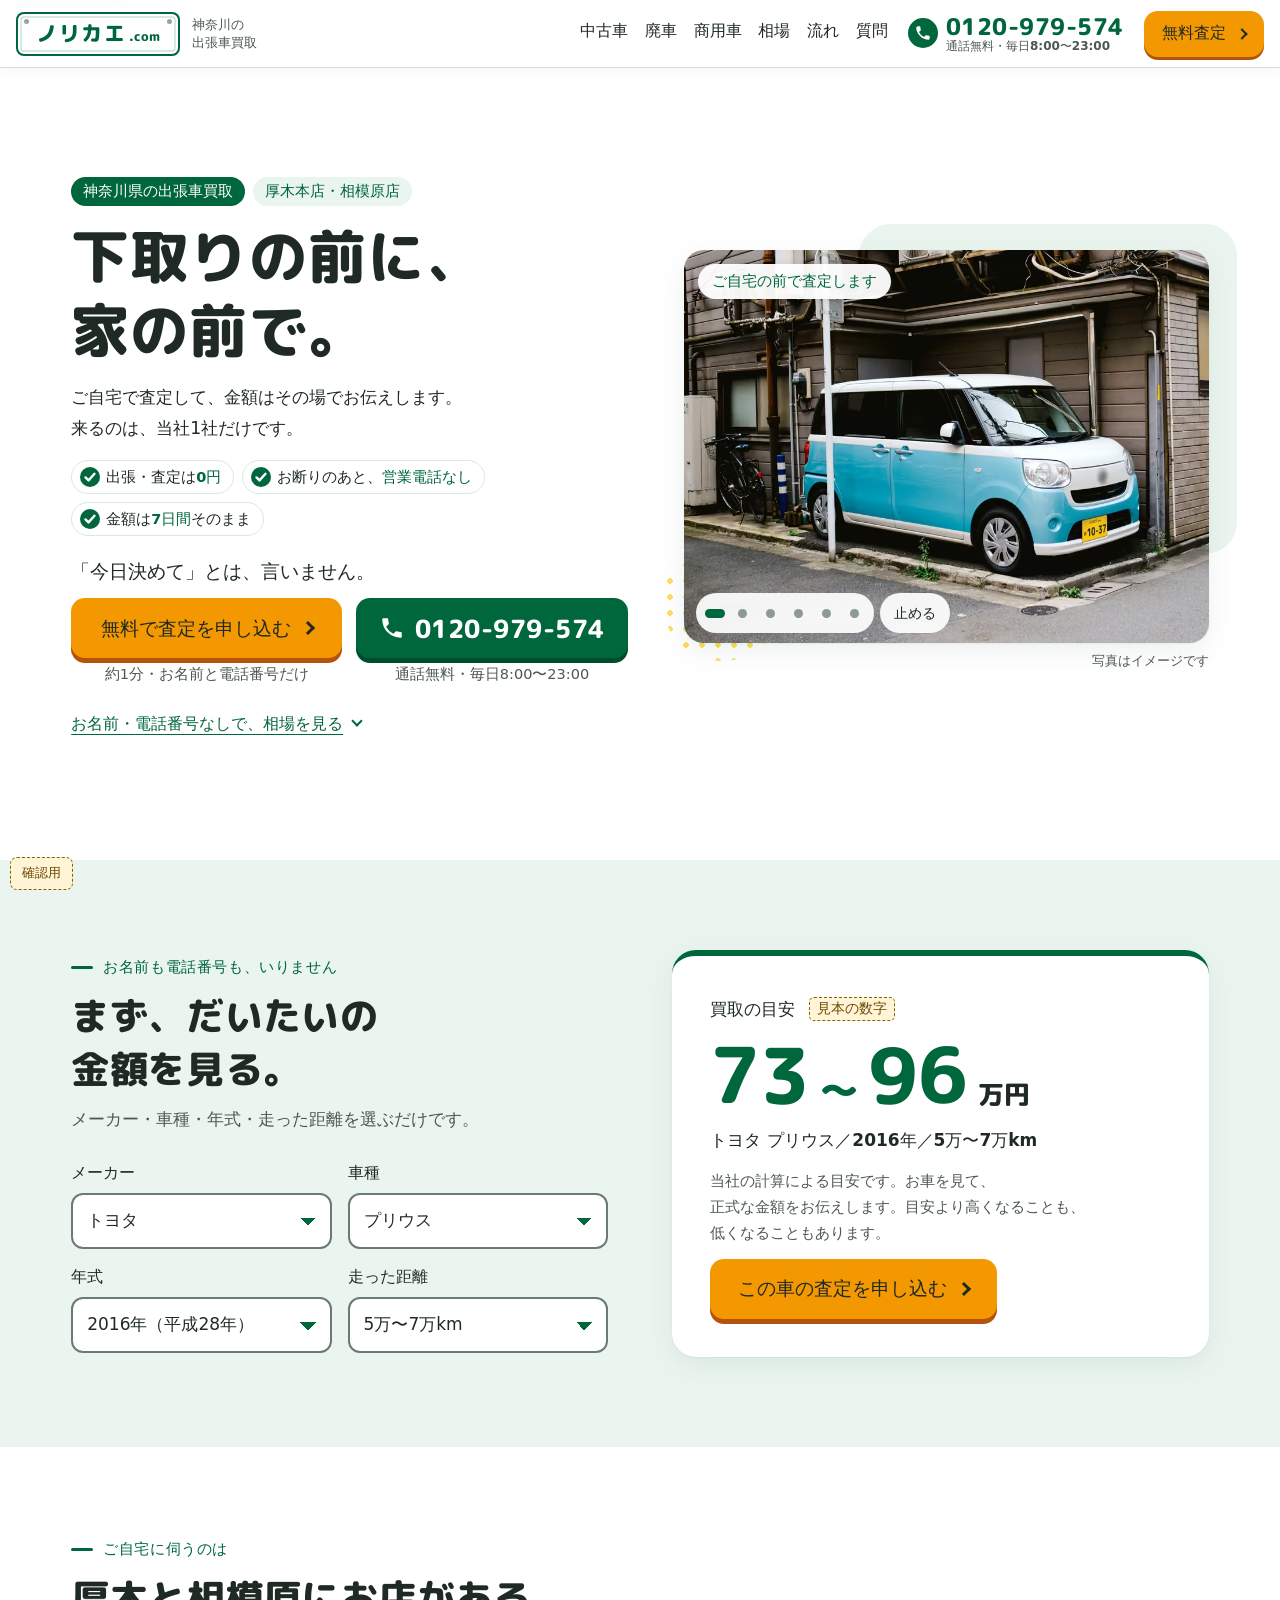
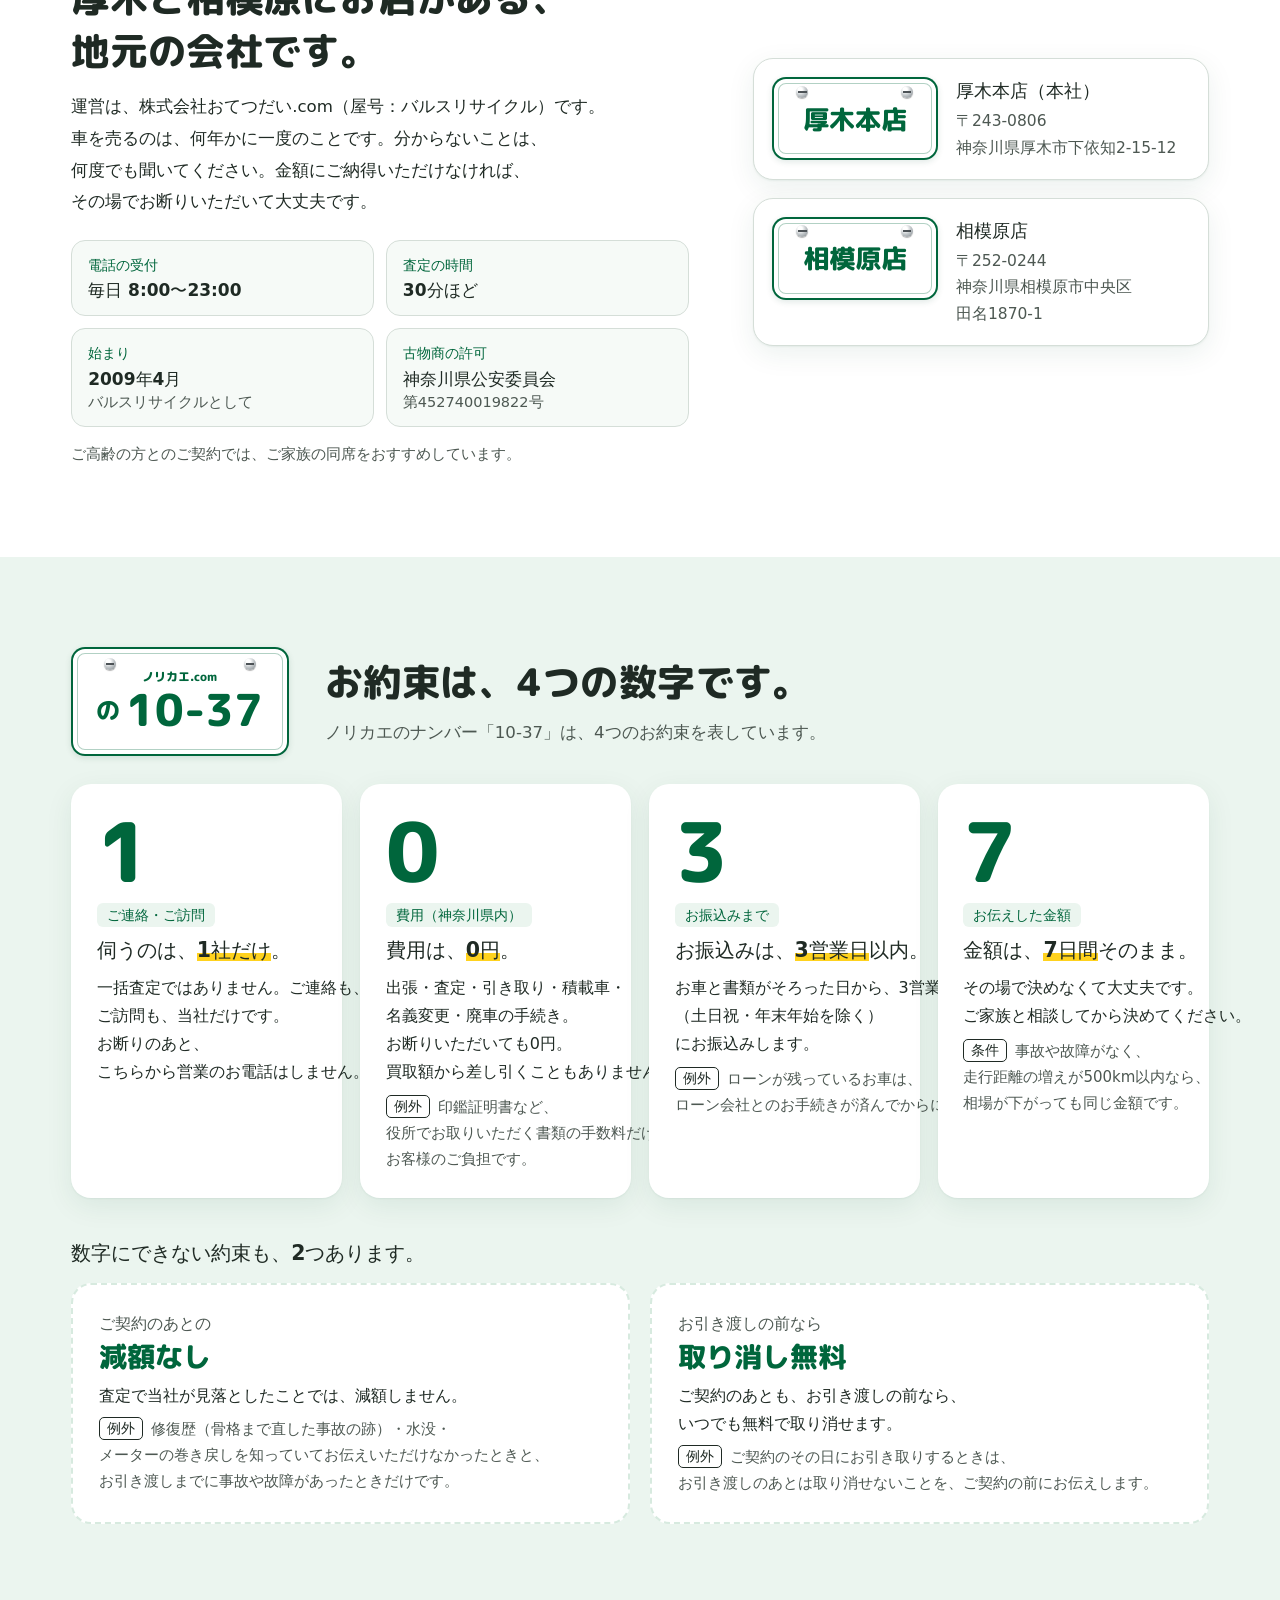
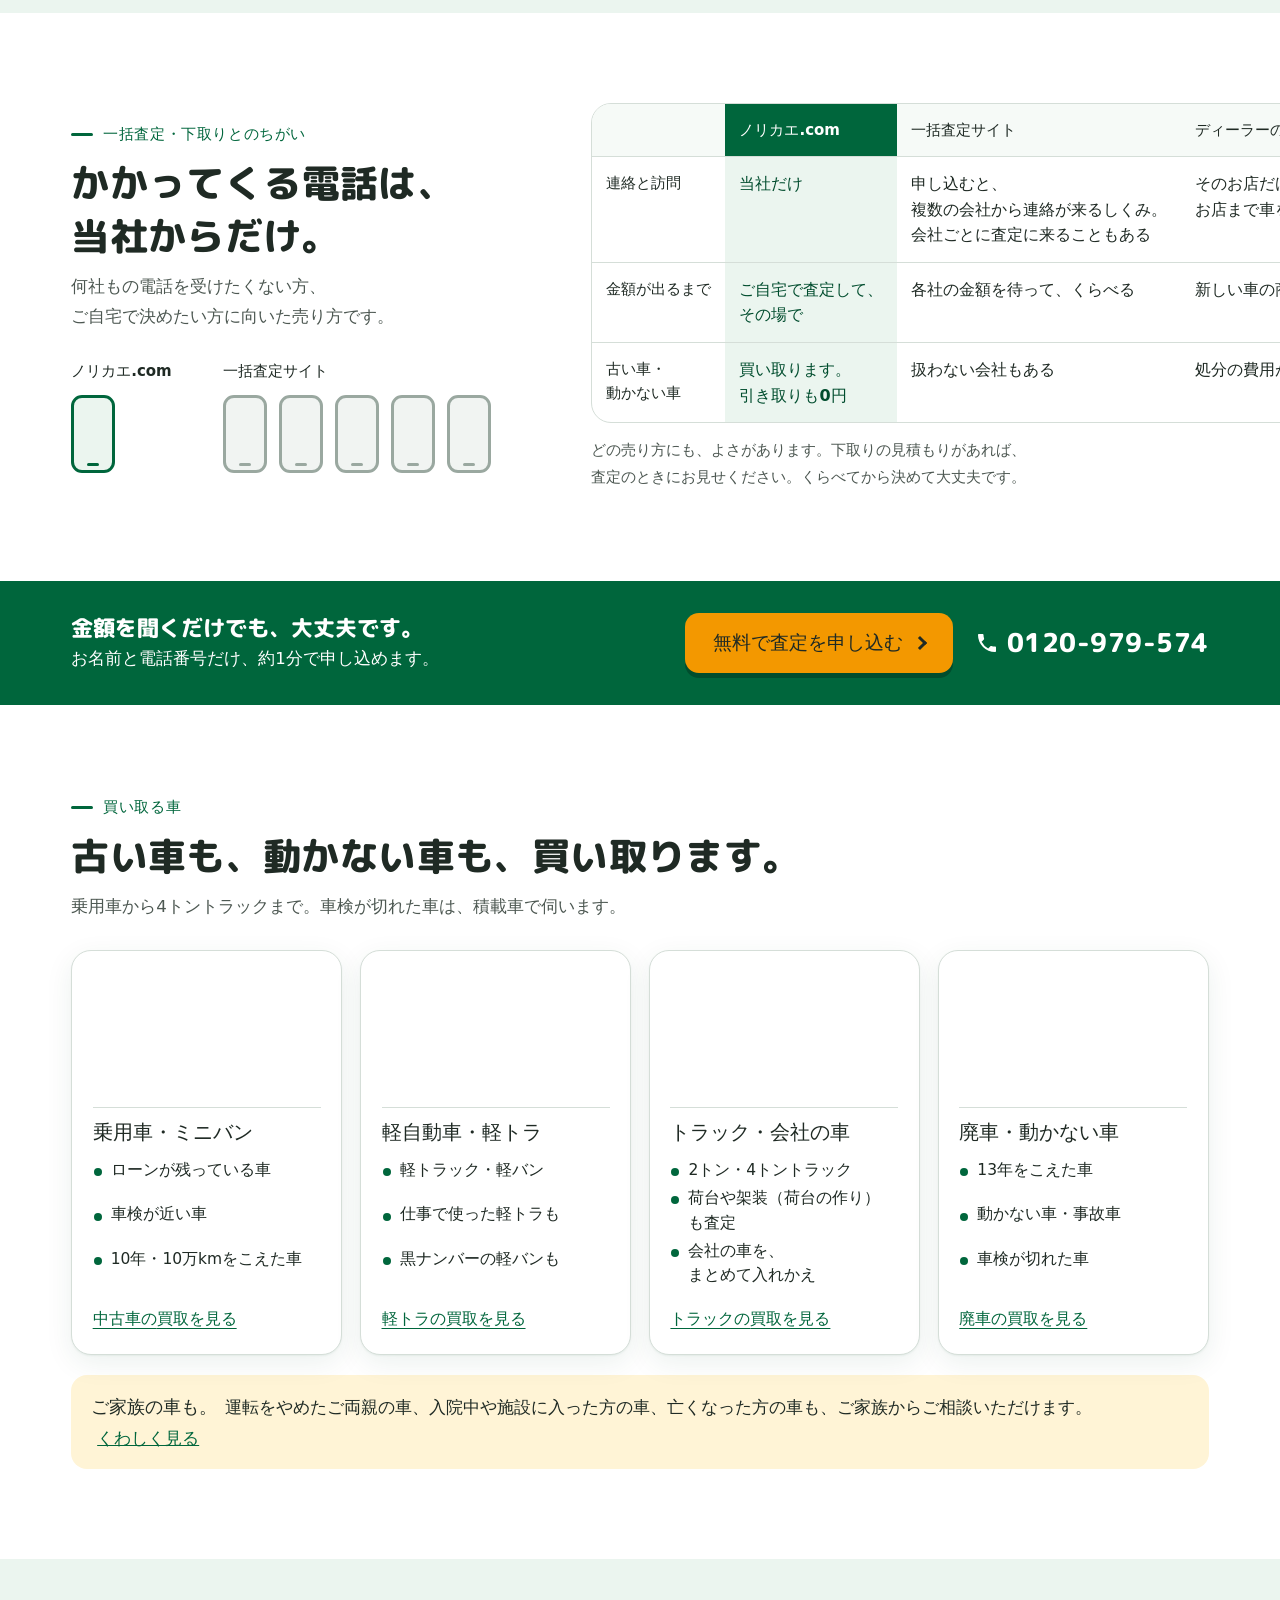
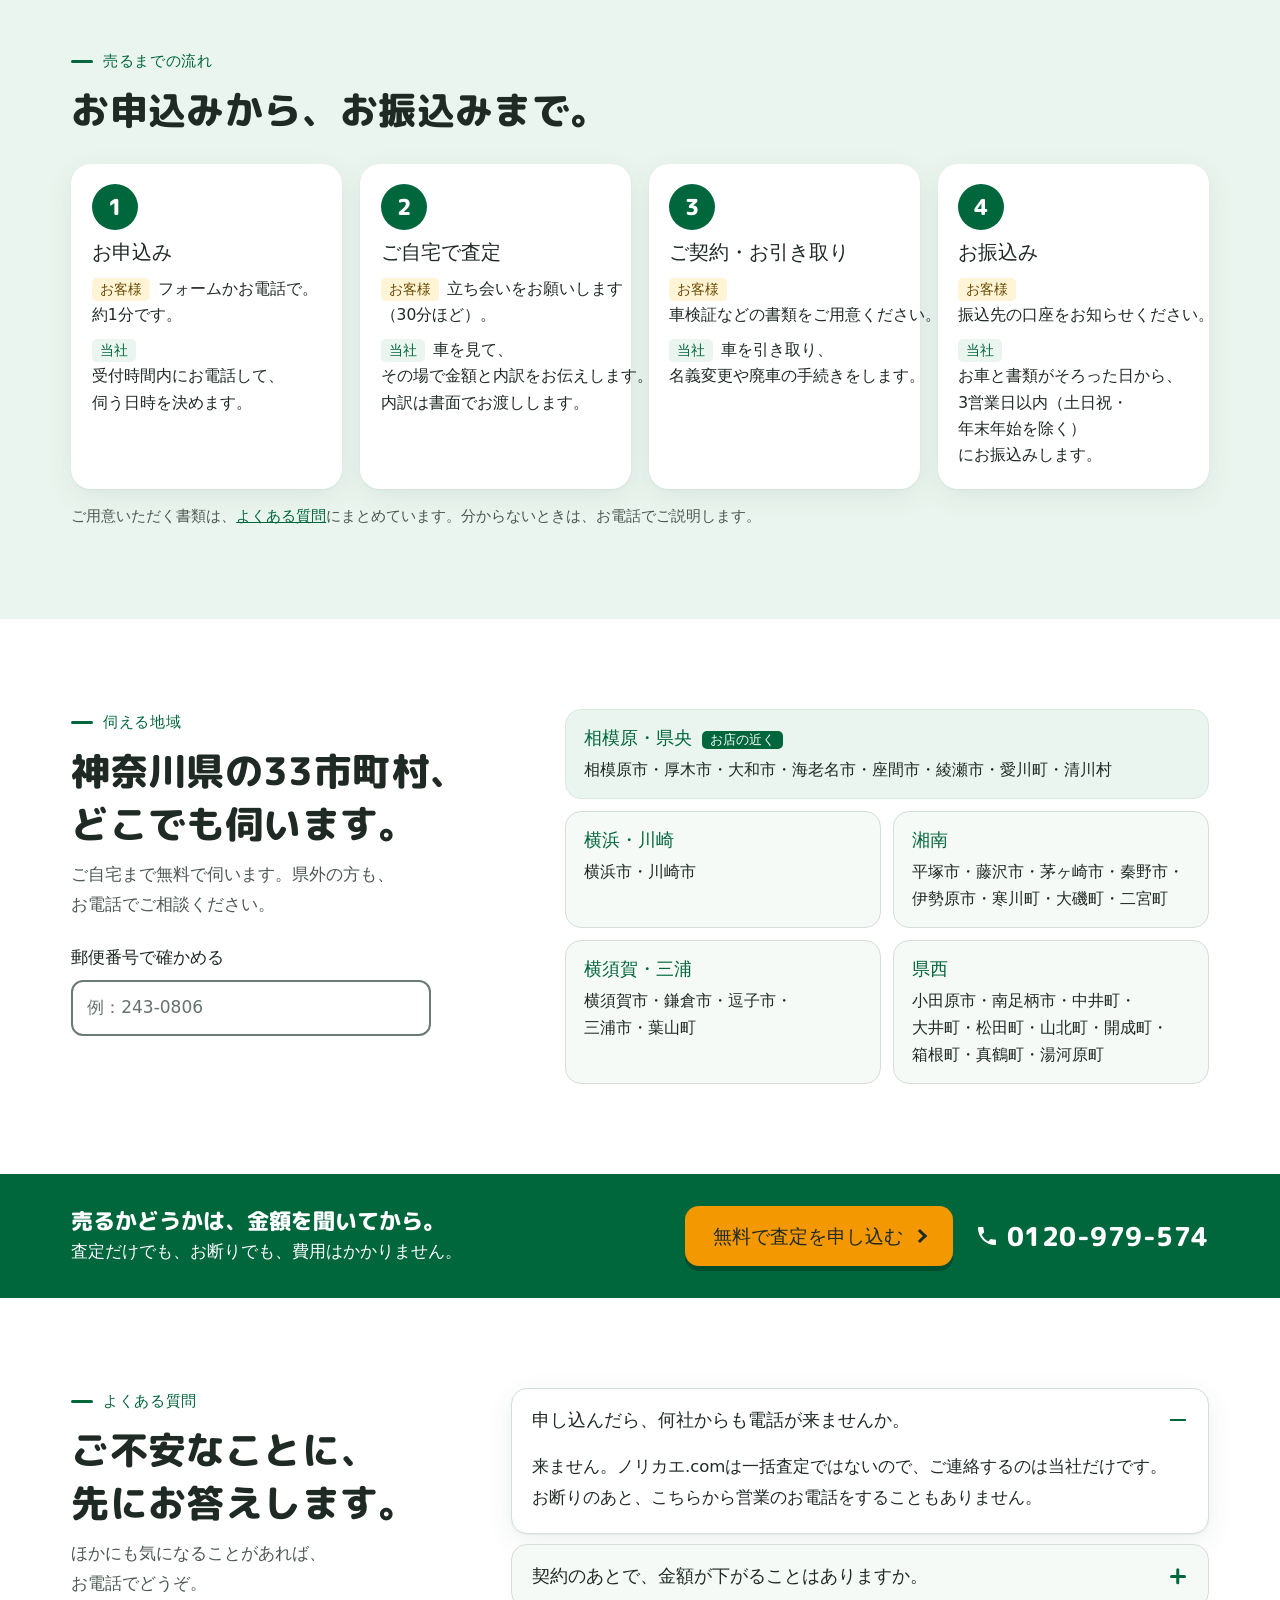
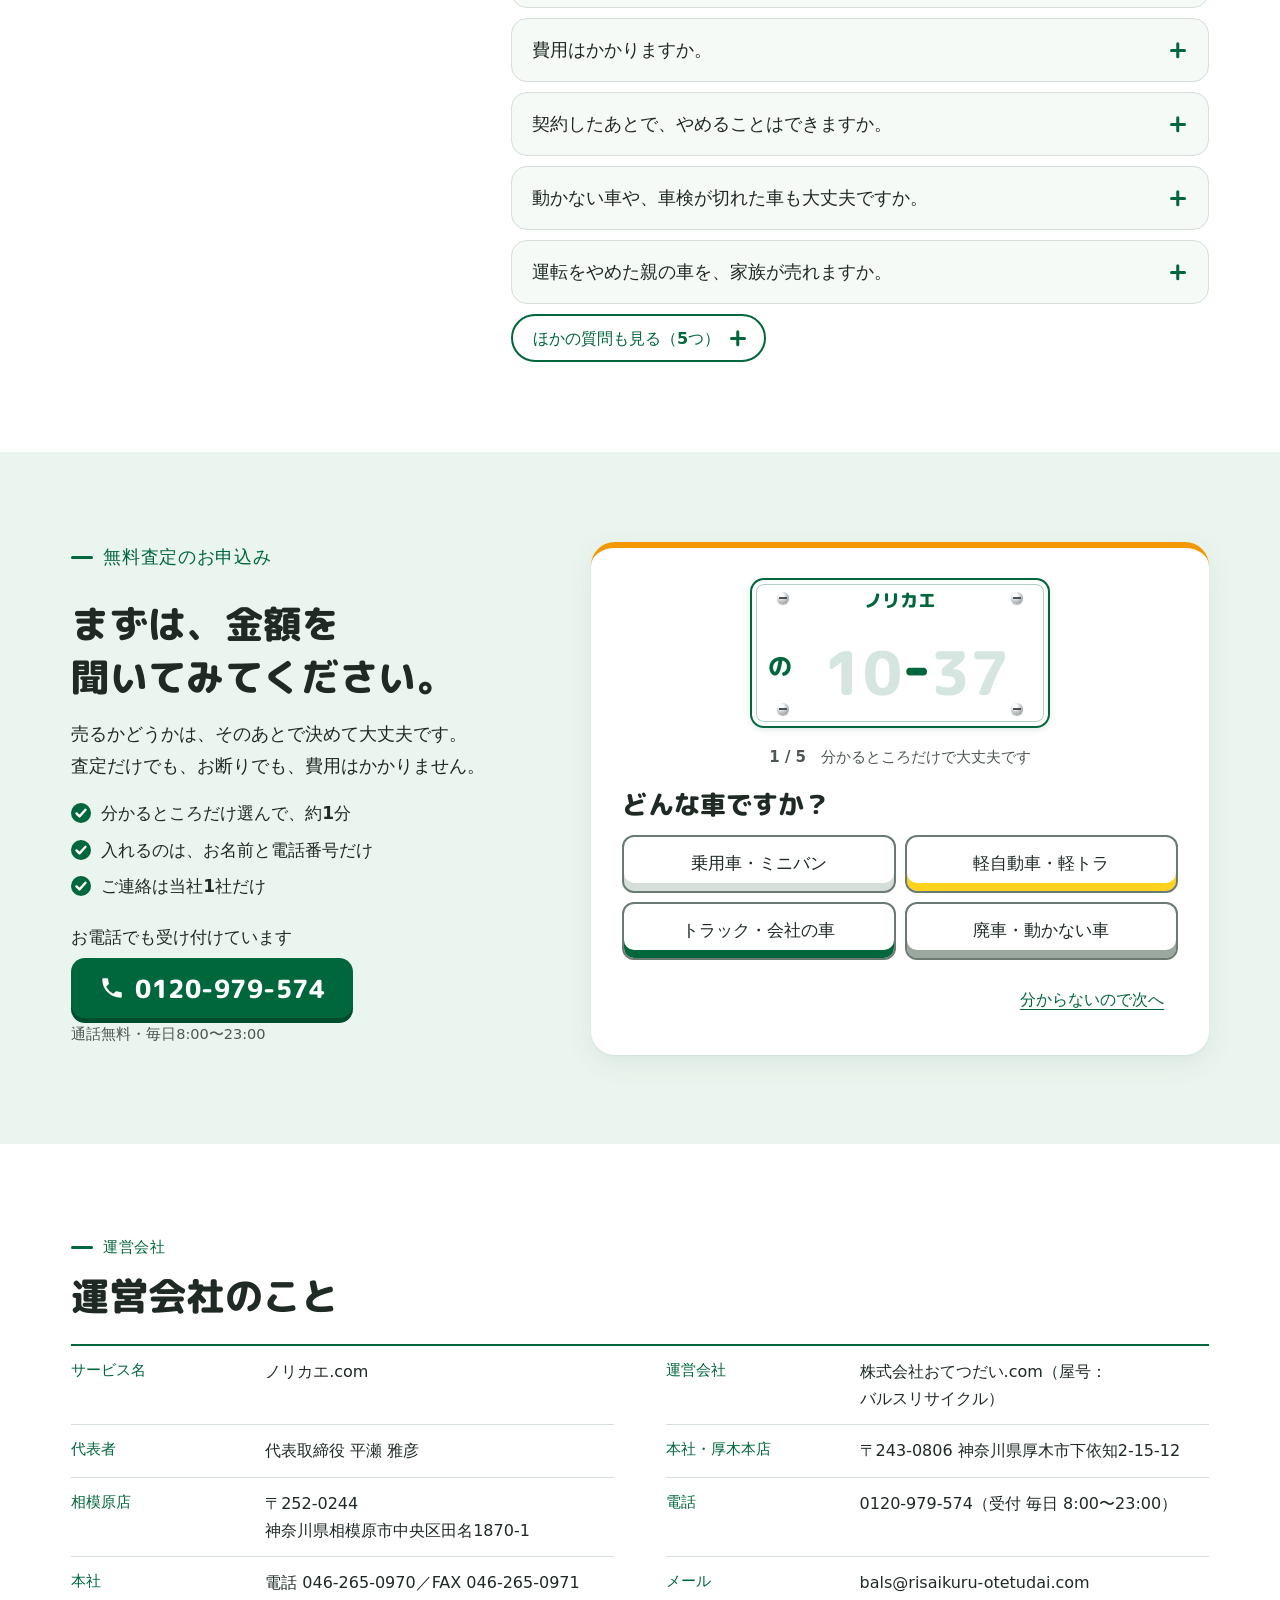
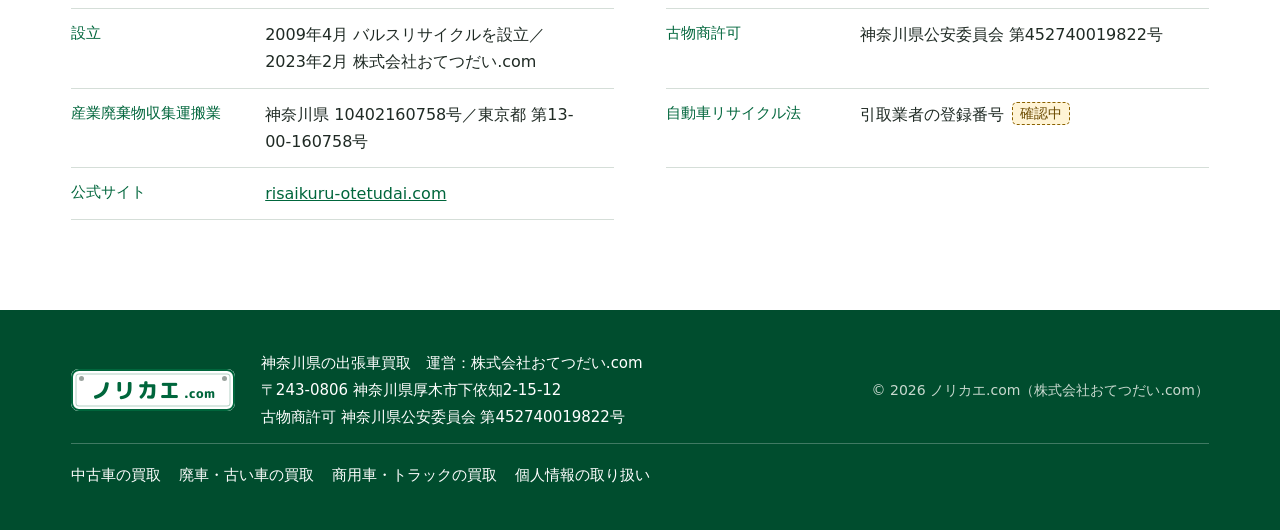
==== index.html @ e05e596d "ノリカエ.com 確認用ページ（第12版・写真の切りかえ3.8秒） Co-Authored-By: Claude Opus 5.5 <noreply@anthropic.com>" ====
<!doctype html><html lang="ja"><head><meta charset="utf-8"><meta name="viewport" content="width=device-width,initial-scale=1,viewport-fit=cover"><title>ノリカエ.com</title>
<meta name="claude:viewport-fit-sides" content="cover">
<meta name="description" content="厚木・相模原から、神奈川県内どこでもご自宅まで無料で伺う出張車買取。金額はその場で。ご連絡は当社1社だけ。中古車・廃車・動かない車・軽トラから4トンまで。運営：株式会社おてつだい.com">
<meta property="og:type" content="website">
<meta property="og:site_name" content="ノリカエ.com">
<meta property="og:locale" content="ja_JP">
<meta property="og:title" content="下取りの前に、家の前で。神奈川県の出張車買取｜ノリカエ.com">
<meta property="og:description" content="神奈川県内どこでも、無料で伺います。金額はその場で。来るのは当社1社だけです。">
<meta name="robots" content="noindex,nofollow">
<link rel="icon" href="assets/icon.svg" type="image/svg+xml">
<link rel="preconnect" href="https://fonts.googleapis.com">
<link rel="preconnect" href="https://fonts.gstatic.com" crossorigin>
<link rel="stylesheet" href="https://fonts.googleapis.com/css2?family=M+PLUS+Rounded+1c:wght@800&display=swap">
<link rel="stylesheet" href="assets/site.css">
<script>(function(){var d=document.documentElement,c=navigator.connection;d.lang=d.lang||'ja';d.classList.add('js','no-line');if(c&&c.saveData)d.classList.add('save');if(matchMedia('(prefers-reduced-motion: no-preference)').matches&&!(c&&c.saveData))d.classList.add('motion')})();</script>

<svg width="0" height="0" style="position:absolute" aria-hidden="true"><symbol id="i-tel" viewBox="0 0 24 24"><path d="M6.6 10.8a15.2 15.2 0 0 0 6.6 6.6l2.2-2.2c.3-.3.7-.4 1-.2 1.1.4 2.3.6 3.6.6.6 0 1 .4 1 1V20c0 .6-.4 1-1 1A17 17 0 0 1 3 4c0-.6.4-1 1-1h3.5c.6 0 1 .4 1 1 0 1.3.2 2.5.6 3.6.1.3 0 .7-.2 1z" fill="currentColor"/></symbol></svg>

<a class="skip" href="#main">本文へ移動</a>

<header class="bar">
  <a class="bar-logo" href="#top" aria-label="ノリカエ.com ページの先頭へ">
    <span class="logo" aria-hidden="true"><i></i><i></i><span class="logo-t">ノリカエ<small>.com</small></span></span>
    <span class="bar-by">神奈川の<br>出張車買取</span>
  </a>
  <nav class="bar-nav" aria-label="ページの中の案内">
    <a href="usedcar.html">中古車</a><a href="haisha.html">廃車</a><a href="truck.html">商用車</a><a href="#price">相場</a><a href="#flow">流れ</a><a href="#faq">質問</a>
  </nav>
  <a class="bar-tel" href="tel:0120979574" data-track="tel" data-place="header"><svg class="ic" aria-hidden="true"><use href="#i-tel"/></svg><span><span class="tel-no">0120-979-574</span><small>通話無料・毎日8:00〜23:00</small></span></a>
  <a class="btn btn-go bar-cta" href="#apply" data-apply data-place="header">無料査定</a>
  <a class="bar-call" href="tel:0120979574" data-track="tel" data-place="header"><svg class="ic" aria-hidden="true"><use href="#i-tel"/></svg><span>電話</span></a>
  <details class="bar-menu">
    <summary>メニュー</summary>
    <nav class="bar-panel" aria-label="メニュー"><a href="#price">相場を見る</a><a href="#shop">伺う会社とお店</a><a href="#promise">4つの約束</a><a href="usedcar.html">中古車の買取</a><a href="haisha.html">廃車・古い車の買取</a><a href="truck.html">商用車・トラックの買取</a><a href="#flow">売るまでの流れ</a><a href="#area">伺える地域</a><a href="#faq">よくある質問</a><a href="#company">運営会社</a></nav>
  </details>
</header>

<main id="main">

<section class="hero" id="top" aria-labelledby="hero-title">
  <div class="wrap hero-grid">
    <h1 id="hero-title"><span class="hero-tag"><span>神奈川県の出張車買取</span><span>厚木本店・相模原店</span></span><span class="ln">下取りの前に、</span><span class="ln">家の前で。</span></h1>

    <div class="show" id="show" role="region" aria-roledescription="スライドショー" aria-label="買い取る車の写真">
      <div class="show-view">
        <figure class="slide is-on" data-img="assets/hero/hero-03" data-alt="家の軒先に止まっている、水色の軽自動車">
          <picture>
            <source type="image/avif" srcset="assets/hero/hero-03-640.avif 640w, assets/hero/hero-03-960.avif 960w, assets/hero/hero-03-1440.avif 1440w" sizes="(min-width: 900px) 54vw, calc(100vw - 32px)">
            <img src="assets/hero/hero-03-960.webp" srcset="assets/hero/hero-03-640.webp 640w, assets/hero/hero-03-960.webp 960w, assets/hero/hero-03-1440.webp 1440w" sizes="(min-width: 900px) 54vw, calc(100vw - 32px)" width="1440" height="1080" alt="家の軒先に止まっている、水色の軽自動車" fetchpriority="high">
          </picture>
          <figcaption>ご自宅の前で査定します</figcaption>
        </figure>
        <figure class="slide" data-img="assets/hero/hero-02" data-alt="駐車場に並ぶ、白いミニバンと軽自動車"><figcaption>ミニバンも</figcaption></figure>
        <figure class="slide" data-img="assets/hero/hero-01" data-alt="瓦屋根の家の前に止まっている、オレンジ色の軽自動車"><figcaption>軽自動車も</figcaption></figure>
        <figure class="slide" data-img="assets/hero/hero-04" data-alt="庭のそばに止まっている、白い軽トラック"><figcaption>軽トラ・トラックも</figcaption></figure>
        <figure class="slide" data-img="assets/hero/hero-05" data-alt="木の下に長く置かれている、古い軽自動車が2台"><figcaption>古い車・動かない車も</figcaption></figure>
        <figure class="slide" data-img="assets/hero/hero-06" data-alt="車の鍵を手渡す手元"><figcaption>鍵のお渡しも、ご自宅で</figcaption></figure>
      </div>
      <p class="show-note">写真はイメージです</p>
    </div>

    <p class="lead">ご自宅で査定して、金額はその場でお伝えします。来るのは、当社1社だけです。</p>
    <ul class="trust" aria-label="ノリカエ.comのお約束から">
      <li><span>出張・査定は<b>0円</b></span></li><li><span>お断りのあと、<b>営業電話なし</b></span></li><li><span>金額は<b>7日間</b>そのまま</span></li>
    </ul>
    <div class="hero-acts">
      <p class="say">「今日決めて」とは、言いません。</p>
      <div class="acts">
        <div class="act">
          <a class="btn btn-go" href="#apply" data-apply data-place="hero">無料で査定を申し込む</a>
          <p class="act-note">約1分・お名前と電話番号だけ</p>
        </div>
        <div class="act">
          <a class="btn btn-tel" href="tel:0120979574" data-track="tel" data-place="hero"><svg class="ic" aria-hidden="true"><use href="#i-tel"/></svg><span class="tel-no">0120-979-574</span></a>
          <p class="act-note">通話無料・毎日8:00〜23:00<span class="night" hidden>（ただいま受付時間外です。フォームは24時間受け付けます）</span></p>
        </div>
      </div>
    </div>
    <a class="hero-souba" href="#price">お名前・電話番号なしで、相場を見る</a>
  </div>
</section>

<section class="price sec s-mint" id="price" aria-labelledby="price-title" data-sample="1">
  <div class="wrap price-grid">
    <div>
      <p class="kick">お名前も電話番号も、いりません</p>
      <h2 id="price-title">まず、だいたいの金額を見る。</h2>
      <p class="sub">メーカー・車種・年式・走った距離を選ぶだけです。</p>
      <form class="est" id="est" aria-label="買取の目安を調べる">
        <div class="f"><label for="e-maker">メーカー</label><select id="e-maker"><option>読み込んでいます</option></select></div>
        <div class="f"><label for="e-model">車種</label><select id="e-model"><option>読み込んでいます</option></select></div>
        <div class="f"><label for="e-year">年式</label><select id="e-year"><option>読み込んでいます</option></select></div>
        <div class="f"><label for="e-km">走った距離</label><select id="e-km"><option>読み込んでいます</option></select></div>
      </form>
    </div>
    <div class="est-out">
      <p class="est-label">買取の目安 <span class="sample">見本の数字</span></p>
      <p class="odo" aria-hidden="true"><span class="odo-n" id="odo-lo"></span><span class="odo-w">〜</span><span class="odo-n" id="odo-hi"></span><span class="odo-u">万円</span></p>
      <p class="vh" id="est-live" aria-live="polite"></p>
      <p class="est-car" id="est-car"></p>
      <p class="est-note">当社の計算による目安です。お車を見て、正式な金額をお伝えします。目安より高くなることも、低くなることもあります。</p>
      <a class="btn btn-go" href="#apply" id="est-go">この車の査定を申し込む</a>
    </div>
  </div>
</section>

<section class="shop sec" id="shop" aria-labelledby="shop-title">
  <div class="wrap shop-grid">
    <div class="shop-copy">
      <p class="kick">ご自宅に伺うのは</p>
      <h2 id="shop-title">厚木と相模原にお店がある、地元の会社です。</h2>
      <p class="shop-say">運営は、株式会社おてつだい.com（屋号：バルスリサイクル）です。車を売るのは、何年かに一度のことです。分からないことは、何度でも聞いてください。金額にご納得いただけなければ、その場でお断りいただいて大丈夫です。</p>
      <dl class="facts">
        <div><dt>電話の受付</dt><dd>毎日 8:00〜23:00</dd></div>
        <div><dt>査定の時間</dt><dd>30分ほど</dd></div>
        <div><dt>始まり</dt><dd>2009年4月<small>バルスリサイクルとして</small></dd></div>
        <div><dt>古物商の許可</dt><dd>神奈川県公安委員会<small>第452740019822号</small></dd></div>
      </dl>
      <p class="note">ご高齢の方とのご契約では、ご家族の同席をおすすめしています。</p>
    </div>
    <div class="stores">
      <article class="store">
        <div class="pl pl-white store-pl" aria-hidden="true"><i class="bolt b-l"></i><i class="bolt b-r"></i><small>株式会社おてつだい.com</small><b>厚木本店</b></div>
        <h3>厚木本店（本社）</h3>
        <p>〒243-0806<br>神奈川県厚木市<span class="nw">下依知2-15-12</span></p>
      </article>
      <article class="store">
        <div class="pl pl-white store-pl" aria-hidden="true"><i class="bolt b-l"></i><i class="bolt b-r"></i><small>株式会社おてつだい.com</small><b>相模原店</b></div>
        <h3>相模原店</h3>
        <p>〒252-0244<br>神奈川県相模原市中央区<span class="nw">田名1870-1</span></p>
      </article>
    </div>
  </div>
</section>

<section class="promise sec s-mint" id="promise" aria-labelledby="promise-title">
  <div class="wrap">
    <div class="pr-head">
      <div class="pl pl-white pr-plate" aria-hidden="true"><i class="bolt b-l"></i><i class="bolt b-r"></i><small>ノリカエ.com</small><b><span class="kana">の</span>10-37</b></div>
      <div>
        <h2 id="promise-title">お約束は、4つの数字です。</h2>
        <p class="sub">ノリカエのナンバー「10-37」は、4つのお約束を表しています。</p>
      </div>
    </div>

    <div class="dgs">
      <article class="dg" id="d1">
        <div class="dg-num" aria-hidden="true" data-final="1">1</div>
        <p class="dg-tag">ご連絡・ご訪問</p>
        <h3>伺うのは、<span class="mk">1社だけ</span>。</h3>
        <p>一括査定ではありません。ご連絡も、ご訪問も、当社だけです。お断りのあと、こちらから営業のお電話はしません。</p>
      </article>
      <article class="dg" id="d0">
        <div class="dg-num" aria-hidden="true" data-final="0">0</div>
        <p class="dg-tag">費用（神奈川県内）</p>
        <h3>費用は、<span class="mk">0円</span>。</h3>
        <p>出張・査定・引き取り・積載車・名義変更・廃車の手続き。お断りいただいても0円。買取額から差し引くこともありません。</p>
        <p class="ex"><b>例外</b>印鑑証明書など、役所でお取りいただく書類の手数料だけは、お客様のご負担です。</p>
      </article>
      <article class="dg" id="d3">
        <div class="dg-num" aria-hidden="true" data-final="3">3</div>
        <p class="dg-tag">お振込みまで</p>
        <h3>お振込みは、<span class="mk">3営業日</span>以内。</h3>
        <p>お車と書類がそろった日から、3営業日以内（土日祝・年末年始を除く）にお振込みします。</p>
        <p class="ex"><b>例外</b>ローンが残っているお車は、ローン会社とのお手続きが済んでからになります。</p>
      </article>
      <article class="dg" id="d7">
        <div class="dg-num" aria-hidden="true" data-final="7">7</div>
        <p class="dg-tag">お伝えした金額</p>
        <h3>金額は、<span class="mk">7日間</span>そのまま。</h3>
        <p>その場で決めなくて大丈夫です。ご家族と相談してから決めてください。</p>
        <p class="ex"><b>条件</b>事故や故障がなく、走行距離の増えが500km以内なら、相場が下がっても同じ金額です。</p>
      </article>
    </div>

    <div class="pr-more">
      <h3 class="pr-more-title">数字にできない約束も、2つあります。</h3>
      <div class="pr-more-grid">
        <div class="pm">
          <p class="pm-t">ご契約のあとの<b>減額なし</b></p>
          <p>査定で当社が見落としたことでは、減額しません。</p>
          <p class="ex"><b>例外</b>修復歴（骨格まで直した事故の跡）・水没・メーターの巻き戻しを知っていてお伝えいただけなかったときと、お引き渡しまでに事故や故障があったときだけです。</p>
        </div>
        <div class="pm">
          <p class="pm-t">お引き渡しの前なら<b>取り消し無料</b></p>
          <p>ご契約のあとも、お引き渡しの前なら、いつでも無料で取り消せます。</p>
          <p class="ex"><b>例外</b>ご契約のその日にお引き取りするときは、お引き渡しのあとは取り消せないことを、ご契約の前にお伝えします。</p>
        </div>
      </div>
    </div>
  </div>
</section>

<section class="diff sec" id="diff" aria-labelledby="diff-title">
  <div class="wrap diff-grid">
    <div>
      <p class="kick">一括査定・下取りとのちがい</p>
      <h2 id="diff-title">かかってくる電話は、当社からだけ。</h2>
      <p class="sub">何社もの電話を受けたくない方、ご自宅で決めたい方に向いた売り方です。</p>
      <div class="phones" aria-hidden="true">
        <div class="ph-col"><p>ノリカエ.com</p><div class="ph-set one"><i class="ph"></i></div></div>
        <div class="ph-col"><p>一括査定サイト</p><div class="ph-set many"><i class="ph"></i><i class="ph"></i><i class="ph"></i><i class="ph"></i><i class="ph"></i></div></div>
      </div>
    </div>
    <div class="cmp-wrap">
      <table class="cmp">
        <thead><tr><th scope="col"><span class="vh">くらべること</span></th><th scope="col" class="us">ノリカエ.com</th><th scope="col">一括査定サイト</th><th scope="col">ディーラーの下取り</th></tr></thead>
        <tbody>
          <tr><th scope="row">連絡と訪問</th><td class="us">当社だけ</td><td>申し込むと、複数の会社から連絡が来るしくみ。会社ごとに査定に来ることもある</td><td>そのお店だけ。お店まで車を持って行く</td></tr>
          <tr><th scope="row">金額が出るまで</th><td class="us">ご自宅で査定して、その場で</td><td>各社の金額を待って、くらべる</td><td>新しい車の商談と一緒に決まる</td></tr>
          <tr><th scope="row">古い車・動かない車</th><td class="us">買い取ります。引き取りも0円</td><td>扱わない会社もある</td><td>処分の費用がかかることがある</td></tr>
        </tbody>
      </table>
      <p class="note">どの売り方にも、よさがあります。下取りの見積もりがあれば、査定のときにお見せください。くらべてから決めて大丈夫です。</p>
    </div>
  </div>
</section>

<aside class="band" aria-label="お申込みのご案内">
  <div class="wrap band-in">
    <p><b>金額を聞くだけでも、大丈夫です。</b>お名前と電話番号だけ、約1分で申し込めます。</p>
    <div class="band-acts">
      <a class="btn btn-go" href="#apply" data-apply data-place="band-1">無料で査定を申し込む</a>
      <a class="band-tel" href="tel:0120979574" data-track="tel" data-place="band-1"><svg class="ic" aria-hidden="true"><use href="#i-tel"/></svg><span class="tel-no">0120-979-574</span></a>
    </div>
  </div>
</aside>

<section class="cars sec" id="cars" aria-labelledby="cars-title">
  <div class="wrap">
    <p class="kick">買い取る車</p>
    <h2 id="cars-title">古い車も、動かない車も、買い取ります。</h2>
    <p class="sub">乗用車から4トントラックまで。車検が切れた車は、積載車で伺います。</p>
    <div class="bays">
      <article class="bay">
        <div class="wcar" data-wheels="car"><img src="assets/img/car-side.webp" width="1400" height="566" alt="" loading="lazy"></div>
        <h3>乗用車・ミニバン</h3>
        <ul><li>ローンが残っている車</li><li>車検が近い車</li><li>10年・10万kmをこえた車</li></ul>
        <a class="bay-go" href="usedcar.html">中古車の買取を見る</a>
      </article>
      <article class="bay">
        <div class="wcar" data-wheels="kei"><img src="assets/img/kei-side.webp" width="1400" height="746" alt="" loading="lazy"></div>
        <h3>軽自動車・軽トラ</h3>
        <ul><li>軽トラック・軽バン</li><li>仕事で使った軽トラも</li><li>黒ナンバーの軽バンも</li></ul>
        <a class="bay-go" href="truck.html">軽トラの買取を見る</a>
      </article>
      <article class="bay">
        <div class="wcar" data-wheels="truck"><img src="assets/img/truck-side.webp" width="1400" height="748" alt="" loading="lazy"></div>
        <h3>トラック・会社の車</h3>
        <ul><li>2トン・4トントラック</li><li>荷台や架装（荷台の作り）も査定</li><li>会社の車を、まとめて入れかえ</li></ul>
        <a class="bay-go" href="truck.html">トラックの買取を見る</a>
      </article>
      <article class="bay">
        <div class="wcar" data-wheels="sedan"><img src="assets/img/sedan-side.webp" width="1400" height="443" alt="" loading="lazy"></div>
        <h3>廃車・動かない車</h3>
        <ul><li>13年をこえた車</li><li>動かない車・事故車</li><li>車検が切れた車</li></ul>
        <a class="bay-go" href="haisha.html">廃車の買取を見る</a>
      </article>
    </div>
    <p class="family"><b>ご家族の車も。</b>運転をやめたご両親の車、入院中や施設に入った方の車、亡くなった方の車も、ご家族からご相談いただけます。<a href="#faq-family">くわしく見る</a></p>
  </div>
</section>

<section class="flow sec s-mint" id="flow" aria-labelledby="flow-title">
  <div class="wrap">
    <p class="kick">売るまでの流れ</p>
    <h2 id="flow-title">お申込みから、お振込みまで。</h2>
    <ol class="steps">
      <li class="step"><p class="step-no">1</p><h3>お申込み</h3><p><b class="you">お客様</b>フォームかお電話で。約1分です。</p><p><b class="we">当社</b>受付時間内にお電話して、伺う日時を決めます。</p></li>
      <li class="step"><p class="step-no">2</p><h3>ご自宅で査定</h3><p><b class="you">お客様</b>立ち会いをお願いします（30分ほど）。</p><p><b class="we">当社</b>車を見て、その場で金額と内訳をお伝えします。内訳は書面でお渡しします。</p></li>
      <li class="step"><p class="step-no">3</p><h3>ご契約・お引き取り</h3><p><b class="you">お客様</b>車検証などの書類をご用意ください。</p><p><b class="we">当社</b>車を引き取り、名義変更や廃車の手続きをします。</p></li>
      <li class="step"><p class="step-no">4</p><h3>お振込み</h3><p><b class="you">お客様</b>振込先の口座をお知らせください。</p><p><b class="we">当社</b>お車と書類がそろった日から、3営業日以内（土日祝・年末年始を除く）にお振込みします。</p></li>
    </ol>
    <p class="note">ご用意いただく書類は、<a href="#faq-docs">よくある質問</a>にまとめています。分からないときは、お電話でご説明します。</p>
  </div>
</section>

<section class="area sec" id="area" aria-labelledby="area-title">
  <div class="wrap area-grid">
    <div>
      <p class="kick">伺える地域</p>
      <h2 id="area-title">神奈川県の33市町村、どこでも伺います。</h2>
      <p class="sub">ご自宅まで無料で伺います。県外の方も、お電話でご相談ください。</p>
      <div class="zip">
        <label for="a-zip">郵便番号で確かめる</label>
        <input id="a-zip" type="text" inputmode="numeric" autocomplete="postal-code" maxlength="8" placeholder="例：243-0806" data-zip-out="a-zip-out">
        <p class="zip-out" id="a-zip-out" aria-live="polite"></p>
      </div>
    </div>
    <div class="areas">
      <div class="ar ar-home"><h3>相模原・県央<small>お店の近く</small></h3><p>相模原市・厚木市・大和市・海老名市・座間市・綾瀬市・愛川町・清川村</p></div>
      <div class="ar"><h3>横浜・川崎</h3><p>横浜市・川崎市</p></div>
      <div class="ar"><h3>湘南</h3><p>平塚市・藤沢市・茅ヶ崎市・秦野市・伊勢原市・寒川町・大磯町・二宮町</p></div>
      <div class="ar"><h3>横須賀・三浦</h3><p>横須賀市・鎌倉市・逗子市・三浦市・葉山町</p></div>
      <div class="ar"><h3>県西</h3><p>小田原市・南足柄市・中井町・大井町・松田町・山北町・開成町・箱根町・真鶴町・湯河原町</p></div>
    </div>
  </div>
</section>

<aside class="band" aria-label="お申込みのご案内">
  <div class="wrap band-in">
    <p><b>売るかどうかは、金額を聞いてから。</b>査定だけでも、お断りでも、費用はかかりません。</p>
    <div class="band-acts">
      <a class="btn btn-go" href="#apply" data-apply data-place="band-2">無料で査定を申し込む</a>
      <a class="band-tel" href="tel:0120979574" data-track="tel" data-place="band-2"><svg class="ic" aria-hidden="true"><use href="#i-tel"/></svg><span class="tel-no">0120-979-574</span></a>
    </div>
  </div>
</aside>

<section class="faq sec" id="faq" aria-labelledby="faq-title">
  <div class="wrap faq-grid">
    <div class="faq-head">
      <p class="kick">よくある質問</p>
      <h2 id="faq-title">ご不安なことに、先にお答えします。</h2>
      <p class="sub">ほかにも気になることがあれば、お電話でどうぞ。</p>
    </div>
    <div class="faq-list">
      <details open><summary>申し込んだら、何社からも電話が来ませんか。</summary><p>来ません。ノリカエ.comは一括査定ではないので、ご連絡するのは当社だけです。お断りのあと、こちらから営業のお電話をすることもありません。</p></details>
      <details><summary>契約のあとで、金額が下がることはありますか。</summary><p>ありません。査定で当社が見落としたことでは、減額しません。例外は、修復歴（骨格まで直した事故の跡）・水没・メーターの巻き戻しを知っていてお伝えいただけなかったときと、お引き渡しまでに事故や故障があったときだけです。そのときも、理由を書面でお見せします。</p></details>
      <details><summary>費用はかかりますか。</summary><p>神奈川県内なら、出張・査定・引き取り（積載車を含む）・名義変更・廃車の手続きまで0円です。お断りいただいても費用はかからず、買取額から差し引くこともありません。印鑑証明書など、役所でお取りいただく書類の手数料だけは、お客様のご負担です。</p></details>
      <details><summary>契約したあとで、やめることはできますか。</summary><p>お車をお引き渡しする前なら、いつでも無料でお取り消しいただけます。お電話一本で大丈夫です。ご契約のその日にお引き取りするときは、お引き渡しのあとは取り消せないことを、ご契約の前にお伝えします。お伝えした金額は7日間そのままなので、その場で決めなくて大丈夫です。</p></details>
      <details><summary>動かない車や、車検が切れた車も大丈夫ですか。</summary><p>大丈夫です。積載車で引き取りに伺います。費用はかかりません。廃車にすると、自動車税などが戻ることもあります。</p></details>
      <details id="faq-family"><summary>運転をやめた親の車を、家族が売れますか。</summary><p>はい。車の持ち主がご本人のままでも、ご家族が窓口になって進められます。持ち主ご本人の印鑑登録証明書と実印（軽自動車は認印）をご用意いただき、書類に記入していただきます。</p></details>
      <details class="faq-more">
        <summary>ほかの質問も見る（5つ）</summary>
        <div class="faq-list">
          <details><summary>お金はいつ振り込まれますか。</summary><p>お車と必要な書類がそろった日から、3営業日以内（土日祝・年末年始を除く）にお振込みします。ローンが残っているお車は、ローン会社とのお手続きが済んでからになります。</p></details>
          <details><summary>ローンが残っている車も売れますか。</summary><p>はい。残っている金額を確かめて、ローン会社とのやり取りもご案内します。買取の金額で残りを精算できることもあります。</p></details>
          <details id="faq-docs"><summary>売るときに、どんな書類が要りますか。</summary><p>普通自動車は、車検証・自賠責保険証明書・印鑑登録証明書（発行から3か月以内）・実印・リサイクル券・自動車税の納税証明書です。軽自動車は、車検証・自賠責保険証明書・認印・リサイクル券・軽自動車税の納税証明書です。リサイクル券や納税証明書は、なくても大丈夫なことが多いです。譲渡証明書などは、当日こちらでお持ちします。</p></details>
          <details><summary>名義変更や廃車の手続きは、誰がしますか。</summary><p>当社がすべて行います。手続きが終わったら、書面でお知らせします。</p></details>
          <details><summary>持ち主が入院中・施設にいる・亡くなっているときは。</summary><p>ご相談ください。入院中や施設にいらっしゃるときは、ご本人に書類へ記入していただく方法をご案内します。亡くなっているときは、相続の書類が必要です。どの書類が要るかを、お電話でご説明します。</p></details>
        </div>
      </details>
    </div>
  </div>
</section>

<section class="apply sec s-mint" id="apply" aria-labelledby="apply-title">
  <div class="wrap apply-grid">
    <div class="apply-copy">
      <p class="kick">無料査定のお申込み</p>
      <h2 id="apply-title">まずは、金額を聞いてみてください。</h2>
      <p>売るかどうかは、そのあとで決めて大丈夫です。査定だけでも、お断りでも、費用はかかりません。</p>
      <ul class="apply-points"><li>分かるところだけ選んで、約1分</li><li>入れるのは、お名前と電話番号だけ</li><li>ご連絡は当社1社だけ</li></ul>
      <div class="apply-tel">
        <p>お電話でも受け付けています</p>
        <a class="btn btn-tel" href="tel:0120979574" data-track="tel" data-place="apply"><svg class="ic" aria-hidden="true"><use href="#i-tel"/></svg><span class="tel-no">0120-979-574</span></a>
        <p class="act-note">通話無料・毎日8:00〜23:00<span class="night" hidden>（ただいま受付時間外です。フォームは24時間受け付けます）</span></p>
      </div>
      <a class="btn btn-line" href="#line" data-line data-place="apply">LINEで写真を送って相談</a>
    </div>
    <div class="wz-slot" id="wz-slot">
      <form class="wz" id="wizard" name="satei" method="POST" action="/" data-netlify="true" netlify-honeypot="bot-field" data-demo="1" novalidate>
        <input type="hidden" name="form-name" value="satei">
        <input type="hidden" name="model" value="">
        <input type="hidden" name="souba" value="">
        <input type="hidden" name="from" value="">
        <p hidden><label>この欄は空のままにしてください<input name="bot-field" tabindex="-1" autocomplete="off"></label></p>

        <div class="wz-plate-wrap" aria-hidden="true">
          <div class="pl pl-white wz-plate" id="wz-plate">
            <i class="bolt b-tl"></i><i class="bolt b-tr"></i><i class="bolt b-bl"></i><i class="bolt b-br"></i>
            <span class="wz-top" id="wz-top">ノリカエ</span>
            <span class="wz-kana">の</span>
            <span class="wz-num"><b>1</b><b>0</b><i>-</i><b>3</b><b>7</b></span>
          </div>
        </div>
        <p class="wz-count" id="wz-count" aria-live="polite"></p>

        <fieldset class="wz-step" data-key="kind">
          <legend>どんな車ですか？</legend>
          <div class="ch ch-kind">
            <label data-tone="white"><input type="radio" name="kind" value="乗用車・ミニバン"><span>乗用車・ミニバン</span></label>
            <label data-tone="yellow"><input type="radio" name="kind" value="軽自動車・軽トラ"><span>軽自動車・軽トラ</span></label>
            <label data-tone="green"><input type="radio" name="kind" value="トラック・会社の車"><span>トラック・会社の車</span></label>
            <label data-tone="gray"><input type="radio" name="kind" value="廃車・動かない車"><span>廃車・動かない車</span></label>
          </div>
        </fieldset>

        <fieldset class="wz-step" data-key="maker">
          <legend>メーカーは？</legend>
          <div class="ch">
            <label><input type="radio" name="maker" value="トヨタ"><span>トヨタ</span></label><label><input type="radio" name="maker" value="日産"><span>日産</span></label><label><input type="radio" name="maker" value="ホンダ"><span>ホンダ</span></label><label><input type="radio" name="maker" value="マツダ"><span>マツダ</span></label><label><input type="radio" name="maker" value="スバル"><span>スバル</span></label><label><input type="radio" name="maker" value="三菱"><span>三菱</span></label><label><input type="radio" name="maker" value="スズキ"><span>スズキ</span></label><label><input type="radio" name="maker" value="ダイハツ"><span>ダイハツ</span></label><label><input type="radio" name="maker" value="レクサス"><span>レクサス</span></label><label><input type="radio" name="maker" value="いすゞ"><span>いすゞ</span></label><label><input type="radio" name="maker" value="日野"><span>日野</span></label><label><input type="radio" name="maker" value="三菱ふそう"><span>三菱ふそう</span></label><label><input type="radio" name="maker" value="UDトラックス"><span>UDトラックス</span></label><label><input type="radio" name="maker" value="輸入車"><span>輸入車</span></label><label><input type="radio" name="maker" value="そのほか"><span>そのほか</span></label><label><input type="radio" name="maker" value="わからない"><span>わからない</span></label>
          </div>
        </fieldset>

        <fieldset class="wz-step" data-key="age">
          <legend>登録から、何年くらいですか？</legend>
          <div class="ch">
            <label><input type="radio" name="age" value="3年以内"><span>3年以内</span></label><label><input type="radio" name="age" value="4〜5年"><span>4〜5年</span></label><label><input type="radio" name="age" value="6〜7年"><span>6〜7年</span></label><label><input type="radio" name="age" value="8〜10年"><span>8〜10年</span></label><label><input type="radio" name="age" value="11〜13年"><span>11〜13年</span></label><label><input type="radio" name="age" value="14年以上"><span>14年以上</span></label><label><input type="radio" name="age" value="わからない"><span>わからない</span></label>
          </div>
        </fieldset>

        <fieldset class="wz-step" data-key="km">
          <legend>走った距離は？</legend>
          <div class="ch">
            <label><input type="radio" name="km" value="3万km未満"><span>3万km未満</span></label><label><input type="radio" name="km" value="3万〜5万km"><span>3万〜5万km</span></label><label><input type="radio" name="km" value="5万〜7万km"><span>5万〜7万km</span></label><label><input type="radio" name="km" value="7万〜10万km"><span>7万〜10万km</span></label><label><input type="radio" name="km" value="10万〜15万km"><span>10万〜15万km</span></label><label><input type="radio" name="km" value="15万km以上"><span>15万km以上</span></label><label><input type="radio" name="km" value="わからない"><span>わからない</span></label>
          </div>
        </fieldset>

        <fieldset class="wz-step wz-contact" data-key="contact">
          <legend>ご連絡先を教えてください</legend>
          <div class="f"><label for="w-name">お名前<span class="req">必須</span><small class="f-hint">名字だけでも大丈夫です</small></label><input id="w-name" name="name" type="text" autocomplete="name" placeholder="例：相模"></div>
          <div class="f"><label for="w-tel">お電話番号<span class="req">必須</span></label><input id="w-tel" name="tel" type="tel" autocomplete="tel" inputmode="tel" placeholder="例：090-1234-5678"></div>
          <div class="f"><label for="w-zip">お車のある場所の郵便番号</label><input id="w-zip" name="zip" type="text" inputmode="numeric" autocomplete="postal-code" maxlength="8" placeholder="例：243-0806" data-zip-out="w-zip-out"><p class="zip-out" id="w-zip-out" aria-live="polite"></p></div>
          <label class="wz-check"><input type="checkbox" name="sms" value="最初の連絡はショートメールで"><span>最初のご連絡は、ショートメールにしてほしい</span></label>
          <div class="wz-trust">
            <p><b>ご連絡は当社1社だけです。</b>お断りのあと、こちらから営業のお電話はしません。</p>
            <p>お預かりした情報は、査定・買取・お手続きのご連絡に使います。ほかの買取会社に渡すことはありません（運搬や手続きを任せる会社には、必要な範囲でお伝えすることがあります）。くわしくは<a href="privacy.html">個人情報の取り扱い</a>をご覧ください。送信すると、この取り扱いに同意したことになります。</p>
            <p>運営：株式会社おてつだい.com　古物商許可 神奈川県公安委員会 第452740019822号</p>
          </div>
          <div class="wz-error" role="alert" hidden></div>
          <button class="btn btn-go wz-send" type="submit">この内容で申し込む（無料）</button>
        </fieldset>

        <div class="wz-nav">
          <button class="wz-back" type="button">もどる</button>
          <button class="wz-next" type="button">分からないので次へ</button>
        </div>
      </form>
    </div>
  </div>
</section>

<section class="company sec" id="company" aria-labelledby="company-title">
  <div class="wrap">
    <p class="kick">運営会社</p>
    <h2 id="company-title">運営会社のこと</h2>
    <dl class="co">
      <div><dt>サービス名</dt><dd>ノリカエ.com</dd></div>
      <div><dt>運営会社</dt><dd>株式会社おてつだい.com（屋号：バルスリサイクル）</dd></div>
      <div><dt>代表者</dt><dd>代表取締役 平瀬 雅彦</dd></div>
      <div><dt>本社・厚木本店</dt><dd>〒243-0806 神奈川県厚木市<span class="nw">下依知2-15-12</span></dd></div>
      <div><dt>相模原店</dt><dd>〒252-0244 神奈川県相模原市中央区<span class="nw">田名1870-1</span></dd></div>
      <div><dt>電話</dt><dd>0120-979-574（受付 毎日 8:00〜23:00）</dd></div>
      <div><dt>本社</dt><dd>電話&nbsp;<span class="nw">046-265-0970</span>／FAX&nbsp;<span class="nw">046-265-0971</span></dd></div>
      <div><dt>メール</dt><dd>bals@risaikuru-otetudai.com</dd></div>
      <div><dt>設立</dt><dd>2009年4月 バルスリサイクルを設立／2023年2月 株式会社おてつだい.com</dd></div>
      <div><dt>古物商許可</dt><dd>神奈川県公安委員会 第452740019822号</dd></div>
      <div><dt>産業廃棄物収集運搬業</dt><dd>神奈川県 10402160758号／東京都 第13-00-160758号</dd></div>
      <div><dt>自動車リサイクル法</dt><dd>引取業者の登録番号<span class="tmp">確認中</span></dd></div>
      <div><dt>公式サイト</dt><dd><a href="https://risaikuru-otetudai.com/" rel="noopener">risaikuru-otetudai.com</a></dd></div>
    </dl>
  </div>
</section>

</main>

<footer class="foot">
  <div class="wrap foot-in">
    <span class="logo" aria-hidden="true"><i></i><i></i><span class="logo-t">ノリカエ<small>.com</small></span></span>
    <p>神奈川県の出張車買取　運営：株式会社おてつだい.com<br>〒243-0806 神奈川県厚木市<span class="nw">下依知2-15-12</span><br>古物商許可 神奈川県公安委員会 第452740019822号</p>
    <p class="foot-c">© 2026 ノリカエ.com（株式会社おてつだい.com）</p>
    <nav class="foot-nav" aria-label="ページの一覧"><a href="usedcar.html">中古車の買取</a><a href="haisha.html">廃車・古い車の買取</a><a href="truck.html">商用車・トラックの買取</a><a href="privacy.html">個人情報の取り扱い</a></nav>
  </div>
</footer>

<nav class="dock" aria-label="ご相談">
  <a class="dock-tel" href="tel:0120979574" data-track="tel" data-place="dock"><svg class="ic" aria-hidden="true"><use href="#i-tel"/></svg><span><b>電話する</b><small class="dock-hours">通話無料・8〜23時</small></span></a>
  <a class="dock-line" href="#line" data-line data-place="dock"><span><b>LINE</b><small>写真で相談</small></span></a>
  <a class="dock-go" href="#apply" data-apply data-place="dock"><span><b>無料査定</b><small>約1分</small></span></a>
</nav>

<dialog class="dlg" id="dlg" aria-labelledby="dlg-title">
  <div class="dlg-head"><h2 id="dlg-title">無料査定のお申込み</h2><button class="dlg-close" type="button">閉じる</button></div>
  <div class="dlg-body" id="dlg-body"></div>
</dialog>

<details class="dev-note">
  <summary>確認用</summary>
  <div class="dev-body"><p>会社の情報は公式サイトのものです。自動車リサイクル法の登録番号だけ確認中です。フォームは確認用で、実際には送信されません。相場の金額は<b>見本</b>です。最初の画面の写真は無料の素材写真（イメージ）です。</p></div>
</details>

<script src="assets/phrase.js"></script>
<script src="assets/site.js"></script>
---- assets/site.css ----
/* ==== ノリカエ.com（第12版：白ナンバーの配色） ====
   考え方：白い地に、信頼の緑。押すところは、みかん色の1色だけ。墨は字だけに使い、面には使わない。
   黄はナンバーと、大事な数字の下のマーカーだけ。赤はエラーと「必須」だけ。
   ナンバー「の 10-37」は4つの約束（1社・0円・3営業日・7日間）。ロゴ・約束・お店の札など、小さな印として使う。
   個別ページだけの部品は assets/page.css にある。 */
:root{
  --white:#FFFFFF; --mint:#EBF5EF; --mint-2:#D7EADF; --paper:#F6FAF7;
  --green:#00663C; --green-d:#004D2E; --green-h:#0B7A47;
  --orange:#F39800; --orange-h:#F7A21B; --orange-d:#B45309;
  --yellow:#FFD21E; --cream:#FFF4D6;
  --ink:#1F2A24; --ink-2:#4D5852; --line:#D5DED8; --field:#6B7A72; --err:#C8281E;
  --f-round:"M PLUS Rounded 1c","Hiragino Maru Gothic ProN","BIZ UDPGothic",Meiryo,sans-serif;
  --f-body:"Hiragino Sans","Hiragino Kaku Gothic ProN","BIZ UDPGothic",Meiryo,system-ui,sans-serif;
  --bar:68px;
  --sec:clamp(52px,7vw,92px);
  --gl:max(16px, env(safe-area-inset-left, 0px));
  --gr:max(16px, env(safe-area-inset-right, 0px));
  --pad:clamp(16px,4vw,64px);
  --r:20px;
  --shadow:0 1px 2px rgba(0,77,46,.06),0 8px 28px rgba(0,77,46,.08);
  color-scheme:light;
}
*,*::before,*::after{box-sizing:border-box}
html{scroll-behavior:smooth;scroll-padding-top:calc(var(--bar) + 12px);-webkit-text-size-adjust:100%}
html:has(dialog[open]){overflow:hidden}
body{margin:0;background:var(--white);color:var(--ink);font:400 17px/1.8 var(--f-body);font-synthesis:none;-webkit-font-smoothing:antialiased}
body::before{content:"";position:fixed;inset:0 0 auto;height:env(safe-area-inset-top,0px);z-index:60;background:var(--white)}
h1,h2,h3,p,ol,ul,dl,dd,figure{margin:0}
ol,ul{padding:0;list-style:none}
h1,h2{font-family:var(--f-round);font-weight:800;line-height:1.38;letter-spacing:.01em;text-wrap:balance;word-break:auto-phrase}
h3{font-weight:700;line-height:1.5;text-wrap:balance;word-break:auto-phrase}
/* 日本語の折り返し：assets/phrase.js が文節の切れ目に <wbr> を入れたページだけ、語の途中で切らない */
html.phrase,html.phrase h1,html.phrase h2,html.phrase h3{word-break:keep-all;overflow-wrap:break-word}
p,li,dd,td,th,dt,summary,figcaption{text-wrap:pretty}
x-nb{white-space:nowrap}
img,svg,canvas{max-width:100%}
a{color:inherit}
a:hover{text-decoration-thickness:2px}
[hidden]{display:none!important}
:focus-visible{outline:3px solid var(--focus,var(--green));outline-offset:3px;border-radius:4px}
.vh{position:absolute!important;width:1px;height:1px;margin:-1px;padding:0;overflow:hidden;clip:rect(0 0 0 0);white-space:nowrap;border:0}
.skip{position:fixed;left:12px;top:-70px;z-index:90;background:var(--white);color:var(--ink);font-weight:700;padding:10px 16px;border-radius:8px;box-shadow:var(--shadow)}
.skip:focus{top:calc(10px + env(safe-area-inset-top,0px))}
.wrap{max-width:1240px;margin-inline:auto;padding-left:max(var(--pad),var(--gl));padding-right:max(var(--pad),var(--gr))}
.no-line [href="#line"]{display:none!important}
.tmp,.sample{display:inline-block;font:700 13.5px/1.6 var(--f-body);padding:0 7px;margin-left:8px;border-radius:5px;vertical-align:2px;white-space:nowrap;background:var(--cream);color:#6B4A00;border:1px dashed #8A6100}
.tel-no{font-family:var(--f-round);font-weight:800;letter-spacing:.02em;white-space:nowrap}
.ic{width:1.1em;height:1.1em;flex:none;fill:currentColor}
.mk{background:linear-gradient(transparent 64%,var(--yellow) 64%,var(--yellow) 94%,transparent 94%)}
.nw{white-space:nowrap}

/* ---- 章の共通 ---- */
.sec{padding-block:var(--sec)}
.s-mint{background:var(--mint)}
.s-paper{background:var(--paper)}
.kick{display:flex;align-items:center;gap:10px;margin-bottom:8px;font-weight:700;font-size:15px;color:var(--green);letter-spacing:.04em}
.kick::before{content:"";width:22px;height:3px;border-radius:2px;background:var(--green)}
.sec h2,.doc h1{font-size:clamp(27px,3vw,40px)}
.sub{margin-top:10px;font-size:clamp(16.5px,1.3vw,18.5px);color:var(--ink-2)}
.note{margin-top:14px;font-size:15px;color:var(--ink-2)}
.note a{color:var(--green);font-weight:700}

/* ---- ボタン：押すと沈む。申込みはみかん色、電話は緑 ---- */
.btn{display:inline-flex;align-items:center;justify-content:center;gap:10px;min-height:60px;padding:12px 28px;border:0;border-radius:14px;font:700 19px/1.3 var(--f-body);text-decoration:none;text-align:center;cursor:pointer;transition:transform .1s,box-shadow .1s,background-color .15s}
.btn-go,.btn-ink,.btn-ki{background:var(--orange);color:var(--ink);box-shadow:0 5px 0 var(--orange-d)}
.btn-go:hover,.btn-ink:hover,.btn-ki:hover{background:var(--orange-h)}
.btn-go::after,.btn-ink::after{content:"";width:10px;height:10px;border-top:3px solid currentColor;border-right:3px solid currentColor;transform:rotate(45deg);margin-left:2px;flex:none}
.btn-tel{background:var(--green);color:#fff;box-shadow:0 5px 0 var(--green-d);--focus:var(--green-d)}
.btn-tel:hover{background:var(--green-h)}
.btn-tel .tel-no{font-size:1.32em;line-height:1}
.btn-tel .ic{width:26px;height:26px}
.btn:active{transform:translateY(4px);box-shadow:0 1px 0 var(--orange-d)}
.btn-tel:active{box-shadow:0 1px 0 var(--green-d)}
.btn-line,.btn-line-o{background:var(--white);color:var(--ink);box-shadow:inset 0 0 0 2.5px #06C755;min-height:52px;font-size:17px}
.acts{display:flex;flex-wrap:wrap;gap:16px 18px;align-items:flex-start}
.act{display:grid;gap:6px;justify-items:center;min-width:0}
.act .btn{width:100%}
.act-note{font-size:14.5px;line-height:1.5;color:var(--ink-2);text-align:center}
.night{display:block;color:#6B4A00;font-weight:700}

/* ---- ナンバーの部品 ---- */
.pl{position:relative;display:grid;place-content:center;justify-items:center;gap:2px;aspect-ratio:2/1;max-width:100%;border-radius:clamp(10px,1.1vw,14px);background:var(--pb);color:var(--pi);box-shadow:inset 0 0 0 2px var(--pi),inset 0 0 0 6px var(--pb),inset 0 0 0 7px color-mix(in srgb,var(--pi) 30%,transparent),0 2px 6px rgba(0,77,46,.12);text-align:center}
.pl-white{--pb:#fff;--pi:var(--green)}
.pl-yellow{--pb:var(--yellow);--pi:var(--ink)}
.pl-green{--pb:var(--green);--pi:#fff}
.pl-black{--pb:var(--ink);--pi:var(--yellow)}
.pl-gray{--pb:#F1F4F2;--pi:var(--ink-2)}
.pl small{font:800 clamp(12px,.95vw,14px)/1.3 var(--f-round)}
.pl b{font:800 clamp(24px,2.6vw,38px)/1.1 var(--f-round)}
.bolt{position:absolute;width:clamp(9px,1vw,12px);aspect-ratio:1;border-radius:50%;background:radial-gradient(circle at 35% 30%,#fff 0 18%,#C5CACD 48%,#7B8287 100%);box-shadow:0 1px 1px rgba(0,0,0,.3)}
.bolt::after{content:"";position:absolute;left:16%;right:16%;top:50%;height:2px;margin-top:-1px;background:#4C5256}
.pl>.b-l{left:15%;top:10%}
.pl>.b-r{right:15%;top:10%}

/* ---- 上の帯（白） ---- */
.bar{position:fixed;top:env(safe-area-inset-top,0px);left:0;right:0;z-index:40;height:var(--bar);display:flex;align-items:center;gap:clamp(12px,1.6vw,24px);padding-left:max(16px,var(--gl));padding-right:max(16px,var(--gr));background:rgba(255,255,255,.97);border-bottom:1px solid var(--line);box-shadow:0 2px 12px rgba(0,77,46,.05)}
.bar-logo{flex:none;display:flex;align-items:center;gap:12px;text-decoration:none}
.logo{position:relative;display:grid;place-items:center;height:44px;padding:0 20px;background:#fff;color:var(--green);border-radius:8px;box-shadow:inset 0 0 0 2px var(--green),inset 0 0 0 4.5px #fff,inset 0 0 0 5.5px rgba(0,102,60,.3)}
.logo>i{position:absolute;top:7px;width:5px;height:5px;border-radius:50%;background:#9AA39E}
.logo>i:first-child{left:8px}.logo>i:nth-child(2){right:8px}
.logo-t{font:800 21px/1 var(--f-round);letter-spacing:.08em}
.logo-t small{font-size:.62em;letter-spacing:0;margin-left:.15em}
.bar-by{font-weight:700;font-size:13px;line-height:1.35;color:var(--ink-2)}
.bar-nav{display:flex;gap:clamp(10px,1.3vw,20px);margin-left:auto}
.bar-nav a{font-weight:700;font-size:15.5px;text-decoration:none;padding-block:10px;white-space:nowrap;border-bottom:3px solid transparent}
.bar-nav a:hover{border-bottom-color:var(--green);color:var(--green)}
.bar-tel{flex:none;display:flex;align-items:center;gap:8px;text-decoration:none;color:var(--green);line-height:1.1}
.bar-tel>span{display:grid}
.bar-tel .ic{width:30px;height:30px;padding:6px;border-radius:50%;background:var(--green);color:#fff}
.bar-tel .tel-no{font-size:23px}
.bar-tel small{font-size:12px;font-weight:700;color:var(--ink-2)}
.bar-cta{flex:none;min-height:46px;padding:8px 18px;font-size:16px;box-shadow:0 3px 0 var(--orange-d)}
.bar-cta::after{width:8px;height:8px;border-width:2.5px}
.bar-call{display:none;flex:none;align-items:center;gap:6px;min-height:44px;padding:6px 14px;border-radius:10px;background:var(--green);color:#fff;font-weight:700;font-size:15px;text-decoration:none}
.bar-call .ic{width:18px;height:18px}
.bar-menu{display:none;position:relative;flex:none}
.bar-menu summary{list-style:none;cursor:pointer;display:flex;align-items:center;min-height:44px;padding:6px 14px;border:2px solid var(--line);border-radius:10px;font-weight:700;font-size:15px;line-height:1;white-space:nowrap;background:#fff}
.bar-menu summary::-webkit-details-marker{display:none}
.bar-menu[open] summary{border-color:var(--green);color:var(--green)}
.bar-panel{position:absolute;right:0;top:calc(100% + 10px);width:min(290px,calc(100vw - 24px));display:grid;background:#fff;border:1px solid var(--line);border-radius:14px;padding:8px;box-shadow:var(--shadow)}
.bar-panel a{display:block;padding:11px 12px;font-weight:700;font-size:16px;line-height:1.4;text-decoration:none;border-radius:8px}
.bar-panel a:hover{background:var(--mint);color:var(--green)}

/* ---- 最初の画面：写真が1枚ずつ切りかわる ---- */
.hero{position:relative;padding-top:calc(var(--bar) + clamp(16px,3.4vh,40px));padding-bottom:clamp(28px,4vh,56px);background:#fff;overflow:hidden}
.hero-grid{display:grid;grid-template-columns:minmax(0,1fr)}
.hero-tag{display:flex;flex-wrap:wrap;gap:6px 8px;margin-bottom:14px;font:700 14.5px/1.5 var(--f-body);letter-spacing:0}
.hero-tag span{padding:4px 12px;border-radius:999px;background:var(--mint);color:var(--green)}
.hero-tag span:first-child{background:var(--green);color:#fff}
.hero h1{font-size:clamp(36px,4.5vw,62px);line-height:1.28;letter-spacing:.02em}
.ln{display:block;white-space:nowrap}
.lead{margin-top:14px;font-size:clamp(16.5px,1.35vw,19px);line-height:1.8;max-width:27em}
.trust{display:flex;flex-wrap:wrap;gap:8px;margin-top:16px}
.trust li{position:relative;display:block;padding:6px 12px 6px 34px;border-radius:999px;background:#fff;border:1.5px solid var(--mint-2);font-weight:700;font-size:14.5px;line-height:1.4;white-space:nowrap}
.trust li::before{position:absolute;left:8px;top:50%;margin-top:-10px}
.trust li::before,.apply-points li::before{content:"";flex:none;width:20px;height:20px;border-radius:50%;background:var(--green) url("data:image/svg+xml,%3Csvg xmlns='http://www.w3.org/2000/svg' viewBox='0 0 20 20'%3E%3Cpath d='M5.5 10.4l3 3 6-6.6' fill='none' stroke='%23fff' stroke-width='2.4' stroke-linecap='round' stroke-linejoin='round'/%3E%3C/svg%3E") center/100% no-repeat}
.trust b{color:var(--green)}
.hero-acts{margin-top:22px;display:grid;gap:12px}
.say{font-weight:700;font-size:clamp(17px,1.45vw,20px);line-height:1.5}
.hero .acts{display:grid;grid-template-columns:repeat(auto-fit,minmax(min(100%,264px),1fr));gap:12px 14px}
.hero .btn{padding-inline:20px;white-space:nowrap}
.hero-souba{justify-self:start;display:inline-flex;align-items:center;gap:10px;margin-top:16px;min-height:44px;font-weight:700;font-size:16px;color:var(--green);text-underline-offset:5px}
.hero-souba::after{content:"";width:8px;height:8px;border-right:2.5px solid currentColor;border-bottom:2.5px solid currentColor;transform:translateY(-3px) rotate(45deg)}

.show{position:relative;min-width:0;isolation:isolate}
.show::before{content:"";position:absolute;z-index:-1;right:-28px;top:-26px;width:72%;height:78%;border-radius:32px;background:var(--mint)}
.show::after{content:"";position:absolute;z-index:-1;left:-22px;bottom:12px;width:120px;height:120px;border-radius:50%;background:radial-gradient(circle,var(--yellow) 0 2.5px,transparent 3px) 0 0/16px 16px;opacity:.75}
.show-view{position:relative;aspect-ratio:4/3;border-radius:var(--r);overflow:hidden;background:var(--mint-2);box-shadow:var(--shadow);isolation:isolate}
.slide{position:absolute;inset:0;opacity:0;visibility:hidden}
.slide.is-on{opacity:1;visibility:visible;z-index:2}
.slide.is-off{opacity:1;visibility:visible;z-index:1}
.slide picture,.slide img{display:block;width:100%;height:100%}
.slide img{object-fit:cover;transform-origin:62% 58%}
.motion .slide{transition:opacity .9s ease,visibility 0s .9s}
.motion .slide.is-on{transition:opacity .9s ease,visibility 0s}
.motion .slide.is-off{transition:none}
.motion .slide.is-on img,.motion .slide.is-off img{animation:kb 5s ease-out forwards}
.motion .show.paused .slide img{animation-play-state:paused}
@keyframes kb{from{transform:scale(1)}to{transform:scale(1.06)}}
.slide figcaption{position:absolute;left:14px;top:14px;z-index:3;padding:7px 14px;border-radius:999px;background:rgba(255,255,255,.95);color:var(--green);font-weight:700;font-size:clamp(14.5px,1.2vw,17px);line-height:1.4;box-shadow:0 2px 10px rgba(0,0,0,.12)}
.show-ui{position:absolute;left:12px;bottom:10px;z-index:4;display:flex;align-items:center;gap:6px}
.show-dots{display:flex;gap:2px;padding:0 6px;border-radius:999px;background:rgba(255,255,255,.92)}
.show-dots button{width:26px;height:40px;padding:0;border:0;background:none;cursor:pointer;display:grid;place-items:center}
.show-dots button::before{content:"";width:9px;height:9px;border-radius:50%;background:#8C9A92;transition:width .3s,background-color .3s,border-radius .3s}
.show-dots button[aria-current="true"]::before{width:20px;border-radius:5px;background:var(--green)}
.show-pause{order:2;min-height:40px;padding:0 14px;border:0;border-radius:999px;background:rgba(255,255,255,.92);color:var(--ink);font:700 14px/1 var(--f-body);cursor:pointer}
.show-note{margin-top:6px;font-size:13px;color:var(--ink-2);text-align:right}

@media (min-width:900px){
  .hero{min-height:min(100svh,860px);display:grid;align-items:center}
  .hero-grid{width:100%;grid-template-columns:minmax(0,1.06fr) minmax(0,1fr);grid-template-rows:1fr repeat(5,auto) 1fr;column-gap:clamp(32px,4.4vw,72px)}
  .hero-grid>*{grid-column:1}
  .hero h1{grid-row:2}
  .lead{grid-row:3}
  .trust{grid-row:4}
  .hero-acts{grid-row:5}
  .hero-souba{grid-row:6}
  .show{grid-column:2;grid-row:1/-1;align-self:center}
}
@media (min-width:900px) and (max-height:800px){
  .hero h1{font-size:clamp(34px,min(4.4vw,7.2vh),58px)}
  .hero-tag{margin-bottom:10px}
  .lead{margin-top:10px;line-height:1.7}
  .trust{margin-top:12px}
  .hero-acts{margin-top:14px;gap:8px}
  .hero-souba{margin-top:6px}
}

/* ---- 相場 ---- */
.price-grid{display:grid;grid-template-columns:minmax(0,1fr) minmax(0,1fr);gap:clamp(28px,5vw,72px);align-items:center}
.est{display:grid;grid-template-columns:repeat(2,minmax(0,1fr));gap:14px 16px;margin-top:24px}
.f{display:grid;gap:5px;min-width:0}
.f label{font-weight:700;font-size:16px}
.req{display:inline-block;margin-left:8px;font-size:12.5px;line-height:1.6;padding:0 7px;border-radius:4px;background:var(--err);color:#fff;vertical-align:2px}
select,input[type=text],input[type=tel]{width:100%;min-height:56px;font:500 17px/1.4 var(--f-body);color:var(--ink);background:#fff;border:2px solid var(--field);border-radius:12px;padding:10px 14px}
select{appearance:none;-webkit-appearance:none;padding-right:40px;background-image:linear-gradient(45deg,transparent 50%,var(--green) 50%),linear-gradient(-45deg,transparent 50%,var(--green) 50%);background-size:8px 8px;background-position:calc(100% - 22px) 52%,calc(100% - 14px) 52%;background-repeat:no-repeat}
select:hover,input[type=text]:hover,input[type=tel]:hover{border-color:var(--green)}
input::placeholder{color:#66736C}
.est-out{display:grid;gap:12px;justify-items:start;background:#fff;border-radius:24px;padding:clamp(24px,3vw,40px);min-width:0;box-shadow:var(--shadow);border-top:6px solid var(--green)}
.est-label{font-weight:700;font-size:17px}
.odo{display:flex;flex-wrap:wrap;align-items:baseline;gap:0 10px;color:var(--green);font:800 clamp(52px,6vw,96px)/1 var(--f-round)}
.odo-n{display:inline-flex}
.dcol{display:inline-block;height:1em;overflow:hidden;font-variant-numeric:tabular-nums}
.dcol span{display:block;transition:transform .85s cubic-bezier(.17,.89,.26,1.08)}
.dcol i{display:block;height:1em;line-height:1;font-style:normal}
.odo-w{font-size:.5em}
.odo-u{font-size:.34em;color:var(--ink)}
.odo-c{display:inline-block;line-height:1}
.est-car{font-weight:700;font-size:17px}
.est-note{font-size:15px;line-height:1.75;color:var(--ink-2)}

/* ---- 伺う会社とお店 ---- */
.shop-grid{display:grid;grid-template-columns:minmax(0,1.15fr) minmax(0,.85fr);gap:clamp(28px,5vw,72px);align-items:center}
.shop-say{margin-top:14px;font-size:clamp(16.5px,1.3vw,18px);line-height:1.9;max-width:36em}
.facts{display:grid;grid-template-columns:repeat(2,minmax(0,1fr));gap:12px;margin-top:22px}
.facts div{background:var(--paper);border:1px solid var(--line);border-radius:14px;padding:12px 16px;min-width:0}
.facts dt{font-size:14px;font-weight:700;color:var(--green)}
.facts dd{font-weight:700;font-size:17px;line-height:1.5}
.facts dd small{display:block;font-weight:500;font-size:14.5px;color:var(--ink-2)}
.stores{display:grid;gap:18px}
.store{display:grid;grid-template-columns:clamp(130px,13vw,170px) minmax(0,1fr);grid-template-rows:auto 1fr;column-gap:18px;row-gap:4px;align-items:start;background:#fff;border:1px solid var(--line);border-radius:var(--r);padding:18px;box-shadow:var(--shadow)}
.store-pl{grid-row:1/span 2;width:100%}
.store-pl b{font-size:clamp(22px,2vw,30px)}
.store-pl small{display:none}
.store h3{font-size:18px}
.store p{font-size:15.5px;line-height:1.7;color:var(--ink-2)}

/* ---- 約束 ---- */
.pr-head{display:flex;flex-wrap:wrap;align-items:center;gap:16px clamp(20px,3vw,36px)}
.pr-plate{width:clamp(180px,17vw,230px);flex:none}
.pr-plate b{font-size:clamp(34px,3.4vw,46px);display:flex;align-items:center;gap:6px;white-space:nowrap}
.pr-plate .kana{font-size:.55em}
.pr-head>div:last-child{flex:1 1 300px;min-width:0}
.dgs{display:grid;grid-template-columns:repeat(4,minmax(0,1fr));gap:clamp(12px,1.4vw,20px);margin-top:28px}
.dg{display:grid;gap:8px;align-content:start;background:#fff;border-radius:var(--r);padding:clamp(18px,2vw,26px);box-shadow:var(--shadow);min-width:0}
.dg-num{font:800 clamp(64px,6.4vw,92px)/1 var(--f-round);color:var(--green);height:1.04em;overflow:hidden}
.roll{display:block}
.roll b{display:block;font-weight:inherit;height:1.04em;line-height:1.04}
.motion .roll{transition:transform 1.1s cubic-bezier(.2,.9,.25,1)}
.dg-tag{justify-self:start;font-weight:700;font-size:14px;line-height:1.6;padding:1px 10px;border-radius:6px;background:var(--mint);color:var(--green)}
.dg h3{font-size:clamp(19px,1.6vw,23px)}
.dg>p:not(.dg-tag){font-size:16px;line-height:1.75}
.ex{font-size:15px!important;line-height:1.75!important;color:var(--ink-2)}
.ex b{display:inline-block;margin-right:8px;font-size:13.5px;line-height:1.6;border:1.5px solid currentColor;border-radius:5px;padding:0 7px;vertical-align:1px;color:var(--ink)}
.pr-more{margin-top:clamp(24px,3.4vw,40px)}
.pr-more-title{font-size:clamp(19px,1.6vw,22px)}
.pr-more-grid{display:grid;grid-template-columns:repeat(2,minmax(0,1fr));gap:clamp(12px,1.6vw,20px);margin-top:14px}
.pm{display:grid;gap:6px;align-content:start;background:#fff;border-radius:var(--r);padding:clamp(18px,2vw,26px);border:2px dashed var(--mint-2);min-width:0}
.pm-t{font-weight:700;font-size:16px;color:var(--ink-2)}
.pm-t b{display:block;font:800 clamp(24px,2.2vw,30px)/1.3 var(--f-round);color:var(--green)}
.pm>p:not(.pm-t){font-size:16px;line-height:1.75}

/* ---- ちがい ---- */
.diff-grid{display:grid;grid-template-columns:minmax(0,.85fr) minmax(0,1.15fr);gap:clamp(28px,5vw,72px);align-items:center}
.phones{display:grid;grid-template-columns:auto 1fr;gap:clamp(24px,4vw,56px);margin-top:26px}
.ph-col p{font-weight:700;font-size:15px;margin-bottom:10px}
.ph-set{display:flex;flex-wrap:wrap;gap:12px}
.ph{position:relative;display:block;width:44px;height:78px;border:3px solid #9AA8A0;border-radius:11px;background:#F1F4F2}
.ph::before{content:"";position:absolute;left:50%;bottom:4px;width:12px;height:3px;margin-left:-6px;border-radius:2px;background:#9AA8A0}
.one .ph{border-color:var(--green);background:var(--mint)}
.one .ph::before{background:var(--green)}
.motion .diff.on .many .ph{animation:ring .5s ease-in-out 6}
.motion .diff.on .many .ph:nth-child(2){animation-delay:.12s}
.motion .diff.on .many .ph:nth-child(3){animation-delay:.24s}
.motion .diff.on .many .ph:nth-child(4){animation-delay:.07s}
.motion .diff.on .many .ph:nth-child(5){animation-delay:.31s}
@keyframes ring{0%,100%{transform:rotate(0)}20%{transform:rotate(-7deg)}60%{transform:rotate(7deg)}}
.cmp{width:100%;border-collapse:separate;border-spacing:0;font-size:16px;line-height:1.6;background:#fff;border:1px solid var(--line);border-radius:var(--r);overflow:hidden}
.cmp th,.cmp td{padding:14px;text-align:left;vertical-align:top;border-bottom:1px solid var(--line)}
.cmp tbody tr:last-child>*{border-bottom:0}
.cmp thead th{font-weight:700;font-size:15px;background:var(--paper)}
.cmp tbody th{font-weight:700;font-size:15px;width:22%}
.cmp .us{background:var(--mint);font-weight:700;color:var(--green-d)}
.cmp thead .us{background:var(--green);color:#fff}

/* ---- 小さな申込みの帯 ---- */
.band{background:var(--green);color:#fff;--focus:#fff}
.band-in{display:flex;flex-wrap:wrap;align-items:center;justify-content:space-between;gap:16px 28px;padding-block:clamp(22px,3vw,32px)}
.band p{font-size:16.5px;line-height:1.7;max-width:34em}
.band p b{display:block;font:800 clamp(19px,1.7vw,24px)/1.45 var(--f-round)}
.band-acts{display:flex;flex-wrap:wrap;align-items:center;gap:14px 22px}
.band-acts .btn{box-shadow:0 5px 0 rgba(0,0,0,.25)}
.band-tel{display:inline-flex;align-items:center;gap:8px;min-height:48px;text-decoration:none;font-size:26px}
.band-tel .ic{width:24px;height:24px}

/* ---- 買い取る車 ---- */
.bays{display:grid;grid-template-columns:repeat(4,minmax(0,1fr));gap:clamp(12px,1.4vw,20px);margin-top:28px}
.bay{display:grid;grid-template-rows:130px auto 1fr auto;gap:10px;background:#fff;border:1px solid var(--line);border-radius:var(--r);padding:16px clamp(16px,1.6vw,22px) 12px;min-width:0;overflow:hidden;box-shadow:var(--shadow)}
.bay .wcar{width:100%;max-width:230px;justify-self:center;align-self:end}
.wcar{position:relative}
.wcar img{display:block;width:100%;height:auto}
.wh{position:absolute;display:block;aspect-ratio:1;translate:-50% -50%;border-radius:50%;background-repeat:no-repeat;will-change:transform}
.wcar.spin .wh{animation:spin .34s linear infinite}
@keyframes spin{to{transform:rotate(360deg)}}
.motion .wcar.ready{transform:translateX(var(--from,-60vw))}
.motion .wcar.go{transform:none;transition:transform 1.2s cubic-bezier(.2,.8,.25,1)}
.bay h3{font-size:clamp(19px,1.55vw,22px);padding-top:10px;border-top:1px solid var(--line)}
.bay ul{display:grid;gap:3px;font-size:15.5px;line-height:1.6}
.bay li{position:relative;padding-left:18px}
.bay li::before{content:"";position:absolute;left:1px;top:.66em;width:8px;height:8px;border-radius:50%;background:var(--green)}
.bay-go{display:inline-flex;align-items:center;gap:6px;min-height:44px;font-weight:700;font-size:15.5px;color:var(--green);text-underline-offset:4px}
.family{margin-top:20px;padding:16px 20px;border-radius:16px;background:var(--cream);font-size:16.5px}
.family b{margin-right:8px;font-size:18px}
.family a{font-weight:700;margin-left:6px;white-space:nowrap;color:var(--green)}

/* ---- 流れ ---- */
.steps{display:grid;grid-template-columns:repeat(4,minmax(0,1fr));gap:clamp(12px,1.4vw,20px);margin-top:28px}
.step{position:relative;display:grid;gap:8px;align-content:start;background:#fff;border-radius:var(--r);padding:20px clamp(16px,1.6vw,22px);box-shadow:var(--shadow);min-width:0}
.step-no{display:grid;place-items:center;width:46px;height:46px;border-radius:50%;background:var(--green);color:#fff;font:800 22px/1 var(--f-round)}
.step h3{font-size:clamp(19px,1.55vw,22px)}
.step>p:not(.step-no){font-size:15.5px;line-height:1.7}
.you,.we{display:inline-block;font-size:13.5px;line-height:1.7;border-radius:5px;padding:0 8px;margin-right:8px}
.you{background:var(--cream);color:#6B4A00}
.we{background:var(--mint);color:var(--green)}

/* ---- 地域 ---- */
.area-grid{display:grid;grid-template-columns:minmax(0,.8fr) minmax(0,1.2fr);gap:clamp(28px,5vw,72px);align-items:start}
.areas{display:grid;grid-template-columns:repeat(2,minmax(0,1fr));gap:12px}
.ar{display:grid;gap:6px;align-content:start;background:var(--paper);border:1px solid var(--line);border-radius:16px;padding:14px 18px;min-width:0}
.ar h3{display:flex;flex-wrap:wrap;align-items:baseline;gap:4px 10px;font-size:18px;color:var(--green)}
.ar h3 small{font-size:12.5px;padding:0 8px;border-radius:5px;background:var(--green);color:#fff}
.ar p{font-size:15.5px;line-height:1.75}
.ar-home{grid-column:1/-1;background:var(--mint);border-color:var(--mint-2)}
.zip{display:grid;gap:8px;margin-top:22px;max-width:360px}
.zip label{font-weight:700}
.zip-out{font-weight:700;font-size:16px}
.zip-out:empty{display:none}
.zip-out.ok{color:var(--green)}
.zip-out.warn{color:#7A4A00}

/* ---- 質問 ---- */
.faq-grid{display:grid;grid-template-columns:minmax(0,.7fr) minmax(0,1.3fr);gap:clamp(24px,5vw,72px);align-items:start}
.faq-head{position:sticky;top:calc(var(--bar) + 24px)}
.faq-list{display:grid;gap:10px}
.faq-list details{background:var(--paper);border:1px solid var(--line);border-radius:16px;scroll-margin-top:calc(var(--bar) + 16px)}
.faq-list details[open]{background:#fff;box-shadow:var(--shadow)}
.faq-list summary{list-style:none;cursor:pointer;position:relative;padding:17px 56px 17px 20px;font-weight:700;font-size:17.5px;line-height:1.6}
.faq-list summary::-webkit-details-marker{display:none}
.faq-list summary::before,.faq-list summary::after{content:"";position:absolute;right:22px;top:50%;width:16px;height:2.5px;margin-top:-1px;border-radius:2px;background:var(--green);transition:transform .25s}
.faq-list summary::after{transform:rotate(90deg)}
.faq-list details[open] summary::after{transform:rotate(0)}
.faq-list details p{padding:0 22px 20px 20px;font-size:16.5px;line-height:1.9}
.motion .faq-list details[open] p{animation:rise .3s ease-out}
.faq-list .faq-more,.faq-list .faq-more[open]{background:none;border:0;box-shadow:none}
.faq-more>summary{display:inline-flex;align-items:center;min-height:48px;padding:8px 44px 8px 20px!important;border:2px solid var(--green);border-radius:999px;color:var(--green);background:#fff;font-size:16px!important}
.faq-more>summary::before,.faq-more>summary::after{right:18px!important}
.faq-more[open]>summary{display:none}
.faq-more>.faq-list{margin-top:0}
@keyframes rise{from{transform:translateY(-6px);opacity:.3}}

/* ---- 申込み ---- */
.apply-grid{display:grid;grid-template-columns:minmax(0,.85fr) minmax(0,1.15fr);gap:clamp(28px,5vw,72px);align-items:start}
.apply-copy{display:grid;gap:16px;justify-items:start;min-width:0}
.apply-copy>p{font-size:17.5px}
.apply-points{display:grid;gap:6px}
.apply-points li{position:relative;padding-left:30px;font-weight:700}
.apply-points li::before{position:absolute;left:0;top:.3em}
.apply-tel{display:grid;gap:6px;justify-items:start;margin-top:4px}
.apply-tel>p:first-child{font-weight:700}
.apply-tel .act-note{text-align:left}
.wz{display:grid;gap:16px;background:#fff;border-radius:24px;padding:clamp(18px,2.4vw,32px);box-shadow:var(--shadow);border-top:6px solid var(--orange)}
.wz-plate-wrap{perspective:900px;display:grid;justify-items:center}
.wz-plate{width:min(100%,300px);grid-template-columns:auto 1fr;grid-template-rows:auto 1fr;place-content:stretch;padding:12px 18px 10px;transition:background-color .3s,color .3s}
.wz-plate.flip{animation:flip .55s cubic-bezier(.3,.8,.3,1)}
@keyframes flip{from{transform:rotateX(-110deg)}}
.wz-top{grid-column:1/-1;font:800 18px/1.2 var(--f-round)}
.wz-kana{align-self:center;font:800 24px/1 var(--f-round);padding-right:6px}
.wz-num{display:flex;align-items:center;justify-content:center;font:800 clamp(48px,5.4vw,60px)/1 var(--f-round)}
.wz-num b{font:inherit;transition:opacity .3s,transform .35s cubic-bezier(.2,1.4,.4,1)}
.wz-num i{font-style:normal}
.js .wz-num b:not(.on){opacity:.16;transform:translateY(6px)}
.wz-plate .bolt{transition:transform .4s}
.wz-plate .b-tl{left:9%;top:9%}.wz-plate .b-tr{right:9%;top:9%}.wz-plate .b-bl{left:9%;bottom:9%}.wz-plate .b-br{right:9%;bottom:9%}
.wz-plate .bolt.on{transform:rotate(270deg)}
.wz-count{font-weight:700;font-size:15px;text-align:center;min-height:1.6em;color:var(--ink-2)}
.wz-step{border:0;margin:0;padding:0;display:grid;gap:12px;min-width:0}
.wz-step legend{padding:0 0 12px;font:800 clamp(22px,2vw,28px)/1.4 var(--f-round)}
.ch{display:grid;grid-template-columns:repeat(auto-fill,minmax(min(100%,112px),1fr));gap:9px}
.f-hint{display:block;font-weight:500;font-size:14px;color:var(--ink-2)}
.dlg .wz-step{scroll-margin-top:72px}
.ch-kind{grid-template-columns:repeat(2,minmax(0,1fr))}
.ch label{position:relative;cursor:pointer}
.ch input{position:absolute;inset:0;opacity:0;margin:0;cursor:pointer}
.ch span{text-wrap:balance;display:flex;align-items:center;justify-content:center;min-height:58px;padding:8px;border:2px solid var(--field);border-radius:12px;background:#fff;font-weight:700;font-size:16.5px;line-height:1.35;text-align:center;transition:background-color .12s,color .12s,border-color .12s}
.ch label:hover span{background:var(--mint);border-color:var(--green)}
.ch input:checked+span{background:var(--green);border-color:var(--green);color:#fff}
.ch input:focus-visible+span{outline:3px solid var(--green);outline-offset:3px}
.ch-kind label span{box-shadow:inset 0 -8px 0 var(--tone,transparent)}
.ch-kind label[data-tone=white] span{--tone:var(--line)}
.ch-kind label[data-tone=yellow] span{--tone:var(--yellow)}
.ch-kind label[data-tone=green] span{--tone:var(--green)}
.ch-kind label[data-tone=black] span,.ch-kind label[data-tone=gray] span{--tone:#9AA8A0}
.ch-kind input:checked+span{--tone:rgba(255,255,255,.35)}
.wz-contact{gap:14px}
.wz-check{display:flex;align-items:flex-start;gap:10px;font-size:16px;line-height:1.6;cursor:pointer}
.wz-check input{flex:none;width:24px;height:24px;margin:1px 0 0;accent-color:var(--green)}
.wz-trust{display:grid;gap:6px;background:var(--paper);border-radius:12px;padding:12px 16px;font-size:14.5px;line-height:1.75;color:var(--ink-2)}
.wz-trust b{color:var(--ink)}
.wz-trust a{color:var(--green);font-weight:700}
.wz-error{background:#FDECEA;border:2px solid var(--err);border-radius:12px;padding:12px 16px;font-size:16px;color:#7D160F}
.wz-error ul{margin-top:4px;padding-left:1.2em;list-style:disc}
[aria-invalid=true]{border-color:var(--err)!important}
.wz-send{width:100%}
.wz-nav{display:flex;flex-wrap:wrap;justify-content:space-between;gap:4px 10px;min-width:0}
.wz-back,.wz-next{min-height:48px;padding:8px 14px;font:700 16px/1.3 var(--f-body);color:var(--green);background:none;border:0;text-decoration:underline;text-underline-offset:4px;cursor:pointer}
.wz-next{margin-left:auto}
html:not(.js) .wz-nav{display:none}
.wz-done{display:grid;gap:14px;background:#fff;border-radius:24px;padding:clamp(20px,3vw,36px);box-shadow:var(--shadow);border-top:6px solid var(--green)}
.wz-done h3{font:800 clamp(24px,2.4vw,32px)/1.4 var(--f-round);color:var(--green)}
.wz-done ul{list-style:disc;padding-left:1.3em}
.dlg{width:min(680px,calc(100vw - 24px));max-height:calc(100dvh - 24px);padding:0;border:0;border-radius:24px;background:var(--mint);color:var(--ink)}
.dlg::backdrop{background:rgba(31,42,36,.55)}
.dlg[open]{animation:dlg .32s cubic-bezier(.2,.9,.3,1)}
@keyframes dlg{from{transform:translateY(36px) scale(.97);opacity:.4}}
.dlg-head{position:sticky;top:0;z-index:2;display:flex;align-items:center;justify-content:space-between;gap:12px;padding:12px 20px;background:var(--mint)}
.dlg-head h2{font-size:20px}
.dlg-close{min-height:44px;padding:6px 16px;font:700 16px/1 var(--f-body);color:var(--ink);background:#fff;border:2px solid var(--line);border-radius:10px;cursor:pointer}
.dlg-body{padding:0 20px 26px}
.dlg .wz,.dlg .wz-done{box-shadow:none}

/* ---- 会社・下 ---- */
.co{display:grid;grid-template-columns:repeat(2,minmax(0,1fr));column-gap:clamp(24px,4vw,60px);margin-top:22px;border-top:2px solid var(--green)}
.co div{display:grid;grid-template-columns:11.5em minmax(0,1fr);gap:10px;padding-block:12px;border-bottom:1px solid var(--line);font-size:16px;line-height:1.7}
.co dt{font-weight:700;font-size:15px;color:var(--green)}
.co dd{min-width:0;overflow-wrap:break-word}
.co a{color:var(--green)}
.foot{--focus:#fff;background:var(--green-d);color:#fff;padding-block:40px 34px}
.foot-in{display:flex;flex-wrap:wrap;align-items:center;gap:12px 26px;font-size:15px}
.foot .logo{height:42px}
.foot-c{margin-left:auto;font-size:14px;color:#C8D9CF}
.foot-nav{display:flex;flex-wrap:wrap;gap:4px 18px;width:100%;order:9;padding-top:12px;border-top:1px solid rgba(255,255,255,.25)}
.foot-nav a{display:inline-flex;align-items:center;min-height:40px;font-weight:700;font-size:15px;text-decoration:none}
.foot-nav a:hover{text-decoration:underline}

/* ---- スマホの下の帯 ---- */
.dock{display:none}
.dev-note{position:fixed;left:calc(10px + env(safe-area-inset-left,0px));bottom:calc(10px + env(safe-area-inset-bottom,0px));z-index:30;font-size:13px;line-height:1.6;max-width:min(320px,calc(100vw - 24px))}
.dev-note summary{display:inline-block;cursor:pointer;font-weight:700;background:var(--cream);color:#6B4A00;border:1px dashed #8A6100;border-radius:7px;padding:5px 11px;list-style:none}
.dev-note summary::-webkit-details-marker{display:none}
.dev-body{margin-top:6px;background:#fff;color:var(--ink);border:1px solid var(--line);border-radius:10px;padding:10px 12px;box-shadow:var(--shadow)}

/* ---- 個人情報のページ ---- */
.doc{padding:calc(var(--bar) + 48px) 0 80px;background:var(--white)}
.doc-body{display:grid;gap:26px;max-width:820px;margin-top:30px}
.doc-body h2{font:700 21px/1.5 var(--f-body);border-bottom:2px solid var(--green);padding-bottom:6px;margin-bottom:8px}
.doc-body ul{list-style:disc;padding-left:1.3em;display:grid;gap:4px}

/* ==== 画面の幅ごと ==== */
@media (max-width:1180px){
  .bar-nav{display:none}
  .bar-tel{margin-left:auto}
  .bar-menu{display:block}
}
@media (max-width:1100px){
  .dgs,.steps,.bays{grid-template-columns:repeat(2,minmax(0,1fr))}
}
@media (max-width:899px){
  /* スマホ・縦の画面：見出し → 写真 → 申込みボタン を1画面に。説明と安心の印はボタンの下 */
  .hero h1{order:1}
  .show{order:2;margin-top:16px}
  .hero-acts{order:3}
  .lead{order:4;margin-top:18px}
  .trust{order:5}
  .hero-souba{order:6}
  .show::before{right:-40px;top:-14px;width:60%;height:70%}
  .show::after{display:none}
  .price-grid,.shop-grid,.diff-grid,.area-grid,.faq-grid,.apply-grid,.pr-more-grid{grid-template-columns:minmax(0,1fr)}
  .faq-head{position:static}
  .co{grid-template-columns:minmax(0,1fr)}
}
@media (max-width:720px){
  :root{--bar:60px}
  body{padding-bottom:calc(76px + env(safe-area-inset-bottom,0px))}
  .bar{gap:8px}
  .logo{height:40px;padding:0 15px}
  .logo-t{font-size:18px}
  .bar-by,.bar-tel,.bar-cta{display:none}
  .bar-call{display:inline-flex;margin-left:auto}
  .btn{min-height:58px;font-size:18px;padding:10px 20px}
  .hero h1{font-size:clamp(31px,9.4vw,40px)}
  .hero-tag{font-size:13.5px;margin-bottom:12px}
  .lead{font-size:16.5px}
  .trust li{font-size:14px;padding:6px 12px 6px 32px}
  .trust li::before{width:18px;height:18px;margin-top:-9px}
  :root{--sec:46px}
  .hero{padding-top:calc(var(--bar) + 14px)}
  .hero-acts{margin-top:14px;gap:8px}
  .say{font-size:16.5px}
  .hero .acts{grid-template-columns:minmax(0,1fr);gap:10px}
  .act-note{font-size:14px}
  .show-view{aspect-ratio:3/2}
  .show-note{font-size:12px;margin-top:4px}
  .slide figcaption{left:10px;top:10px;font-size:14px;padding:5px 12px}
  .show-ui{left:8px;bottom:6px}
  .show-dots button{width:22px;height:36px}
  .show-pause{min-height:36px;padding:0 12px;font-size:13px}
  .sec h2{font-size:clamp(24px,7vw,28px)}
  .sub{font-size:16px}
  .est{grid-template-columns:minmax(0,1fr);gap:8px;margin-top:18px}
  .est .f{grid-template-columns:5.4em minmax(0,1fr);align-items:center;gap:8px}
  .est select{min-height:50px;font-size:16px}
  .est-out{gap:8px;padding:20px}
  .odo{font-size:52px}
  .est-note{font-size:14px;line-height:1.7}
  .shop-say{font-size:16px;line-height:1.8}
  .facts{gap:8px;margin-top:16px}
  .facts div{padding:9px 12px}
  .facts dt{font-size:13px}
  .facts dd{font-size:15.5px}
  .facts dd small{font-size:13px}
  .stores{gap:10px}
  .store{grid-template-columns:96px minmax(0,1fr);column-gap:12px;padding:12px}
  .store-pl b{font-size:18px}
  .store-pl .bolt{display:none}
  .store h3{font-size:16.5px}
  .store p{font-size:14.5px;line-height:1.6}
  .pr-head{gap:12px;flex-wrap:nowrap}
  .pr-plate{width:120px}
  .pr-plate b{font-size:24px}
  .pr-plate small{font-size:10px}
  .pr-plate .bolt{display:none}
  .pr-head .sub{font-size:15px;margin-top:6px}
  .dgs{margin-top:20px;gap:10px}
  .dgs,.steps,.bays{grid-template-columns:minmax(0,1fr)}
  .dg{grid-template-columns:auto minmax(0,1fr);column-gap:14px;row-gap:4px;padding:16px 18px}
  .dg-num{grid-row:1/span 2;align-self:center;font-size:56px}
  .dg>p:not(.dg-tag),.dg>.ex{grid-column:1/-1;font-size:15.5px}
  .dg h3{align-self:start;font-size:19px}
  .ex{font-size:14px!important;line-height:1.7!important}
  .pr-more-grid{gap:10px}
  .pm{padding:16px 18px}
  .pm-t{font-size:14.5px}
  .pm-t b{font-size:22px}
  .pm>p:not(.pm-t){font-size:15.5px}
  .phones{margin-top:18px}
  .bays{gap:10px;margin-top:20px}
  .bay{grid-template-columns:104px minmax(0,1fr);grid-template-rows:auto auto auto;column-gap:14px;row-gap:2px;padding:12px 14px 6px}
  .bay .wcar{grid-column:1;grid-row:1/span 3;align-self:center;width:104px}
  .bay h3{grid-column:2;grid-row:1;border-top:0;padding-top:0;align-self:end;font-size:17.5px}
  .bay ul{grid-column:2;grid-row:2;display:block;font-size:14.5px;line-height:1.6}
  .bay li{display:inline;padding-left:0}
  .bay li::before{content:none}
  .bay li:not(:last-child)::after{content:"・"}
  .bay-go{grid-column:2;grid-row:3;min-height:40px;font-size:14.5px}
  .family{font-size:15.5px;padding:14px 16px}
  .steps{gap:10px;margin-top:20px}
  .step{grid-template-columns:auto minmax(0,1fr);align-items:center;column-gap:12px;row-gap:4px;padding:14px 16px}
  .step-no{width:36px;height:36px;font-size:18px}
  .step h3{font-size:18px}
  .step>p:not(.step-no){grid-column:1/-1;font-size:15px;line-height:1.65}
  .areas{grid-template-columns:minmax(0,1fr);gap:8px}
  .ar{padding:12px 14px;gap:2px}
  .ar h3{font-size:16.5px}
  .ar p{font-size:14.5px;line-height:1.7}
  .zip{margin-top:16px}
  .ph{width:34px;height:auto;aspect-ratio:9/16;border-width:2.5px;border-radius:8px}
  .ph-col{min-width:0}
  .ph-set{gap:8px;flex-wrap:nowrap}
  .phones{gap:22px;grid-template-columns:auto minmax(0,1fr)}
  .cmp{border:0;background:none;border-radius:0}
  .cmp thead{display:none}
  .cmp,.cmp tbody,.cmp tr,.cmp th,.cmp td{display:block;width:auto}
  .cmp tr{display:grid;grid-template-columns:minmax(0,1fr) minmax(0,1fr);background:#fff;border:1px solid var(--line);border-radius:14px;overflow:hidden;margin-bottom:10px}
  .cmp tbody th{grid-column:1/-1;width:auto;padding:9px 14px;background:var(--paper)}
  .cmp td{border-bottom:0;padding:9px 14px;font-size:15px}
  .cmp td.us{grid-column:1/-1;font-size:16px;padding-block:10px}
  .cmp td.us::before{content:"ノリカエ.com";display:block;font-size:12.5px;color:var(--green)}
  .cmp td:not(.us)::before{display:block;font-weight:700;font-size:12.5px;color:var(--ink-2)}
  .cmp td:nth-child(3)::before{content:"一括査定サイト"}
  .cmp td:nth-child(4)::before{content:"ディーラーの下取り"}
  .band-in{flex-direction:column;align-items:stretch}
  .band-acts{flex-direction:column;align-items:stretch}
  .band-acts .btn{width:100%}
  .band-tel{justify-content:center}
  .faq-list summary{font-size:16.5px;padding:15px 50px 15px 16px}
  .faq-list summary::before,.faq-list summary::after{right:18px}
  .faq-list details p{padding:0 16px 18px}
  .apply-tel,.apply-tel .btn,.apply-copy .btn-line{width:100%}
  .apply-copy{gap:12px}
  .apply-copy>p{font-size:16px}
  .wz{padding:16px}
  .co{margin-top:16px}
  .co div{grid-template-columns:6.6em minmax(0,1fr);gap:8px;padding-block:9px;font-size:14.5px;line-height:1.6}
  .co dt{font-size:13.5px}
  .foot-c{margin-left:0}
  .dock{position:fixed;left:0;right:0;bottom:0;z-index:35;display:flex;gap:8px;padding:8px max(10px,var(--gr)) calc(8px + env(safe-area-inset-bottom,0px)) max(10px,var(--gl));background:rgba(255,255,255,.98);border-top:1px solid var(--line);box-shadow:0 -4px 18px rgba(0,77,46,.1);transform:translateY(110%);transition:transform .25s ease}
  .dock.on{transform:none}
  .dock a{flex:1 1 0;display:flex;align-items:center;justify-content:center;gap:8px;min-height:56px;padding:4px 8px;border-radius:12px;text-decoration:none;text-align:center;line-height:1.2}
  .dock a>span{display:grid}
  .dock b{font-size:17px}
  .dock small{font-size:12px;font-weight:700}
  .dock-tel{background:var(--green);color:#fff;box-shadow:0 3px 0 var(--green-d)}
  .dock-tel .ic{width:22px;height:22px}
  .dock-line{background:#fff;color:var(--ink);box-shadow:inset 0 0 0 2px #06C755}
  .dock-go{flex-grow:1.3!important;background:var(--orange);color:var(--ink);box-shadow:0 3px 0 var(--orange-d)}
  html{scroll-padding-bottom:calc(84px + env(safe-area-inset-bottom,0px))}
  .dev-note{bottom:calc(84px + env(safe-area-inset-bottom,0px))}
}
@media (max-width:380px){
  .hero h1{font-size:clamp(28px,9vw,34px)}
  .hero-tag span:last-child{display:none}
  .dock a{padding-inline:4px}
  .bar{gap:6px}
  .logo{padding:0 11px}
  .logo-t{font-size:16px;letter-spacing:.05em}
  .bar-call{padding:6px 10px}
  .bar-menu summary{padding:6px 10px}
  .wz-back,.wz-next{padding-inline:6px}
}
@media (prefers-reduced-motion:reduce){
  html{scroll-behavior:auto}
  .btn,.dcol span,.wz-num b,.wz-plate .bolt,.dock,.faq-list summary::after{transition:none}
  .wz-plate.flip,.dlg[open]{animation:none}
}
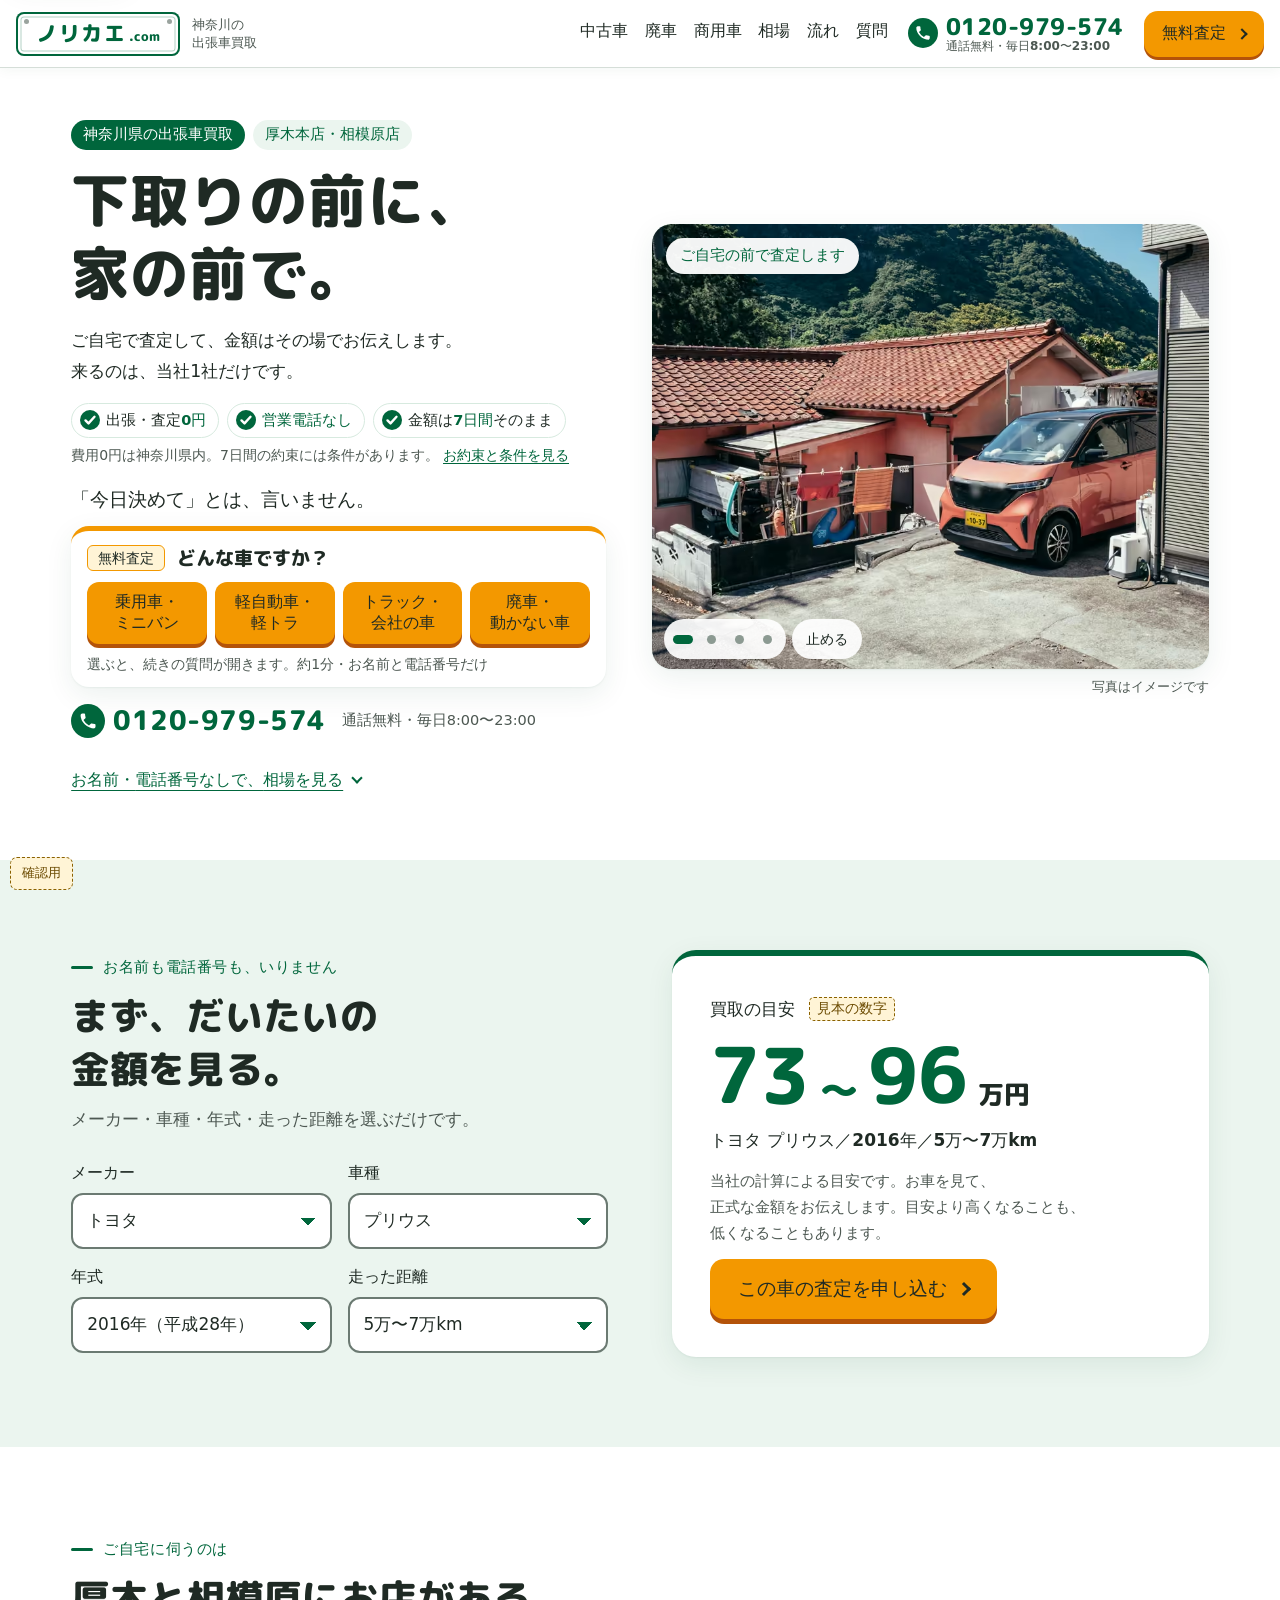
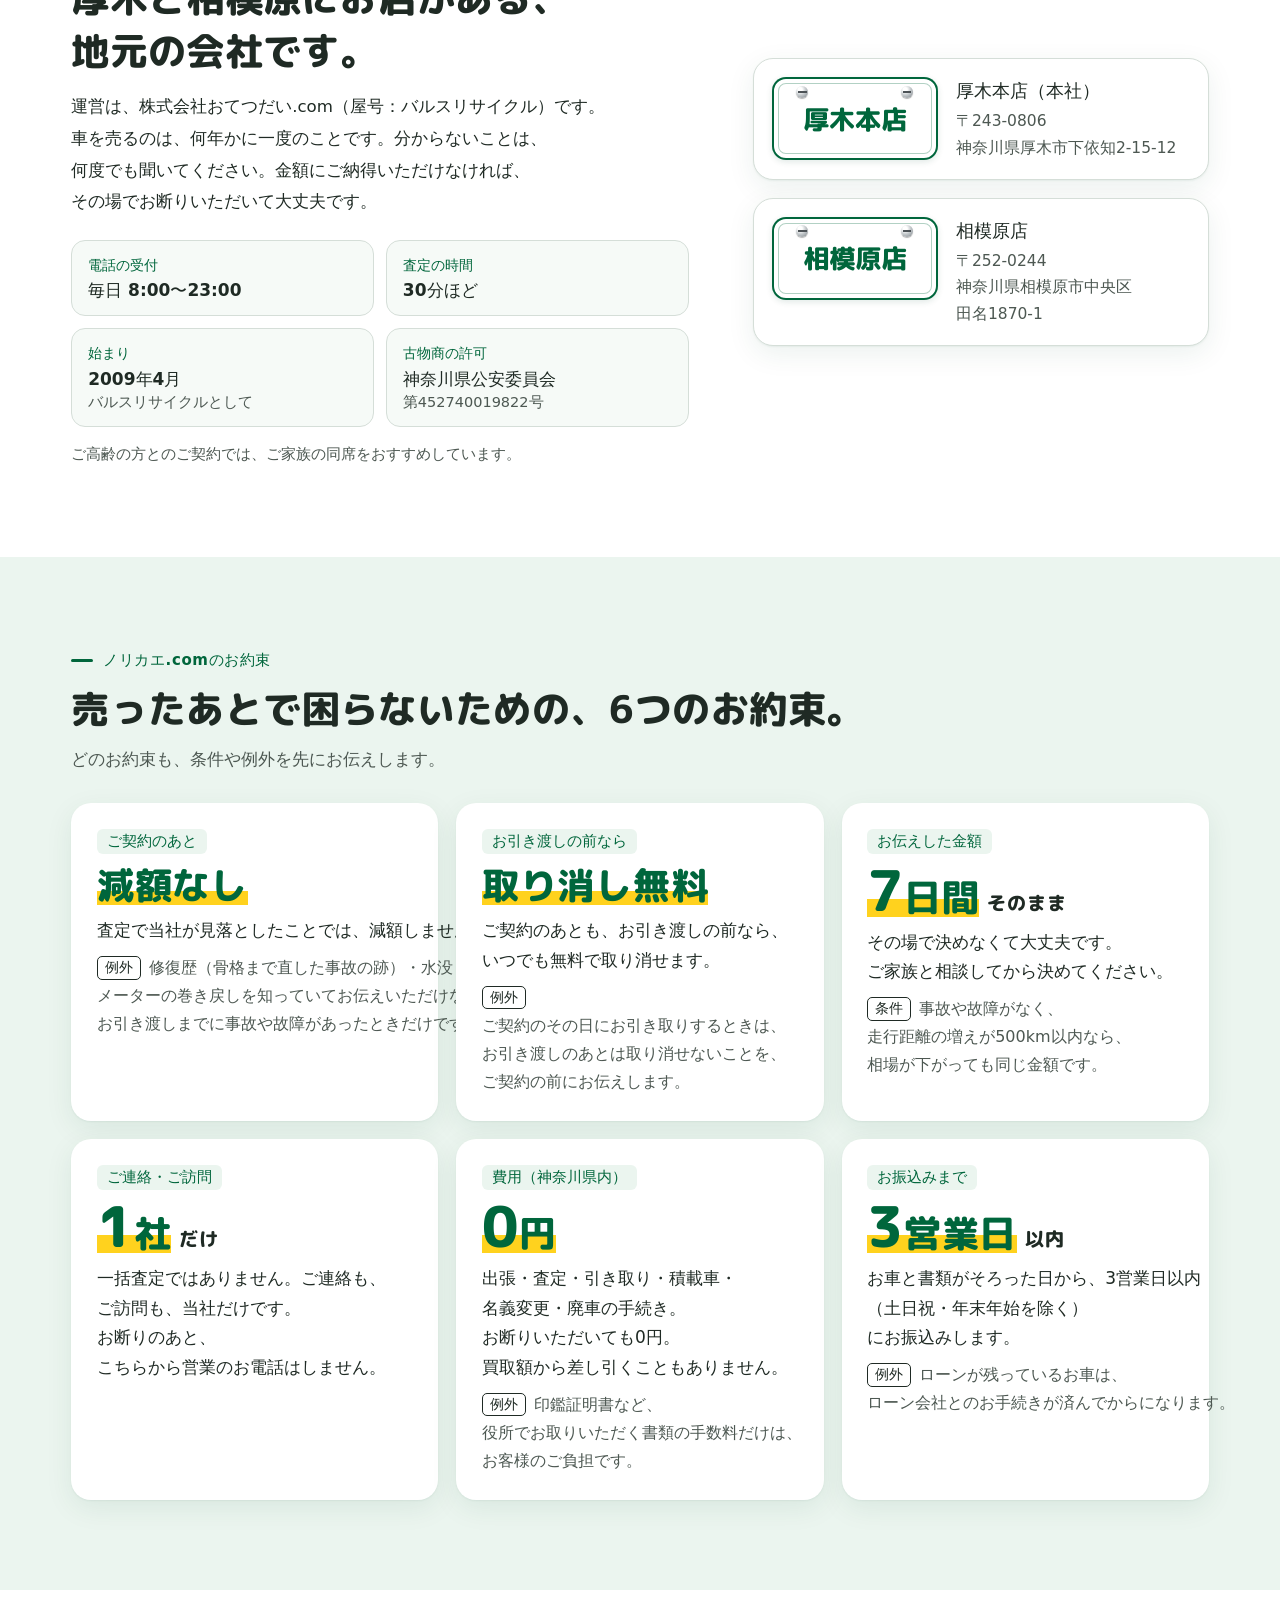
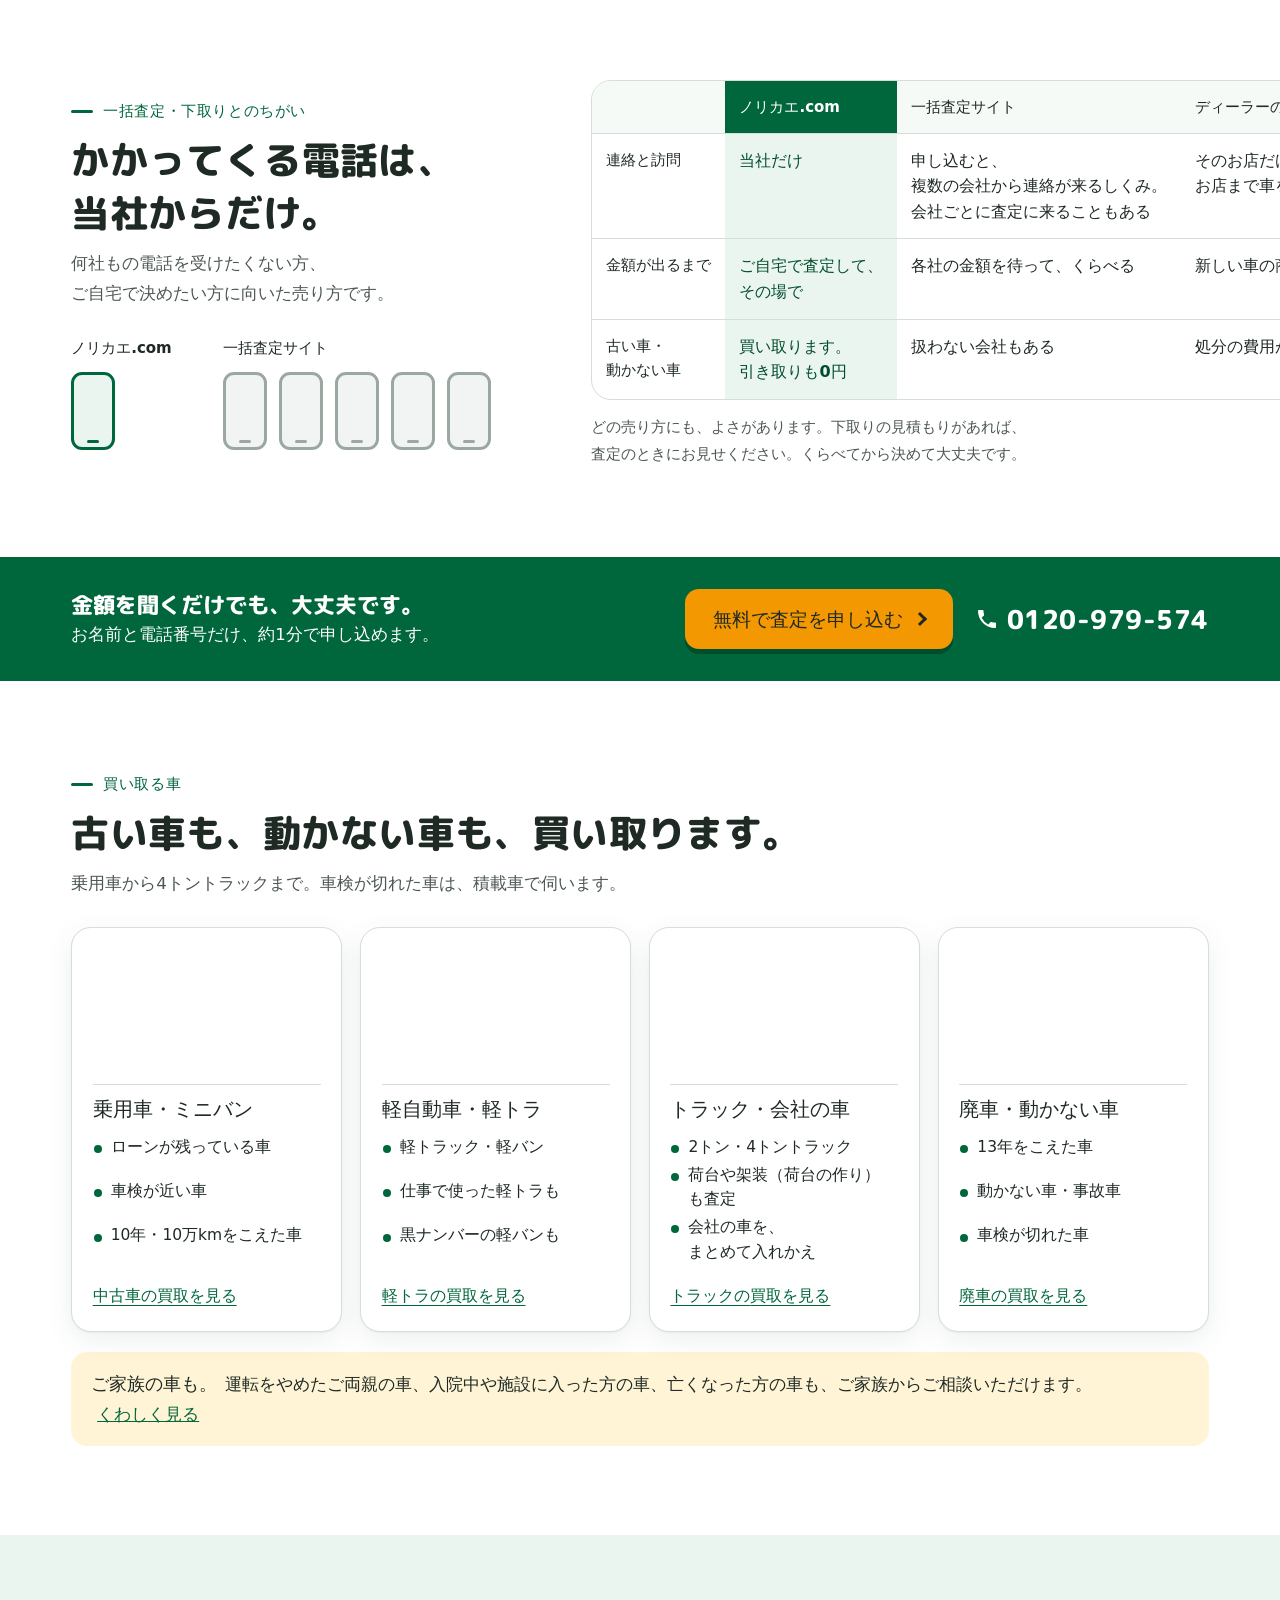
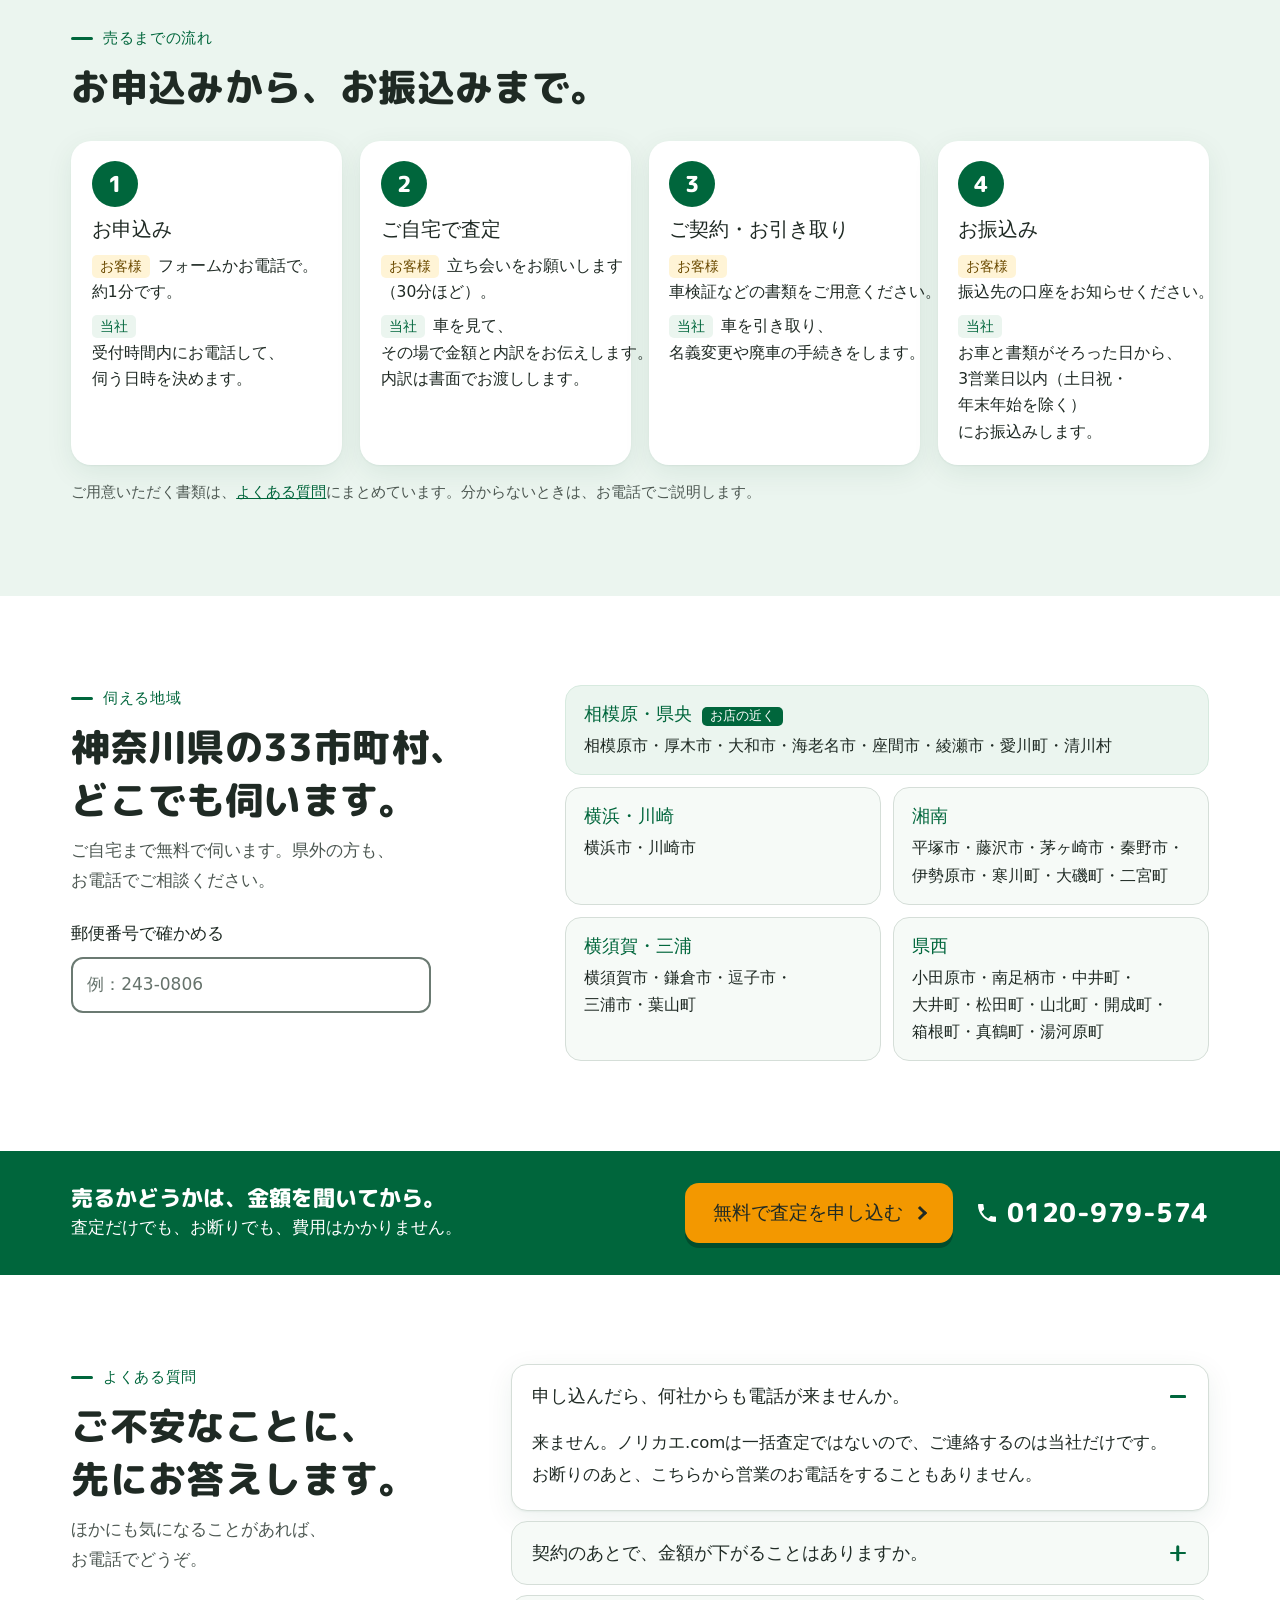
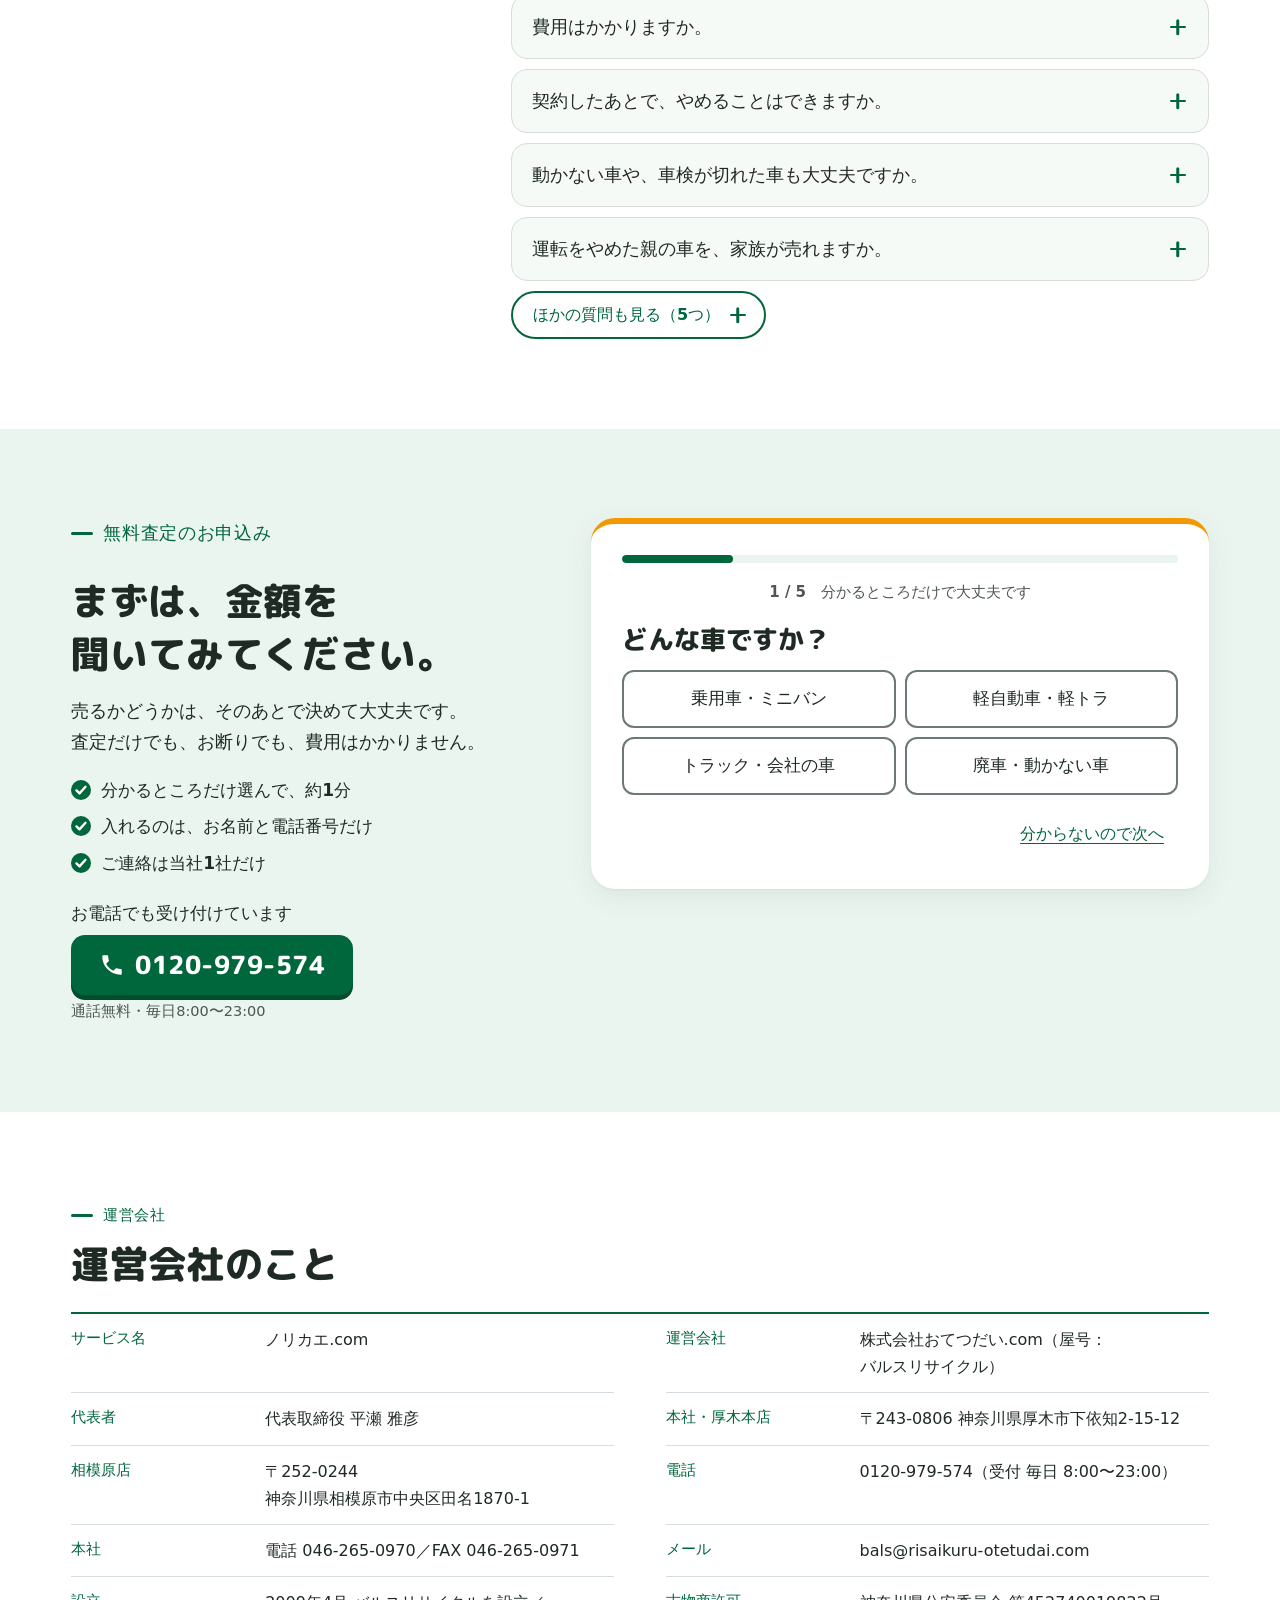
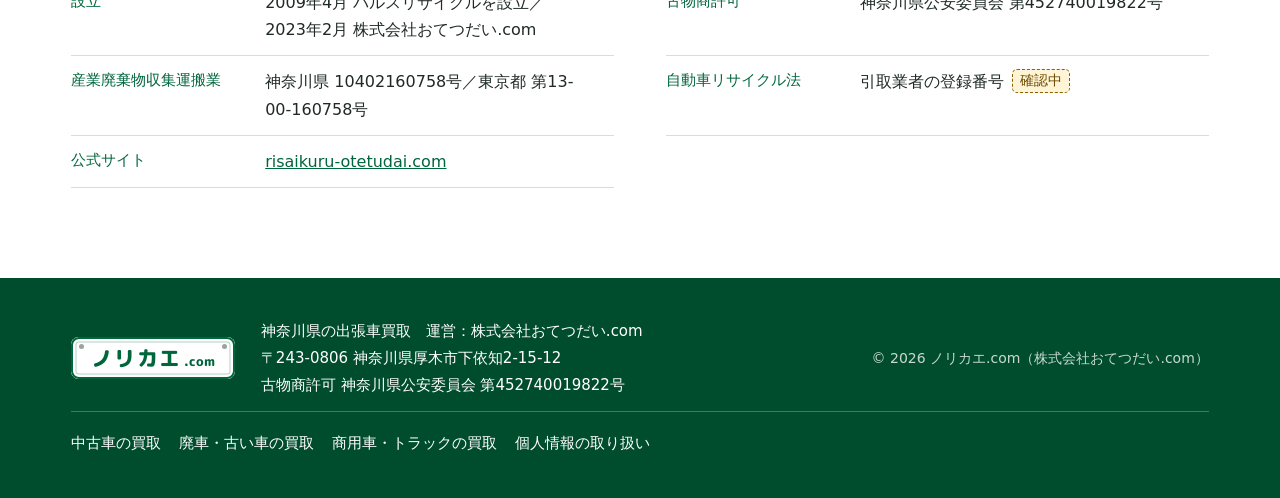
==== commit 12b13736: "第13版：辛口評価の大の6件（約束を6つ同じ強さに、最初の画面に車の種類の入口、個別ページの並びと写真） Co-Authored-By: Claude Opus 5.5 <noreply@anthro" ====
--- a/index.html
+++ b/index.html
@@ -31,7 +31,7 @@
   <a class="bar-call" href="tel:0120979574" data-track="tel" data-place="header"><svg class="ic" aria-hidden="true"><use href="#i-tel"/></svg><span>電話</span></a>
   <details class="bar-menu">
     <summary>メニュー</summary>
-    <nav class="bar-panel" aria-label="メニュー"><a href="#price">相場を見る</a><a href="#shop">伺う会社とお店</a><a href="#promise">4つの約束</a><a href="usedcar.html">中古車の買取</a><a href="haisha.html">廃車・古い車の買取</a><a href="truck.html">商用車・トラックの買取</a><a href="#flow">売るまでの流れ</a><a href="#area">伺える地域</a><a href="#faq">よくある質問</a><a href="#company">運営会社</a></nav>
+    <nav class="bar-panel" aria-label="メニュー"><a href="#price">相場を見る</a><a href="#shop">伺う会社とお店</a><a href="#promise">6つのお約束</a><a href="usedcar.html">中古車の買取</a><a href="haisha.html">廃車・古い車の買取</a><a href="truck.html">商用車・トラックの買取</a><a href="#flow">売るまでの流れ</a><a href="#area">伺える地域</a><a href="#faq">よくある質問</a><a href="#company">運営会社</a></nav>
   </details>
 </header>
 
@@ -43,37 +43,42 @@
 
     <div class="show" id="show" role="region" aria-roledescription="スライドショー" aria-label="買い取る車の写真">
       <div class="show-view">
-        <figure class="slide is-on" data-img="assets/hero/hero-03" data-alt="家の軒先に止まっている、水色の軽自動車">
+        <figure class="slide is-on" data-img="assets/hero/hero-01" data-alt="瓦屋根の家の前に止まっている、オレンジ色の軽自動車">
           <picture>
-            <source type="image/avif" srcset="assets/hero/hero-03-640.avif 640w, assets/hero/hero-03-960.avif 960w, assets/hero/hero-03-1440.avif 1440w" sizes="(min-width: 900px) 54vw, calc(100vw - 32px)">
-            <img src="assets/hero/hero-03-960.webp" srcset="assets/hero/hero-03-640.webp 640w, assets/hero/hero-03-960.webp 960w, assets/hero/hero-03-1440.webp 1440w" sizes="(min-width: 900px) 54vw, calc(100vw - 32px)" width="1440" height="1080" alt="家の軒先に止まっている、水色の軽自動車" fetchpriority="high">
+            <source type="image/avif" srcset="assets/hero/hero-01-640.avif 640w, assets/hero/hero-01-960.avif 960w, assets/hero/hero-01-1440.avif 1440w" sizes="(min-width: 900px) 52vw, calc(100vw - 32px)">
+            <img src="assets/hero/hero-01-960.webp" srcset="assets/hero/hero-01-640.webp 640w, assets/hero/hero-01-960.webp 960w, assets/hero/hero-01-1440.webp 1440w" sizes="(min-width: 900px) 52vw, calc(100vw - 32px)" width="1440" height="1080" alt="瓦屋根の家の前に止まっている、オレンジ色の軽自動車" fetchpriority="high">
           </picture>
           <figcaption>ご自宅の前で査定します</figcaption>
         </figure>
-        <figure class="slide" data-img="assets/hero/hero-02" data-alt="駐車場に並ぶ、白いミニバンと軽自動車"><figcaption>ミニバンも</figcaption></figure>
-        <figure class="slide" data-img="assets/hero/hero-01" data-alt="瓦屋根の家の前に止まっている、オレンジ色の軽自動車"><figcaption>軽自動車も</figcaption></figure>
+        <figure class="slide" data-img="assets/hero/hero-03" data-alt="家の軒先に止まっている、水色の軽自動車"><figcaption>軽自動車も</figcaption></figure>
         <figure class="slide" data-img="assets/hero/hero-04" data-alt="庭のそばに止まっている、白い軽トラック"><figcaption>軽トラ・トラックも</figcaption></figure>
         <figure class="slide" data-img="assets/hero/hero-05" data-alt="木の下に長く置かれている、古い軽自動車が2台"><figcaption>古い車・動かない車も</figcaption></figure>
-        <figure class="slide" data-img="assets/hero/hero-06" data-alt="車の鍵を手渡す手元"><figcaption>鍵のお渡しも、ご自宅で</figcaption></figure>
       </div>
       <p class="show-note">写真はイメージです</p>
     </div>
 
     <p class="lead">ご自宅で査定して、金額はその場でお伝えします。来るのは、当社1社だけです。</p>
-    <ul class="trust" aria-label="ノリカエ.comのお約束から">
-      <li><span>出張・査定は<b>0円</b></span></li><li><span>お断りのあと、<b>営業電話なし</b></span></li><li><span>金額は<b>7日間</b>そのまま</span></li>
-    </ul>
+    <div class="trust-box">
+      <ul class="trust" aria-label="ノリカエ.comのお約束から">
+        <li>出張・査定<b>0円</b></li><li><b>営業電話なし</b></li><li>金額は<b>7日間</b>そのまま</li>
+      </ul>
+      <p class="trust-note">費用0円は神奈川県内。7日間の約束には条件があります。<a href="#promise">お約束と条件を見る</a></p>
+    </div>
     <div class="hero-acts">
       <p class="say">「今日決めて」とは、言いません。</p>
-      <div class="acts">
-        <div class="act">
-          <a class="btn btn-go" href="#apply" data-apply data-place="hero">無料で査定を申し込む</a>
-          <p class="act-note">約1分・お名前と電話番号だけ</p>
+      <div class="quick" role="group" aria-labelledby="quick-t">
+        <p class="quick-t" id="quick-t"><b>無料査定</b><span>どんな車ですか？</span></p>
+        <div class="quick-ch">
+          <a class="quick-b" href="#apply" data-apply data-kind="乗用車・ミニバン" data-place="hero-quick">乗用車・<wbr>ミニバン</a>
+          <a class="quick-b" href="#apply" data-apply data-kind="軽自動車・軽トラ" data-place="hero-quick">軽自動車・<wbr>軽トラ</a>
+          <a class="quick-b" href="#apply" data-apply data-kind="トラック・会社の車" data-place="hero-quick">トラック・<wbr>会社の車</a>
+          <a class="quick-b" href="#apply" data-apply data-kind="廃車・動かない車" data-place="hero-quick">廃車・<wbr>動かない車</a>
         </div>
-        <div class="act">
-          <a class="btn btn-tel" href="tel:0120979574" data-track="tel" data-place="hero"><svg class="ic" aria-hidden="true"><use href="#i-tel"/></svg><span class="tel-no">0120-979-574</span></a>
-          <p class="act-note">通話無料・毎日8:00〜23:00<span class="night" hidden>（ただいま受付時間外です。フォームは24時間受け付けます）</span></p>
-        </div>
+        <p class="quick-note">選ぶと、続きの質問が開きます。約1分・お名前と電話番号だけ</p>
+      </div>
+      <div class="hero-tel">
+        <a class="btn btn-tel" href="tel:0120979574" data-track="tel" data-place="hero"><svg class="ic" aria-hidden="true"><use href="#i-tel"/></svg><span class="tel-no">0120-979-574</span></a>
+        <p class="act-note">通話無料・毎日8:00〜23:00<span class="night" hidden>ただいま受付時間外です（フォームは24時間）</span></p>
       </div>
     </div>
     <a class="hero-souba" href="#price">お名前・電話番号なしで、相場を見る</a>
@@ -135,58 +140,46 @@
 
 <section class="promise sec s-mint" id="promise" aria-labelledby="promise-title">
   <div class="wrap">
-    <div class="pr-head">
-      <div class="pl pl-white pr-plate" aria-hidden="true"><i class="bolt b-l"></i><i class="bolt b-r"></i><small>ノリカエ.com</small><b><span class="kana">の</span>10-37</b></div>
-      <div>
-        <h2 id="promise-title">お約束は、4つの数字です。</h2>
-        <p class="sub">ノリカエのナンバー「10-37」は、4つのお約束を表しています。</p>
-      </div>
-    </div>
+    <p class="kick">ノリカエ.comのお約束</p>
+    <h2 id="promise-title">売ったあとで困らないための、6つのお約束。</h2>
+    <p class="sub">どのお約束も、条件や例外を先にお伝えします。</p>
 
     <div class="dgs">
+      <article class="dg" id="p-gen">
+        <p class="dg-tag">ご契約のあと</p>
+        <h3 class="dg-v"><span class="mk">減額なし</span></h3>
+        <p>査定で当社が見落としたことでは、減額しません。</p>
+        <p class="ex"><b>例外</b>修復歴（骨格まで直した事故の跡）・水没・メーターの巻き戻しを知っていてお伝えいただけなかったときと、お引き渡しまでに事故や故障があったときだけです。</p>
+      </article>
+      <article class="dg" id="p-can">
+        <p class="dg-tag">お引き渡しの前なら</p>
+        <h3 class="dg-v"><span class="mk">取り消し無料</span></h3>
+        <p>ご契約のあとも、お引き渡しの前なら、いつでも無料で取り消せます。</p>
+        <p class="ex"><b>例外</b>ご契約のその日にお引き取りするときは、お引き渡しのあとは取り消せないことを、ご契約の前にお伝えします。</p>
+      </article>
+      <article class="dg" id="d7">
+        <p class="dg-tag">お伝えした金額</p>
+        <h3 class="dg-v"><span class="vh">7日間そのまま</span><span class="mk" aria-hidden="true"><span class="dg-num" data-final="7">7</span>日間</span><small aria-hidden="true">そのまま</small></h3>
+        <p>その場で決めなくて大丈夫です。ご家族と相談してから決めてください。</p>
+        <p class="ex"><b>条件</b>事故や故障がなく、走行距離の増えが500km以内なら、相場が下がっても同じ金額です。</p>
+      </article>
       <article class="dg" id="d1">
-        <div class="dg-num" aria-hidden="true" data-final="1">1</div>
         <p class="dg-tag">ご連絡・ご訪問</p>
-        <h3>伺うのは、<span class="mk">1社だけ</span>。</h3>
+        <h3 class="dg-v"><span class="vh">伺うのは1社だけ</span><span class="mk" aria-hidden="true"><span class="dg-num" data-final="1">1</span>社</span><small aria-hidden="true">だけ</small></h3>
         <p>一括査定ではありません。ご連絡も、ご訪問も、当社だけです。お断りのあと、こちらから営業のお電話はしません。</p>
       </article>
       <article class="dg" id="d0">
-        <div class="dg-num" aria-hidden="true" data-final="0">0</div>
         <p class="dg-tag">費用（神奈川県内）</p>
-        <h3>費用は、<span class="mk">0円</span>。</h3>
+        <h3 class="dg-v"><span class="vh">費用は0円</span><span class="mk" aria-hidden="true"><span class="dg-num" data-final="0">0</span>円</span></h3>
         <p>出張・査定・引き取り・積載車・名義変更・廃車の手続き。お断りいただいても0円。買取額から差し引くこともありません。</p>
         <p class="ex"><b>例外</b>印鑑証明書など、役所でお取りいただく書類の手数料だけは、お客様のご負担です。</p>
       </article>
       <article class="dg" id="d3">
-        <div class="dg-num" aria-hidden="true" data-final="3">3</div>
         <p class="dg-tag">お振込みまで</p>
-        <h3>お振込みは、<span class="mk">3営業日</span>以内。</h3>
+        <h3 class="dg-v"><span class="vh">3営業日以内</span><span class="mk" aria-hidden="true"><span class="dg-num" data-final="3">3</span>営業日</span><small aria-hidden="true">以内</small></h3>
         <p>お車と書類がそろった日から、3営業日以内（土日祝・年末年始を除く）にお振込みします。</p>
         <p class="ex"><b>例外</b>ローンが残っているお車は、ローン会社とのお手続きが済んでからになります。</p>
       </article>
-      <article class="dg" id="d7">
-        <div class="dg-num" aria-hidden="true" data-final="7">7</div>
-        <p class="dg-tag">お伝えした金額</p>
-        <h3>金額は、<span class="mk">7日間</span>そのまま。</h3>
-        <p>その場で決めなくて大丈夫です。ご家族と相談してから決めてください。</p>
-        <p class="ex"><b>条件</b>事故や故障がなく、走行距離の増えが500km以内なら、相場が下がっても同じ金額です。</p>
-      </article>
-    </div>
-
-    <div class="pr-more">
-      <h3 class="pr-more-title">数字にできない約束も、2つあります。</h3>
-      <div class="pr-more-grid">
-        <div class="pm">
-          <p class="pm-t">ご契約のあとの<b>減額なし</b></p>
-          <p>査定で当社が見落としたことでは、減額しません。</p>
-          <p class="ex"><b>例外</b>修復歴（骨格まで直した事故の跡）・水没・メーターの巻き戻しを知っていてお伝えいただけなかったときと、お引き渡しまでに事故や故障があったときだけです。</p>
-        </div>
-        <div class="pm">
-          <p class="pm-t">お引き渡しの前なら<b>取り消し無料</b></p>
-          <p>ご契約のあとも、お引き渡しの前なら、いつでも無料で取り消せます。</p>
-          <p class="ex"><b>例外</b>ご契約のその日にお引き取りするときは、お引き渡しのあとは取り消せないことを、ご契約の前にお伝えします。</p>
-        </div>
-      </div>
     </div>
   </div>
 </section>
@@ -345,7 +338,7 @@
       <div class="apply-tel">
         <p>お電話でも受け付けています</p>
         <a class="btn btn-tel" href="tel:0120979574" data-track="tel" data-place="apply"><svg class="ic" aria-hidden="true"><use href="#i-tel"/></svg><span class="tel-no">0120-979-574</span></a>
-        <p class="act-note">通話無料・毎日8:00〜23:00<span class="night" hidden>（ただいま受付時間外です。フォームは24時間受け付けます）</span></p>
+        <p class="act-note">通話無料・毎日8:00〜23:00<span class="night" hidden>ただいま受付時間外です（フォームは24時間）</span></p>
       </div>
       <a class="btn btn-line" href="#line" data-line data-place="apply">LINEで写真を送って相談</a>
     </div>
@@ -357,23 +350,16 @@
         <input type="hidden" name="from" value="">
         <p hidden><label>この欄は空のままにしてください<input name="bot-field" tabindex="-1" autocomplete="off"></label></p>
 
-        <div class="wz-plate-wrap" aria-hidden="true">
-          <div class="pl pl-white wz-plate" id="wz-plate">
-            <i class="bolt b-tl"></i><i class="bolt b-tr"></i><i class="bolt b-bl"></i><i class="bolt b-br"></i>
-            <span class="wz-top" id="wz-top">ノリカエ</span>
-            <span class="wz-kana">の</span>
-            <span class="wz-num"><b>1</b><b>0</b><i>-</i><b>3</b><b>7</b></span>
-          </div>
-        </div>
+        <div class="wz-prog" aria-hidden="true"><i id="wz-bar"></i></div>
         <p class="wz-count" id="wz-count" aria-live="polite"></p>
 
         <fieldset class="wz-step" data-key="kind">
           <legend>どんな車ですか？</legend>
           <div class="ch ch-kind">
-            <label data-tone="white"><input type="radio" name="kind" value="乗用車・ミニバン"><span>乗用車・ミニバン</span></label>
-            <label data-tone="yellow"><input type="radio" name="kind" value="軽自動車・軽トラ"><span>軽自動車・軽トラ</span></label>
-            <label data-tone="green"><input type="radio" name="kind" value="トラック・会社の車"><span>トラック・会社の車</span></label>
-            <label data-tone="gray"><input type="radio" name="kind" value="廃車・動かない車"><span>廃車・動かない車</span></label>
+            <label><input type="radio" name="kind" value="乗用車・ミニバン"><span>乗用車・ミニバン</span></label>
+            <label><input type="radio" name="kind" value="軽自動車・軽トラ"><span>軽自動車・軽トラ</span></label>
+            <label><input type="radio" name="kind" value="トラック・会社の車"><span>トラック・会社の車</span></label>
+            <label><input type="radio" name="kind" value="廃車・動かない車"><span>廃車・動かない車</span></label>
           </div>
         </fieldset>
 
--- a/assets/site.css
+++ b/assets/site.css
@@ -76,7 +76,7 @@
 .act{display:grid;gap:6px;justify-items:center;min-width:0}
 .act .btn{width:100%}
 .act-note{font-size:14.5px;line-height:1.5;color:var(--ink-2);text-align:center}
-.night{display:block;color:#6B4A00;font-weight:700}
+.night{display:block}
 
 /* ---- ナンバーの部品 ---- */
 .pl{position:relative;display:grid;place-content:center;justify-items:center;gap:2px;aspect-ratio:2/1;max-width:100%;border-radius:clamp(10px,1.1vw,14px);background:var(--pb);color:var(--pi);box-shadow:inset 0 0 0 2px var(--pi),inset 0 0 0 6px var(--pb),inset 0 0 0 7px color-mix(in srgb,var(--pi) 30%,transparent),0 2px 6px rgba(0,77,46,.12);text-align:center}
@@ -135,16 +135,37 @@
 .trust li::before{position:absolute;left:8px;top:50%;margin-top:-10px}
 .trust li::before,.apply-points li::before{content:"";flex:none;width:20px;height:20px;border-radius:50%;background:var(--green) url("data:image/svg+xml,%3Csvg xmlns='http://www.w3.org/2000/svg' viewBox='0 0 20 20'%3E%3Cpath d='M5.5 10.4l3 3 6-6.6' fill='none' stroke='%23fff' stroke-width='2.4' stroke-linecap='round' stroke-linejoin='round'/%3E%3C/svg%3E") center/100% no-repeat}
 .trust b{color:var(--green)}
-.hero-acts{margin-top:22px;display:grid;gap:12px}
+/* 安心の印のすぐ下に、条件を1行で（強い言葉のそばに条件を書く） */
+.trust-note{margin-top:6px;font-size:14px;line-height:1.6;color:var(--ink-2)}
+.trust-note a{margin-left:4px;color:var(--green);font-weight:700;text-underline-offset:3px}
+.hero-acts{margin-top:20px;display:grid;gap:12px}
 .say{font-weight:700;font-size:clamp(17px,1.45vw,20px);line-height:1.5}
-.hero .acts{display:grid;grid-template-columns:repeat(auto-fit,minmax(min(100%,264px),1fr));gap:12px 14px}
 .hero .btn{padding-inline:20px;white-space:nowrap}
+/* 無料査定の入口：車の種類を選ぶと、申込みの続き（メーカー）から開く */
+.quick{display:grid;gap:10px;max-width:600px;background:#fff;border-radius:18px;padding:14px 16px 12px;box-shadow:var(--shadow);border-top:5px solid var(--orange)}
+.quick-t{display:flex;flex-wrap:wrap;align-items:center;gap:4px 12px;font:800 clamp(19px,1.5vw,21px)/1.4 var(--f-round)}
+.quick-t b{font:700 14px/1.6 var(--f-body);padding:1px 10px;border-radius:6px;background:var(--cream);color:var(--ink);border:1.5px solid var(--orange)}
+.quick-ch{display:grid;grid-template-columns:repeat(4,minmax(0,1fr));gap:8px}
+.quick-b{display:flex;align-items:center;justify-content:center;min-height:62px;padding:6px 8px;border-radius:12px;background:var(--orange);color:var(--ink);box-shadow:0 4px 0 var(--orange-d);font-weight:700;font-size:15.5px;line-height:1.35;text-align:center;text-decoration:none;word-break:keep-all;transition:transform .1s,box-shadow .1s,background-color .15s}
+.quick-b:hover{background:var(--orange-h)}
+.quick-b:active{transform:translateY(3px);box-shadow:0 1px 0 var(--orange-d)}
+.quick-note{font-size:14px;line-height:1.5;color:var(--ink-2)}
+.hero-tel{display:grid;gap:6px;justify-items:center;max-width:600px}
+.hero-tel .btn{width:100%}
+@media (min-width:900px){
+  /* パソコンでは電話はかけられないことが多いので、ボタンにせず大きな番号の字にする（主役は無料査定） */
+  .hero-tel{display:flex;flex-wrap:wrap;align-items:center;gap:2px 16px;justify-items:start}
+  .hero-tel .btn-tel{width:auto;min-height:44px;padding:0;background:none;box-shadow:none;color:var(--green);gap:8px;font-size:18px}
+  .hero-tel .btn-tel .tel-no{font-size:1.5em}
+  .hero-tel .btn-tel .ic{width:34px;height:34px;padding:7px;border-radius:50%;background:var(--green);color:#fff}
+  .hero-tel .btn-tel:hover{background:none;text-decoration:underline;text-underline-offset:5px}
+  .hero-tel .btn-tel:active{transform:none}
+  .hero-tel .act-note{text-align:left}
+}
 .hero-souba{justify-self:start;display:inline-flex;align-items:center;gap:10px;margin-top:16px;min-height:44px;font-weight:700;font-size:16px;color:var(--green);text-underline-offset:5px}
 .hero-souba::after{content:"";width:8px;height:8px;border-right:2.5px solid currentColor;border-bottom:2.5px solid currentColor;transform:translateY(-3px) rotate(45deg)}
 
 .show{position:relative;min-width:0;isolation:isolate}
-.show::before{content:"";position:absolute;z-index:-1;right:-28px;top:-26px;width:72%;height:78%;border-radius:32px;background:var(--mint)}
-.show::after{content:"";position:absolute;z-index:-1;left:-22px;bottom:12px;width:120px;height:120px;border-radius:50%;background:radial-gradient(circle,var(--yellow) 0 2.5px,transparent 3px) 0 0/16px 16px;opacity:.75}
 .show-view{position:relative;aspect-ratio:4/3;border-radius:var(--r);overflow:hidden;background:var(--mint-2);box-shadow:var(--shadow);isolation:isolate}
 .slide{position:absolute;inset:0;opacity:0;visibility:hidden}
 .slide.is-on{opacity:1;visibility:visible;z-index:2}
@@ -168,11 +189,12 @@
 
 @media (min-width:900px){
   .hero{min-height:min(100svh,860px);display:grid;align-items:center}
-  .hero-grid{width:100%;grid-template-columns:minmax(0,1.06fr) minmax(0,1fr);grid-template-rows:1fr repeat(5,auto) 1fr;column-gap:clamp(32px,4.4vw,72px)}
+  .hero-grid{width:100%;grid-template-columns:minmax(0,1fr) minmax(0,1.04fr);grid-template-rows:1fr repeat(5,auto) 1fr;column-gap:clamp(28px,3.6vw,56px)}
+  .show-view{aspect-ratio:5/4}
   .hero-grid>*{grid-column:1}
   .hero h1{grid-row:2}
   .lead{grid-row:3}
-  .trust{grid-row:4}
+  .trust-box{grid-row:4}
   .hero-acts{grid-row:5}
   .hero-souba{grid-row:6}
   .show{grid-column:2;grid-row:1/-1;align-self:center}
@@ -184,6 +206,8 @@
   .trust{margin-top:12px}
   .hero-acts{margin-top:14px;gap:8px}
   .hero-souba{margin-top:6px}
+  .quick{gap:8px;padding-block:12px 10px}
+  .quick-b{min-height:56px}
 }
 
 /* ---- 相場 ---- */
@@ -225,30 +249,19 @@
 .store h3{font-size:18px}
 .store p{font-size:15.5px;line-height:1.7;color:var(--ink-2)}
 
-/* ---- 約束 ---- */
-.pr-head{display:flex;flex-wrap:wrap;align-items:center;gap:16px clamp(20px,3vw,36px)}
-.pr-plate{width:clamp(180px,17vw,230px);flex:none}
-.pr-plate b{font-size:clamp(34px,3.4vw,46px);display:flex;align-items:center;gap:6px;white-space:nowrap}
-.pr-plate .kana{font-size:.55em}
-.pr-head>div:last-child{flex:1 1 300px;min-width:0}
-.dgs{display:grid;grid-template-columns:repeat(4,minmax(0,1fr));gap:clamp(12px,1.4vw,20px);margin-top:28px}
+/* ---- 約束：6つを同じ強さで。大きな言葉（数字は単位付き）＋短い文＋例外 ---- */
+.dgs{display:grid;grid-template-columns:repeat(3,minmax(0,1fr));gap:clamp(12px,1.4vw,20px);margin-top:28px}
 .dg{display:grid;gap:8px;align-content:start;background:#fff;border-radius:var(--r);padding:clamp(18px,2vw,26px);box-shadow:var(--shadow);min-width:0}
-.dg-num{font:800 clamp(64px,6.4vw,92px)/1 var(--f-round);color:var(--green);height:1.04em;overflow:hidden}
+.dg-tag{justify-self:start;font-weight:700;font-size:14.5px;line-height:1.6;padding:1px 10px;border-radius:6px;background:var(--mint);color:var(--green)}
+.dg-v{display:flex;flex-wrap:wrap;align-items:baseline;gap:0 8px;font:800 clamp(32px,2.9vw,40px)/1.25 var(--f-round);color:var(--green);letter-spacing:.02em}
+.dg-v small{font-size:.5em;color:var(--ink)}
+.dg-num{display:inline-block;font-size:1.5em;line-height:1.04;height:1.04em;overflow:hidden;vertical-align:bottom}
 .roll{display:block}
 .roll b{display:block;font-weight:inherit;height:1.04em;line-height:1.04}
 .motion .roll{transition:transform 1.1s cubic-bezier(.2,.9,.25,1)}
-.dg-tag{justify-self:start;font-weight:700;font-size:14px;line-height:1.6;padding:1px 10px;border-radius:6px;background:var(--mint);color:var(--green)}
-.dg h3{font-size:clamp(19px,1.6vw,23px)}
-.dg>p:not(.dg-tag){font-size:16px;line-height:1.75}
-.ex{font-size:15px!important;line-height:1.75!important;color:var(--ink-2)}
+.dg>p:not(.dg-tag){font-size:17px;line-height:1.75}
+.ex{font-size:16px!important;line-height:1.75!important;color:var(--ink-2)}
 .ex b{display:inline-block;margin-right:8px;font-size:13.5px;line-height:1.6;border:1.5px solid currentColor;border-radius:5px;padding:0 7px;vertical-align:1px;color:var(--ink)}
-.pr-more{margin-top:clamp(24px,3.4vw,40px)}
-.pr-more-title{font-size:clamp(19px,1.6vw,22px)}
-.pr-more-grid{display:grid;grid-template-columns:repeat(2,minmax(0,1fr));gap:clamp(12px,1.6vw,20px);margin-top:14px}
-.pm{display:grid;gap:6px;align-content:start;background:#fff;border-radius:var(--r);padding:clamp(18px,2vw,26px);border:2px dashed var(--mint-2);min-width:0}
-.pm-t{font-weight:700;font-size:16px;color:var(--ink-2)}
-.pm-t b{display:block;font:800 clamp(24px,2.2vw,30px)/1.3 var(--f-round);color:var(--green)}
-.pm>p:not(.pm-t){font-size:16px;line-height:1.75}
 
 /* ---- ちがい ---- */
 .diff-grid{display:grid;grid-template-columns:minmax(0,.85fr) minmax(0,1.15fr);gap:clamp(28px,5vw,72px);align-items:center}
@@ -359,19 +372,8 @@
 .apply-tel>p:first-child{font-weight:700}
 .apply-tel .act-note{text-align:left}
 .wz{display:grid;gap:16px;background:#fff;border-radius:24px;padding:clamp(18px,2.4vw,32px);box-shadow:var(--shadow);border-top:6px solid var(--orange)}
-.wz-plate-wrap{perspective:900px;display:grid;justify-items:center}
-.wz-plate{width:min(100%,300px);grid-template-columns:auto 1fr;grid-template-rows:auto 1fr;place-content:stretch;padding:12px 18px 10px;transition:background-color .3s,color .3s}
-.wz-plate.flip{animation:flip .55s cubic-bezier(.3,.8,.3,1)}
-@keyframes flip{from{transform:rotateX(-110deg)}}
-.wz-top{grid-column:1/-1;font:800 18px/1.2 var(--f-round)}
-.wz-kana{align-self:center;font:800 24px/1 var(--f-round);padding-right:6px}
-.wz-num{display:flex;align-items:center;justify-content:center;font:800 clamp(48px,5.4vw,60px)/1 var(--f-round)}
-.wz-num b{font:inherit;transition:opacity .3s,transform .35s cubic-bezier(.2,1.4,.4,1)}
-.wz-num i{font-style:normal}
-.js .wz-num b:not(.on){opacity:.16;transform:translateY(6px)}
-.wz-plate .bolt{transition:transform .4s}
-.wz-plate .b-tl{left:9%;top:9%}.wz-plate .b-tr{right:9%;top:9%}.wz-plate .b-bl{left:9%;bottom:9%}.wz-plate .b-br{right:9%;bottom:9%}
-.wz-plate .bolt.on{transform:rotate(270deg)}
+.wz-prog{height:8px;border-radius:999px;background:var(--mint);overflow:hidden}
+.wz-prog i{display:block;width:20%;height:100%;border-radius:inherit;background:var(--green);transition:width .35s ease}
 .wz-count{font-weight:700;font-size:15px;text-align:center;min-height:1.6em;color:var(--ink-2)}
 .wz-step{border:0;margin:0;padding:0;display:grid;gap:12px;min-width:0}
 .wz-step legend{padding:0 0 12px;font:800 clamp(22px,2vw,28px)/1.4 var(--f-round)}
@@ -385,12 +387,6 @@
 .ch label:hover span{background:var(--mint);border-color:var(--green)}
 .ch input:checked+span{background:var(--green);border-color:var(--green);color:#fff}
 .ch input:focus-visible+span{outline:3px solid var(--green);outline-offset:3px}
-.ch-kind label span{box-shadow:inset 0 -8px 0 var(--tone,transparent)}
-.ch-kind label[data-tone=white] span{--tone:var(--line)}
-.ch-kind label[data-tone=yellow] span{--tone:var(--yellow)}
-.ch-kind label[data-tone=green] span{--tone:var(--green)}
-.ch-kind label[data-tone=black] span,.ch-kind label[data-tone=gray] span{--tone:#9AA8A0}
-.ch-kind input:checked+span{--tone:rgba(255,255,255,.35)}
 .wz-contact{gap:14px}
 .wz-check{display:flex;align-items:flex-start;gap:10px;font-size:16px;line-height:1.6;cursor:pointer}
 .wz-check input{flex:none;width:24px;height:24px;margin:1px 0 0;accent-color:var(--green)}
@@ -460,11 +456,9 @@
   .show{order:2;margin-top:16px}
   .hero-acts{order:3}
   .lead{order:4;margin-top:18px}
-  .trust{order:5}
+  .trust-box{order:5}
   .hero-souba{order:6}
-  .show::before{right:-40px;top:-14px;width:60%;height:70%}
-  .show::after{display:none}
-  .price-grid,.shop-grid,.diff-grid,.area-grid,.faq-grid,.apply-grid,.pr-more-grid{grid-template-columns:minmax(0,1fr)}
+  .price-grid,.shop-grid,.diff-grid,.area-grid,.faq-grid,.apply-grid{grid-template-columns:minmax(0,1fr)}
   .faq-head{position:static}
   .co{grid-template-columns:minmax(0,1fr)}
 }
@@ -486,7 +480,10 @@
   .hero{padding-top:calc(var(--bar) + 14px)}
   .hero-acts{margin-top:14px;gap:8px}
   .say{font-size:16.5px}
-  .hero .acts{grid-template-columns:minmax(0,1fr);gap:10px}
+  .quick{padding:12px 12px 10px;border-radius:16px}
+  .quick-ch{grid-template-columns:repeat(2,minmax(0,1fr))}
+  .quick-b{min-height:54px;font-size:16px}
+  .quick-note{font-size:13.5px}
   .act-note{font-size:14px}
   .show-view{aspect-ratio:3/2}
   .show-note{font-size:12px;margin-top:4px}
@@ -514,24 +511,13 @@
   .store-pl .bolt{display:none}
   .store h3{font-size:16.5px}
   .store p{font-size:14.5px;line-height:1.6}
-  .pr-head{gap:12px;flex-wrap:nowrap}
-  .pr-plate{width:120px}
-  .pr-plate b{font-size:24px}
-  .pr-plate small{font-size:10px}
-  .pr-plate .bolt{display:none}
-  .pr-head .sub{font-size:15px;margin-top:6px}
   .dgs{margin-top:20px;gap:10px}
   .dgs,.steps,.bays{grid-template-columns:minmax(0,1fr)}
-  .dg{grid-template-columns:auto minmax(0,1fr);column-gap:14px;row-gap:4px;padding:16px 18px}
-  .dg-num{grid-row:1/span 2;align-self:center;font-size:56px}
-  .dg>p:not(.dg-tag),.dg>.ex{grid-column:1/-1;font-size:15.5px}
-  .dg h3{align-self:start;font-size:19px}
-  .ex{font-size:14px!important;line-height:1.7!important}
-  .pr-more-grid{gap:10px}
-  .pm{padding:16px 18px}
-  .pm-t{font-size:14.5px}
-  .pm-t b{font-size:22px}
-  .pm>p:not(.pm-t){font-size:15.5px}
+  .dg{gap:6px;padding:16px 18px}
+  .dg-tag{font-size:14px}
+  .dg-v{font-size:30px}
+  .dg>p:not(.dg-tag){font-size:16px;line-height:1.7}
+  .ex{font-size:15px!important;line-height:1.7!important}
   .phones{margin-top:18px}
   .bays{gap:10px;margin-top:20px}
   .bay{grid-template-columns:104px minmax(0,1fr);grid-template-rows:auto auto auto;column-gap:14px;row-gap:2px;padding:12px 14px 6px}
@@ -609,6 +595,6 @@
 }
 @media (prefers-reduced-motion:reduce){
   html{scroll-behavior:auto}
-  .btn,.dcol span,.wz-num b,.wz-plate .bolt,.dock,.faq-list summary::after{transition:none}
-  .wz-plate.flip,.dlg[open]{animation:none}
-}
+  .btn,.quick-b,.dcol span,.wz-prog i,.dock,.faq-list summary::after{transition:none}
+  .dlg[open]{animation:none}
+}
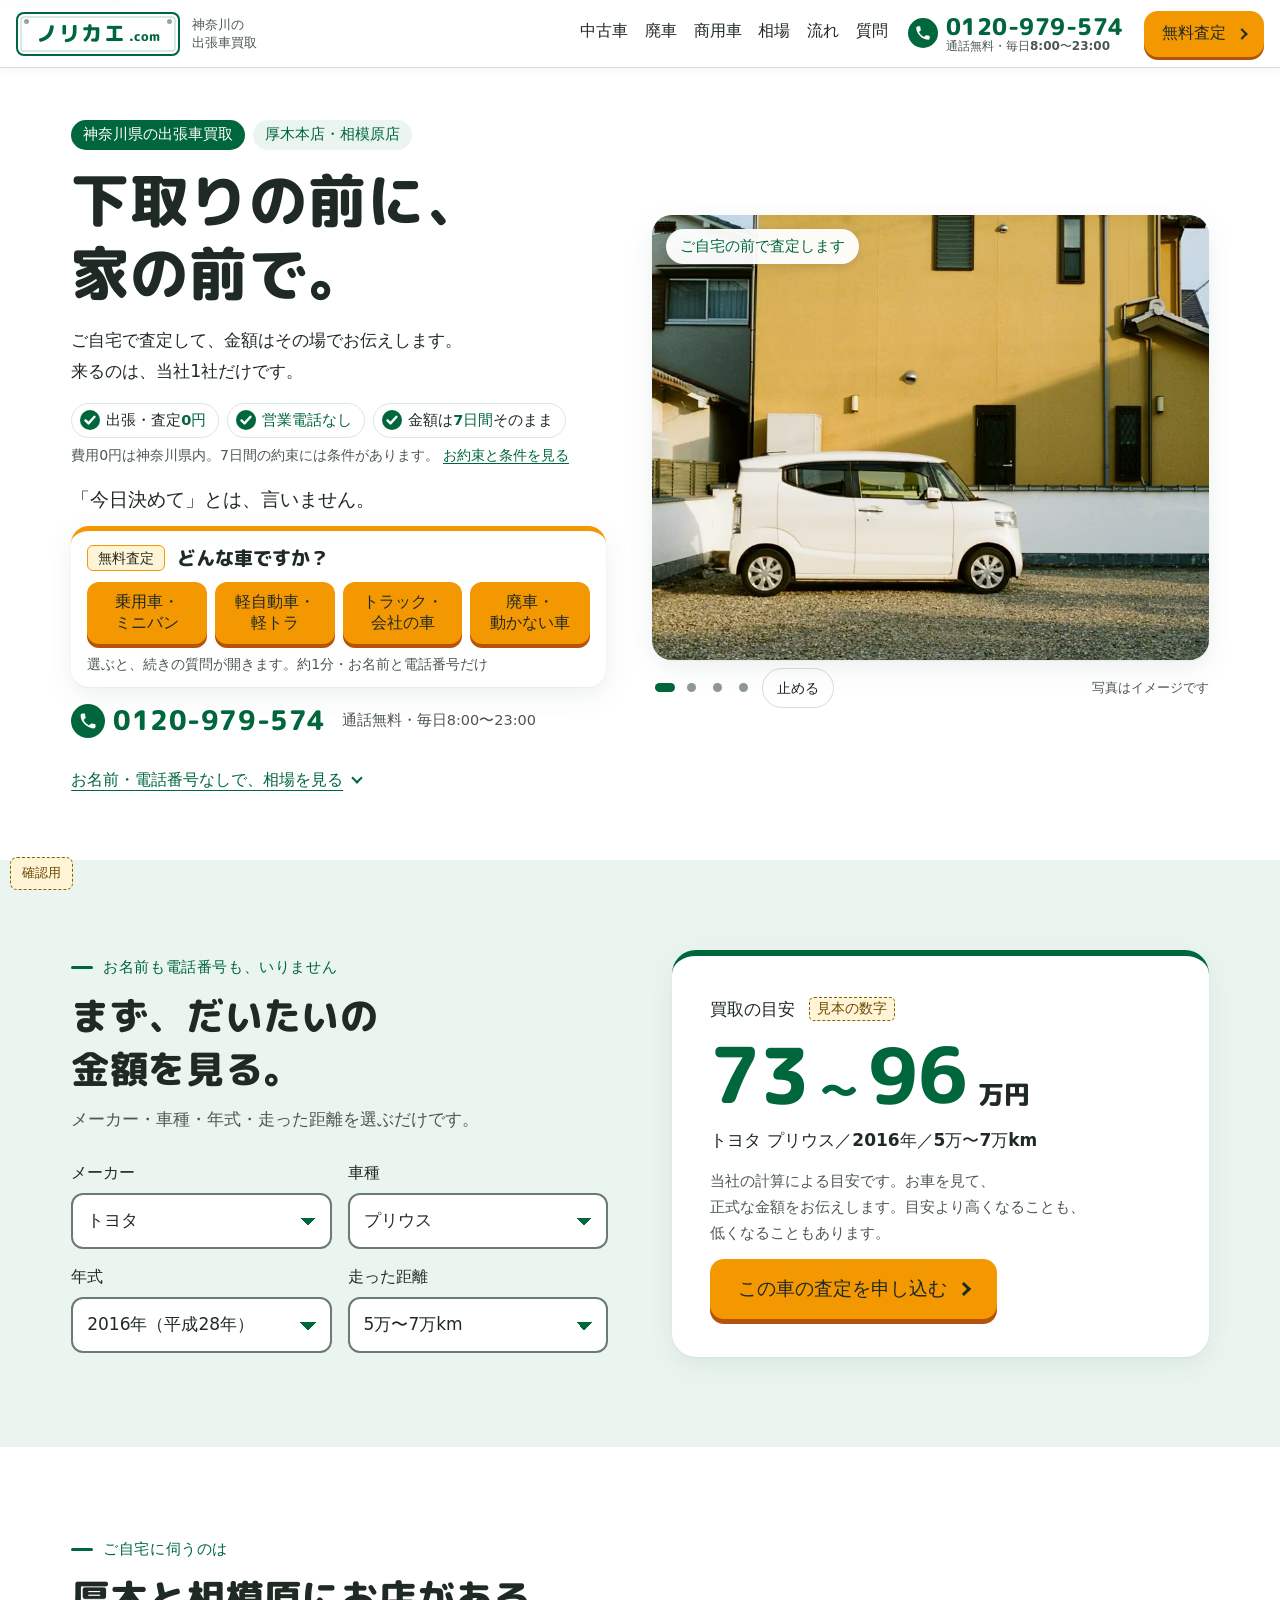
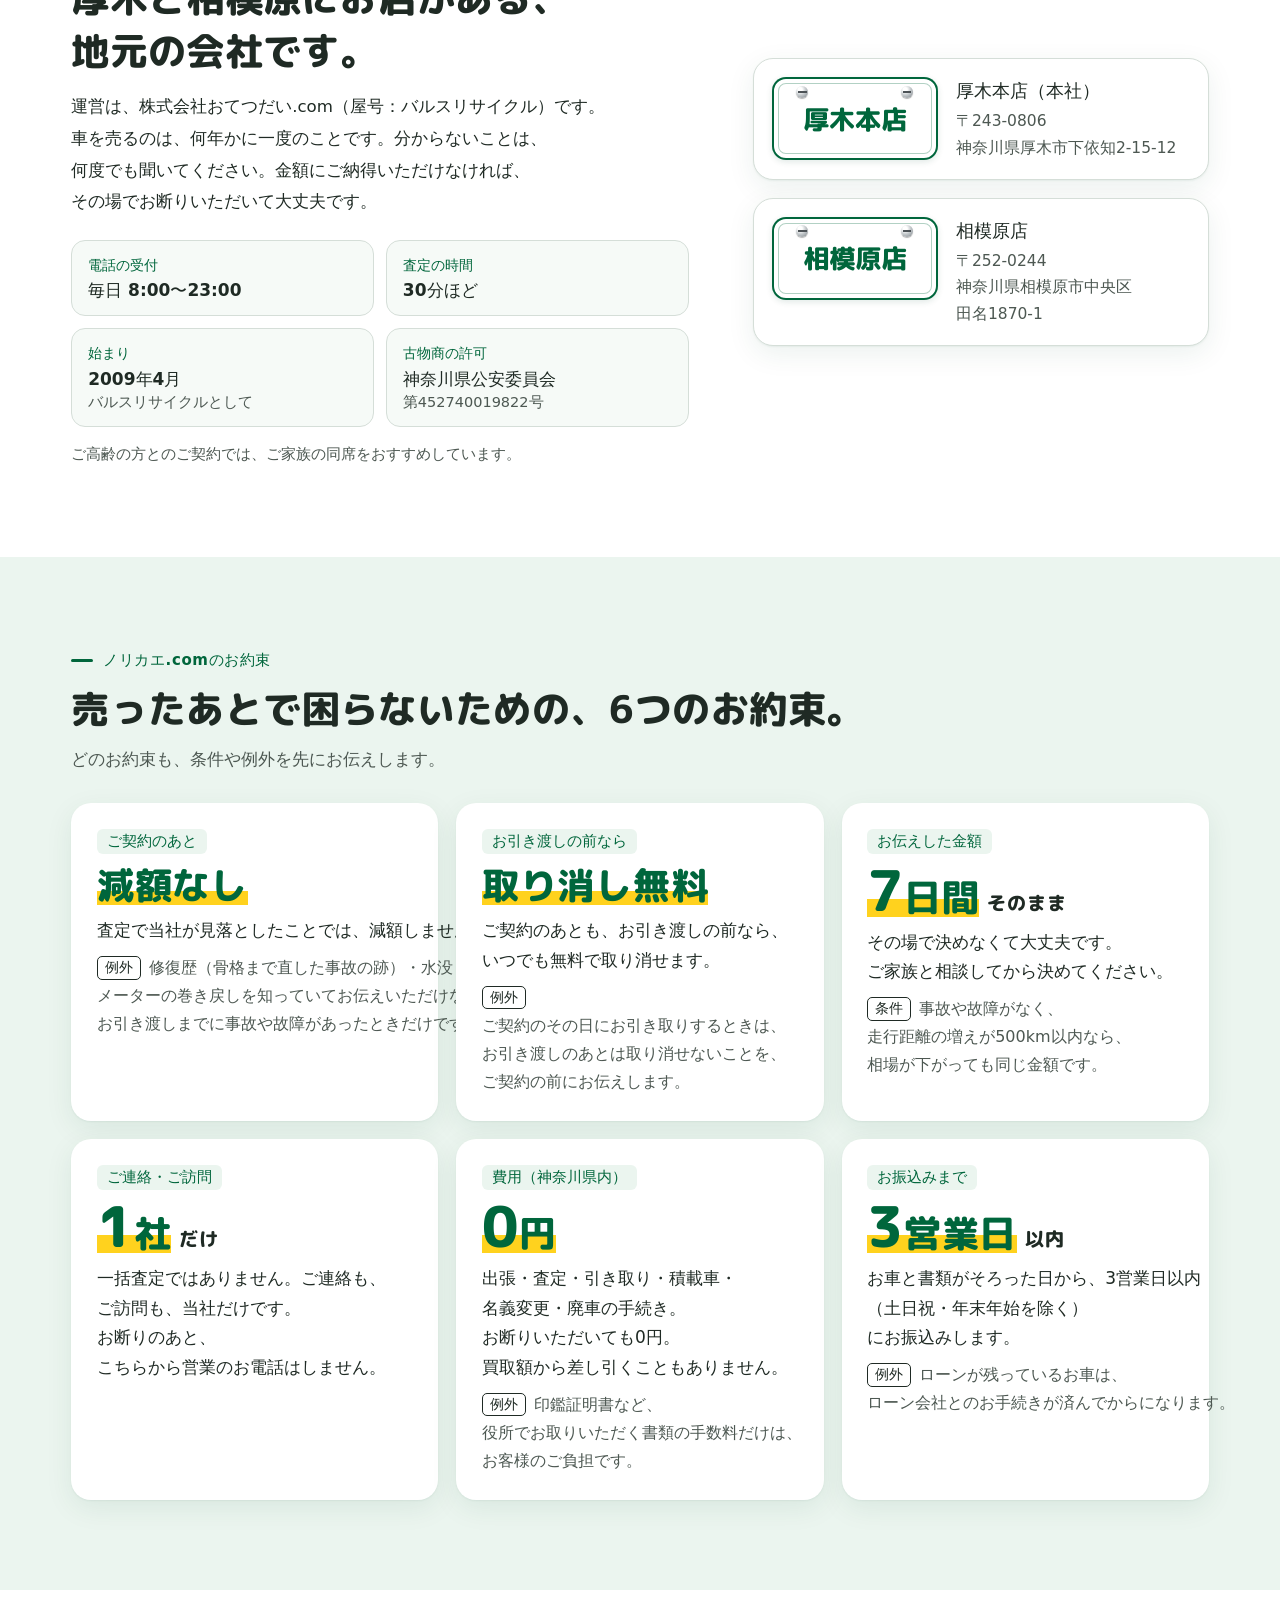
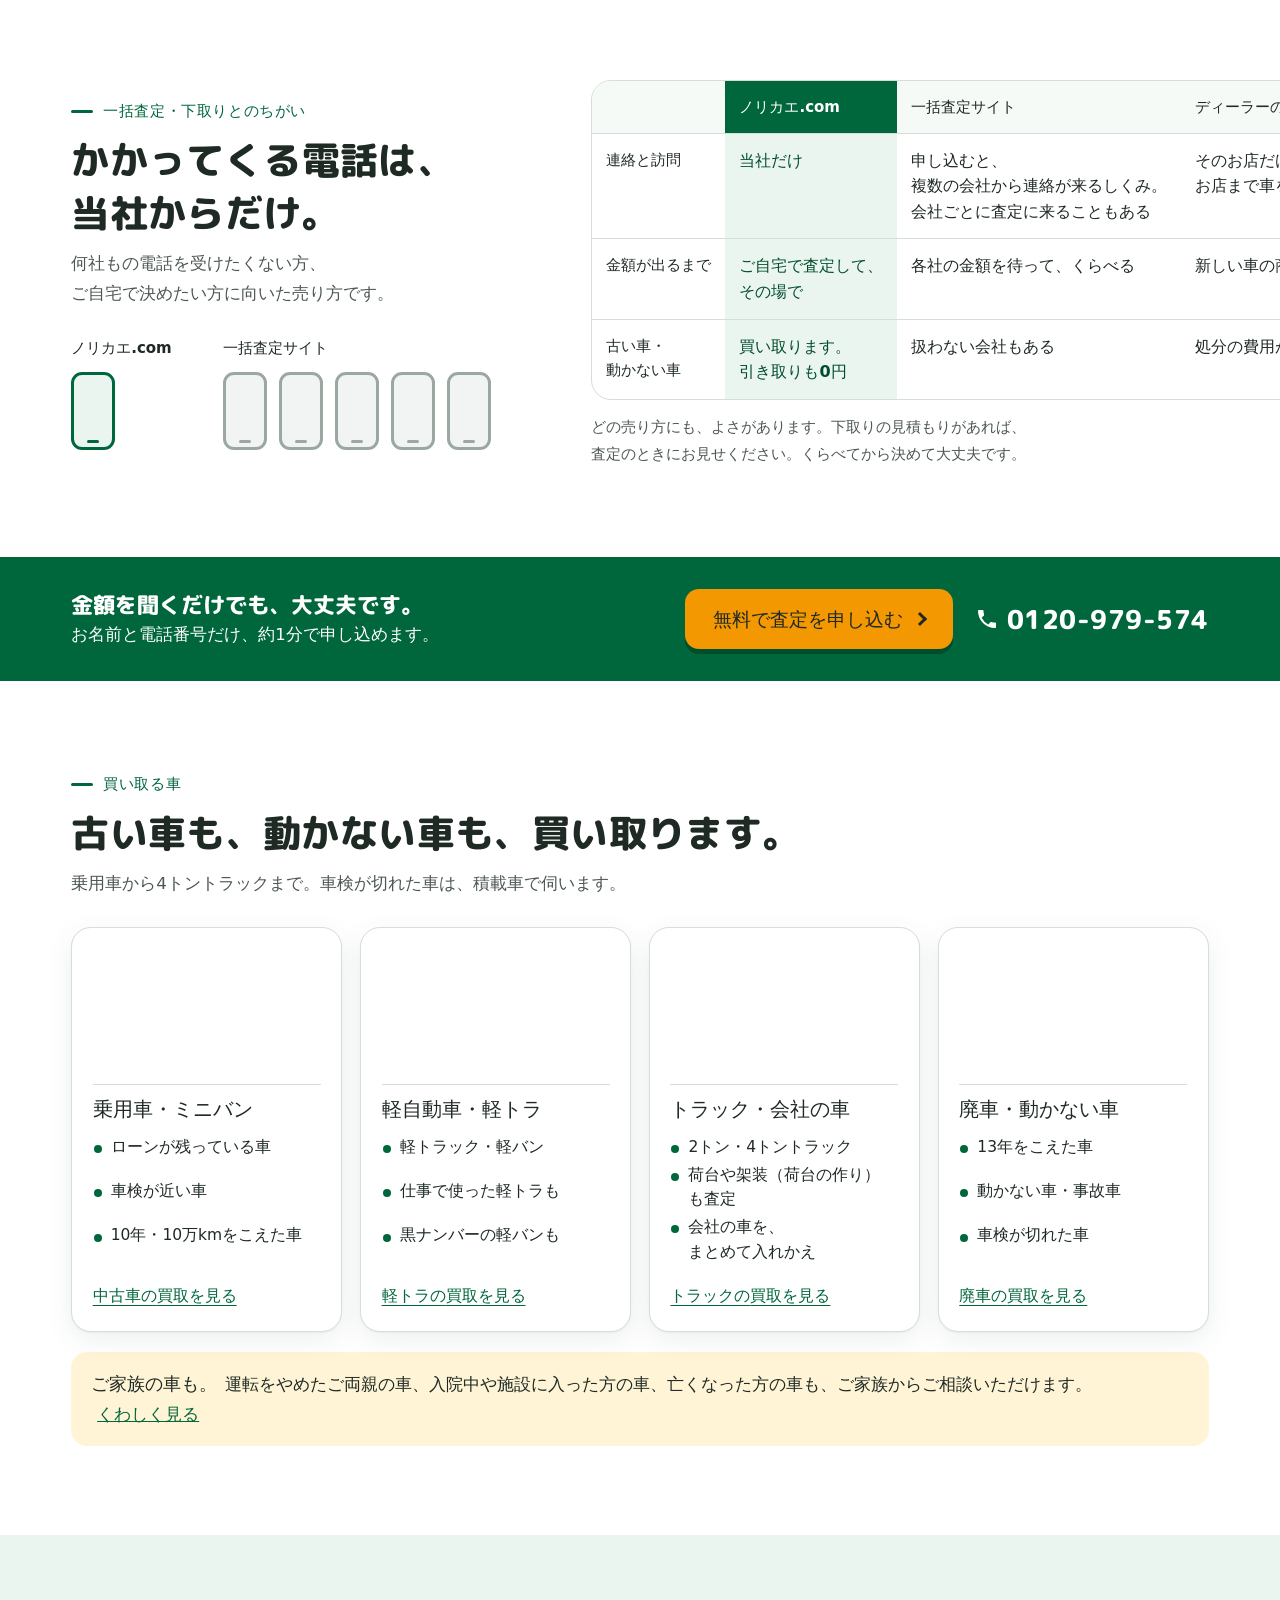
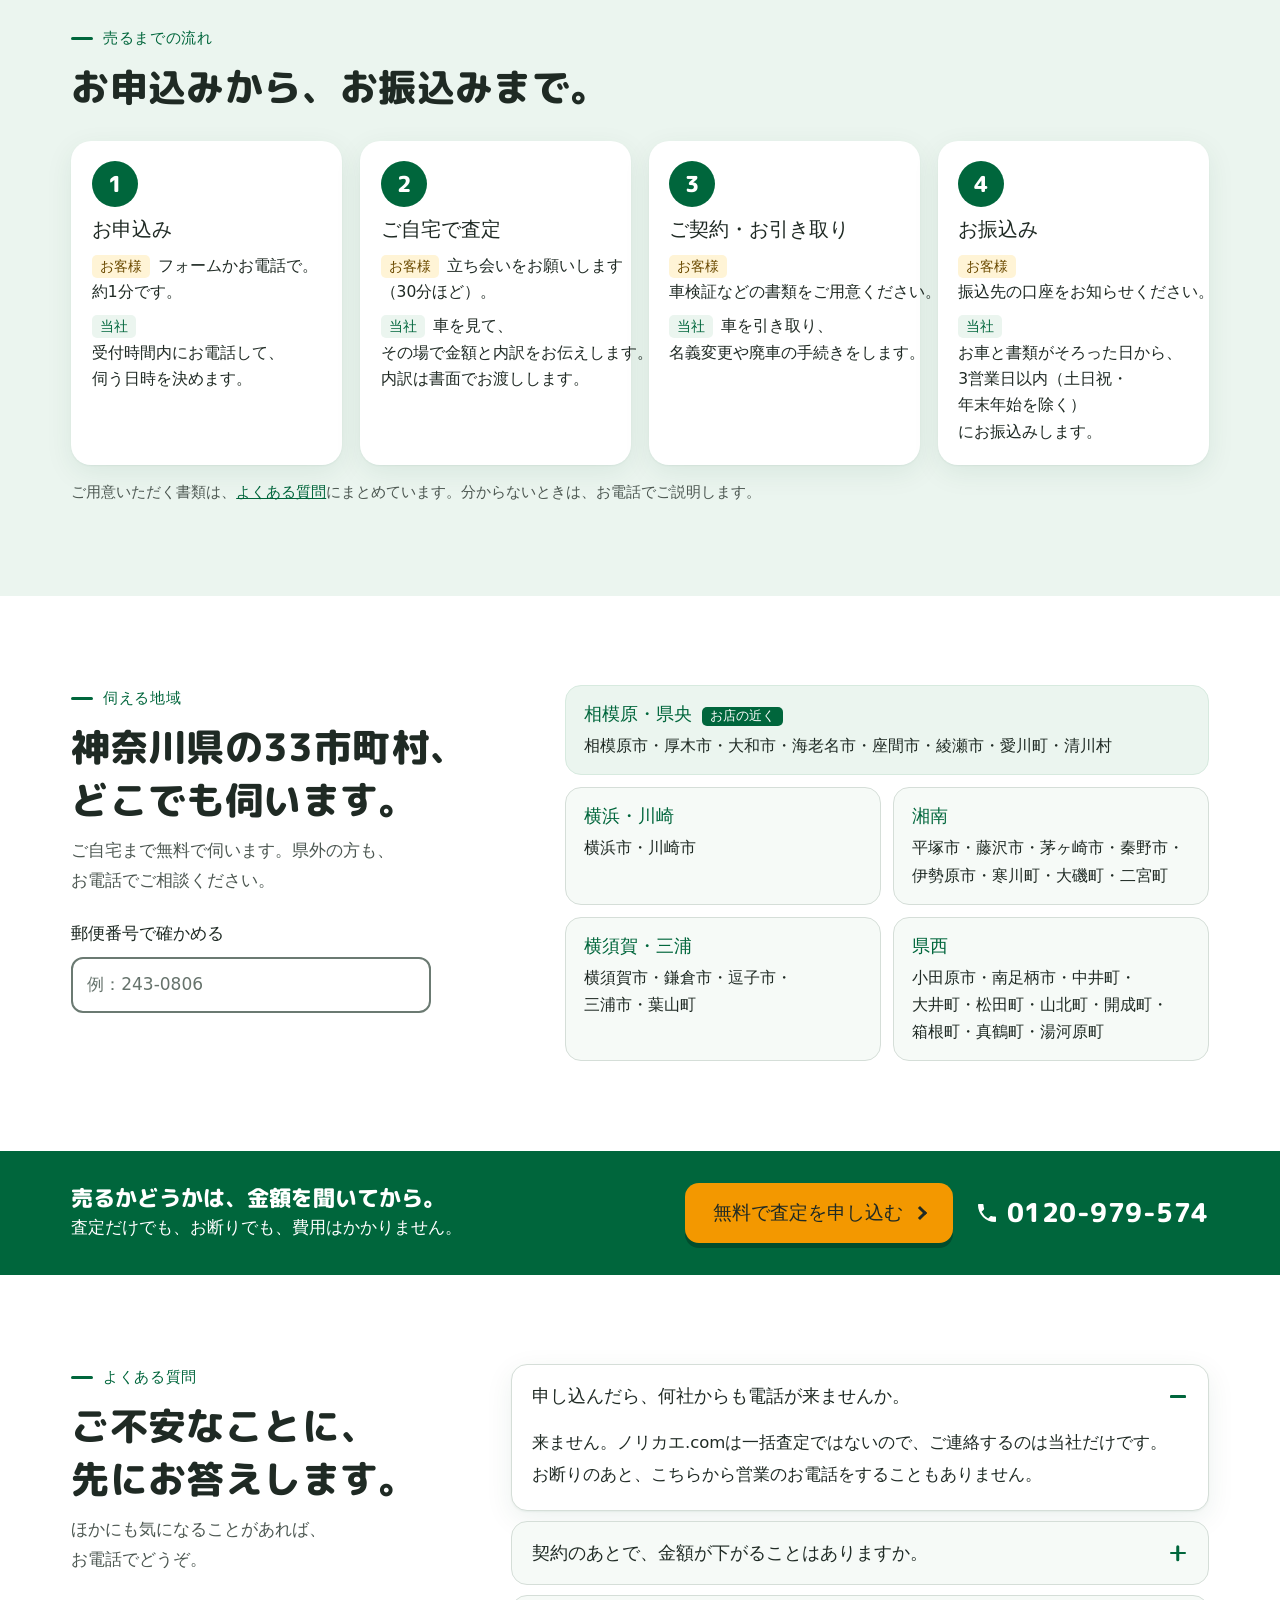
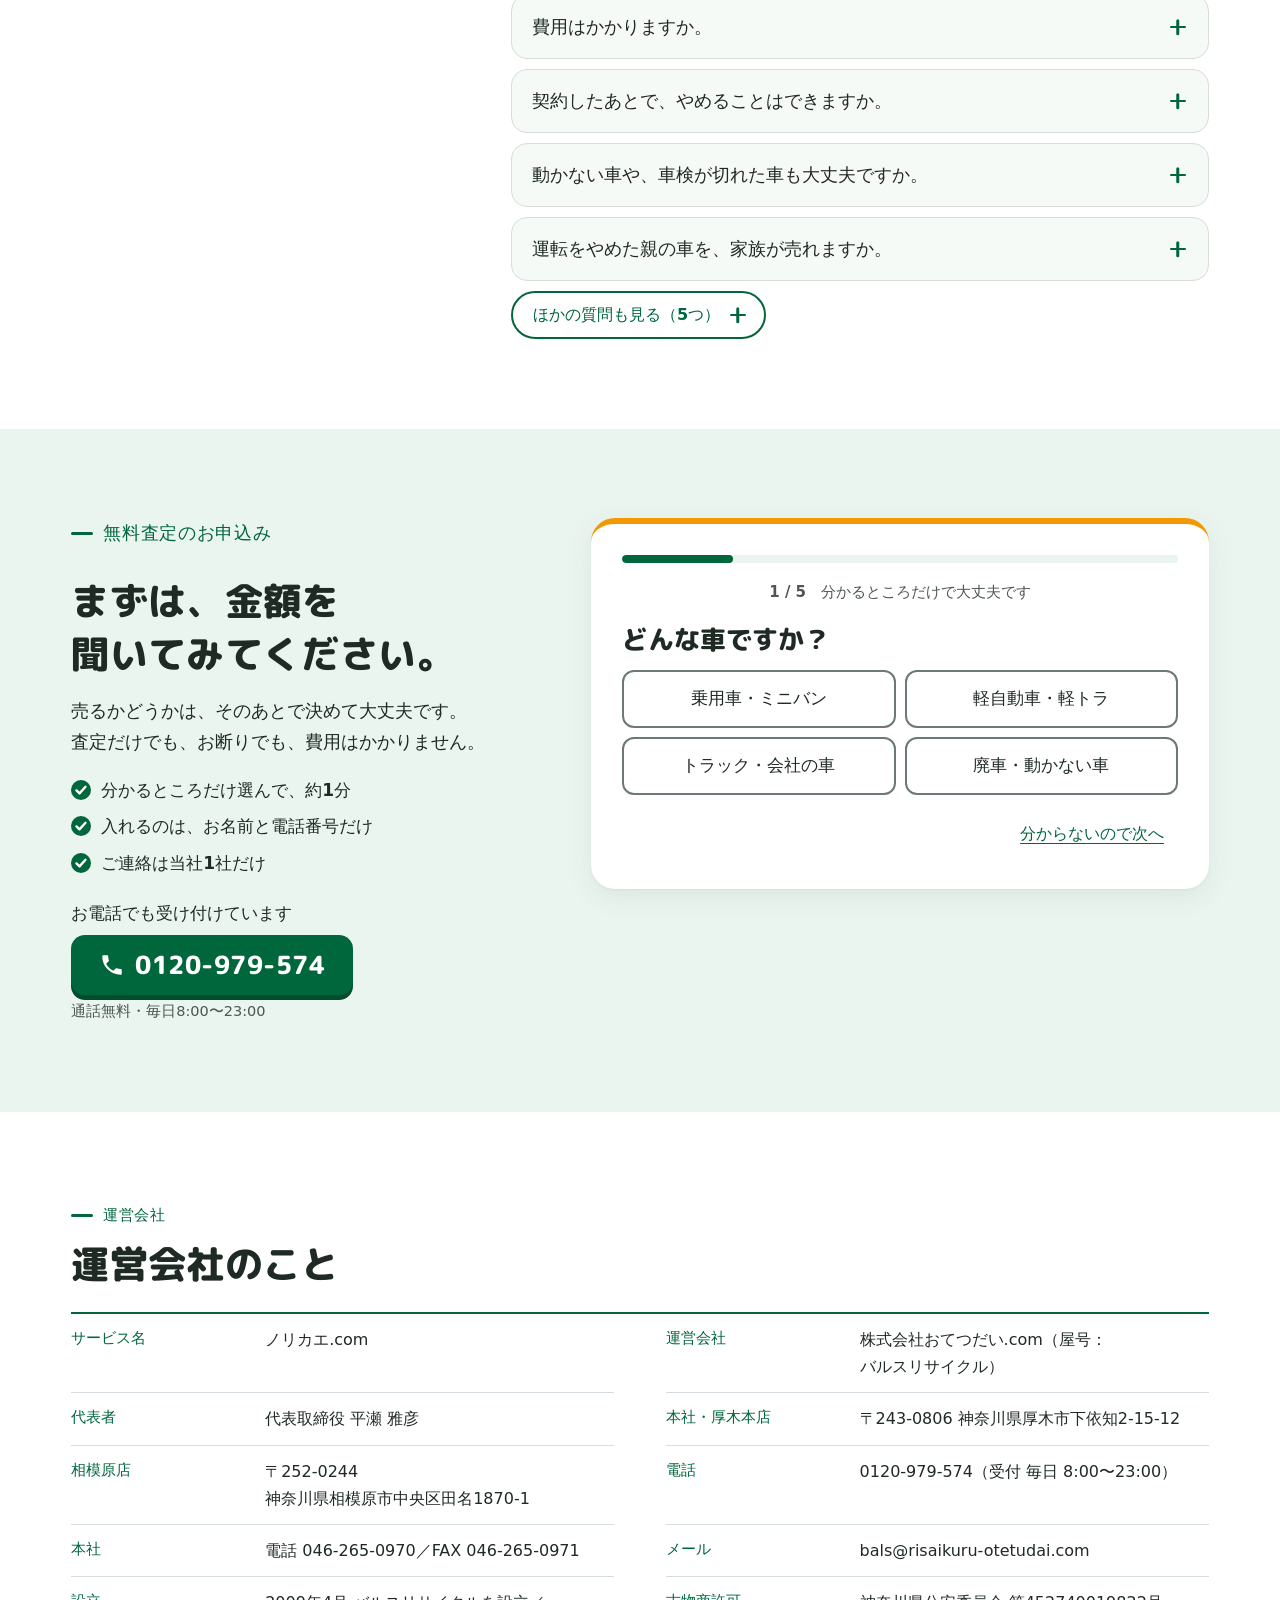
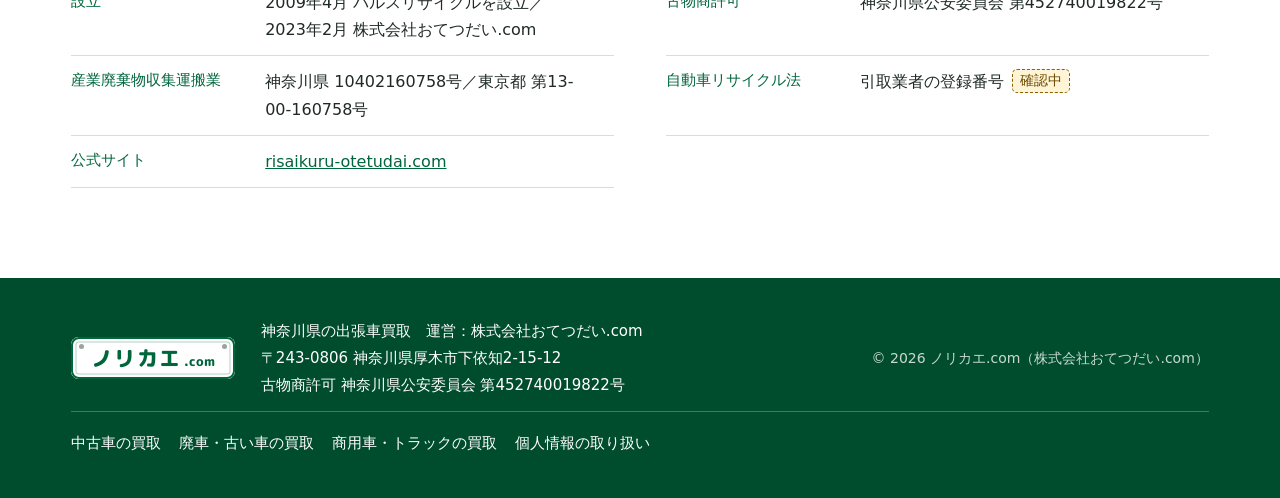
==== commit e91c1e46: "第13版：最初の画面と個別ページの写真を新しい3枚に。写真の点と「止める」を写真の下へ Co-Authored-By: Claude Opus 5.5 <noreply@anthropic.com>" ====
--- a/index.html
+++ b/index.html
@@ -43,15 +43,15 @@
 
     <div class="show" id="show" role="region" aria-roledescription="スライドショー" aria-label="買い取る車の写真">
       <div class="show-view">
-        <figure class="slide is-on" data-img="assets/hero/hero-01" data-alt="瓦屋根の家の前に止まっている、オレンジ色の軽自動車">
+        <figure class="slide is-on" data-img="assets/hero/hero-07" data-alt="黄色い家の前の駐車場に止まっている、白い軽自動車">
           <picture>
-            <source type="image/avif" srcset="assets/hero/hero-01-640.avif 640w, assets/hero/hero-01-960.avif 960w, assets/hero/hero-01-1440.avif 1440w" sizes="(min-width: 900px) 52vw, calc(100vw - 32px)">
-            <img src="assets/hero/hero-01-960.webp" srcset="assets/hero/hero-01-640.webp 640w, assets/hero/hero-01-960.webp 960w, assets/hero/hero-01-1440.webp 1440w" sizes="(min-width: 900px) 52vw, calc(100vw - 32px)" width="1440" height="1080" alt="瓦屋根の家の前に止まっている、オレンジ色の軽自動車" fetchpriority="high">
+            <source type="image/avif" srcset="assets/hero/hero-07-640.avif 640w, assets/hero/hero-07-960.avif 960w, assets/hero/hero-07-1440.avif 1440w" sizes="(min-width: 900px) 52vw, calc(100vw - 32px)">
+            <img src="assets/hero/hero-07-960.webp" srcset="assets/hero/hero-07-640.webp 640w, assets/hero/hero-07-960.webp 960w, assets/hero/hero-07-1440.webp 1440w" sizes="(min-width: 900px) 52vw, calc(100vw - 32px)" width="1440" height="1080" alt="黄色い家の前の駐車場に止まっている、白い軽自動車" fetchpriority="high">
           </picture>
           <figcaption>ご自宅の前で査定します</figcaption>
         </figure>
-        <figure class="slide" data-img="assets/hero/hero-03" data-alt="家の軒先に止まっている、水色の軽自動車"><figcaption>軽自動車も</figcaption></figure>
-        <figure class="slide" data-img="assets/hero/hero-04" data-alt="庭のそばに止まっている、白い軽トラック"><figcaption>軽トラ・トラックも</figcaption></figure>
+        <figure class="slide" data-img="assets/hero/hero-08" data-alt="和風の家の前の砂利の駐車場に止まっている、ベージュの軽自動車と白いバン"><figcaption>軽自動車も</figcaption></figure>
+        <figure class="slide" data-img="assets/hero/hero-09" data-alt="木の板の壁の前に止まっている、白い軽トラック"><figcaption>軽トラ・トラックも</figcaption></figure>
         <figure class="slide" data-img="assets/hero/hero-05" data-alt="木の下に長く置かれている、古い軽自動車が2台"><figcaption>古い車・動かない車も</figcaption></figure>
       </div>
       <p class="show-note">写真はイメージです</p>
--- a/assets/site.css
+++ b/assets/site.css
@@ -165,13 +165,14 @@
 .hero-souba{justify-self:start;display:inline-flex;align-items:center;gap:10px;margin-top:16px;min-height:44px;font-weight:700;font-size:16px;color:var(--green);text-underline-offset:5px}
 .hero-souba::after{content:"";width:8px;height:8px;border-right:2.5px solid currentColor;border-bottom:2.5px solid currentColor;transform:translateY(-3px) rotate(45deg)}
 
-.show{position:relative;min-width:0;isolation:isolate}
+.show{position:relative;min-width:0;isolation:isolate;display:grid;grid-template-columns:minmax(0,1fr) auto;align-items:center;column-gap:12px}
+.show-view{grid-column:1/-1}
 .show-view{position:relative;aspect-ratio:4/3;border-radius:var(--r);overflow:hidden;background:var(--mint-2);box-shadow:var(--shadow);isolation:isolate}
 .slide{position:absolute;inset:0;opacity:0;visibility:hidden}
 .slide.is-on{opacity:1;visibility:visible;z-index:2}
 .slide.is-off{opacity:1;visibility:visible;z-index:1}
 .slide picture,.slide img{display:block;width:100%;height:100%}
-.slide img{object-fit:cover;transform-origin:62% 58%}
+.slide img{object-fit:cover;object-position:50% 75%;transform-origin:50% 70%}
 .motion .slide{transition:opacity .9s ease,visibility 0s .9s}
 .motion .slide.is-on{transition:opacity .9s ease,visibility 0s}
 .motion .slide.is-off{transition:none}
@@ -179,13 +180,15 @@
 .motion .show.paused .slide img{animation-play-state:paused}
 @keyframes kb{from{transform:scale(1)}to{transform:scale(1.06)}}
 .slide figcaption{position:absolute;left:14px;top:14px;z-index:3;padding:7px 14px;border-radius:999px;background:rgba(255,255,255,.95);color:var(--green);font-weight:700;font-size:clamp(14.5px,1.2vw,17px);line-height:1.4;box-shadow:0 2px 10px rgba(0,0,0,.12)}
-.show-ui{position:absolute;left:12px;bottom:10px;z-index:4;display:flex;align-items:center;gap:6px}
-.show-dots{display:flex;gap:2px;padding:0 6px;border-radius:999px;background:rgba(255,255,255,.92)}
+/* 点と「止める」は、写真の下の左。右に「写真はイメージです」 */
+.show-ui{grid-column:1;display:flex;align-items:center;gap:6px;margin-top:8px;min-width:0}
+.show-dots{display:flex;gap:0}
 .show-dots button{width:26px;height:40px;padding:0;border:0;background:none;cursor:pointer;display:grid;place-items:center}
 .show-dots button::before{content:"";width:9px;height:9px;border-radius:50%;background:#8C9A92;transition:width .3s,background-color .3s,border-radius .3s}
 .show-dots button[aria-current="true"]::before{width:20px;border-radius:5px;background:var(--green)}
-.show-pause{order:2;min-height:40px;padding:0 14px;border:0;border-radius:999px;background:rgba(255,255,255,.92);color:var(--ink);font:700 14px/1 var(--f-body);cursor:pointer}
-.show-note{margin-top:6px;font-size:13px;color:var(--ink-2);text-align:right}
+.show-pause{order:2;min-height:40px;padding:0 14px;border:1.5px solid var(--line);border-radius:999px;background:#fff;color:var(--ink);font:700 14px/1 var(--f-body);cursor:pointer}
+.show-pause:hover{border-color:var(--green);color:var(--green)}
+.show-note{grid-column:2;margin-top:8px;font-size:13px;color:var(--ink-2);text-align:right}
 
 @media (min-width:900px){
   .hero{min-height:min(100svh,860px);display:grid;align-items:center}
@@ -488,7 +491,7 @@
   .show-view{aspect-ratio:3/2}
   .show-note{font-size:12px;margin-top:4px}
   .slide figcaption{left:10px;top:10px;font-size:14px;padding:5px 12px}
-  .show-ui{left:8px;bottom:6px}
+  .show-ui{margin-top:4px}
   .show-dots button{width:22px;height:36px}
   .show-pause{min-height:36px;padding:0 12px;font-size:13px}
   .sec h2{font-size:clamp(24px,7vw,28px)}
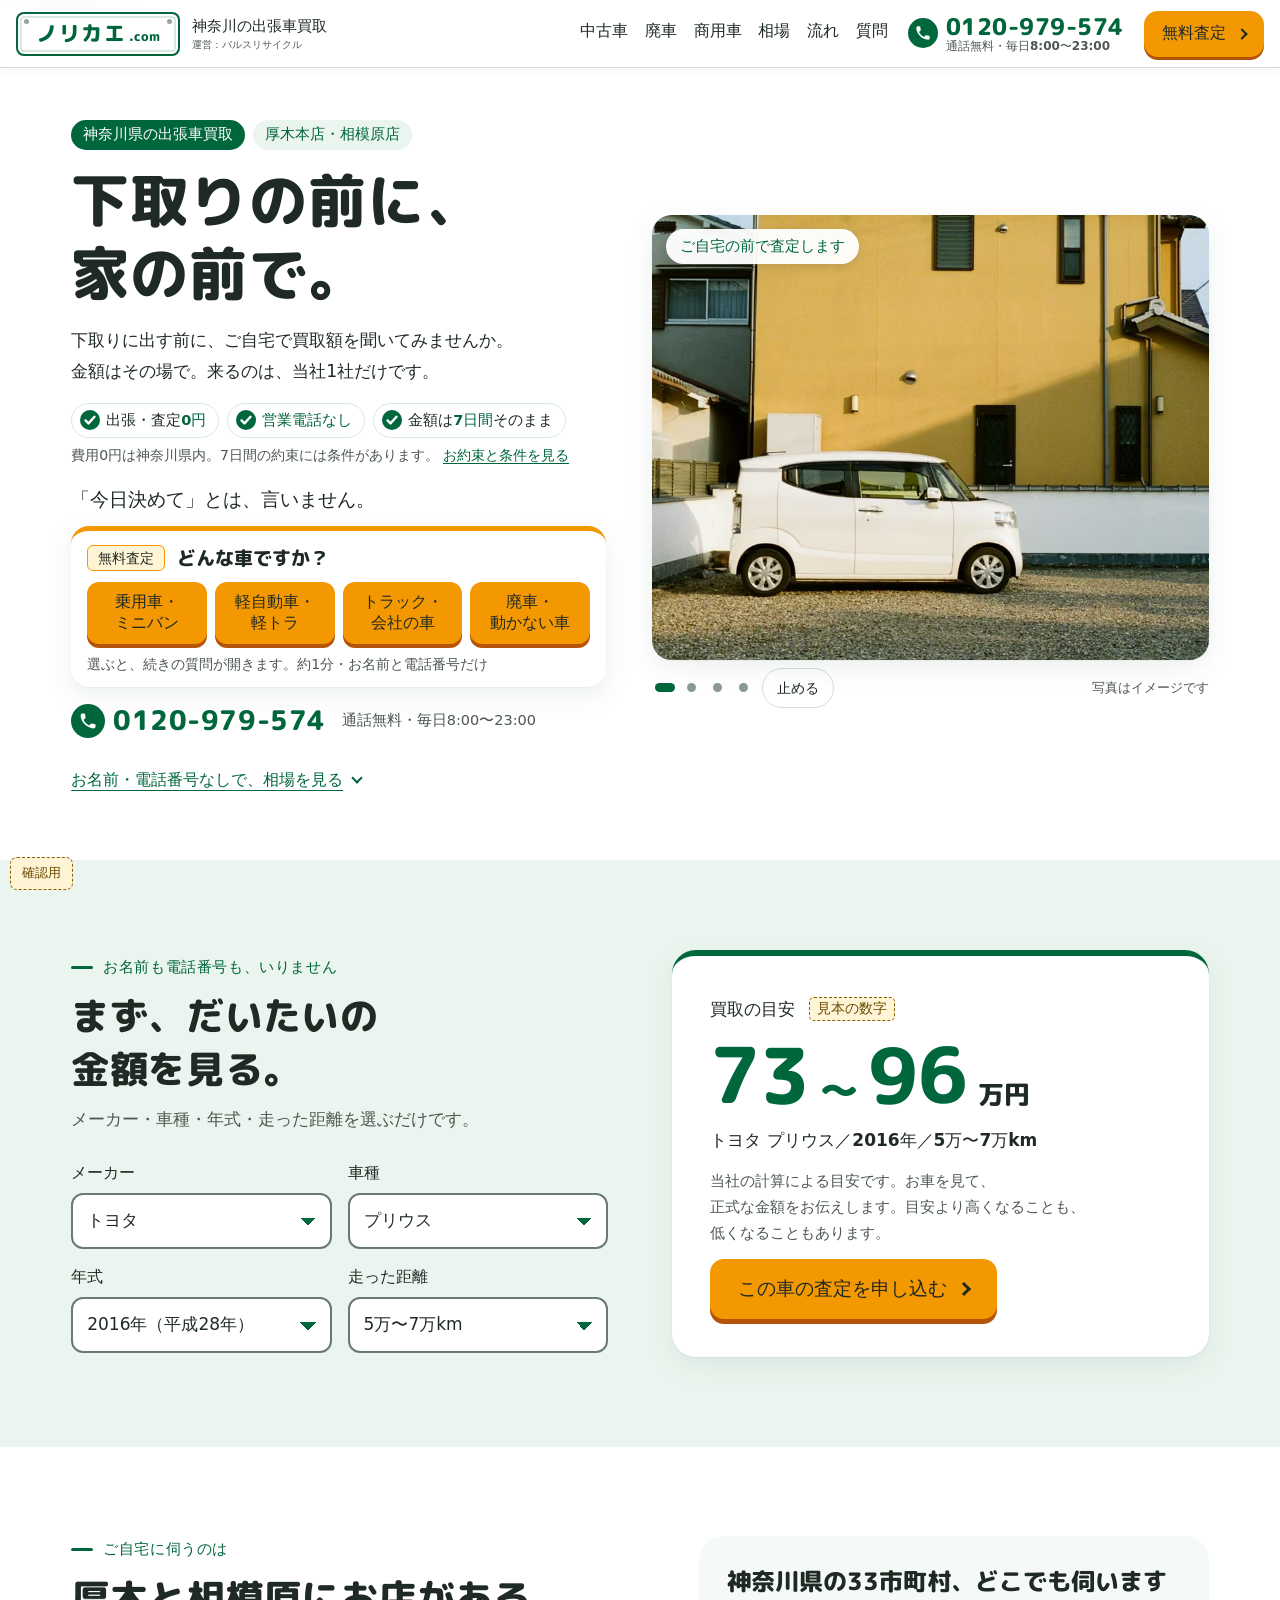
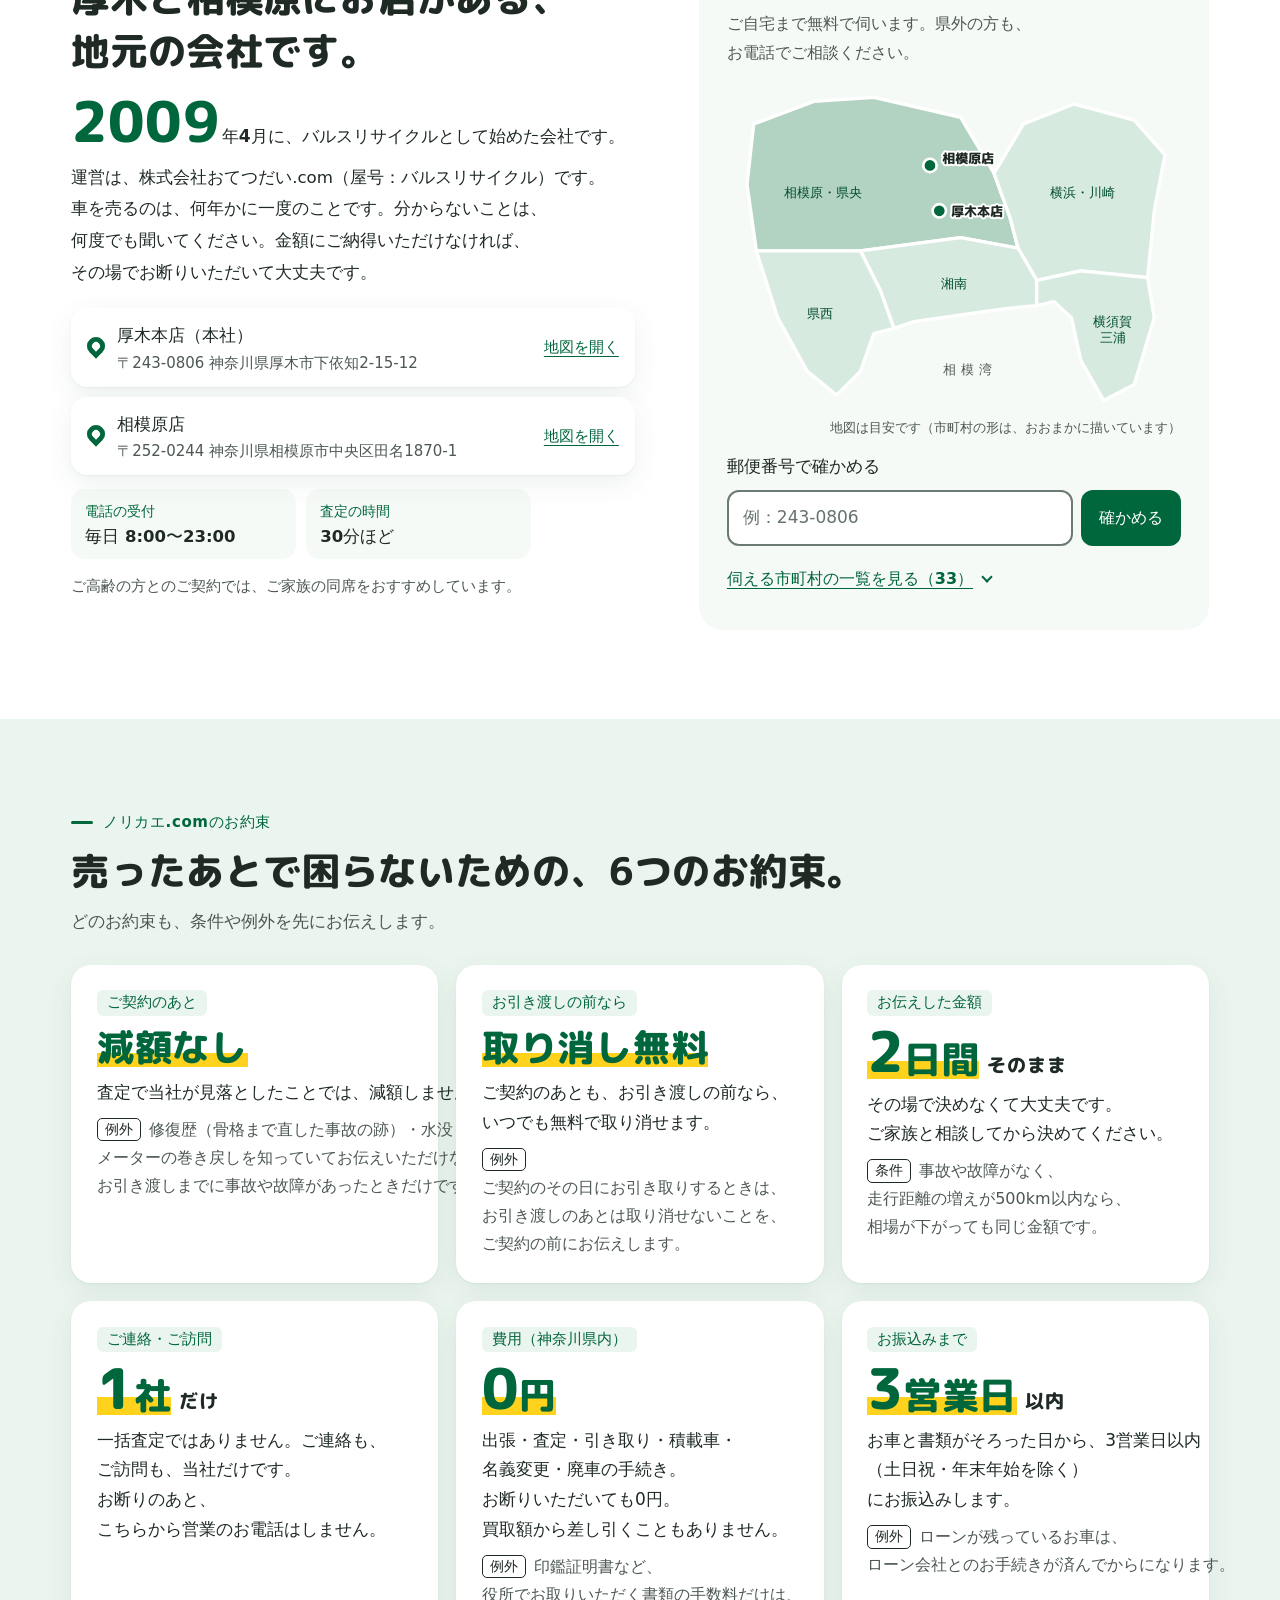
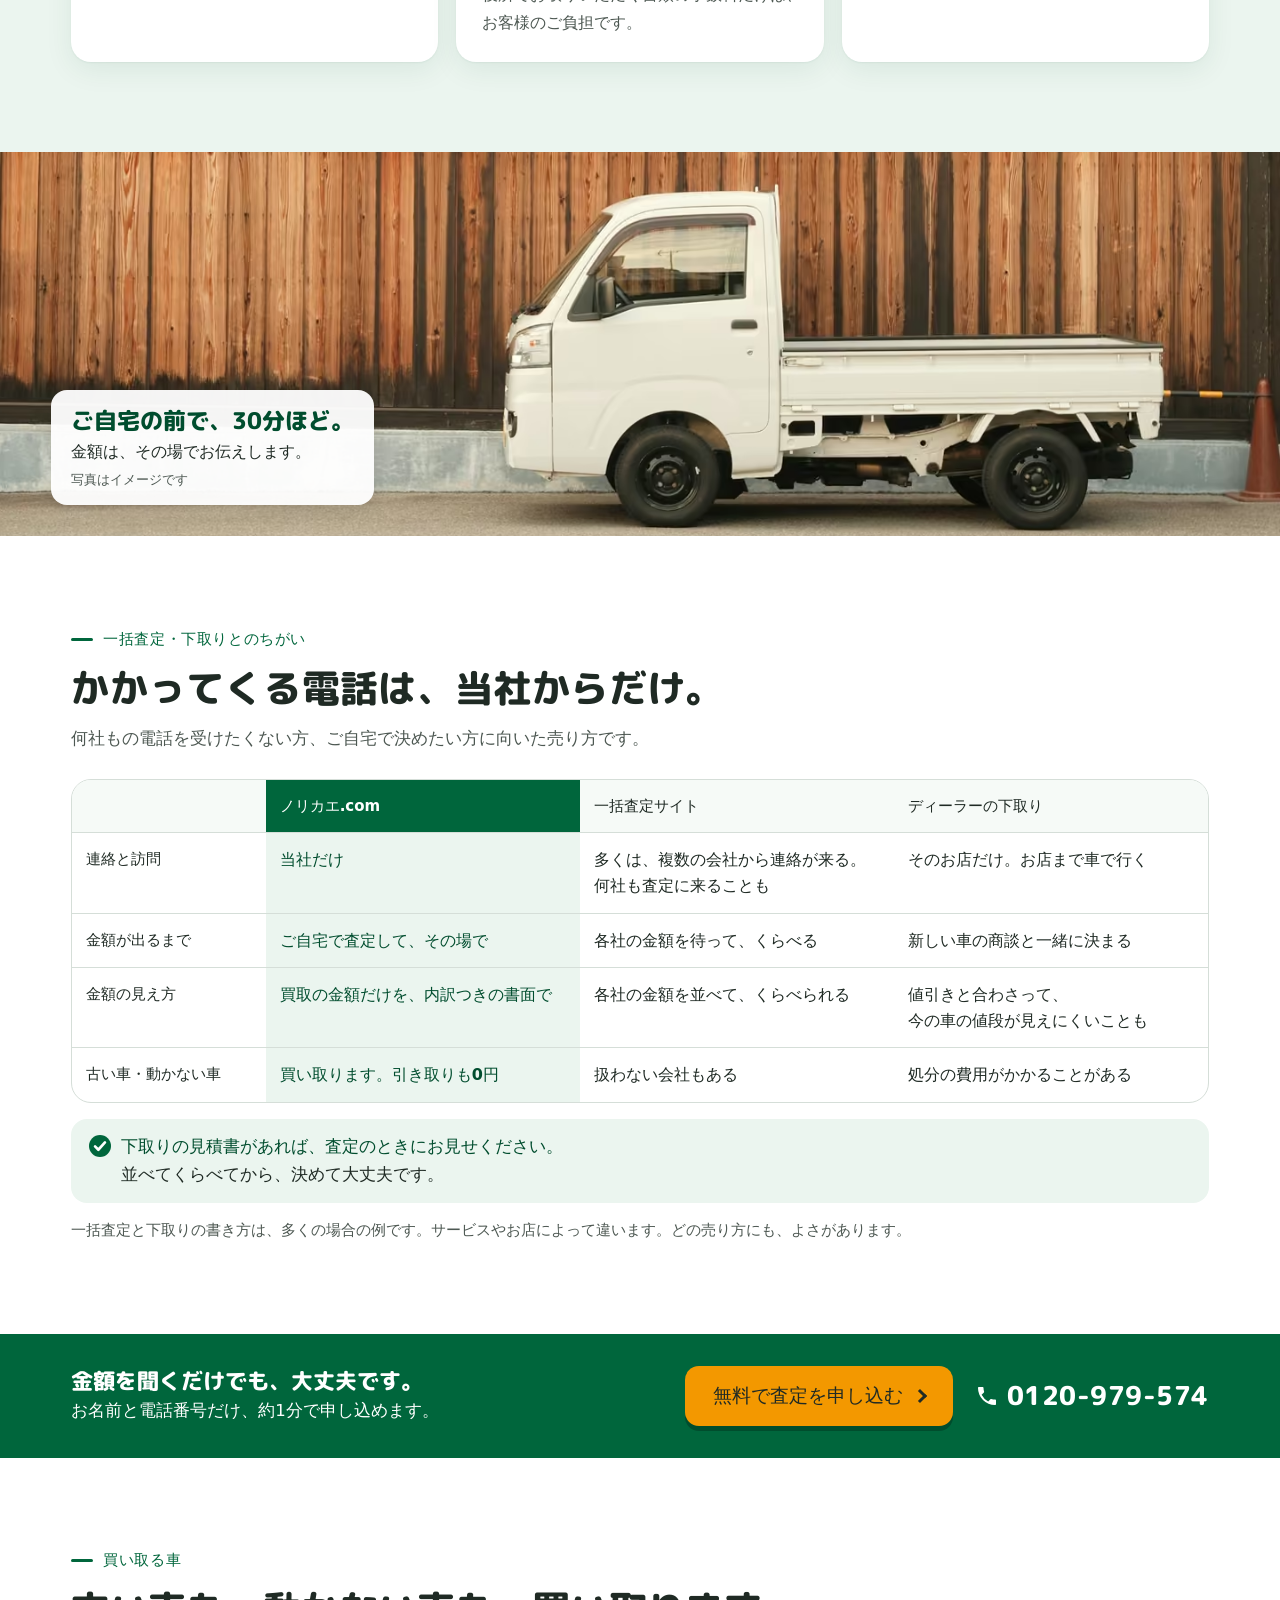
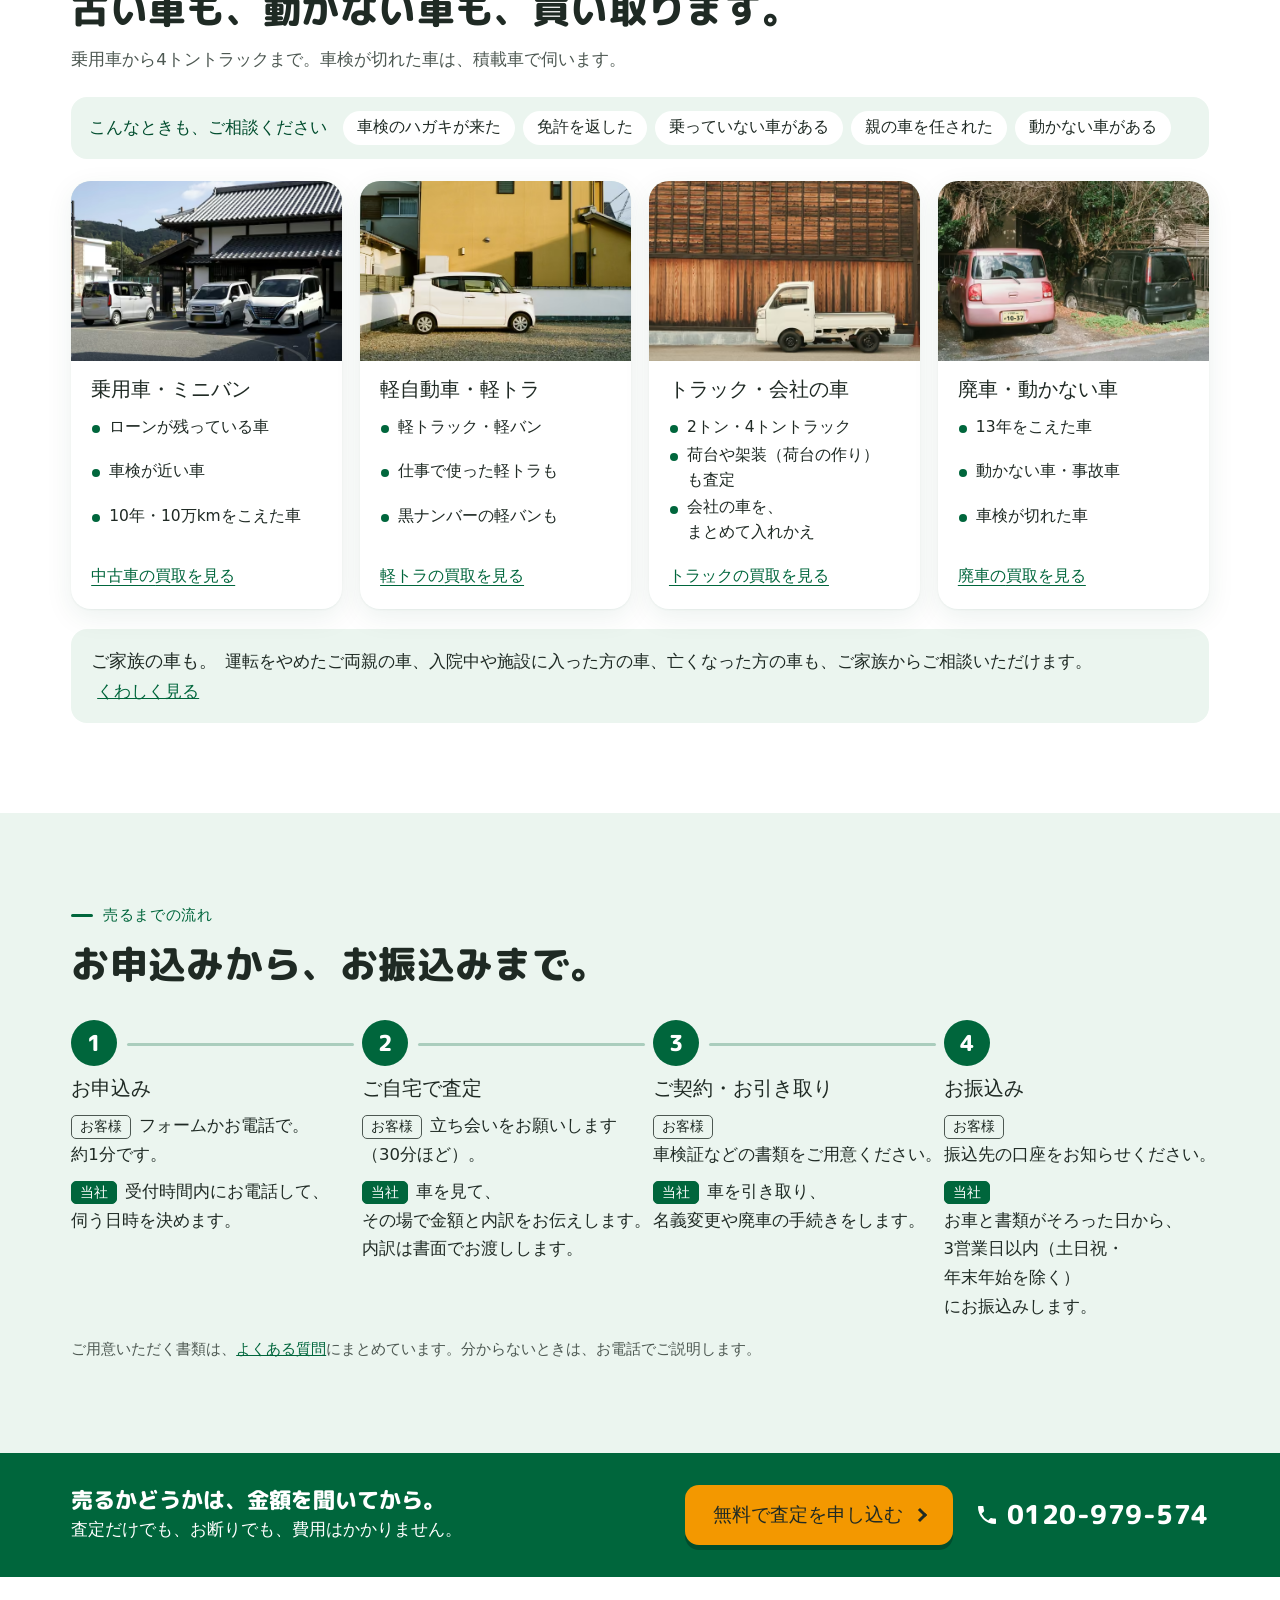
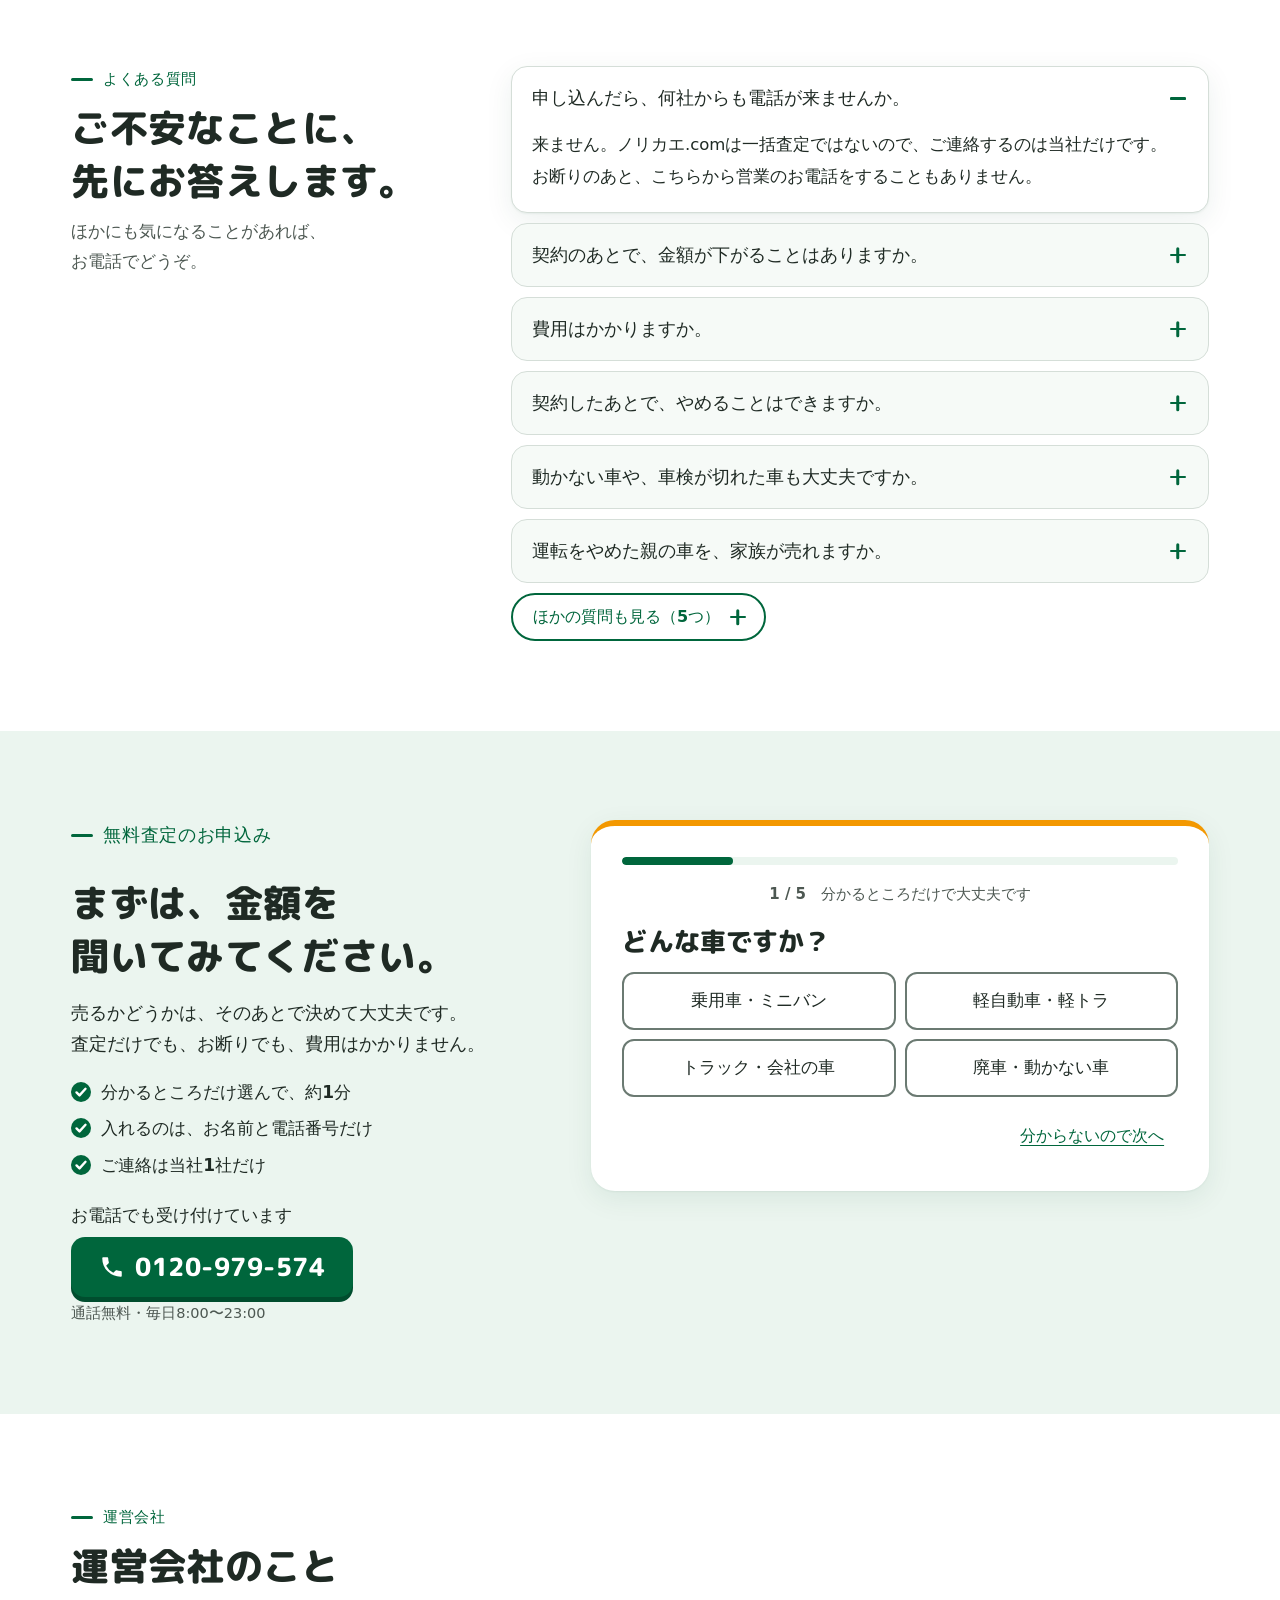
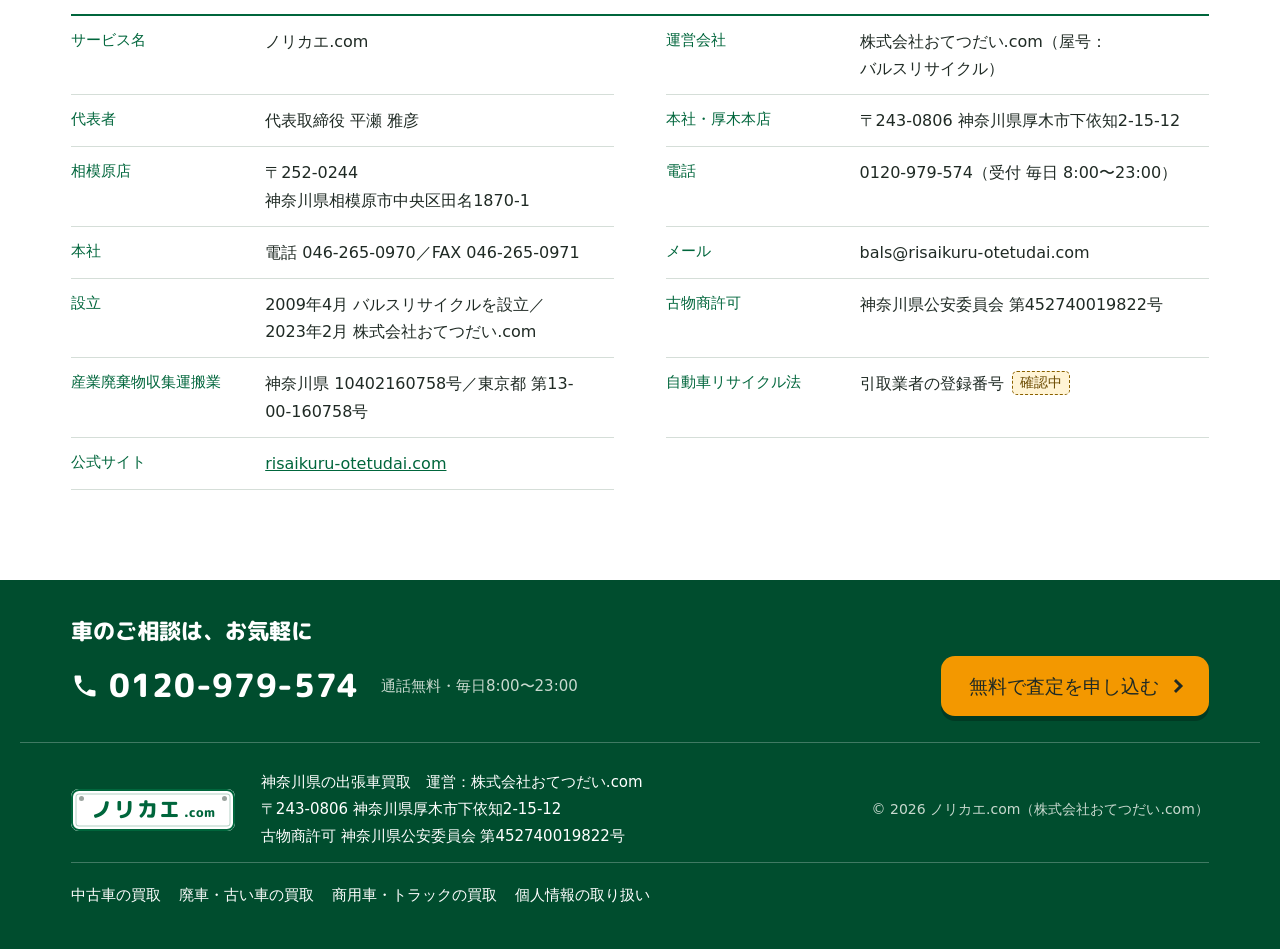
==== commit 74afad18: "第13版：辛口評価の中の10件（お店と地域を地図つきの1章に、ちがいの表、こんなときも、車の写真、流れの図、写真の帯、フッター） Co-Authored-By: Claude Opus 5.5 <no" ====
--- a/index.html
+++ b/index.html
@@ -21,7 +21,7 @@
 <header class="bar">
   <a class="bar-logo" href="#top" aria-label="ノリカエ.com ページの先頭へ">
     <span class="logo" aria-hidden="true"><i></i><i></i><span class="logo-t">ノリカエ<small>.com</small></span></span>
-    <span class="bar-by">神奈川の<br>出張車買取</span>
+    <span class="bar-by"><b>神奈川の出張車買取</b><small>運営：バルスリサイクル</small></span>
   </a>
   <nav class="bar-nav" aria-label="ページの中の案内">
     <a href="usedcar.html">中古車</a><a href="haisha.html">廃車</a><a href="truck.html">商用車</a><a href="#price">相場</a><a href="#flow">流れ</a><a href="#faq">質問</a>
@@ -57,7 +57,7 @@
       <p class="show-note">写真はイメージです</p>
     </div>
 
-    <p class="lead">ご自宅で査定して、金額はその場でお伝えします。来るのは、当社1社だけです。</p>
+    <p class="lead">下取りに出す前に、ご自宅で買取額を聞いてみませんか。金額はその場で。来るのは、当社1社だけです。</p>
     <div class="trust-box">
       <ul class="trust" aria-label="ノリカエ.comのお約束から">
         <li>出張・査定<b>0円</b></li><li><b>営業電話なし</b></li><li>金額は<b>7日間</b>そのまま</li>
@@ -114,27 +114,66 @@
     <div class="shop-copy">
       <p class="kick">ご自宅に伺うのは</p>
       <h2 id="shop-title">厚木と相模原にお店がある、地元の会社です。</h2>
+      <p class="since"><b>2009</b><span>年4月に、バルスリサイクルとして始めた会社です。</span></p>
       <p class="shop-say">運営は、株式会社おてつだい.com（屋号：バルスリサイクル）です。車を売るのは、何年かに一度のことです。分からないことは、何度でも聞いてください。金額にご納得いただけなければ、その場でお断りいただいて大丈夫です。</p>
+      <ul class="stores">
+        <li><b>厚木本店（本社）</b><span>〒243-0806 神奈川県厚木市<span class="nw">下依知2-15-12</span></span><a href="https://www.google.com/maps/search/?api=1&amp;query=%E7%A5%9E%E5%A5%88%E5%B7%9D%E7%9C%8C%E5%8E%9A%E6%9C%A8%E5%B8%82%E4%B8%8B%E4%BE%9D%E7%9F%A52-15-12" target="_blank" rel="noopener">地図を開く</a></li>
+        <li><b>相模原店</b><span>〒252-0244 神奈川県相模原市中央区<span class="nw">田名1870-1</span></span><a href="https://www.google.com/maps/search/?api=1&amp;query=%E7%A5%9E%E5%A5%88%E5%B7%9D%E7%9C%8C%E7%9B%B8%E6%A8%A1%E5%8E%9F%E5%B8%82%E4%B8%AD%E5%A4%AE%E5%8C%BA%E7%94%B0%E5%90%8D1870-1" target="_blank" rel="noopener">地図を開く</a></li>
+      </ul>
       <dl class="facts">
         <div><dt>電話の受付</dt><dd>毎日 8:00〜23:00</dd></div>
         <div><dt>査定の時間</dt><dd>30分ほど</dd></div>
-        <div><dt>始まり</dt><dd>2009年4月<small>バルスリサイクルとして</small></dd></div>
-        <div><dt>古物商の許可</dt><dd>神奈川県公安委員会<small>第452740019822号</small></dd></div>
       </dl>
       <p class="note">ご高齢の方とのご契約では、ご家族の同席をおすすめしています。</p>
     </div>
-    <div class="stores">
-      <article class="store">
-        <div class="pl pl-white store-pl" aria-hidden="true"><i class="bolt b-l"></i><i class="bolt b-r"></i><small>株式会社おてつだい.com</small><b>厚木本店</b></div>
-        <h3>厚木本店（本社）</h3>
-        <p>〒243-0806<br>神奈川県厚木市<span class="nw">下依知2-15-12</span></p>
-      </article>
-      <article class="store">
-        <div class="pl pl-white store-pl" aria-hidden="true"><i class="bolt b-l"></i><i class="bolt b-r"></i><small>株式会社おてつだい.com</small><b>相模原店</b></div>
-        <h3>相模原店</h3>
-        <p>〒252-0244<br>神奈川県相模原市中央区<span class="nw">田名1870-1</span></p>
-      </article>
-    </div>
+
+    <section class="area-box" id="area" aria-labelledby="area-title">
+      <h3 id="area-title">神奈川県の33市町村、どこでも伺います</h3>
+      <p class="area-sub">ご自宅まで無料で伺います。県外の方も、お電話でご相談ください。</p>
+      <figure class="kmap">
+        <svg viewBox="40 22 340 250" role="img" aria-labelledby="kmap-t">
+          <title id="kmap-t">神奈川県の地図。厚木本店と相模原店は、県のまん中の相模原・県央にあります。</title>
+          <g class="km-land">
+            <path class="km-home" d="M55 100L60 55L105 38L150 35L215 50L240 92L252 125L258 148L215 140L140 150L62 150Z"/>
+            <path d="M240 92L262 55L300 40L345 52L368 78L360 120L355 170L305 165L272 172L258 148L252 125Z"/>
+            <path d="M140 150L215 140L258 148L272 172L272 191L250 193L215 198L180 203L165 208L155 180Z"/>
+            <path d="M272 172L305 165L355 170L360 200L345 250L322 262L305 232L298 200L285 188L272 191Z"/>
+            <path d="M62 150L140 150L155 180L165 208L150 212L140 240L122 258L100 240L78 200Z"/>
+          </g>
+          <g class="km-lab" aria-hidden="true">
+            <text x="112" y="110">相模原・県央</text>
+            <text x="306" y="110">横浜・川崎</text>
+            <text x="210" y="178">湘南</text>
+            <text x="329" y="206">横須賀<tspan x="329" dy="1.25em">三浦</tspan></text>
+            <text x="110" y="200">県西</text>
+            <text class="km-sea" x="222" y="242">相模湾</text>
+          </g>
+          <g class="km-pin" aria-hidden="true">
+            <circle cx="192" cy="86" r="5"/><text x="201" y="84">相模原店</text>
+            <circle cx="199" cy="120" r="5"/><text x="208" y="124">厚木本店</text>
+          </g>
+        </svg>
+        <figcaption>地図は目安です（市町村の形は、おおまかに描いています）</figcaption>
+      </figure>
+      <form class="zip" id="zip" aria-label="郵便番号で、伺えるか確かめる">
+        <label for="a-zip">郵便番号で確かめる</label>
+        <div class="zip-row">
+          <input id="a-zip" type="text" inputmode="numeric" autocomplete="postal-code" maxlength="8" placeholder="例：243-0806" data-zip-out="a-zip-out">
+          <button class="zip-go" type="submit">確かめる</button>
+        </div>
+        <p class="zip-out" id="a-zip-out" aria-live="polite"></p>
+      </form>
+      <details class="area-list">
+        <summary>伺える市町村の一覧を見る（33）</summary>
+        <div class="areas">
+          <div class="ar ar-home"><h4>相模原・県央<small>お店の近く</small></h4><p>相模原市・厚木市・大和市・海老名市・座間市・綾瀬市・愛川町・清川村</p></div>
+          <div class="ar"><h4>横浜・川崎</h4><p>横浜市・川崎市</p></div>
+          <div class="ar"><h4>湘南</h4><p>平塚市・藤沢市・茅ヶ崎市・秦野市・伊勢原市・寒川町・大磯町・二宮町</p></div>
+          <div class="ar"><h4>横須賀・三浦</h4><p>横須賀市・鎌倉市・逗子市・三浦市・葉山町</p></div>
+          <div class="ar"><h4>県西</h4><p>小田原市・南足柄市・中井町・大井町・松田町・山北町・開成町・箱根町・真鶴町・湯河原町</p></div>
+        </div>
+      </details>
+    </section>
   </div>
 </section>
 
@@ -184,27 +223,33 @@
   </div>
 </section>
 
+<figure class="photo-band">
+  <picture>
+    <source type="image/avif" srcset="assets/hero/hero-09-960.avif 960w, assets/hero/hero-09-1440.avif 1440w" sizes="100vw">
+    <img src="assets/hero/hero-09-1440.webp" srcset="assets/hero/hero-09-960.webp 960w, assets/hero/hero-09-1440.webp 1440w" sizes="100vw" width="1440" height="1080" alt="木の板の壁の前に止まっている、白い軽トラック" loading="lazy" decoding="async">
+  </picture>
+  <figcaption><b>ご自宅の前で、30分ほど。</b><span>金額は、その場でお伝えします。</span><small>写真はイメージです</small></figcaption>
+</figure>
+
 <section class="diff sec" id="diff" aria-labelledby="diff-title">
-  <div class="wrap diff-grid">
-    <div>
+  <div class="wrap">
+    <div class="diff-head">
       <p class="kick">一括査定・下取りとのちがい</p>
       <h2 id="diff-title">かかってくる電話は、当社からだけ。</h2>
       <p class="sub">何社もの電話を受けたくない方、ご自宅で決めたい方に向いた売り方です。</p>
-      <div class="phones" aria-hidden="true">
-        <div class="ph-col"><p>ノリカエ.com</p><div class="ph-set one"><i class="ph"></i></div></div>
-        <div class="ph-col"><p>一括査定サイト</p><div class="ph-set many"><i class="ph"></i><i class="ph"></i><i class="ph"></i><i class="ph"></i><i class="ph"></i></div></div>
-      </div>
     </div>
     <div class="cmp-wrap">
       <table class="cmp">
         <thead><tr><th scope="col"><span class="vh">くらべること</span></th><th scope="col" class="us">ノリカエ.com</th><th scope="col">一括査定サイト</th><th scope="col">ディーラーの下取り</th></tr></thead>
         <tbody>
-          <tr><th scope="row">連絡と訪問</th><td class="us">当社だけ</td><td>申し込むと、複数の会社から連絡が来るしくみ。会社ごとに査定に来ることもある</td><td>そのお店だけ。お店まで車を持って行く</td></tr>
+          <tr><th scope="row">連絡と訪問</th><td class="us">当社だけ</td><td>多くは、複数の会社から連絡が来る。何社も査定に来ることも</td><td>そのお店だけ。お店まで車で行く</td></tr>
           <tr><th scope="row">金額が出るまで</th><td class="us">ご自宅で査定して、その場で</td><td>各社の金額を待って、くらべる</td><td>新しい車の商談と一緒に決まる</td></tr>
+          <tr><th scope="row">金額の見え方</th><td class="us">買取の金額だけを、内訳つきの書面で</td><td>各社の金額を並べて、くらべられる</td><td>値引きと合わさって、今の車の値段が見えにくいことも</td></tr>
           <tr><th scope="row">古い車・動かない車</th><td class="us">買い取ります。引き取りも0円</td><td>扱わない会社もある</td><td>処分の費用がかかることがある</td></tr>
         </tbody>
       </table>
-      <p class="note">どの売り方にも、よさがあります。下取りの見積もりがあれば、査定のときにお見せください。くらべてから決めて大丈夫です。</p>
+      <p class="diff-tip"><b>下取りの見積書があれば、査定のときにお見せください。</b>並べてくらべてから、決めて大丈夫です。</p>
+      <p class="note">一括査定と下取りの書き方は、多くの場合の例です。サービスやお店によって違います。どの売り方にも、よさがあります。</p>
     </div>
   </div>
 </section>
@@ -224,27 +269,31 @@
     <p class="kick">買い取る車</p>
     <h2 id="cars-title">古い車も、動かない車も、買い取ります。</h2>
     <p class="sub">乗用車から4トントラックまで。車検が切れた車は、積載車で伺います。</p>
+    <div class="when">
+      <p class="when-t" id="when-t">こんなときも、ご相談ください</p>
+      <ul class="when-list" aria-labelledby="when-t"><li>車検のハガキが来た</li><li>免許を返した</li><li>乗っていない車がある</li><li>親の車を任された</li><li>動かない車がある</li></ul>
+    </div>
     <div class="bays">
       <article class="bay">
-        <div class="wcar" data-wheels="car"><img src="assets/img/car-side.webp" width="1400" height="566" alt="" loading="lazy"></div>
+        <picture class="bay-ph"><source type="image/avif" srcset="assets/hero/hero-02-640.avif"><img src="assets/hero/hero-02-640.webp" width="640" height="480" alt="" loading="lazy" decoding="async" style="--pos:88% 72%"></picture>
         <h3>乗用車・ミニバン</h3>
         <ul><li>ローンが残っている車</li><li>車検が近い車</li><li>10年・10万kmをこえた車</li></ul>
         <a class="bay-go" href="usedcar.html">中古車の買取を見る</a>
       </article>
       <article class="bay">
-        <div class="wcar" data-wheels="kei"><img src="assets/img/kei-side.webp" width="1400" height="746" alt="" loading="lazy"></div>
+        <picture class="bay-ph"><source type="image/avif" srcset="assets/hero/hero-07-640.avif"><img src="assets/hero/hero-07-640.webp" width="640" height="480" alt="" loading="lazy" decoding="async" style="--pos:40% 82%"></picture>
         <h3>軽自動車・軽トラ</h3>
         <ul><li>軽トラック・軽バン</li><li>仕事で使った軽トラも</li><li>黒ナンバーの軽バンも</li></ul>
         <a class="bay-go" href="truck.html">軽トラの買取を見る</a>
       </article>
       <article class="bay">
-        <div class="wcar" data-wheels="truck"><img src="assets/img/truck-side.webp" width="1400" height="748" alt="" loading="lazy"></div>
+        <picture class="bay-ph"><source type="image/avif" srcset="assets/hero/hero-09-640.avif"><img src="assets/hero/hero-09-640.webp" width="640" height="480" alt="" loading="lazy" decoding="async" style="--pos:68% 86%"></picture>
         <h3>トラック・会社の車</h3>
         <ul><li>2トン・4トントラック</li><li>荷台や架装（荷台の作り）も査定</li><li>会社の車を、まとめて入れかえ</li></ul>
         <a class="bay-go" href="truck.html">トラックの買取を見る</a>
       </article>
       <article class="bay">
-        <div class="wcar" data-wheels="sedan"><img src="assets/img/sedan-side.webp" width="1400" height="443" alt="" loading="lazy"></div>
+        <picture class="bay-ph"><source type="image/avif" srcset="assets/hero/hero-05-640.avif"><img src="assets/hero/hero-05-640.webp" width="640" height="480" alt="" loading="lazy" decoding="async" style="--pos:35% 72%"></picture>
         <h3>廃車・動かない車</h3>
         <ul><li>13年をこえた車</li><li>動かない車・事故車</li><li>車検が切れた車</li></ul>
         <a class="bay-go" href="haisha.html">廃車の買取を見る</a>
@@ -265,28 +314,6 @@
       <li class="step"><p class="step-no">4</p><h3>お振込み</h3><p><b class="you">お客様</b>振込先の口座をお知らせください。</p><p><b class="we">当社</b>お車と書類がそろった日から、3営業日以内（土日祝・年末年始を除く）にお振込みします。</p></li>
     </ol>
     <p class="note">ご用意いただく書類は、<a href="#faq-docs">よくある質問</a>にまとめています。分からないときは、お電話でご説明します。</p>
-  </div>
-</section>
-
-<section class="area sec" id="area" aria-labelledby="area-title">
-  <div class="wrap area-grid">
-    <div>
-      <p class="kick">伺える地域</p>
-      <h2 id="area-title">神奈川県の33市町村、どこでも伺います。</h2>
-      <p class="sub">ご自宅まで無料で伺います。県外の方も、お電話でご相談ください。</p>
-      <div class="zip">
-        <label for="a-zip">郵便番号で確かめる</label>
-        <input id="a-zip" type="text" inputmode="numeric" autocomplete="postal-code" maxlength="8" placeholder="例：243-0806" data-zip-out="a-zip-out">
-        <p class="zip-out" id="a-zip-out" aria-live="polite"></p>
-      </div>
-    </div>
-    <div class="areas">
-      <div class="ar ar-home"><h3>相模原・県央<small>お店の近く</small></h3><p>相模原市・厚木市・大和市・海老名市・座間市・綾瀬市・愛川町・清川村</p></div>
-      <div class="ar"><h3>横浜・川崎</h3><p>横浜市・川崎市</p></div>
-      <div class="ar"><h3>湘南</h3><p>平塚市・藤沢市・茅ヶ崎市・秦野市・伊勢原市・寒川町・大磯町・二宮町</p></div>
-      <div class="ar"><h3>横須賀・三浦</h3><p>横須賀市・鎌倉市・逗子市・三浦市・葉山町</p></div>
-      <div class="ar"><h3>県西</h3><p>小田原市・南足柄市・中井町・大井町・松田町・山北町・開成町・箱根町・真鶴町・湯河原町</p></div>
-    </div>
   </div>
 </section>
 
@@ -433,6 +460,12 @@
 </main>
 
 <footer class="foot">
+  <div class="wrap foot-cta">
+    <p class="foot-cta-t">車のご相談は、お気軽に</p>
+    <a class="foot-tel" href="tel:0120979574" data-track="tel" data-place="footer"><svg class="ic" aria-hidden="true"><use href="#i-tel"/></svg><span class="tel-no">0120-979-574</span></a>
+    <p class="foot-hours">通話無料・毎日8:00〜23:00</p>
+    <a class="btn btn-go" href="#apply" data-apply data-place="footer">無料で査定を申し込む</a>
+  </div>
   <div class="wrap foot-in">
     <span class="logo" aria-hidden="true"><i></i><i></i><span class="logo-t">ノリカエ<small>.com</small></span></span>
     <p>神奈川県の出張車買取　運営：株式会社おてつだい.com<br>〒243-0806 神奈川県厚木市<span class="nw">下依知2-15-12</span><br>古物商許可 神奈川県公安委員会 第452740019822号</p>
--- a/assets/site.css
+++ b/assets/site.css
@@ -25,7 +25,7 @@
 html:has(dialog[open]){overflow:hidden}
 body{margin:0;background:var(--white);color:var(--ink);font:400 17px/1.8 var(--f-body);font-synthesis:none;-webkit-font-smoothing:antialiased}
 body::before{content:"";position:fixed;inset:0 0 auto;height:env(safe-area-inset-top,0px);z-index:60;background:var(--white)}
-h1,h2,h3,p,ol,ul,dl,dd,figure{margin:0}
+h1,h2,h3,h4,p,ol,ul,dl,dd,figure{margin:0}
 ol,ul{padding:0;list-style:none}
 h1,h2{font-family:var(--f-round);font-weight:800;line-height:1.38;letter-spacing:.01em;text-wrap:balance;word-break:auto-phrase}
 h3{font-weight:700;line-height:1.5;text-wrap:balance;word-break:auto-phrase}
@@ -100,7 +100,8 @@
 .logo>i:first-child{left:8px}.logo>i:nth-child(2){right:8px}
 .logo-t{font:800 21px/1 var(--f-round);letter-spacing:.08em}
 .logo-t small{font-size:.62em;letter-spacing:0;margin-left:.15em}
-.bar-by{font-weight:700;font-size:13px;line-height:1.35;color:var(--ink-2)}
+.bar-by{display:grid;font-size:12.5px;line-height:1.4;color:var(--ink-2)}
+.bar-by b{font-size:15px;color:var(--ink)}
 .bar-nav{display:flex;gap:clamp(10px,1.3vw,20px);margin-left:auto}
 .bar-nav a{font-weight:700;font-size:15.5px;text-decoration:none;padding-block:10px;white-space:nowrap;border-bottom:3px solid transparent}
 .bar-nav a:hover{border-bottom-color:var(--green);color:var(--green)}
@@ -236,21 +237,35 @@
 .est-car{font-weight:700;font-size:17px}
 .est-note{font-size:15px;line-height:1.75;color:var(--ink-2)}
 
-/* ---- 伺う会社とお店 ---- */
-.shop-grid{display:grid;grid-template-columns:minmax(0,1.15fr) minmax(0,.85fr);gap:clamp(28px,5vw,72px);align-items:center}
-.shop-say{margin-top:14px;font-size:clamp(16.5px,1.3vw,18px);line-height:1.9;max-width:36em}
-.facts{display:grid;grid-template-columns:repeat(2,minmax(0,1fr));gap:12px;margin-top:22px}
-.facts div{background:var(--paper);border:1px solid var(--line);border-radius:14px;padding:12px 16px;min-width:0}
+/* ---- 伺う会社とお店・伺える地域（1つの章）：左に会社とお店、右に神奈川の地図 ---- */
+/* カードは2種類だけ：白に影（.card 系）／うすい地で影なし（.tint 系）。小さな札も2種類：うす緑の塗り／線で囲む */
+.shop-grid{display:grid;grid-template-columns:minmax(0,1.05fr) minmax(0,.95fr);gap:clamp(28px,5vw,72px);align-items:start}
+.since{margin-top:16px;font-weight:700;font-size:17px;line-height:1.5}
+.since b{margin-right:2px;font:800 clamp(44px,4.4vw,60px)/1 var(--f-round);color:var(--green);letter-spacing:.02em}
+.shop-say{margin-top:12px;font-size:clamp(16.5px,1.3vw,18px);line-height:1.9;max-width:36em}
+.stores{display:grid;gap:10px;margin-top:20px}
+.stores li{position:relative;display:grid;gap:0 14px;grid-template-columns:minmax(0,1fr) auto;align-items:center;padding:12px 16px 12px 46px;background:#fff;border-radius:16px;box-shadow:var(--shadow)}
+.stores li::before{content:"";position:absolute;left:16px;top:50%;width:18px;height:18px;margin-top:-11px;border-radius:50% 50% 50% 0;transform:rotate(-45deg);background:var(--green);box-shadow:inset 0 0 0 5px var(--green),inset 0 0 0 10px #fff}
+.stores b{font-size:17px}
+.stores span{grid-column:1;font-size:15px;line-height:1.6;color:var(--ink-2)}
+.stores a{grid-column:2;grid-row:1/span 2;display:inline-flex;align-items:center;min-height:44px;font-weight:700;font-size:15px;color:var(--green);text-underline-offset:4px;white-space:nowrap}
+.facts{display:grid;grid-template-columns:repeat(2,minmax(0,1fr));gap:10px;margin-top:14px;max-width:460px}
+.facts div{background:var(--paper);border-radius:14px;padding:10px 14px;min-width:0}
 .facts dt{font-size:14px;font-weight:700;color:var(--green)}
-.facts dd{font-weight:700;font-size:17px;line-height:1.5}
-.facts dd small{display:block;font-weight:500;font-size:14.5px;color:var(--ink-2)}
-.stores{display:grid;gap:18px}
-.store{display:grid;grid-template-columns:clamp(130px,13vw,170px) minmax(0,1fr);grid-template-rows:auto 1fr;column-gap:18px;row-gap:4px;align-items:start;background:#fff;border:1px solid var(--line);border-radius:var(--r);padding:18px;box-shadow:var(--shadow)}
-.store-pl{grid-row:1/span 2;width:100%}
-.store-pl b{font-size:clamp(22px,2vw,30px)}
-.store-pl small{display:none}
-.store h3{font-size:18px}
-.store p{font-size:15.5px;line-height:1.7;color:var(--ink-2)}
+.facts dd{font-weight:700;font-size:16.5px;line-height:1.5}
+.facts dd small{display:block;font-weight:500;font-size:14px;color:var(--ink-2)}
+.area-box{display:grid;gap:12px;background:var(--paper);border-radius:24px;padding:clamp(18px,2.4vw,28px);min-width:0}
+.area-box h3{font:800 clamp(21px,1.9vw,26px)/1.4 var(--f-round);color:var(--ink)}
+.area-sub{font-size:16px;color:var(--ink-2)}
+.kmap{margin:0}
+.kmap svg{display:block;width:100%;height:auto}
+.km-land path{fill:var(--mint-2);stroke:#fff;stroke-width:2.5;stroke-linejoin:round}
+.km-land .km-home{fill:#B3D3C2}
+.km-lab text{font:700 10px var(--f-body);fill:var(--green-d);text-anchor:middle}
+.km-lab .km-sea{font-weight:500;font-size:9.5px;fill:var(--ink-2);letter-spacing:.4em}
+.km-pin circle{fill:var(--green);stroke:#fff;stroke-width:2}
+.km-pin text{font:800 10px var(--f-round);fill:var(--ink);paint-order:stroke;stroke:#fff;stroke-width:3px;stroke-linejoin:round}
+.kmap figcaption{margin-top:2px;font-size:13px;color:var(--ink-2);text-align:right}
 
 /* ---- 約束：6つを同じ強さで。大きな言葉（数字は単位付き）＋短い文＋例外 ---- */
 .dgs{display:grid;grid-template-columns:repeat(3,minmax(0,1fr));gap:clamp(12px,1.4vw,20px);margin-top:28px}
@@ -267,27 +282,28 @@
 .ex b{display:inline-block;margin-right:8px;font-size:13.5px;line-height:1.6;border:1.5px solid currentColor;border-radius:5px;padding:0 7px;vertical-align:1px;color:var(--ink)}
 
 /* ---- ちがい ---- */
-.diff-grid{display:grid;grid-template-columns:minmax(0,.85fr) minmax(0,1.15fr);gap:clamp(28px,5vw,72px);align-items:center}
-.phones{display:grid;grid-template-columns:auto 1fr;gap:clamp(24px,4vw,56px);margin-top:26px}
-.ph-col p{font-weight:700;font-size:15px;margin-bottom:10px}
-.ph-set{display:flex;flex-wrap:wrap;gap:12px}
-.ph{position:relative;display:block;width:44px;height:78px;border:3px solid #9AA8A0;border-radius:11px;background:#F1F4F2}
-.ph::before{content:"";position:absolute;left:50%;bottom:4px;width:12px;height:3px;margin-left:-6px;border-radius:2px;background:#9AA8A0}
-.one .ph{border-color:var(--green);background:var(--mint)}
-.one .ph::before{background:var(--green)}
-.motion .diff.on .many .ph{animation:ring .5s ease-in-out 6}
-.motion .diff.on .many .ph:nth-child(2){animation-delay:.12s}
-.motion .diff.on .many .ph:nth-child(3){animation-delay:.24s}
-.motion .diff.on .many .ph:nth-child(4){animation-delay:.07s}
-.motion .diff.on .many .ph:nth-child(5){animation-delay:.31s}
-@keyframes ring{0%,100%{transform:rotate(0)}20%{transform:rotate(-7deg)}60%{transform:rotate(7deg)}}
+.diff-head{max-width:46em}
+.cmp-wrap{margin-top:26px}
+.diff-tip{position:relative;margin-top:16px;padding:14px 18px 14px 50px;border-radius:16px;background:var(--mint);font-size:16.5px;line-height:1.7}
+.diff-tip::before{content:"";position:absolute;left:18px;top:16px;width:22px;height:22px;border-radius:50%;background:var(--green) url("data:image/svg+xml,%3Csvg xmlns='http://www.w3.org/2000/svg' viewBox='0 0 20 20'%3E%3Cpath d='M5.5 10.4l3 3 6-6.6' fill='none' stroke='%23fff' stroke-width='2.4' stroke-linecap='round' stroke-linejoin='round'/%3E%3C/svg%3E") center/100% no-repeat}
+.diff-tip b{display:block;color:var(--green-d)}
 .cmp{width:100%;border-collapse:separate;border-spacing:0;font-size:16px;line-height:1.6;background:#fff;border:1px solid var(--line);border-radius:var(--r);overflow:hidden}
 .cmp th,.cmp td{padding:14px;text-align:left;vertical-align:top;border-bottom:1px solid var(--line)}
 .cmp tbody tr:last-child>*{border-bottom:0}
 .cmp thead th{font-weight:700;font-size:15px;background:var(--paper)}
-.cmp tbody th{font-weight:700;font-size:15px;width:22%}
+.cmp tbody th{font-weight:700;font-size:15px;width:17%}
+.cmp td{width:27.6%}
 .cmp .us{background:var(--mint);font-weight:700;color:var(--green-d)}
 .cmp thead .us{background:var(--green);color:#fff}
+
+/* ---- 写真の帯：横いっぱいの写真に、短い一言だけ（大事な文は載せない） ---- */
+.photo-band{position:relative;margin:0;height:clamp(240px,30vw,420px);overflow:hidden;background:var(--mint-2)}
+.photo-band picture,.photo-band img{display:block;width:100%;height:100%}
+.photo-band img{object-fit:cover;object-position:50% 92%}
+.photo-band figcaption{position:absolute;left:max(var(--pad),var(--gl));bottom:clamp(16px,2.4vw,32px);display:grid;gap:2px;max-width:min(440px,calc(100% - 32px));padding:14px 20px;border-radius:16px;background:rgba(255,255,255,.95);box-shadow:0 4px 18px rgba(0,0,0,.12)}
+.photo-band b{font:800 clamp(19px,1.8vw,24px)/1.4 var(--f-round);color:var(--green-d)}
+.photo-band span{font-size:16px;font-weight:700}
+.photo-band small{font-size:12.5px;color:var(--ink-2)}
 
 /* ---- 小さな申込みの帯 ---- */
 .band{background:var(--green);color:#fff;--focus:#fff}
@@ -300,9 +316,15 @@
 .band-tel .ic{width:24px;height:24px}
 
 /* ---- 買い取る車 ---- */
-.bays{display:grid;grid-template-columns:repeat(4,minmax(0,1fr));gap:clamp(12px,1.4vw,20px);margin-top:28px}
-.bay{display:grid;grid-template-rows:130px auto 1fr auto;gap:10px;background:#fff;border:1px solid var(--line);border-radius:var(--r);padding:16px clamp(16px,1.6vw,22px) 12px;min-width:0;overflow:hidden;box-shadow:var(--shadow)}
-.bay .wcar{width:100%;max-width:230px;justify-self:center;align-self:end}
+.when{display:flex;flex-wrap:wrap;align-items:center;gap:10px 16px;margin-top:22px;padding:14px 18px;border-radius:16px;background:var(--mint)}
+.when-t{font-weight:700;font-size:16.5px;color:var(--green-d)}
+.when-list{display:flex;flex-wrap:wrap;gap:8px}
+.when-list li{padding:5px 14px;border-radius:999px;background:#fff;font-weight:700;font-size:15.5px;line-height:1.5}
+.bays{display:grid;grid-template-columns:repeat(4,minmax(0,1fr));gap:clamp(12px,1.4vw,20px);margin-top:22px}
+.bay{display:grid;grid-template-rows:auto auto 1fr auto;gap:10px;background:#fff;border-radius:var(--r);padding:0 0 10px;min-width:0;overflow:hidden;box-shadow:var(--shadow)}
+.bay>:not(.bay-ph){margin-inline:clamp(16px,1.6vw,20px)}
+.bay-ph{display:block}
+.bay-ph img{display:block;width:100%;height:auto;aspect-ratio:3/2;object-fit:cover;object-position:var(--pos,50% 75%);background:var(--mint-2)}
 .wcar{position:relative}
 .wcar img{display:block;width:100%;height:auto}
 .wh{position:absolute;display:block;aspect-ratio:1;translate:-50% -50%;border-radius:50%;background-repeat:no-repeat;will-change:transform}
@@ -310,35 +332,44 @@
 @keyframes spin{to{transform:rotate(360deg)}}
 .motion .wcar.ready{transform:translateX(var(--from,-60vw))}
 .motion .wcar.go{transform:none;transition:transform 1.2s cubic-bezier(.2,.8,.25,1)}
-.bay h3{font-size:clamp(19px,1.55vw,22px);padding-top:10px;border-top:1px solid var(--line)}
+.bay h3{font-size:clamp(19px,1.55vw,22px);padding-top:4px}
 .bay ul{display:grid;gap:3px;font-size:15.5px;line-height:1.6}
 .bay li{position:relative;padding-left:18px}
 .bay li::before{content:"";position:absolute;left:1px;top:.66em;width:8px;height:8px;border-radius:50%;background:var(--green)}
 .bay-go{display:inline-flex;align-items:center;gap:6px;min-height:44px;font-weight:700;font-size:15.5px;color:var(--green);text-underline-offset:4px}
-.family{margin-top:20px;padding:16px 20px;border-radius:16px;background:var(--cream);font-size:16.5px}
+.family{margin-top:20px;padding:16px 20px;border-radius:16px;background:var(--mint);font-size:16.5px}
 .family b{margin-right:8px;font-size:18px}
 .family a{font-weight:700;margin-left:6px;white-space:nowrap;color:var(--green)}
 
 /* ---- 流れ ---- */
-.steps{display:grid;grid-template-columns:repeat(4,minmax(0,1fr));gap:clamp(12px,1.4vw,20px);margin-top:28px}
-.step{position:relative;display:grid;gap:8px;align-content:start;background:#fff;border-radius:var(--r);padding:20px clamp(16px,1.6vw,22px);box-shadow:var(--shadow);min-width:0}
-.step-no{display:grid;place-items:center;width:46px;height:46px;border-radius:50%;background:var(--green);color:#fff;font:800 22px/1 var(--f-round)}
+.steps{display:grid;grid-template-columns:repeat(4,minmax(0,1fr));gap:clamp(16px,2vw,28px);margin-top:30px}
+.step{position:relative;display:grid;gap:8px;align-content:start;min-width:0}
+/* 番号どうしを線でつなぐ（最後の番号の右には線を引かない） */
+.step:not(:last-child)::after{content:"";position:absolute;z-index:0;left:56px;right:calc(-1 * clamp(16px,2vw,28px) + 8px);top:23px;height:3px;border-radius:2px;background:rgba(0,102,60,.28)}
+.step-no{position:relative;z-index:1;display:grid;place-items:center;width:46px;height:46px;border-radius:50%;background:var(--green);color:#fff;font:800 22px/1 var(--f-round);box-shadow:0 0 0 6px var(--mint)}
 .step h3{font-size:clamp(19px,1.55vw,22px)}
-.step>p:not(.step-no){font-size:15.5px;line-height:1.7}
-.you,.we{display:inline-block;font-size:13.5px;line-height:1.7;border-radius:5px;padding:0 8px;margin-right:8px}
-.you{background:var(--cream);color:#6B4A00}
-.we{background:var(--mint);color:var(--green)}
+.step>p:not(.step-no){font-size:16.5px;line-height:1.75}
+.you,.we{display:inline-block;font-size:13.5px;line-height:1.6;border-radius:5px;padding:0 8px;margin-right:8px}
+.you{border:1.5px solid var(--ink-2);color:var(--ink)}
+.we{background:var(--green);color:#fff;border:1.5px solid var(--green)}
 
 /* ---- 地域 ---- */
-.area-grid{display:grid;grid-template-columns:minmax(0,.8fr) minmax(0,1.2fr);gap:clamp(28px,5vw,72px);align-items:start}
-.areas{display:grid;grid-template-columns:repeat(2,minmax(0,1fr));gap:12px}
-.ar{display:grid;gap:6px;align-content:start;background:var(--paper);border:1px solid var(--line);border-radius:16px;padding:14px 18px;min-width:0}
-.ar h3{display:flex;flex-wrap:wrap;align-items:baseline;gap:4px 10px;font-size:18px;color:var(--green)}
-.ar h3 small{font-size:12.5px;padding:0 8px;border-radius:5px;background:var(--green);color:#fff}
-.ar p{font-size:15.5px;line-height:1.75}
-.ar-home{grid-column:1/-1;background:var(--mint);border-color:var(--mint-2)}
-.zip{display:grid;gap:8px;margin-top:22px;max-width:360px}
+.areas{display:grid;grid-template-columns:repeat(2,minmax(0,1fr));gap:10px;margin-top:10px}
+.ar{display:grid;gap:4px;align-content:start;background:#fff;border-radius:14px;padding:12px 16px;min-width:0}
+.ar h4{display:flex;flex-wrap:wrap;align-items:baseline;gap:4px 10px;font-size:17px;color:var(--green)}
+.ar h4 small{font-size:12.5px;padding:0 8px;border-radius:5px;background:var(--mint);color:var(--green)}
+.ar p{font-size:15px;line-height:1.75}
+.ar-home{grid-column:1/-1}
+.area-list summary{display:inline-flex;align-items:center;gap:10px;min-height:44px;cursor:pointer;font-weight:700;font-size:16px;color:var(--green);list-style:none;text-decoration:underline;text-underline-offset:4px}
+.area-list summary::-webkit-details-marker{display:none}
+.area-list summary::after{content:"";width:8px;height:8px;border-right:2.5px solid currentColor;border-bottom:2.5px solid currentColor;transform:translateY(-3px) rotate(45deg);transition:transform .2s}
+.area-list[open] summary::after{transform:translateY(2px) rotate(-135deg)}
+.zip{display:grid;gap:8px}
 .zip label{font-weight:700}
+.zip-row{display:flex;gap:8px}
+.zip-row input{flex:1 1 auto;min-width:0}
+.zip-go{flex:none;min-height:56px;padding:0 18px;border:0;border-radius:12px;background:var(--green);color:#fff;font:700 16px/1 var(--f-body);cursor:pointer}
+.zip-go:hover{background:var(--green-h)}
 .zip-out{font-weight:700;font-size:16px}
 .zip-out:empty{display:none}
 .zip-out.ok{color:var(--green)}
@@ -423,7 +454,13 @@
 .co dt{font-weight:700;font-size:15px;color:var(--green)}
 .co dd{min-width:0;overflow-wrap:break-word}
 .co a{color:var(--green)}
-.foot{--focus:#fff;background:var(--green-d);color:#fff;padding-block:40px 34px}
+.foot{--focus:#fff;background:var(--green-d);color:#fff;padding-block:36px 34px}
+.foot-cta{display:flex;flex-wrap:wrap;align-items:center;gap:10px 22px;padding-bottom:26px;margin-bottom:26px;border-bottom:1px solid rgba(255,255,255,.25)}
+.foot-cta-t{width:100%;font:800 clamp(19px,1.7vw,23px)/1.4 var(--f-round)}
+.foot-tel{display:inline-flex;align-items:center;gap:10px;min-height:48px;text-decoration:none;font-size:clamp(26px,2.6vw,32px)}
+.foot-tel .ic{width:28px;height:28px}
+.foot-hours{font-size:15px;color:#C8D9CF}
+.foot-cta .btn{margin-left:auto;box-shadow:0 5px 0 rgba(0,0,0,.25)}
 .foot-in{display:flex;flex-wrap:wrap;align-items:center;gap:12px 26px;font-size:15px}
 .foot .logo{height:42px}
 .foot-c{margin-left:auto;font-size:14px;color:#C8D9CF}
@@ -451,7 +488,7 @@
   .bar-menu{display:block}
 }
 @media (max-width:1100px){
-  .dgs,.steps,.bays{grid-template-columns:repeat(2,minmax(0,1fr))}
+  .dgs,.bays{grid-template-columns:repeat(2,minmax(0,1fr))}
 }
 @media (max-width:899px){
   /* スマホ・縦の画面：見出し → 写真 → 申込みボタン を1画面に。説明と安心の印はボタンの下 */
@@ -461,7 +498,7 @@
   .lead{order:4;margin-top:18px}
   .trust-box{order:5}
   .hero-souba{order:6}
-  .price-grid,.shop-grid,.diff-grid,.area-grid,.faq-grid,.apply-grid{grid-template-columns:minmax(0,1fr)}
+  .price-grid,.shop-grid,.faq-grid,.apply-grid{grid-template-columns:minmax(0,1fr)}
   .faq-head{position:static}
   .co{grid-template-columns:minmax(0,1fr)}
 }
@@ -503,17 +540,22 @@
   .odo{font-size:52px}
   .est-note{font-size:14px;line-height:1.7}
   .shop-say{font-size:16px;line-height:1.8}
-  .facts{gap:8px;margin-top:16px}
+  .since b{font-size:44px}
+  .since{font-size:15.5px}
+  .stores{gap:8px;margin-top:16px}
+  .stores li{padding:10px 12px 10px 40px}
+  .stores li::before{left:13px}
+  .stores b{font-size:16px}
+  .stores span{font-size:14px}
+  .stores a{font-size:14px}
+  .facts{gap:8px}
   .facts div{padding:9px 12px}
   .facts dt{font-size:13px}
   .facts dd{font-size:15.5px}
   .facts dd small{font-size:13px}
-  .stores{gap:10px}
-  .store{grid-template-columns:96px minmax(0,1fr);column-gap:12px;padding:12px}
-  .store-pl b{font-size:18px}
-  .store-pl .bolt{display:none}
-  .store h3{font-size:16.5px}
-  .store p{font-size:14.5px;line-height:1.6}
+  .area-box{padding:16px;border-radius:20px}
+  .area-sub{font-size:15px}
+  .zip-go{min-height:52px;padding:0 14px}
   .dgs{margin-top:20px;gap:10px}
   .dgs,.steps,.bays{grid-template-columns:minmax(0,1fr)}
   .dg{gap:6px;padding:16px 18px}
@@ -521,31 +563,41 @@
   .dg-v{font-size:30px}
   .dg>p:not(.dg-tag){font-size:16px;line-height:1.7}
   .ex{font-size:15px!important;line-height:1.7!important}
-  .phones{margin-top:18px}
-  .bays{gap:10px;margin-top:20px}
-  .bay{grid-template-columns:104px minmax(0,1fr);grid-template-rows:auto auto auto;column-gap:14px;row-gap:2px;padding:12px 14px 6px}
-  .bay .wcar{grid-column:1;grid-row:1/span 3;align-self:center;width:104px}
-  .bay h3{grid-column:2;grid-row:1;border-top:0;padding-top:0;align-self:end;font-size:17.5px}
+  .when{padding:12px 14px;gap:8px}
+  .when-t{width:100%;font-size:15.5px}
+  .when-list li{font-size:14.5px;padding:4px 12px}
+  .bays{gap:10px;margin-top:16px}
+  .bay{grid-template-columns:116px minmax(0,1fr);grid-template-rows:auto auto auto;column-gap:14px;row-gap:2px;padding:10px 14px 6px 10px}
+  .bay>:not(.bay-ph){margin-inline:0}
+  .bay-ph{grid-column:1;grid-row:1/span 3;align-self:center}
+  .bay-ph img{border-radius:10px}
+  .bay h3{grid-column:2;grid-row:1;padding-top:0;align-self:end;font-size:17.5px}
   .bay ul{grid-column:2;grid-row:2;display:block;font-size:14.5px;line-height:1.6}
   .bay li{display:inline;padding-left:0}
   .bay li::before{content:none}
   .bay li:not(:last-child)::after{content:"・"}
   .bay-go{grid-column:2;grid-row:3;min-height:40px;font-size:14.5px}
   .family{font-size:15.5px;padding:14px 16px}
-  .steps{gap:10px;margin-top:20px}
-  .step{grid-template-columns:auto minmax(0,1fr);align-items:center;column-gap:12px;row-gap:4px;padding:14px 16px}
-  .step-no{width:36px;height:36px;font-size:18px}
-  .step h3{font-size:18px}
-  .step>p:not(.step-no){grid-column:1/-1;font-size:15px;line-height:1.65}
   .areas{grid-template-columns:minmax(0,1fr);gap:8px}
-  .ar{padding:12px 14px;gap:2px}
-  .ar h3{font-size:16.5px}
+  .ar{padding:10px 14px;gap:2px}
+  .ar h4{font-size:16px}
   .ar p{font-size:14.5px;line-height:1.7}
-  .zip{margin-top:16px}
-  .ph{width:34px;height:auto;aspect-ratio:9/16;border-width:2.5px;border-radius:8px}
-  .ph-col{min-width:0}
-  .ph-set{gap:8px;flex-wrap:nowrap}
-  .phones{gap:22px;grid-template-columns:auto minmax(0,1fr)}
+  /* 携帯：説明は写真の下に（写真に重ねると車が隠れる） */
+  .photo-band{height:auto;background:var(--mint)}
+  .photo-band picture{height:200px}
+  .photo-band figcaption{position:static;max-width:none;padding:12px max(16px,var(--gl)) 14px;border-radius:0;box-shadow:none;background:var(--mint)}
+  .km-lab text,.km-pin text{font-size:13px}
+  .km-lab .km-sea{font-size:11px}
+  .photo-band span{font-size:15px}
+  .diff-tip{font-size:15.5px;padding:12px 14px 12px 44px}
+  .diff-tip::before{left:14px;top:14px;width:20px;height:20px}
+  .cmp-wrap{margin-top:18px}
+  .cmp td{width:auto}
+  .foot-cta{gap:8px 16px}
+  .foot-cta .btn{margin-left:0;width:100%}
+  /* 会社の表：携帯では最初の5行だけ見せる（site.js が「すべて見る」を付ける） */
+  .co.co-fold>div:nth-child(n+6){display:none}
+  .co-all{display:inline-flex;align-items:center;min-height:44px;margin-top:6px;padding:0;border:0;background:none;font:700 16px/1.4 var(--f-body);color:var(--green);text-decoration:underline;text-underline-offset:4px;cursor:pointer}
   .cmp{border:0;background:none;border-radius:0}
   .cmp thead{display:none}
   .cmp,.cmp tbody,.cmp tr,.cmp th,.cmp td{display:block;width:auto}
@@ -585,6 +637,16 @@
   html{scroll-padding-bottom:calc(84px + env(safe-area-inset-bottom,0px))}
   .dev-note{bottom:calc(84px + env(safe-area-inset-bottom,0px))}
 }
+@media (max-width:899px){
+  /* 流れ：タブレットと携帯は、縦の線でつなぐ */
+  .steps{gap:0;margin-top:20px}
+  .step{grid-template-columns:36px minmax(0,1fr);column-gap:14px;row-gap:2px;padding-bottom:18px}
+  .step:last-child{padding-bottom:0}
+  .step:not(:last-child)::after{left:17px;right:auto;top:40px;bottom:2px;width:3px;height:auto}
+  .step-no{grid-row:1/span 3;width:36px;height:36px;font-size:18px;box-shadow:0 0 0 4px var(--mint)}
+  .step h3{grid-column:2;font-size:18px;align-self:center;min-height:36px;display:flex;align-items:center}
+  .step>p:not(.step-no){grid-column:2;font-size:15.5px;line-height:1.65}
+}
 @media (max-width:380px){
   .hero h1{font-size:clamp(28px,9vw,34px)}
   .hero-tag span:last-child{display:none}
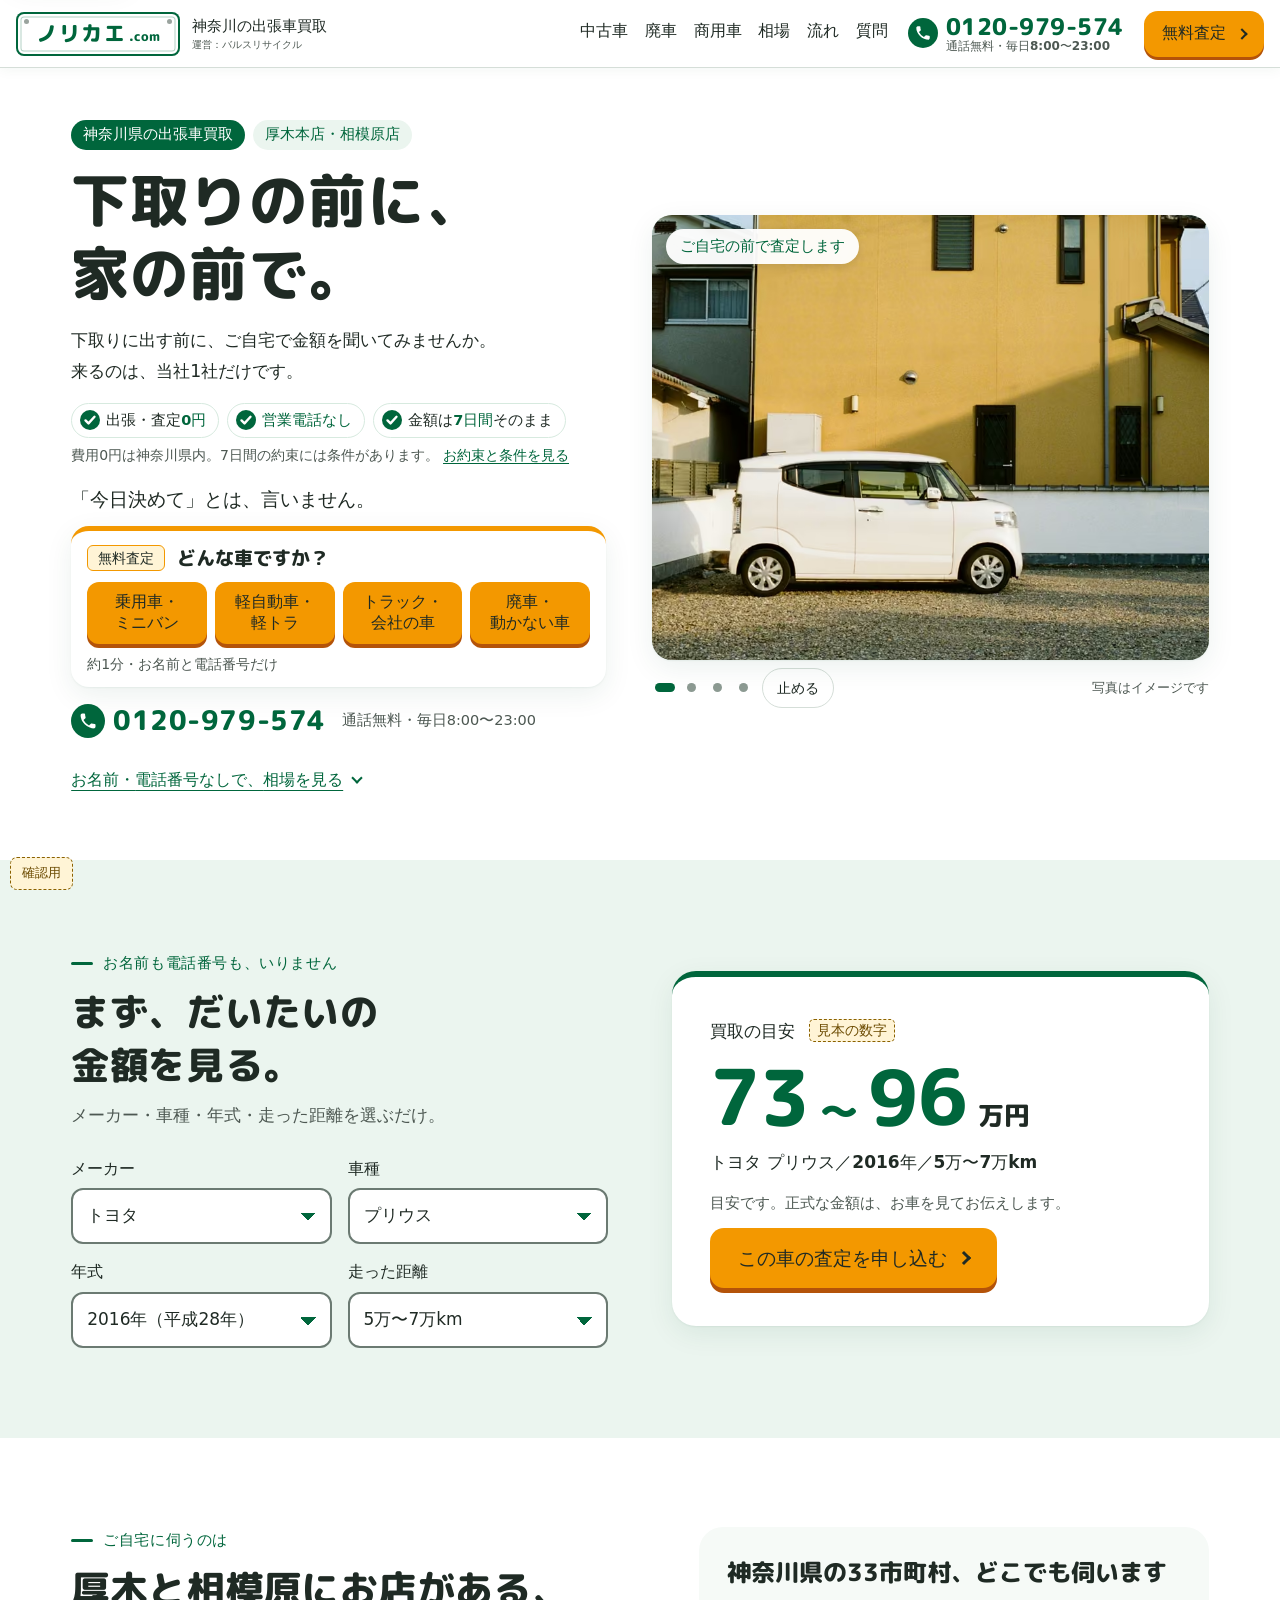
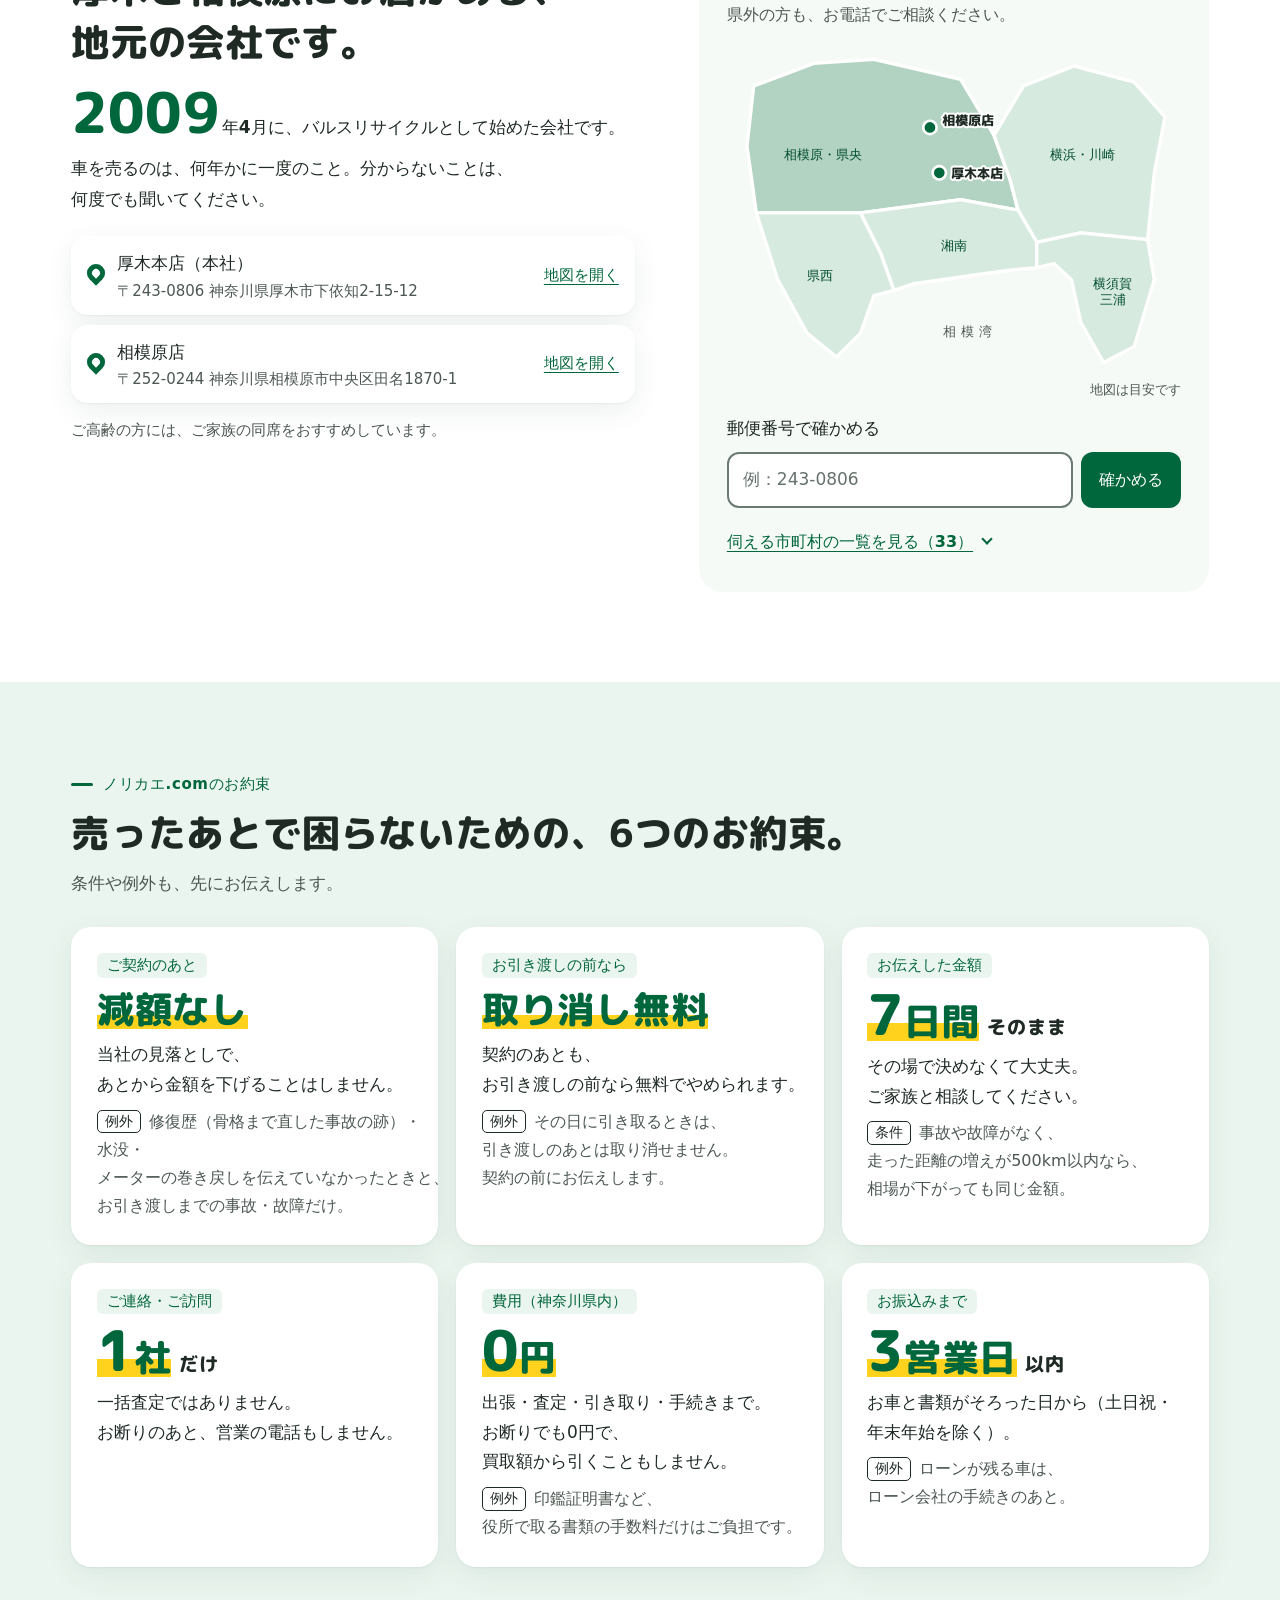
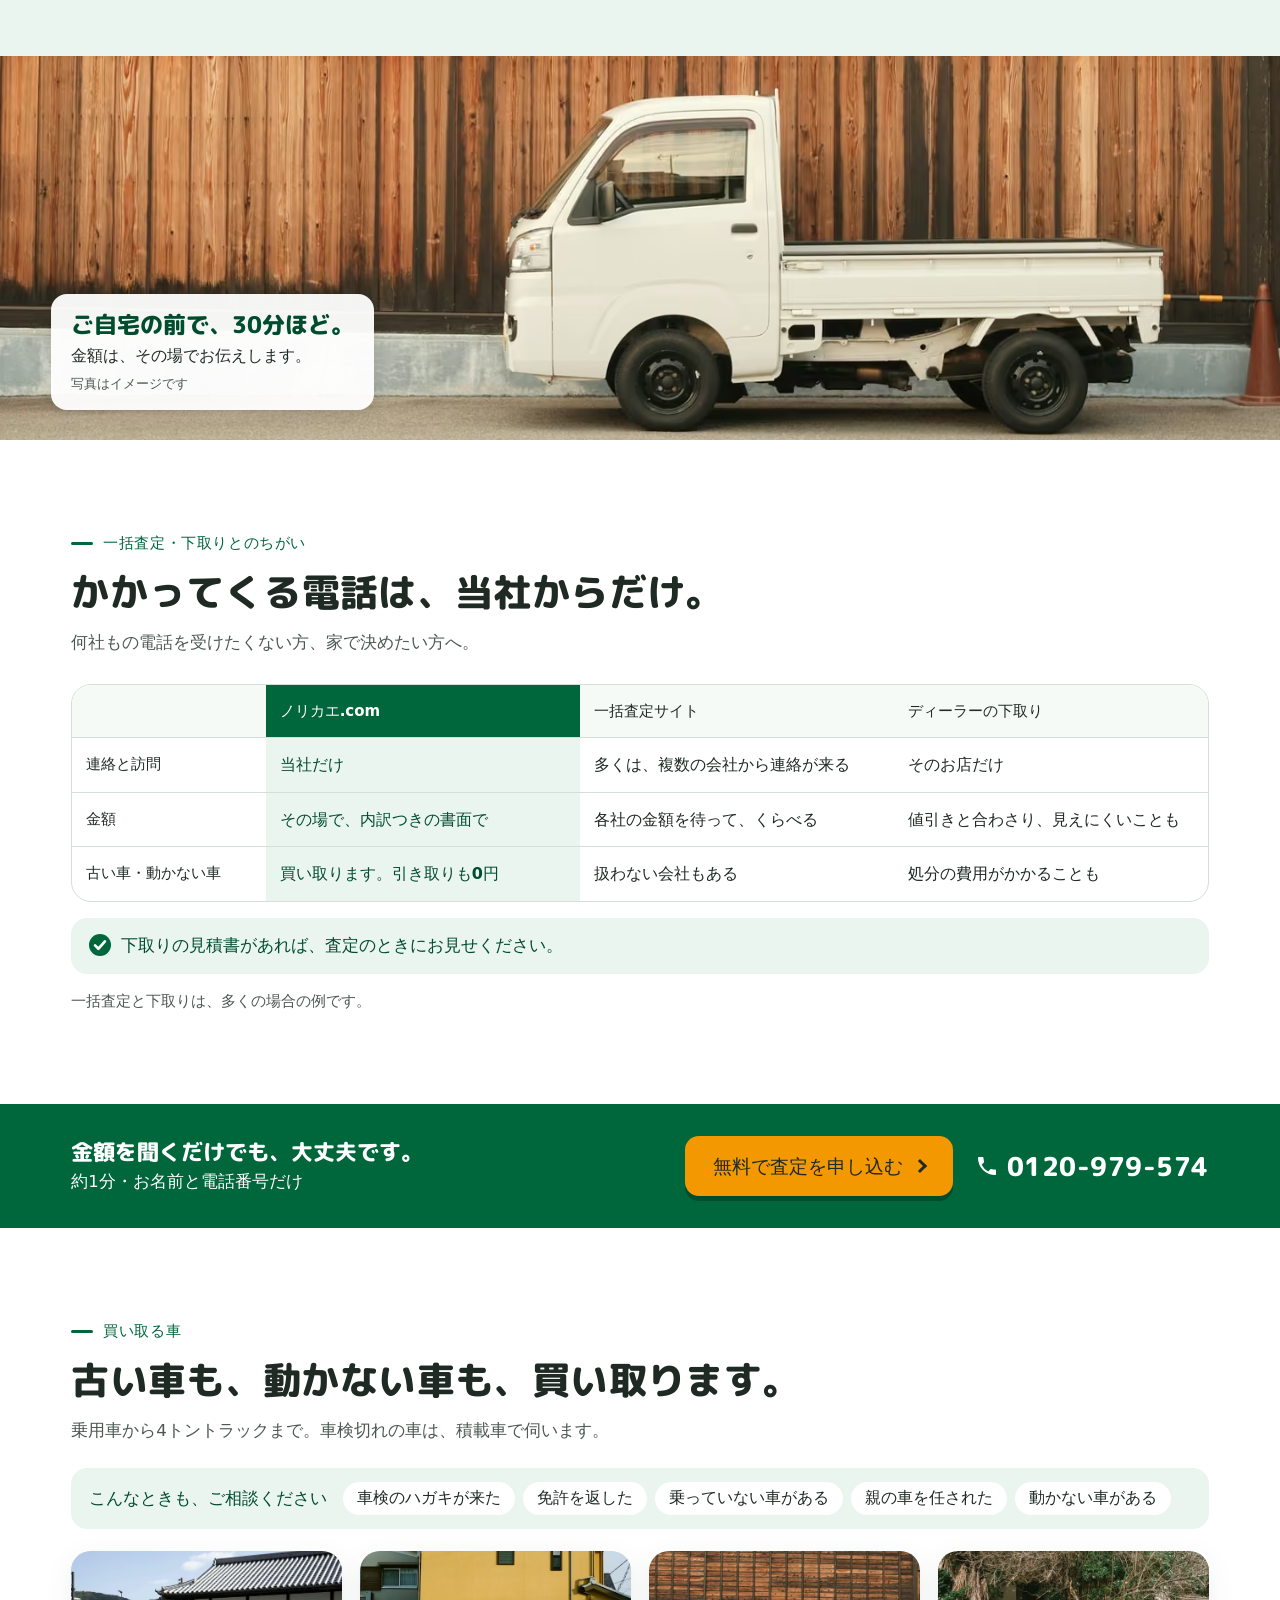
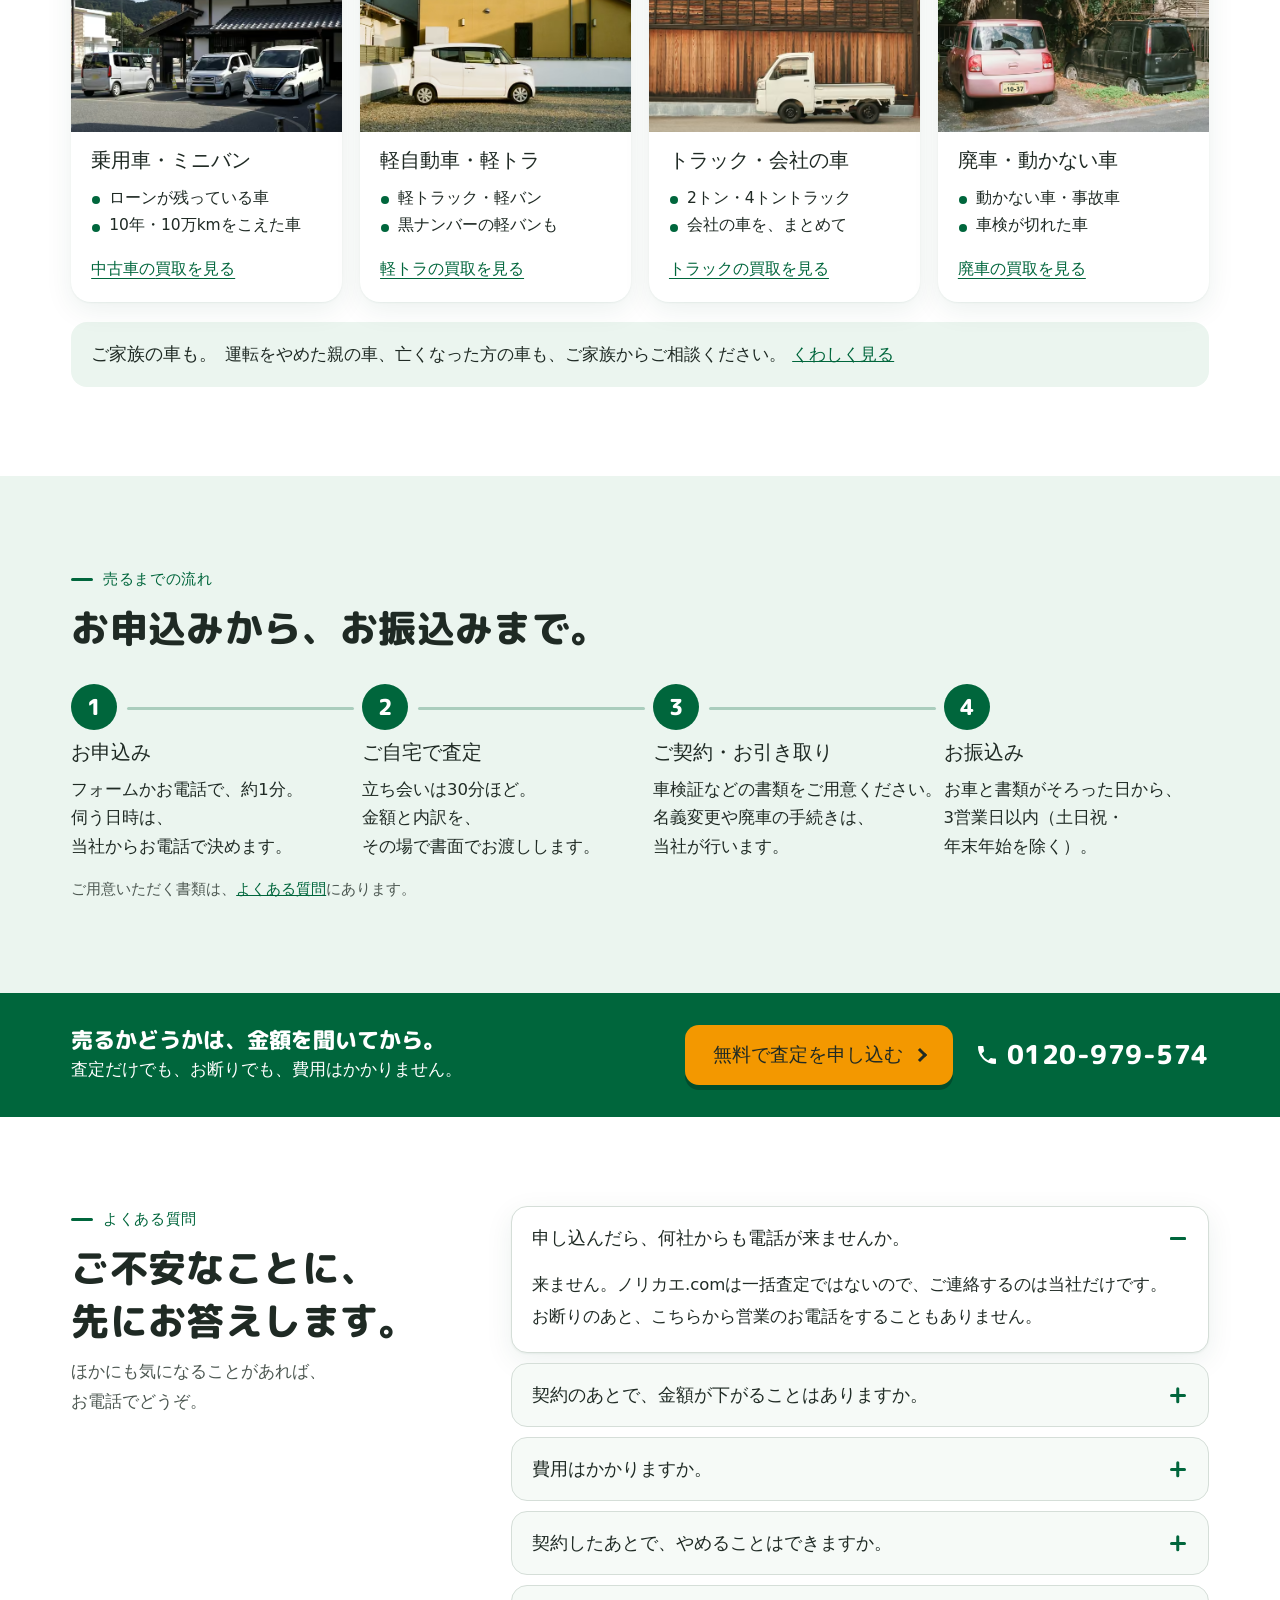
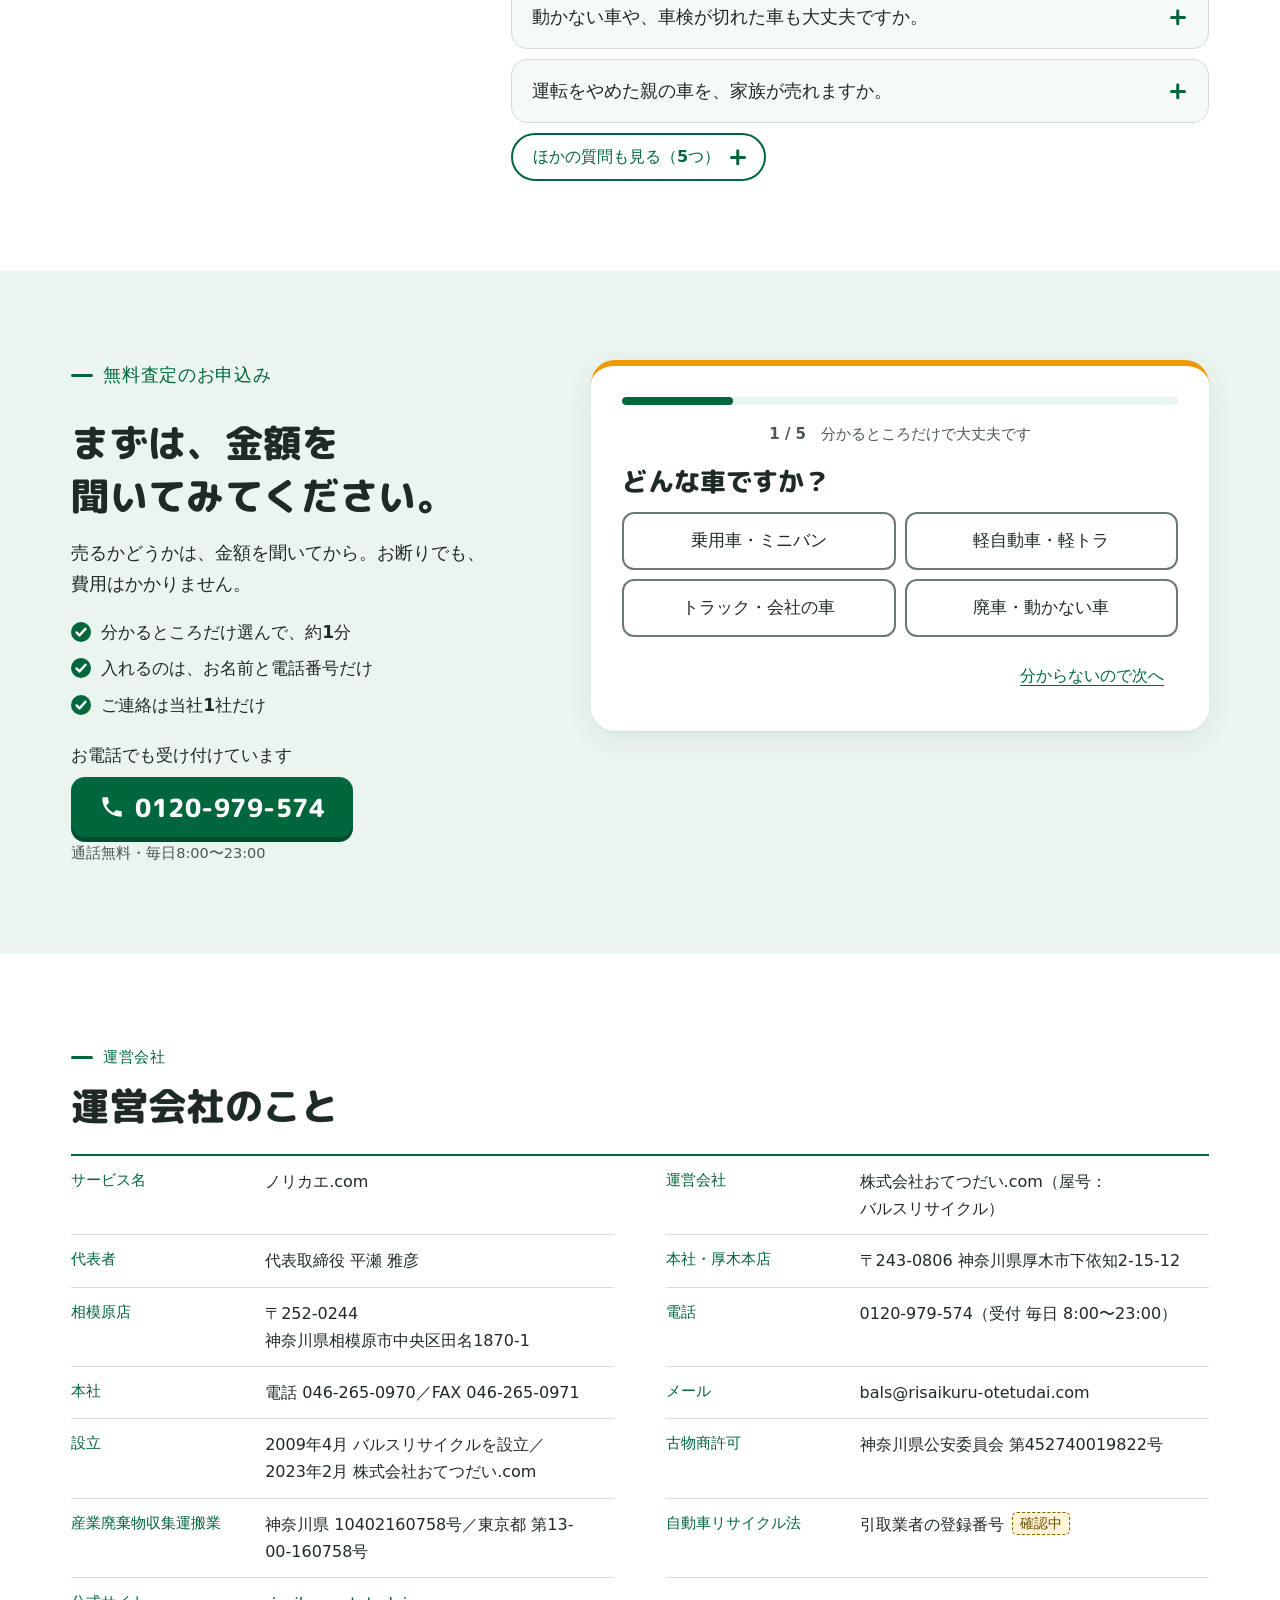
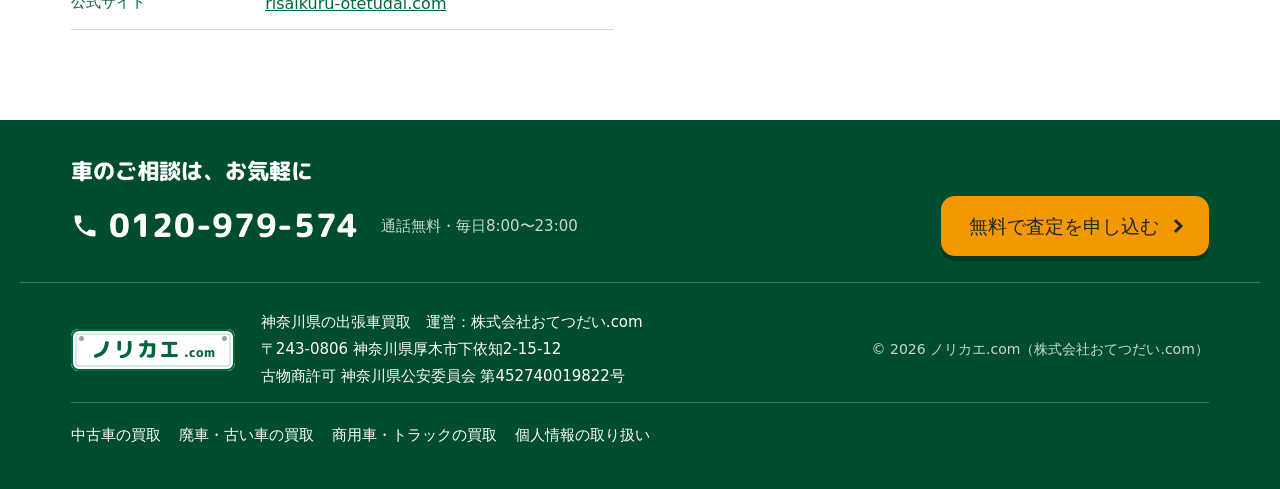
==== commit e0c3b9b4: "第13版：携帯の読みやすさ（本文16px以上・行間1.75・余白を広く・文を短く） Co-Authored-By: Claude Opus 5.5 <noreply@anthropic.com>" ====
--- a/index.html
+++ b/index.html
@@ -57,7 +57,7 @@
       <p class="show-note">写真はイメージです</p>
     </div>
 
-    <p class="lead">下取りに出す前に、ご自宅で買取額を聞いてみませんか。金額はその場で。来るのは、当社1社だけです。</p>
+    <p class="lead">下取りに出す前に、ご自宅で金額を聞いてみませんか。来るのは、当社1社だけです。</p>
     <div class="trust-box">
       <ul class="trust" aria-label="ノリカエ.comのお約束から">
         <li>出張・査定<b>0円</b></li><li><b>営業電話なし</b></li><li>金額は<b>7日間</b>そのまま</li>
@@ -74,7 +74,7 @@
           <a class="quick-b" href="#apply" data-apply data-kind="トラック・会社の車" data-place="hero-quick">トラック・<wbr>会社の車</a>
           <a class="quick-b" href="#apply" data-apply data-kind="廃車・動かない車" data-place="hero-quick">廃車・<wbr>動かない車</a>
         </div>
-        <p class="quick-note">選ぶと、続きの質問が開きます。約1分・お名前と電話番号だけ</p>
+        <p class="quick-note">約1分・お名前と電話番号だけ</p>
       </div>
       <div class="hero-tel">
         <a class="btn btn-tel" href="tel:0120979574" data-track="tel" data-place="hero"><svg class="ic" aria-hidden="true"><use href="#i-tel"/></svg><span class="tel-no">0120-979-574</span></a>
@@ -90,7 +90,7 @@
     <div>
       <p class="kick">お名前も電話番号も、いりません</p>
       <h2 id="price-title">まず、だいたいの金額を見る。</h2>
-      <p class="sub">メーカー・車種・年式・走った距離を選ぶだけです。</p>
+      <p class="sub">メーカー・車種・年式・走った距離を選ぶだけ。</p>
       <form class="est" id="est" aria-label="買取の目安を調べる">
         <div class="f"><label for="e-maker">メーカー</label><select id="e-maker"><option>読み込んでいます</option></select></div>
         <div class="f"><label for="e-model">車種</label><select id="e-model"><option>読み込んでいます</option></select></div>
@@ -103,7 +103,7 @@
       <p class="odo" aria-hidden="true"><span class="odo-n" id="odo-lo"></span><span class="odo-w">〜</span><span class="odo-n" id="odo-hi"></span><span class="odo-u">万円</span></p>
       <p class="vh" id="est-live" aria-live="polite"></p>
       <p class="est-car" id="est-car"></p>
-      <p class="est-note">当社の計算による目安です。お車を見て、正式な金額をお伝えします。目安より高くなることも、低くなることもあります。</p>
+      <p class="est-note">目安です。正式な金額は、お車を見てお伝えします。</p>
       <a class="btn btn-go" href="#apply" id="est-go">この車の査定を申し込む</a>
     </div>
   </div>
@@ -115,21 +115,17 @@
       <p class="kick">ご自宅に伺うのは</p>
       <h2 id="shop-title">厚木と相模原にお店がある、地元の会社です。</h2>
       <p class="since"><b>2009</b><span>年4月に、バルスリサイクルとして始めた会社です。</span></p>
-      <p class="shop-say">運営は、株式会社おてつだい.com（屋号：バルスリサイクル）です。車を売るのは、何年かに一度のことです。分からないことは、何度でも聞いてください。金額にご納得いただけなければ、その場でお断りいただいて大丈夫です。</p>
+      <p class="shop-say">車を売るのは、何年かに一度のこと。分からないことは、何度でも聞いてください。</p>
       <ul class="stores">
         <li><b>厚木本店（本社）</b><span>〒243-0806 神奈川県厚木市<span class="nw">下依知2-15-12</span></span><a href="https://www.google.com/maps/search/?api=1&amp;query=%E7%A5%9E%E5%A5%88%E5%B7%9D%E7%9C%8C%E5%8E%9A%E6%9C%A8%E5%B8%82%E4%B8%8B%E4%BE%9D%E7%9F%A52-15-12" target="_blank" rel="noopener">地図を開く</a></li>
         <li><b>相模原店</b><span>〒252-0244 神奈川県相模原市中央区<span class="nw">田名1870-1</span></span><a href="https://www.google.com/maps/search/?api=1&amp;query=%E7%A5%9E%E5%A5%88%E5%B7%9D%E7%9C%8C%E7%9B%B8%E6%A8%A1%E5%8E%9F%E5%B8%82%E4%B8%AD%E5%A4%AE%E5%8C%BA%E7%94%B0%E5%90%8D1870-1" target="_blank" rel="noopener">地図を開く</a></li>
       </ul>
-      <dl class="facts">
-        <div><dt>電話の受付</dt><dd>毎日 8:00〜23:00</dd></div>
-        <div><dt>査定の時間</dt><dd>30分ほど</dd></div>
-      </dl>
-      <p class="note">ご高齢の方とのご契約では、ご家族の同席をおすすめしています。</p>
+      <p class="note">ご高齢の方には、ご家族の同席をおすすめしています。</p>
     </div>
 
     <section class="area-box" id="area" aria-labelledby="area-title">
       <h3 id="area-title">神奈川県の33市町村、どこでも伺います</h3>
-      <p class="area-sub">ご自宅まで無料で伺います。県外の方も、お電話でご相談ください。</p>
+      <p class="area-sub">県外の方も、お電話でご相談ください。</p>
       <figure class="kmap">
         <svg viewBox="40 22 340 250" role="img" aria-labelledby="kmap-t">
           <title id="kmap-t">神奈川県の地図。厚木本店と相模原店は、県のまん中の相模原・県央にあります。</title>
@@ -153,7 +149,7 @@
             <circle cx="199" cy="120" r="5"/><text x="208" y="124">厚木本店</text>
           </g>
         </svg>
-        <figcaption>地図は目安です（市町村の形は、おおまかに描いています）</figcaption>
+        <figcaption>地図は目安です</figcaption>
       </figure>
       <form class="zip" id="zip" aria-label="郵便番号で、伺えるか確かめる">
         <label for="a-zip">郵便番号で確かめる</label>
@@ -181,43 +177,43 @@
   <div class="wrap">
     <p class="kick">ノリカエ.comのお約束</p>
     <h2 id="promise-title">売ったあとで困らないための、6つのお約束。</h2>
-    <p class="sub">どのお約束も、条件や例外を先にお伝えします。</p>
+    <p class="sub">条件や例外も、先にお伝えします。</p>
 
     <div class="dgs">
       <article class="dg" id="p-gen">
         <p class="dg-tag">ご契約のあと</p>
         <h3 class="dg-v"><span class="mk">減額なし</span></h3>
-        <p>査定で当社が見落としたことでは、減額しません。</p>
-        <p class="ex"><b>例外</b>修復歴（骨格まで直した事故の跡）・水没・メーターの巻き戻しを知っていてお伝えいただけなかったときと、お引き渡しまでに事故や故障があったときだけです。</p>
+        <p>当社の見落としで、あとから金額を下げることはしません。</p>
+        <p class="ex"><b>例外</b>修復歴（骨格まで直した事故の跡）・水没・メーターの巻き戻しを伝えていなかったときと、お引き渡しまでの事故・故障だけ。</p>
       </article>
       <article class="dg" id="p-can">
         <p class="dg-tag">お引き渡しの前なら</p>
         <h3 class="dg-v"><span class="mk">取り消し無料</span></h3>
-        <p>ご契約のあとも、お引き渡しの前なら、いつでも無料で取り消せます。</p>
-        <p class="ex"><b>例外</b>ご契約のその日にお引き取りするときは、お引き渡しのあとは取り消せないことを、ご契約の前にお伝えします。</p>
+        <p>契約のあとも、お引き渡しの前なら無料でやめられます。</p>
+        <p class="ex"><b>例外</b>その日に引き取るときは、引き渡しのあとは取り消せません。契約の前にお伝えします。</p>
       </article>
       <article class="dg" id="d7">
         <p class="dg-tag">お伝えした金額</p>
         <h3 class="dg-v"><span class="vh">7日間そのまま</span><span class="mk" aria-hidden="true"><span class="dg-num" data-final="7">7</span>日間</span><small aria-hidden="true">そのまま</small></h3>
-        <p>その場で決めなくて大丈夫です。ご家族と相談してから決めてください。</p>
-        <p class="ex"><b>条件</b>事故や故障がなく、走行距離の増えが500km以内なら、相場が下がっても同じ金額です。</p>
+        <p>その場で決めなくて大丈夫。ご家族と相談してください。</p>
+        <p class="ex"><b>条件</b>事故や故障がなく、走った距離の増えが500km以内なら、相場が下がっても同じ金額。</p>
       </article>
       <article class="dg" id="d1">
         <p class="dg-tag">ご連絡・ご訪問</p>
         <h3 class="dg-v"><span class="vh">伺うのは1社だけ</span><span class="mk" aria-hidden="true"><span class="dg-num" data-final="1">1</span>社</span><small aria-hidden="true">だけ</small></h3>
-        <p>一括査定ではありません。ご連絡も、ご訪問も、当社だけです。お断りのあと、こちらから営業のお電話はしません。</p>
+        <p>一括査定ではありません。お断りのあと、営業の電話もしません。</p>
       </article>
       <article class="dg" id="d0">
         <p class="dg-tag">費用（神奈川県内）</p>
         <h3 class="dg-v"><span class="vh">費用は0円</span><span class="mk" aria-hidden="true"><span class="dg-num" data-final="0">0</span>円</span></h3>
-        <p>出張・査定・引き取り・積載車・名義変更・廃車の手続き。お断りいただいても0円。買取額から差し引くこともありません。</p>
-        <p class="ex"><b>例外</b>印鑑証明書など、役所でお取りいただく書類の手数料だけは、お客様のご負担です。</p>
+        <p>出張・査定・引き取り・手続きまで。お断りでも0円で、買取額から引くこともしません。</p>
+        <p class="ex"><b>例外</b>印鑑証明書など、役所で取る書類の手数料だけはご負担です。</p>
       </article>
       <article class="dg" id="d3">
         <p class="dg-tag">お振込みまで</p>
         <h3 class="dg-v"><span class="vh">3営業日以内</span><span class="mk" aria-hidden="true"><span class="dg-num" data-final="3">3</span>営業日</span><small aria-hidden="true">以内</small></h3>
-        <p>お車と書類がそろった日から、3営業日以内（土日祝・年末年始を除く）にお振込みします。</p>
-        <p class="ex"><b>例外</b>ローンが残っているお車は、ローン会社とのお手続きが済んでからになります。</p>
+        <p>お車と書類がそろった日から（土日祝・年末年始を除く）。</p>
+        <p class="ex"><b>例外</b>ローンが残る車は、ローン会社の手続きのあと。</p>
       </article>
     </div>
   </div>
@@ -236,27 +232,26 @@
     <div class="diff-head">
       <p class="kick">一括査定・下取りとのちがい</p>
       <h2 id="diff-title">かかってくる電話は、当社からだけ。</h2>
-      <p class="sub">何社もの電話を受けたくない方、ご自宅で決めたい方に向いた売り方です。</p>
+      <p class="sub">何社もの電話を受けたくない方、家で決めたい方へ。</p>
     </div>
     <div class="cmp-wrap">
       <table class="cmp">
         <thead><tr><th scope="col"><span class="vh">くらべること</span></th><th scope="col" class="us">ノリカエ.com</th><th scope="col">一括査定サイト</th><th scope="col">ディーラーの下取り</th></tr></thead>
         <tbody>
-          <tr><th scope="row">連絡と訪問</th><td class="us">当社だけ</td><td>多くは、複数の会社から連絡が来る。何社も査定に来ることも</td><td>そのお店だけ。お店まで車で行く</td></tr>
-          <tr><th scope="row">金額が出るまで</th><td class="us">ご自宅で査定して、その場で</td><td>各社の金額を待って、くらべる</td><td>新しい車の商談と一緒に決まる</td></tr>
-          <tr><th scope="row">金額の見え方</th><td class="us">買取の金額だけを、内訳つきの書面で</td><td>各社の金額を並べて、くらべられる</td><td>値引きと合わさって、今の車の値段が見えにくいことも</td></tr>
-          <tr><th scope="row">古い車・動かない車</th><td class="us">買い取ります。引き取りも0円</td><td>扱わない会社もある</td><td>処分の費用がかかることがある</td></tr>
+          <tr><th scope="row">連絡と訪問</th><td class="us">当社だけ</td><td>多くは、複数の会社から連絡が来る</td><td>そのお店だけ</td></tr>
+          <tr><th scope="row">金額</th><td class="us">その場で、内訳つきの書面で</td><td>各社の金額を待って、くらべる</td><td>値引きと合わさり、見えにくいことも</td></tr>
+          <tr><th scope="row">古い車・動かない車</th><td class="us">買い取ります。引き取りも0円</td><td>扱わない会社もある</td><td>処分の費用がかかることも</td></tr>
         </tbody>
       </table>
-      <p class="diff-tip"><b>下取りの見積書があれば、査定のときにお見せください。</b>並べてくらべてから、決めて大丈夫です。</p>
-      <p class="note">一括査定と下取りの書き方は、多くの場合の例です。サービスやお店によって違います。どの売り方にも、よさがあります。</p>
+      <p class="diff-tip"><b>下取りの見積書があれば、査定のときにお見せください。</b></p>
+      <p class="note">一括査定と下取りは、多くの場合の例です。</p>
     </div>
   </div>
 </section>
 
 <aside class="band" aria-label="お申込みのご案内">
   <div class="wrap band-in">
-    <p><b>金額を聞くだけでも、大丈夫です。</b>お名前と電話番号だけ、約1分で申し込めます。</p>
+    <p><b>金額を聞くだけでも、大丈夫です。</b>約1分・お名前と電話番号だけ</p>
     <div class="band-acts">
       <a class="btn btn-go" href="#apply" data-apply data-place="band-1">無料で査定を申し込む</a>
       <a class="band-tel" href="tel:0120979574" data-track="tel" data-place="band-1"><svg class="ic" aria-hidden="true"><use href="#i-tel"/></svg><span class="tel-no">0120-979-574</span></a>
@@ -268,7 +263,7 @@
   <div class="wrap">
     <p class="kick">買い取る車</p>
     <h2 id="cars-title">古い車も、動かない車も、買い取ります。</h2>
-    <p class="sub">乗用車から4トントラックまで。車検が切れた車は、積載車で伺います。</p>
+    <p class="sub">乗用車から4トントラックまで。車検切れの車は、積載車で伺います。</p>
     <div class="when">
       <p class="when-t" id="when-t">こんなときも、ご相談ください</p>
       <ul class="when-list" aria-labelledby="when-t"><li>車検のハガキが来た</li><li>免許を返した</li><li>乗っていない車がある</li><li>親の車を任された</li><li>動かない車がある</li></ul>
@@ -277,29 +272,29 @@
       <article class="bay">
         <picture class="bay-ph"><source type="image/avif" srcset="assets/hero/hero-02-640.avif"><img src="assets/hero/hero-02-640.webp" width="640" height="480" alt="" loading="lazy" decoding="async" style="--pos:88% 72%"></picture>
         <h3>乗用車・ミニバン</h3>
-        <ul><li>ローンが残っている車</li><li>車検が近い車</li><li>10年・10万kmをこえた車</li></ul>
+        <ul><li>ローンが残っている車</li><li>10年・10万kmをこえた車</li></ul>
         <a class="bay-go" href="usedcar.html">中古車の買取を見る</a>
       </article>
       <article class="bay">
         <picture class="bay-ph"><source type="image/avif" srcset="assets/hero/hero-07-640.avif"><img src="assets/hero/hero-07-640.webp" width="640" height="480" alt="" loading="lazy" decoding="async" style="--pos:40% 82%"></picture>
         <h3>軽自動車・軽トラ</h3>
-        <ul><li>軽トラック・軽バン</li><li>仕事で使った軽トラも</li><li>黒ナンバーの軽バンも</li></ul>
+        <ul><li>軽トラック・軽バン</li><li>黒ナンバーの軽バンも</li></ul>
         <a class="bay-go" href="truck.html">軽トラの買取を見る</a>
       </article>
       <article class="bay">
         <picture class="bay-ph"><source type="image/avif" srcset="assets/hero/hero-09-640.avif"><img src="assets/hero/hero-09-640.webp" width="640" height="480" alt="" loading="lazy" decoding="async" style="--pos:68% 86%"></picture>
         <h3>トラック・会社の車</h3>
-        <ul><li>2トン・4トントラック</li><li>荷台や架装（荷台の作り）も査定</li><li>会社の車を、まとめて入れかえ</li></ul>
+        <ul><li>2トン・4トントラック</li><li>会社の車を、まとめて</li></ul>
         <a class="bay-go" href="truck.html">トラックの買取を見る</a>
       </article>
       <article class="bay">
         <picture class="bay-ph"><source type="image/avif" srcset="assets/hero/hero-05-640.avif"><img src="assets/hero/hero-05-640.webp" width="640" height="480" alt="" loading="lazy" decoding="async" style="--pos:35% 72%"></picture>
         <h3>廃車・動かない車</h3>
-        <ul><li>13年をこえた車</li><li>動かない車・事故車</li><li>車検が切れた車</li></ul>
+        <ul><li>動かない車・事故車</li><li>車検が切れた車</li></ul>
         <a class="bay-go" href="haisha.html">廃車の買取を見る</a>
       </article>
     </div>
-    <p class="family"><b>ご家族の車も。</b>運転をやめたご両親の車、入院中や施設に入った方の車、亡くなった方の車も、ご家族からご相談いただけます。<a href="#faq-family">くわしく見る</a></p>
+    <p class="family"><b>ご家族の車も。</b>運転をやめた親の車、亡くなった方の車も、ご家族からご相談ください。<a href="#faq-family">くわしく見る</a></p>
   </div>
 </section>
 
@@ -308,12 +303,12 @@
     <p class="kick">売るまでの流れ</p>
     <h2 id="flow-title">お申込みから、お振込みまで。</h2>
     <ol class="steps">
-      <li class="step"><p class="step-no">1</p><h3>お申込み</h3><p><b class="you">お客様</b>フォームかお電話で。約1分です。</p><p><b class="we">当社</b>受付時間内にお電話して、伺う日時を決めます。</p></li>
-      <li class="step"><p class="step-no">2</p><h3>ご自宅で査定</h3><p><b class="you">お客様</b>立ち会いをお願いします（30分ほど）。</p><p><b class="we">当社</b>車を見て、その場で金額と内訳をお伝えします。内訳は書面でお渡しします。</p></li>
-      <li class="step"><p class="step-no">3</p><h3>ご契約・お引き取り</h3><p><b class="you">お客様</b>車検証などの書類をご用意ください。</p><p><b class="we">当社</b>車を引き取り、名義変更や廃車の手続きをします。</p></li>
-      <li class="step"><p class="step-no">4</p><h3>お振込み</h3><p><b class="you">お客様</b>振込先の口座をお知らせください。</p><p><b class="we">当社</b>お車と書類がそろった日から、3営業日以内（土日祝・年末年始を除く）にお振込みします。</p></li>
+      <li class="step"><p class="step-no">1</p><h3>お申込み</h3><p>フォームかお電話で、約1分。伺う日時は、当社からお電話で決めます。</p></li>
+      <li class="step"><p class="step-no">2</p><h3>ご自宅で査定</h3><p>立ち会いは30分ほど。金額と内訳を、その場で書面でお渡しします。</p></li>
+      <li class="step"><p class="step-no">3</p><h3>ご契約・お引き取り</h3><p>車検証などの書類をご用意ください。名義変更や廃車の手続きは、当社が行います。</p></li>
+      <li class="step"><p class="step-no">4</p><h3>お振込み</h3><p>お車と書類がそろった日から、3営業日以内（土日祝・年末年始を除く）。</p></li>
     </ol>
-    <p class="note">ご用意いただく書類は、<a href="#faq-docs">よくある質問</a>にまとめています。分からないときは、お電話でご説明します。</p>
+    <p class="note">ご用意いただく書類は、<a href="#faq-docs">よくある質問</a>にあります。</p>
   </div>
 </section>
 
@@ -360,7 +355,7 @@
     <div class="apply-copy">
       <p class="kick">無料査定のお申込み</p>
       <h2 id="apply-title">まずは、金額を聞いてみてください。</h2>
-      <p>売るかどうかは、そのあとで決めて大丈夫です。査定だけでも、お断りでも、費用はかかりません。</p>
+      <p>売るかどうかは、金額を聞いてから。お断りでも、費用はかかりません。</p>
       <ul class="apply-points"><li>分かるところだけ選んで、約1分</li><li>入れるのは、お名前と電話番号だけ</li><li>ご連絡は当社1社だけ</li></ul>
       <div class="apply-tel">
         <p>お電話でも受け付けています</p>
--- a/assets/site.css
+++ b/assets/site.css
@@ -647,6 +647,66 @@
   .step h3{grid-column:2;font-size:18px;align-self:center;min-height:36px;display:flex;align-items:center}
   .step>p:not(.step-no){grid-column:2;font-size:15.5px;line-height:1.65}
 }
+@media (max-width:720px){
+  /* ==== 携帯の読みやすさ（2026-11-17。「文字が多く、詰まって見える」と言われて） ====
+     目安はデジタル庁デザインシステム：本文16px以上、補足は14px（14px未満は使わない）、本文の行間は1.7倍以上、字間0.02em。
+     1つの章で言うことは1つ。小さな札と注記を減らし、余白を広く。ここは上の携帯の決まりより後に置き、上書きする。 */
+  :root{--sec:60px}
+  body{letter-spacing:.02em}
+  .sec h2{font-size:clamp(24px,6.8vw,27px);line-height:1.45}
+  .kick{font-size:14px;margin-bottom:10px}
+  .sub{margin-top:12px;font-size:16px;line-height:1.75}
+  .note{margin-top:16px;font-size:14px;line-height:1.7}
+  /* 最初の画面：携帯では、2つ目の札・安心の印・相場へのリンクは出さない（すぐ下の章に同じ中身がある） */
+  .hero-tag span:last-child,.trust-box,.hero-souba{display:none}
+  .lead{margin-top:20px;font-size:16px;line-height:1.75}
+  .quick-note,.act-note{font-size:14px}
+  .show-note{font-size:14px}
+  /* 相場 */
+  .est-note{font-size:14px}
+  /* お店と地域 */
+  .shop-grid{gap:44px}
+  .since{margin-top:18px}
+  .shop-say{margin-top:14px;font-size:16px;line-height:1.8}
+  .stores{margin-top:22px}
+  .stores span,.stores a{font-size:15px}
+  .area-sub{font-size:16px}
+  .kmap figcaption{font-size:14px}
+  /* 約束 */
+  .dgs{gap:14px;margin-top:24px}
+  .dg{gap:8px;padding:20px}
+  .dg-tag{font-size:14px}
+  .dg-v{font-size:32px}
+  .dg>p:not(.dg-tag){font-size:16px;line-height:1.75}
+  .ex{font-size:15px!important;line-height:1.75!important}
+  /* ちがい */
+  .cmp td{font-size:16px;line-height:1.65}
+  .cmp tbody th{font-size:15px}
+  .cmp td.us::before,.cmp td:not(.us)::before{font-size:14px}
+  .diff-tip{font-size:16px}
+  /* 買い取る車 */
+  .when-list li{font-size:15px}
+  .bays{gap:12px}
+  .bay ul{font-size:16px}
+  .bay-go{font-size:15px}
+  .hero-tag{font-size:14px}
+  .photo-band span{font-size:16px}
+  .photo-band small{font-size:14px}
+  .family{font-size:16px;line-height:1.75}
+  /* 流れ */
+  .step>p:not(.step-no){font-size:16px;line-height:1.75}
+  /* 質問・申込み・会社・下 */
+  .faq-list summary{font-size:17px}
+  .faq-list details p{font-size:16px;line-height:1.8}
+  .apply-copy>p{font-size:16px}
+  .co div{font-size:15px}
+  .co dt{font-size:14px}
+  .foot-in{font-size:14px}
+  /* 下の帯の小さな字は折り返さない（字間を広げても1行に） */
+  .dock b,.dock small{letter-spacing:0;white-space:nowrap}
+  /* 開発用の「確認用」の札は、携帯では文に重なるので出さない（本番では消す） */
+  .dev-note{display:none}
+}
 @media (max-width:380px){
   .hero h1{font-size:clamp(28px,9vw,34px)}
   .hero-tag span:last-child{display:none}
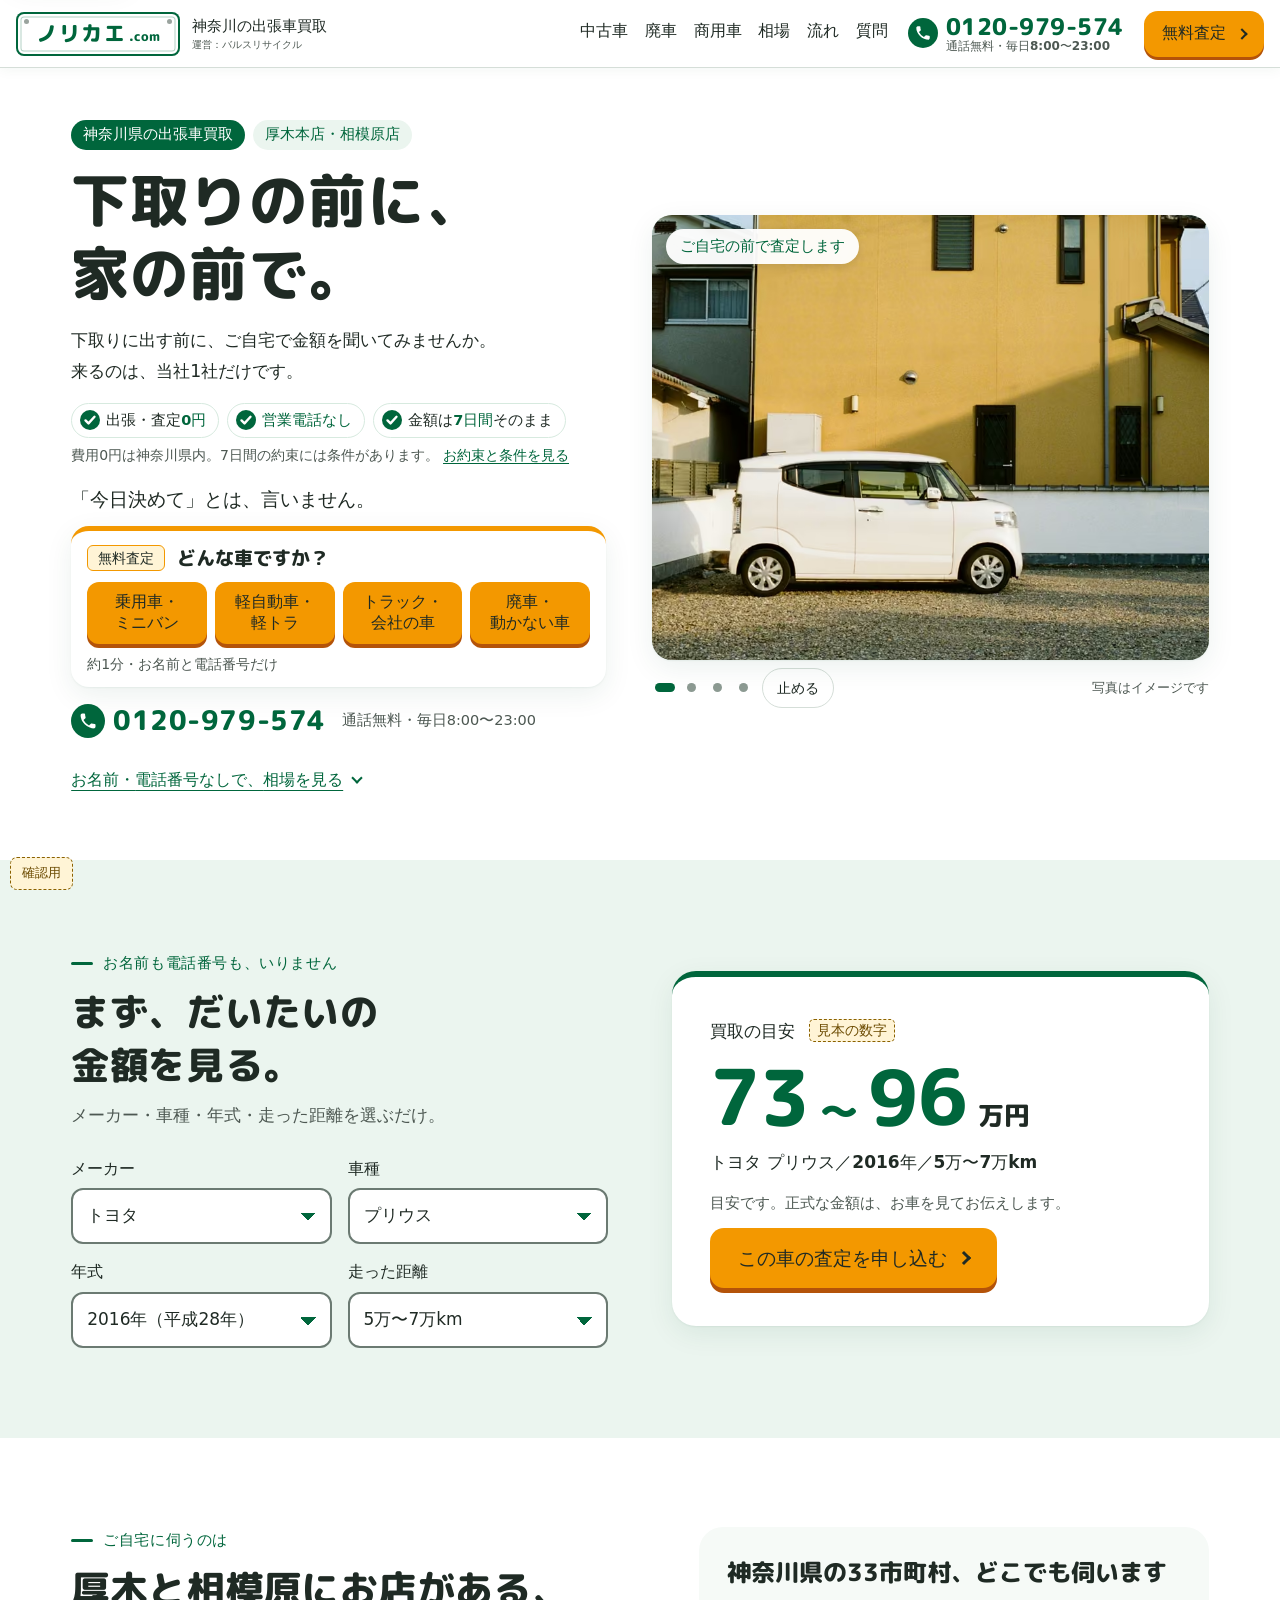
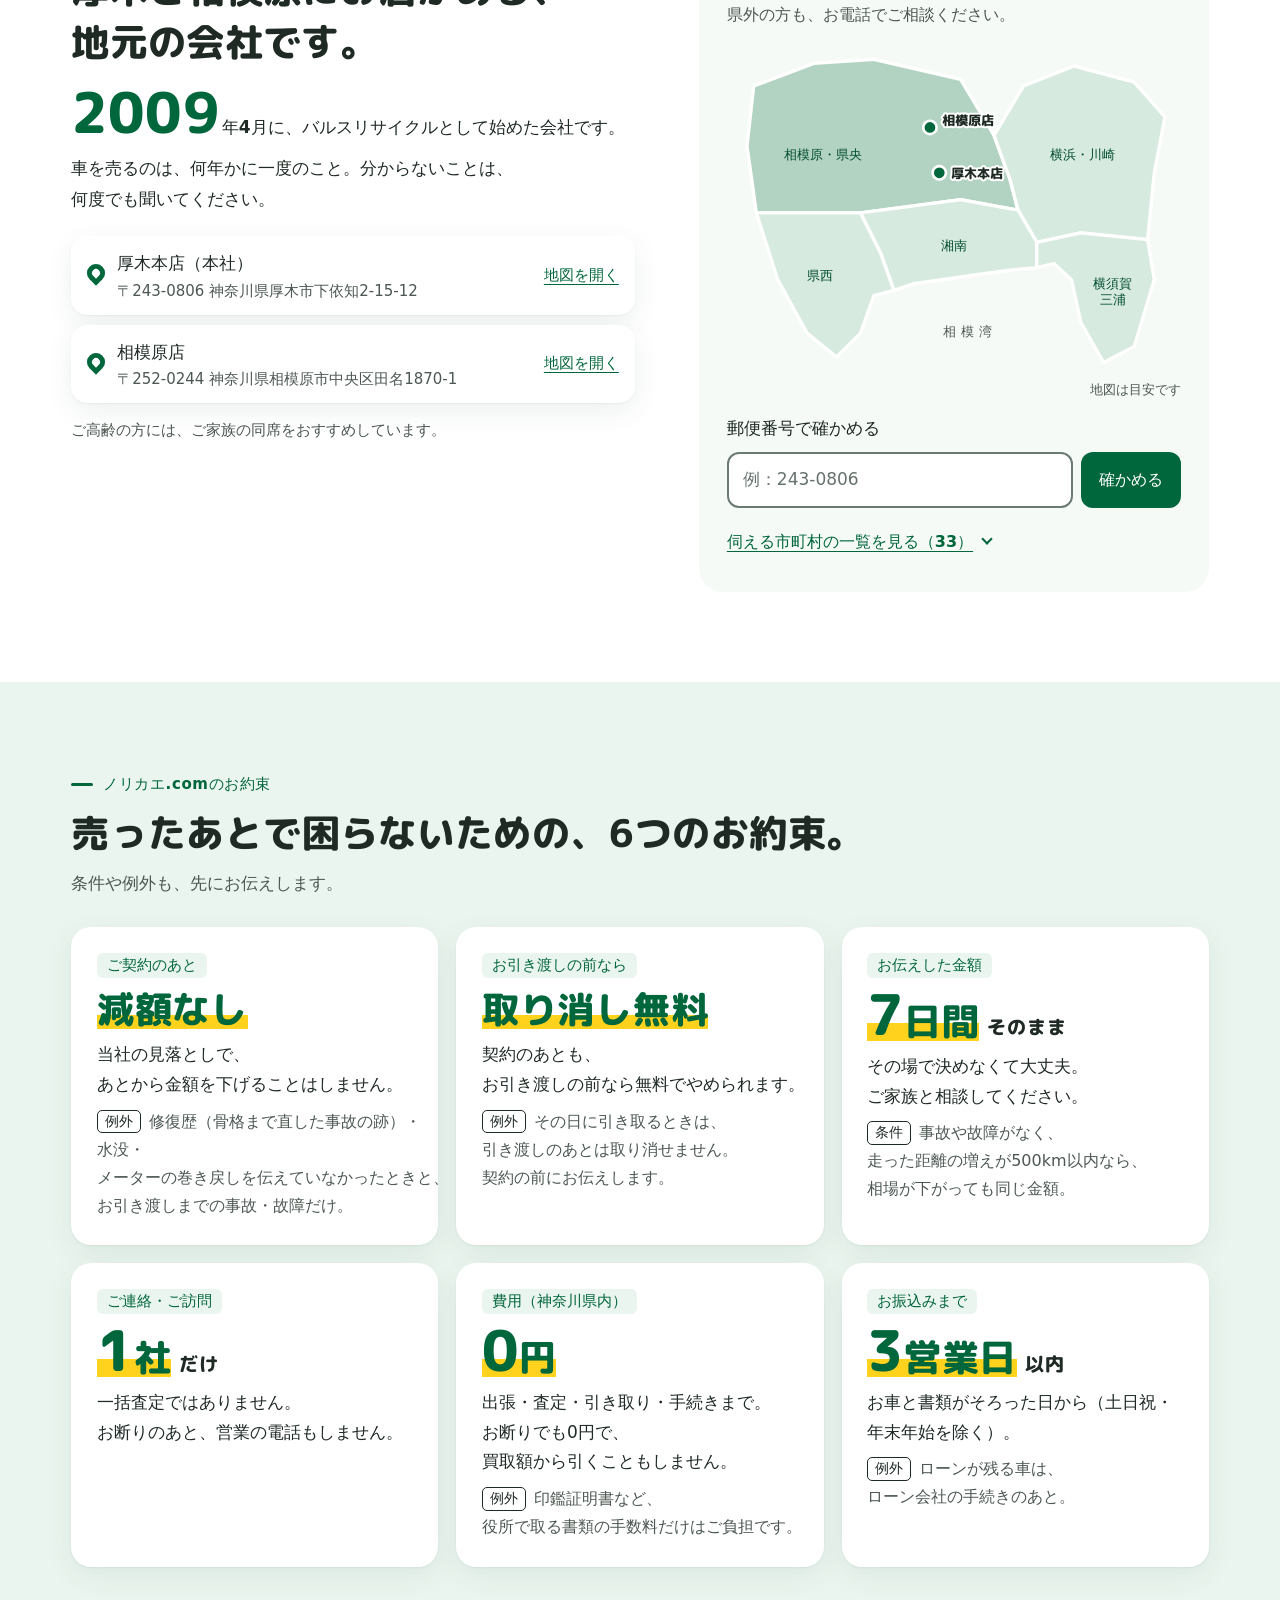
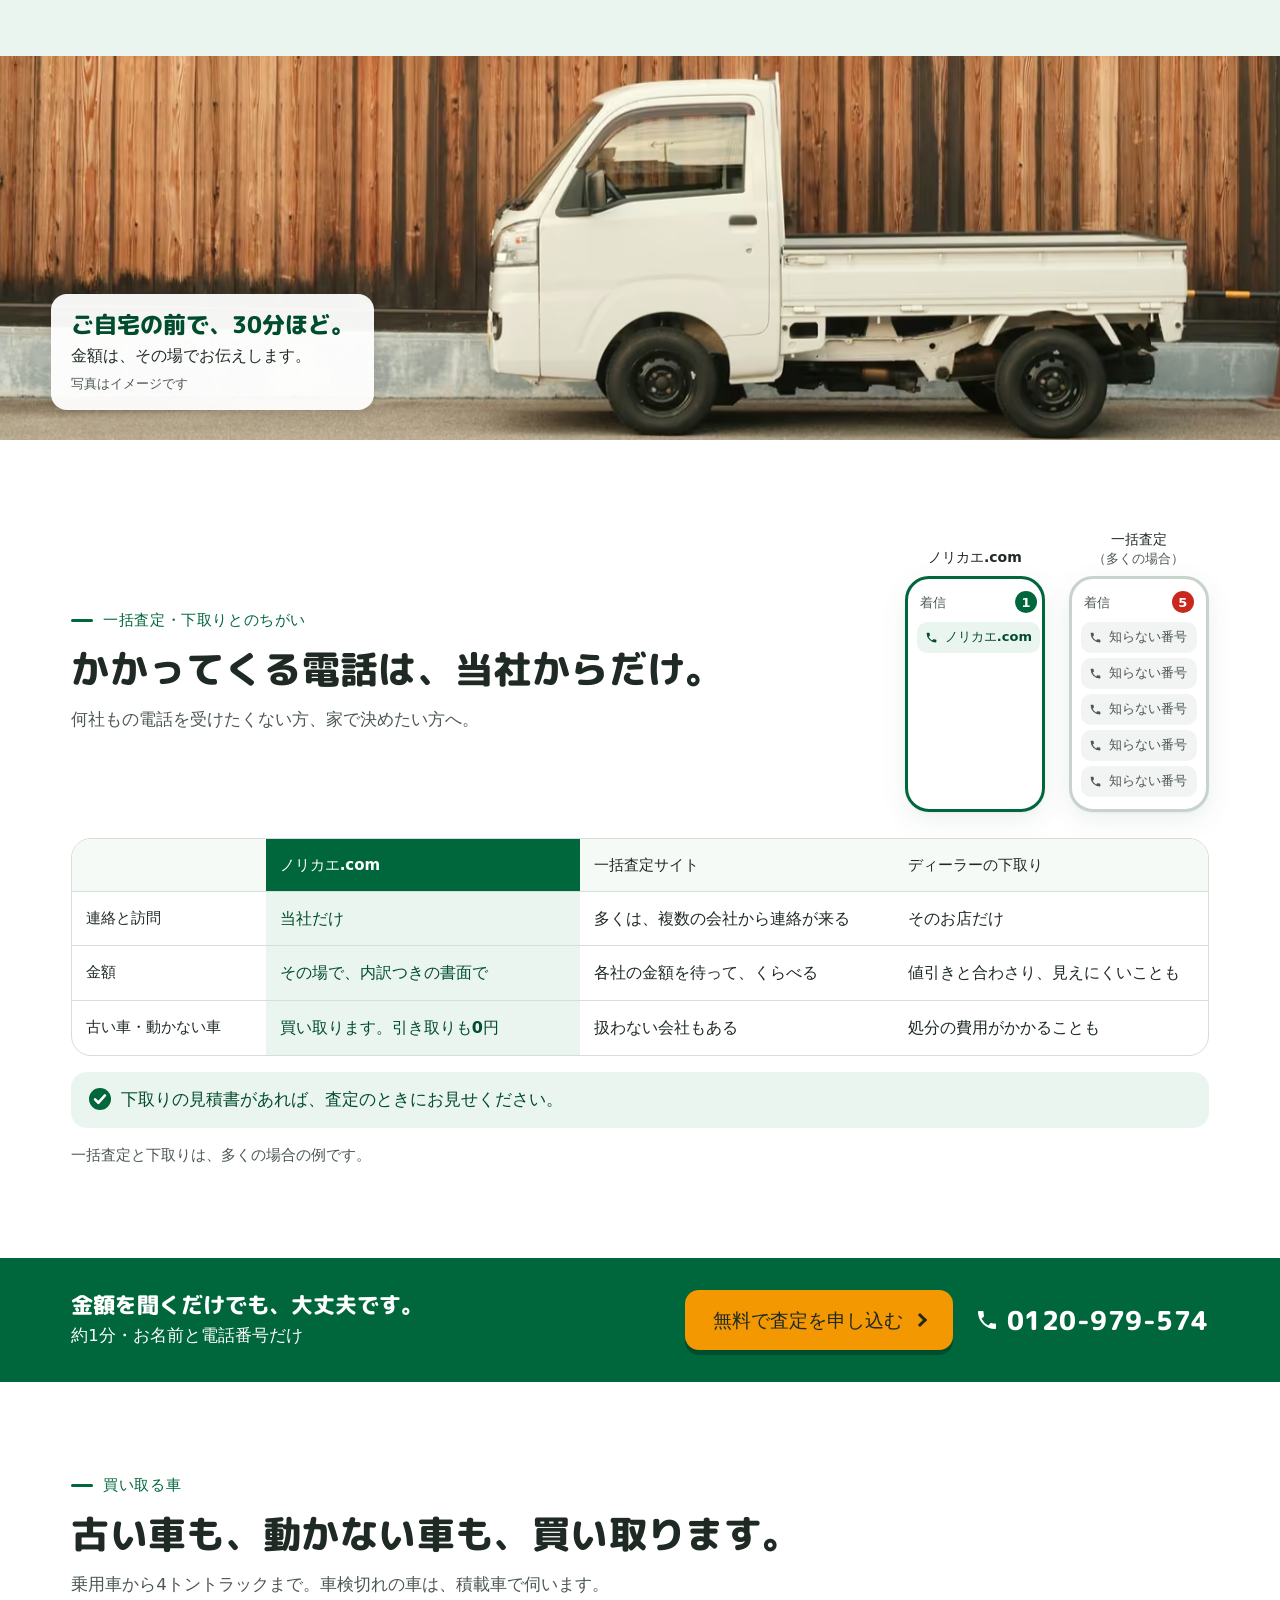
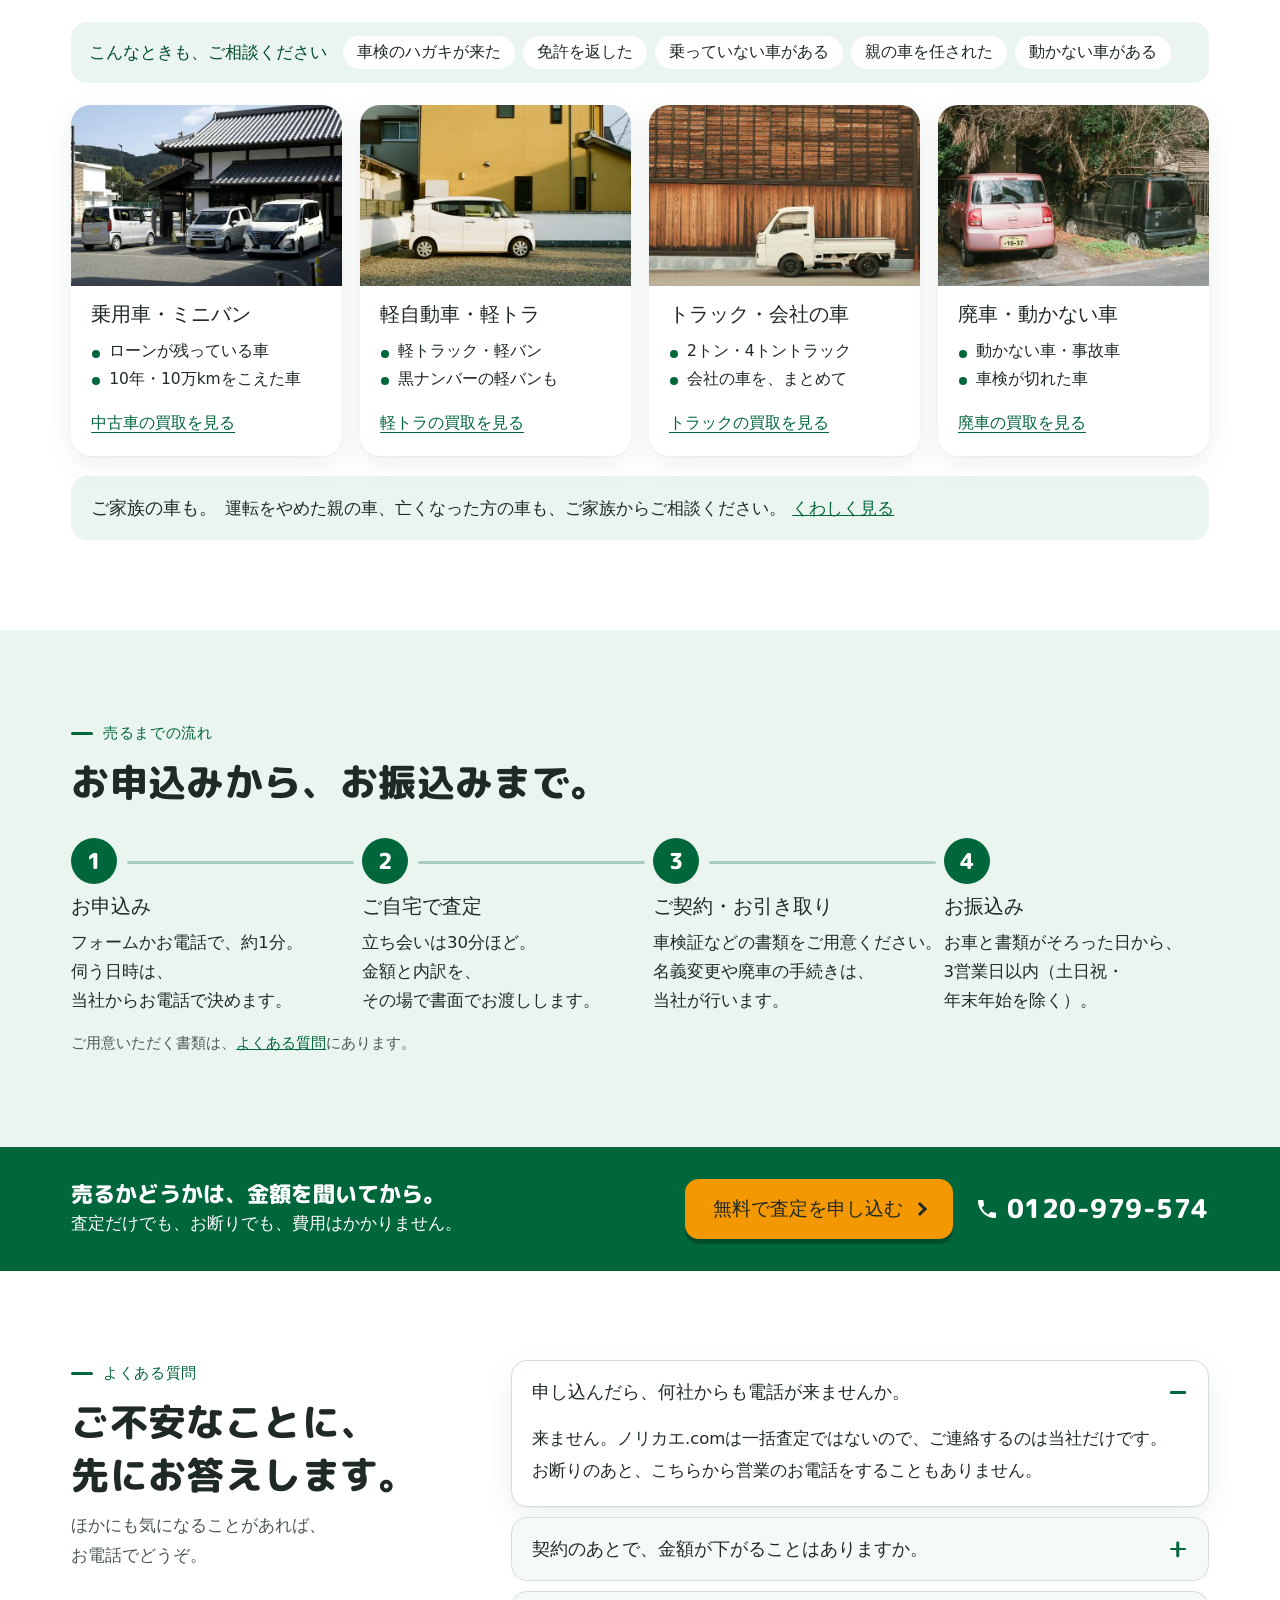
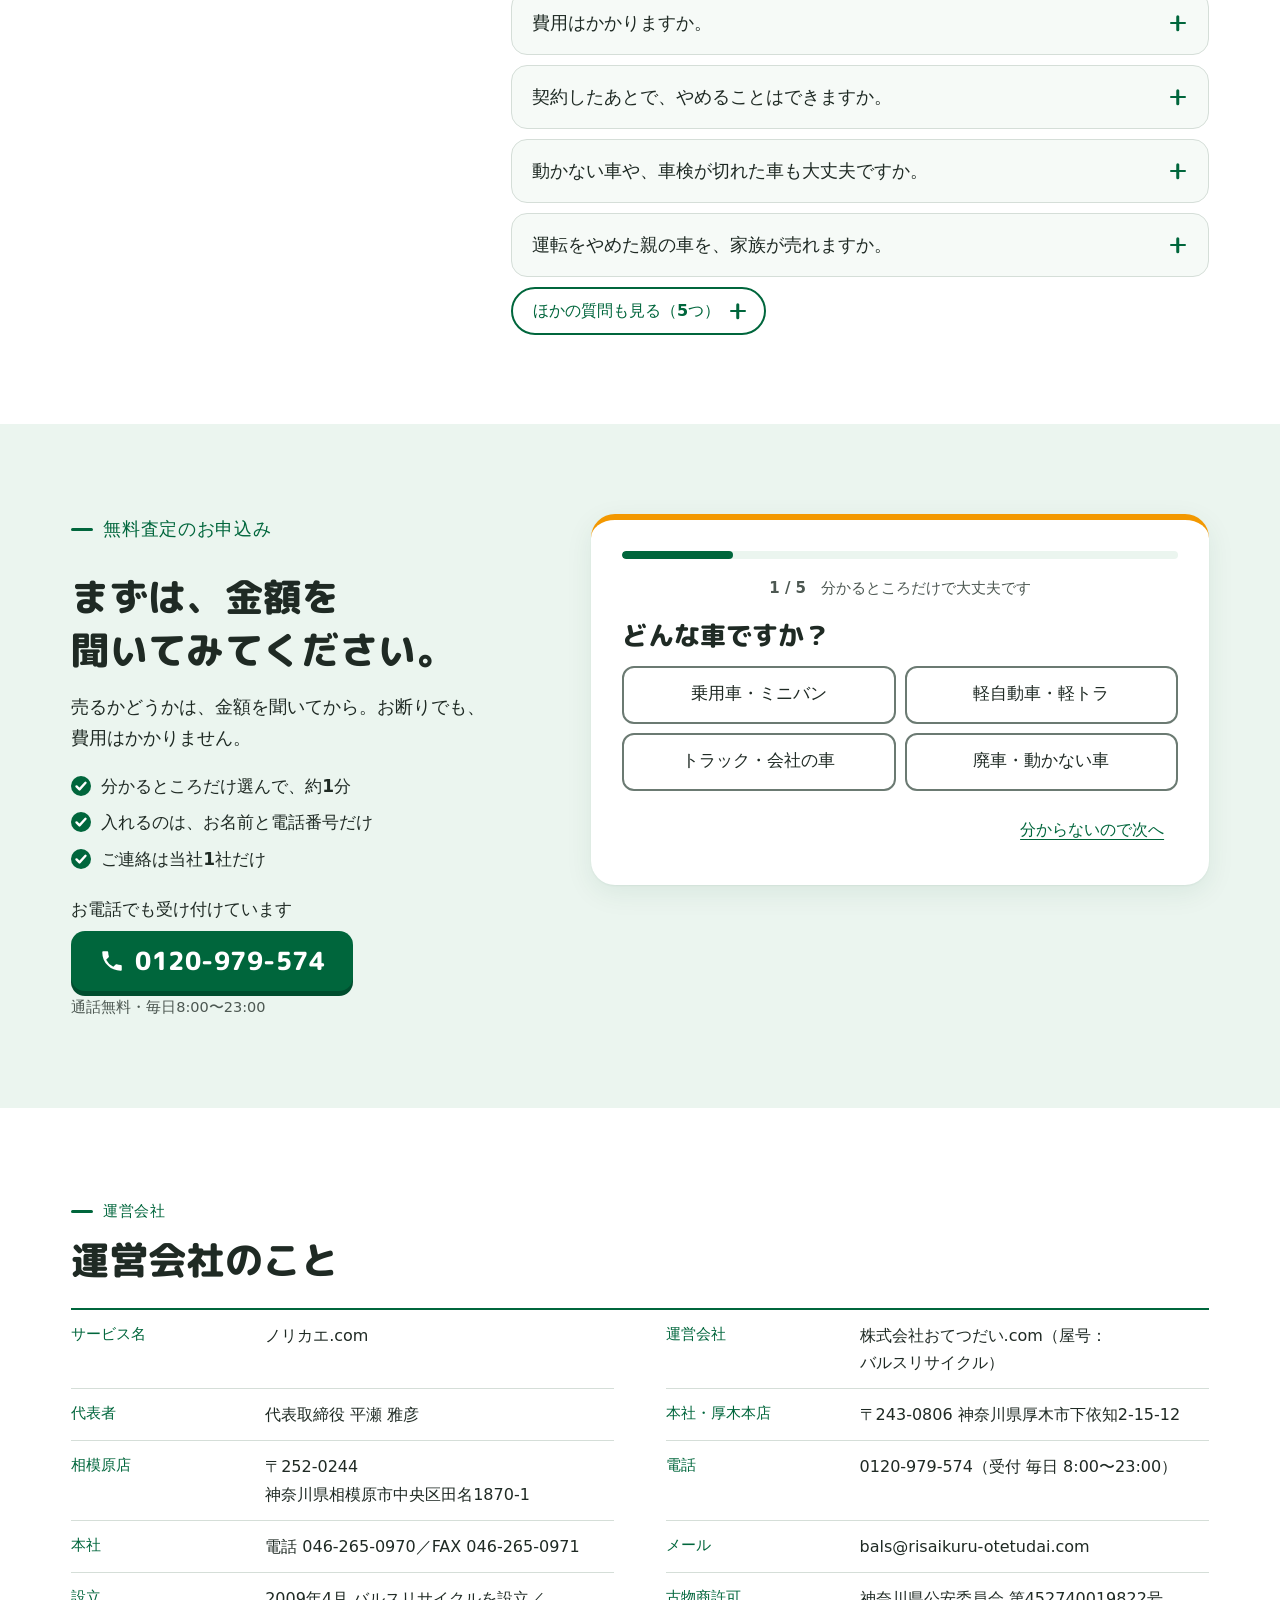
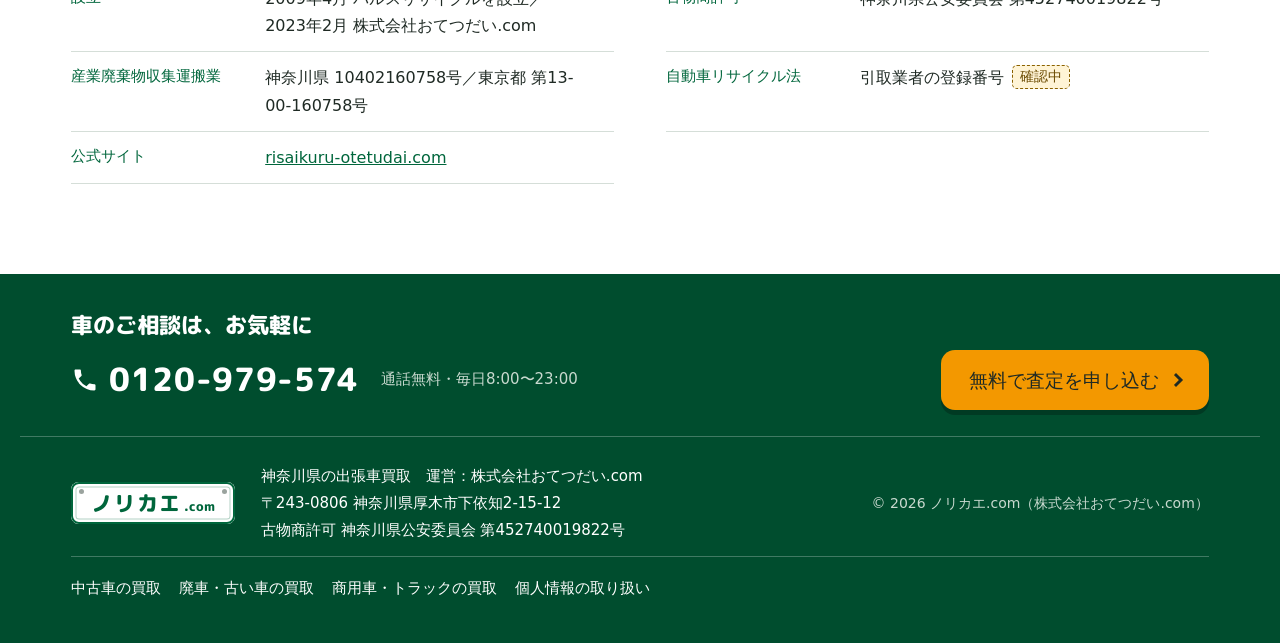
==== commit 8fe39c64: "第13版：写真に合う動き（車の写真がすべり込む・流れの線と番号・写真が寄る）と着信の絵 Co-Authored-By: Claude Opus 5.5 <noreply@anthropic.com>" ====
--- a/index.html
+++ b/index.html
@@ -229,10 +229,28 @@
 
 <section class="diff sec" id="diff" aria-labelledby="diff-title">
   <div class="wrap">
-    <div class="diff-head">
-      <p class="kick">一括査定・下取りとのちがい</p>
-      <h2 id="diff-title">かかってくる電話は、当社からだけ。</h2>
-      <p class="sub">何社もの電話を受けたくない方、家で決めたい方へ。</p>
+    <div class="diff-top">
+      <div class="diff-head">
+        <p class="kick">一括査定・下取りとのちがい</p>
+        <h2 id="diff-title">かかってくる電話は、当社からだけ。</h2>
+        <p class="sub">何社もの電話を受けたくない方、家で決めたい方へ。</p>
+      </div>
+      <div class="calls" aria-hidden="true">
+        <figure class="call call-us">
+          <p class="call-who">ノリカエ.com</p>
+          <div class="call-scr">
+            <p class="call-h"><span>着信</span><i>1</i></p>
+            <ul><li class="ok"><b>ノリカエ.com</b></li></ul>
+          </div>
+        </figure>
+        <figure class="call call-many">
+          <p class="call-who">一括査定<small>（多くの場合）</small></p>
+          <div class="call-scr">
+            <p class="call-h"><span>着信</span><i>5</i></p>
+            <ul><li><b>知らない番号</b></li><li><b>知らない番号</b></li><li><b>知らない番号</b></li><li><b>知らない番号</b></li><li><b>知らない番号</b></li></ul>
+          </div>
+        </figure>
+      </div>
     </div>
     <div class="cmp-wrap">
       <table class="cmp">
--- a/assets/site.css
+++ b/assets/site.css
@@ -282,7 +282,32 @@
 .ex b{display:inline-block;margin-right:8px;font-size:13.5px;line-height:1.6;border:1.5px solid currentColor;border-radius:5px;padding:0 7px;vertical-align:1px;color:var(--ink)}
 
 /* ---- ちがい ---- */
+.diff-top{display:grid;grid-template-columns:minmax(0,1fr) auto;gap:24px clamp(32px,5vw,72px);align-items:center}
 .diff-head{max-width:46em}
+/* 着信の絵：左はノリカエ（1件）、右は一括査定（知らない番号が5件。見えたときに電話が揺れる） */
+.calls{display:flex;gap:clamp(14px,2vw,24px);align-items:flex-end}
+.call{display:grid;gap:8px;justify-items:center;margin:0}
+.call-who{font-weight:700;font-size:14px;line-height:1.4;color:var(--ink);text-align:center}
+.call-who small{display:block;font-size:13px;font-weight:500;color:var(--ink-2)}
+.call-scr{display:grid;align-content:start;gap:6px;width:140px;height:236px;padding:12px 9px;border-radius:24px;border:3px solid #C9D3CD;background:#fff;box-shadow:var(--shadow);overflow:hidden}
+.call-us .call-scr{border-color:var(--green)}
+.call-h{display:flex;align-items:center;justify-content:space-between;padding:0 3px 2px;font-weight:700;font-size:13px;color:var(--ink-2)}
+.call-h i{display:grid;place-items:center;min-width:22px;height:22px;padding:0 6px;border-radius:999px;background:var(--green);color:#fff;font-style:normal;font-size:13px}
+.call-many .call-h i{background:var(--err)}
+.call ul{display:grid;gap:5px}
+.call li{position:relative;padding:7px 8px 7px 28px;border-radius:10px;background:#F1F4F2;font-size:13px;line-height:1.3}
+.call li::before{content:"";position:absolute;left:8px;top:50%;width:13px;height:13px;margin-top:-6.5px;background:currentColor;-webkit-mask:url("data:image/svg+xml,%3Csvg xmlns='http://www.w3.org/2000/svg' viewBox='0 0 24 24'%3E%3Cpath d='M6.6 10.8a15.2 15.2 0 0 0 6.6 6.6l2.2-2.2c.3-.3.7-.4 1-.2 1.1.4 2.3.6 3.6.6.6 0 1 .4 1 1V20c0 .6-.4 1-1 1A17 17 0 0 1 3 4c0-.6.4-1 1-1h3.5c.6 0 1 .4 1 1 0 1.3.2 2.5.6 3.6.1.3 0 .7-.2 1z'/%3E%3C/svg%3E") center/contain no-repeat;mask:url("data:image/svg+xml,%3Csvg xmlns='http://www.w3.org/2000/svg' viewBox='0 0 24 24'%3E%3Cpath d='M6.6 10.8a15.2 15.2 0 0 0 6.6 6.6l2.2-2.2c.3-.3.7-.4 1-.2 1.1.4 2.3.6 3.6.6.6 0 1 .4 1 1V20c0 .6-.4 1-1 1A17 17 0 0 1 3 4c0-.6.4-1 1-1h3.5c.6 0 1 .4 1 1 0 1.3.2 2.5.6 3.6.1.3 0 .7-.2 1z'/%3E%3C/svg%3E") center/contain no-repeat}
+.call li b{font-weight:700}
+.call-many li{color:var(--ink-2)}
+.call-us li.ok{background:var(--mint);color:var(--green-d)}
+.motion .diff.on .call-many .call-scr{animation:ring .45s ease-in-out 6}
+.motion .diff.on .call-many li{animation:pop .4s ease-out backwards}
+.motion .diff.on .call-many li:nth-child(2){animation-delay:.15s}
+.motion .diff.on .call-many li:nth-child(3){animation-delay:.3s}
+.motion .diff.on .call-many li:nth-child(4){animation-delay:.45s}
+.motion .diff.on .call-many li:nth-child(5){animation-delay:.6s}
+@keyframes ring{0%,100%{transform:rotate(0)}20%{transform:rotate(-5deg)}60%{transform:rotate(5deg)}}
+@keyframes pop{from{transform:translateX(14px)}}
 .cmp-wrap{margin-top:26px}
 .diff-tip{position:relative;margin-top:16px;padding:14px 18px 14px 50px;border-radius:16px;background:var(--mint);font-size:16.5px;line-height:1.7}
 .diff-tip::before{content:"";position:absolute;left:18px;top:16px;width:22px;height:22px;border-radius:50%;background:var(--green) url("data:image/svg+xml,%3Csvg xmlns='http://www.w3.org/2000/svg' viewBox='0 0 20 20'%3E%3Cpath d='M5.5 10.4l3 3 6-6.6' fill='none' stroke='%23fff' stroke-width='2.4' stroke-linecap='round' stroke-linejoin='round'/%3E%3C/svg%3E") center/100% no-repeat}
@@ -299,7 +324,8 @@
 /* ---- 写真の帯：横いっぱいの写真に、短い一言だけ（大事な文は載せない） ---- */
 .photo-band{position:relative;margin:0;height:clamp(240px,30vw,420px);overflow:hidden;background:var(--mint-2)}
 .photo-band picture,.photo-band img{display:block;width:100%;height:100%}
-.photo-band img{object-fit:cover;object-position:50% 92%}
+.photo-band img{object-fit:cover;object-position:50% 92%;transform-origin:60% 80%}
+.motion .photo-band.on img{animation:kb 9s ease-out forwards}
 .photo-band figcaption{position:absolute;left:max(var(--pad),var(--gl));bottom:clamp(16px,2.4vw,32px);display:grid;gap:2px;max-width:min(440px,calc(100% - 32px));padding:14px 20px;border-radius:16px;background:rgba(255,255,255,.95);box-shadow:0 4px 18px rgba(0,0,0,.12)}
 .photo-band b{font:800 clamp(19px,1.8vw,24px)/1.4 var(--f-round);color:var(--green-d)}
 .photo-band span{font-size:16px;font-weight:700}
@@ -323,7 +349,12 @@
 .bays{display:grid;grid-template-columns:repeat(4,minmax(0,1fr));gap:clamp(12px,1.4vw,20px);margin-top:22px}
 .bay{display:grid;grid-template-rows:auto auto 1fr auto;gap:10px;background:#fff;border-radius:var(--r);padding:0 0 10px;min-width:0;overflow:hidden;box-shadow:var(--shadow)}
 .bay>:not(.bay-ph){margin-inline:clamp(16px,1.6vw,20px)}
-.bay-ph{display:block}
+.bay-ph{display:block;overflow:hidden}
+.motion .bay-ph img{transition:transform 1.1s cubic-bezier(.2,.8,.25,1)}
+.motion .bays.ready .bay-ph img{transform:translateX(6%) scale(1.18)}
+.motion .bay:nth-child(2) .bay-ph img{transition-delay:.12s}
+.motion .bay:nth-child(3) .bay-ph img{transition-delay:.24s}
+.motion .bay:nth-child(4) .bay-ph img{transition-delay:.36s}
 .bay-ph img{display:block;width:100%;height:auto;aspect-ratio:3/2;object-fit:cover;object-position:var(--pos,50% 75%);background:var(--mint-2)}
 .wcar{position:relative}
 .wcar img{display:block;width:100%;height:auto}
@@ -347,6 +378,16 @@
 /* 番号どうしを線でつなぐ（最後の番号の右には線を引かない） */
 .step:not(:last-child)::after{content:"";position:absolute;z-index:0;left:56px;right:calc(-1 * clamp(16px,2vw,28px) + 8px);top:23px;height:3px;border-radius:2px;background:rgba(0,102,60,.28)}
 .step-no{position:relative;z-index:1;display:grid;place-items:center;width:46px;height:46px;border-radius:50%;background:var(--green);color:#fff;font:800 22px/1 var(--f-round);box-shadow:0 0 0 6px var(--mint)}
+.motion .step::after{transition:transform .45s ease}
+.motion .step-no{transition:background-color .35s ease,transform .4s cubic-bezier(.3,1.6,.5,1)}
+.motion .steps.ready .step:not(:last-child)::after{transform:scaleX(0);transform-origin:left center}
+.motion .steps.ready .step-no{background:#9CC6AF;transform:scale(.8)}
+.motion .step:nth-child(1)::after{transition-delay:.3s}
+.motion .step:nth-child(2) .step-no{transition-delay:.6s}
+.motion .step:nth-child(2)::after{transition-delay:.9s}
+.motion .step:nth-child(3) .step-no{transition-delay:1.2s}
+.motion .step:nth-child(3)::after{transition-delay:1.5s}
+.motion .step:nth-child(4) .step-no{transition-delay:1.8s}
 .step h3{font-size:clamp(19px,1.55vw,22px)}
 .step>p:not(.step-no){font-size:16.5px;line-height:1.75}
 .you,.we{display:inline-block;font-size:13.5px;line-height:1.6;border-radius:5px;padding:0 8px;margin-right:8px}
@@ -643,6 +684,9 @@
   .step{grid-template-columns:36px minmax(0,1fr);column-gap:14px;row-gap:2px;padding-bottom:18px}
   .step:last-child{padding-bottom:0}
   .step:not(:last-child)::after{left:17px;right:auto;top:40px;bottom:2px;width:3px;height:auto}
+  .motion .steps.ready .step:not(:last-child)::after{transform:scaleY(0);transform-origin:center top}
+  .diff-top{grid-template-columns:minmax(0,1fr)}
+  .calls{justify-content:center}
   .step-no{grid-row:1/span 3;width:36px;height:36px;font-size:18px;box-shadow:0 0 0 4px var(--mint)}
   .step h3{grid-column:2;font-size:18px;align-self:center;min-height:36px;display:flex;align-items:center}
   .step>p:not(.step-no){grid-column:2;font-size:15.5px;line-height:1.65}
@@ -720,6 +764,6 @@
 }
 @media (prefers-reduced-motion:reduce){
   html{scroll-behavior:auto}
-  .btn,.quick-b,.dcol span,.wz-prog i,.dock,.faq-list summary::after{transition:none}
+  .btn,.quick-b,.dcol span,.wz-prog i,.dock,.faq-list summary::after,.bay-ph img,.step::after,.step-no{transition:none}
   .dlg[open]{animation:none}
 }
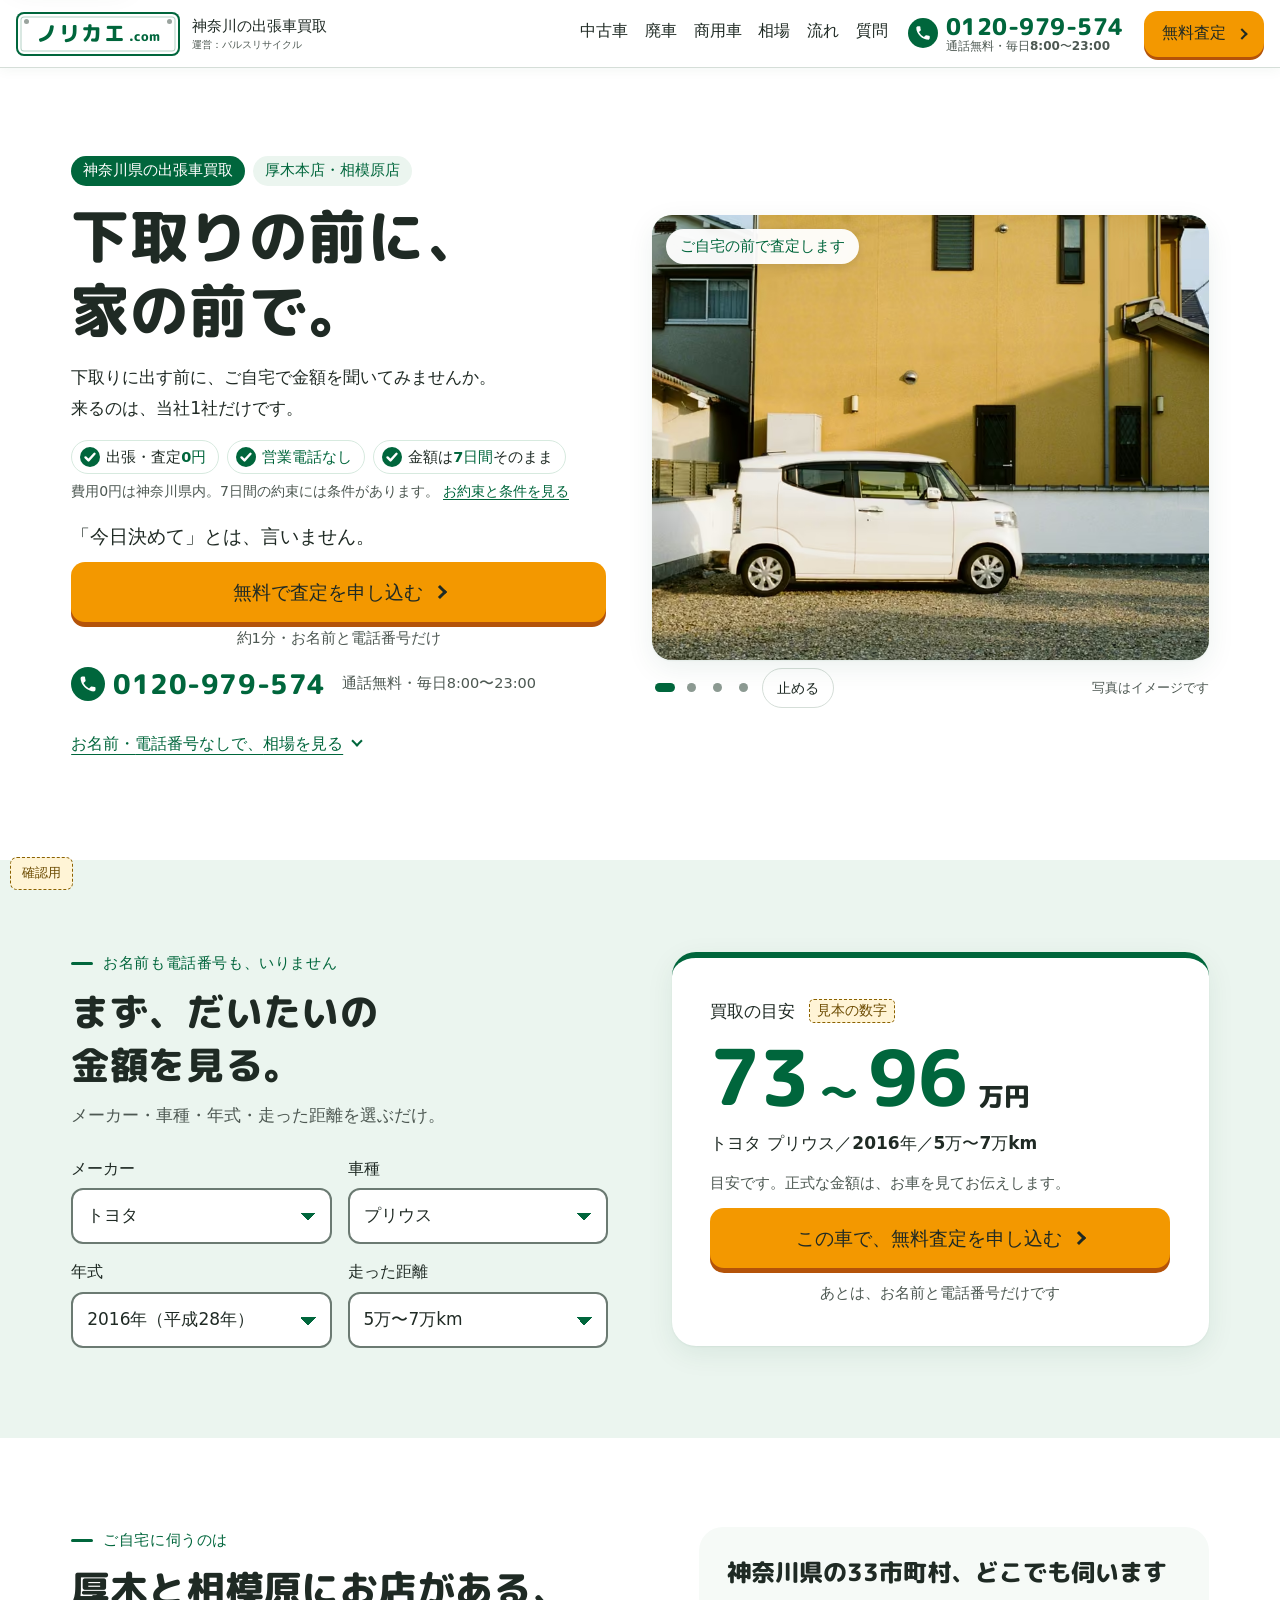
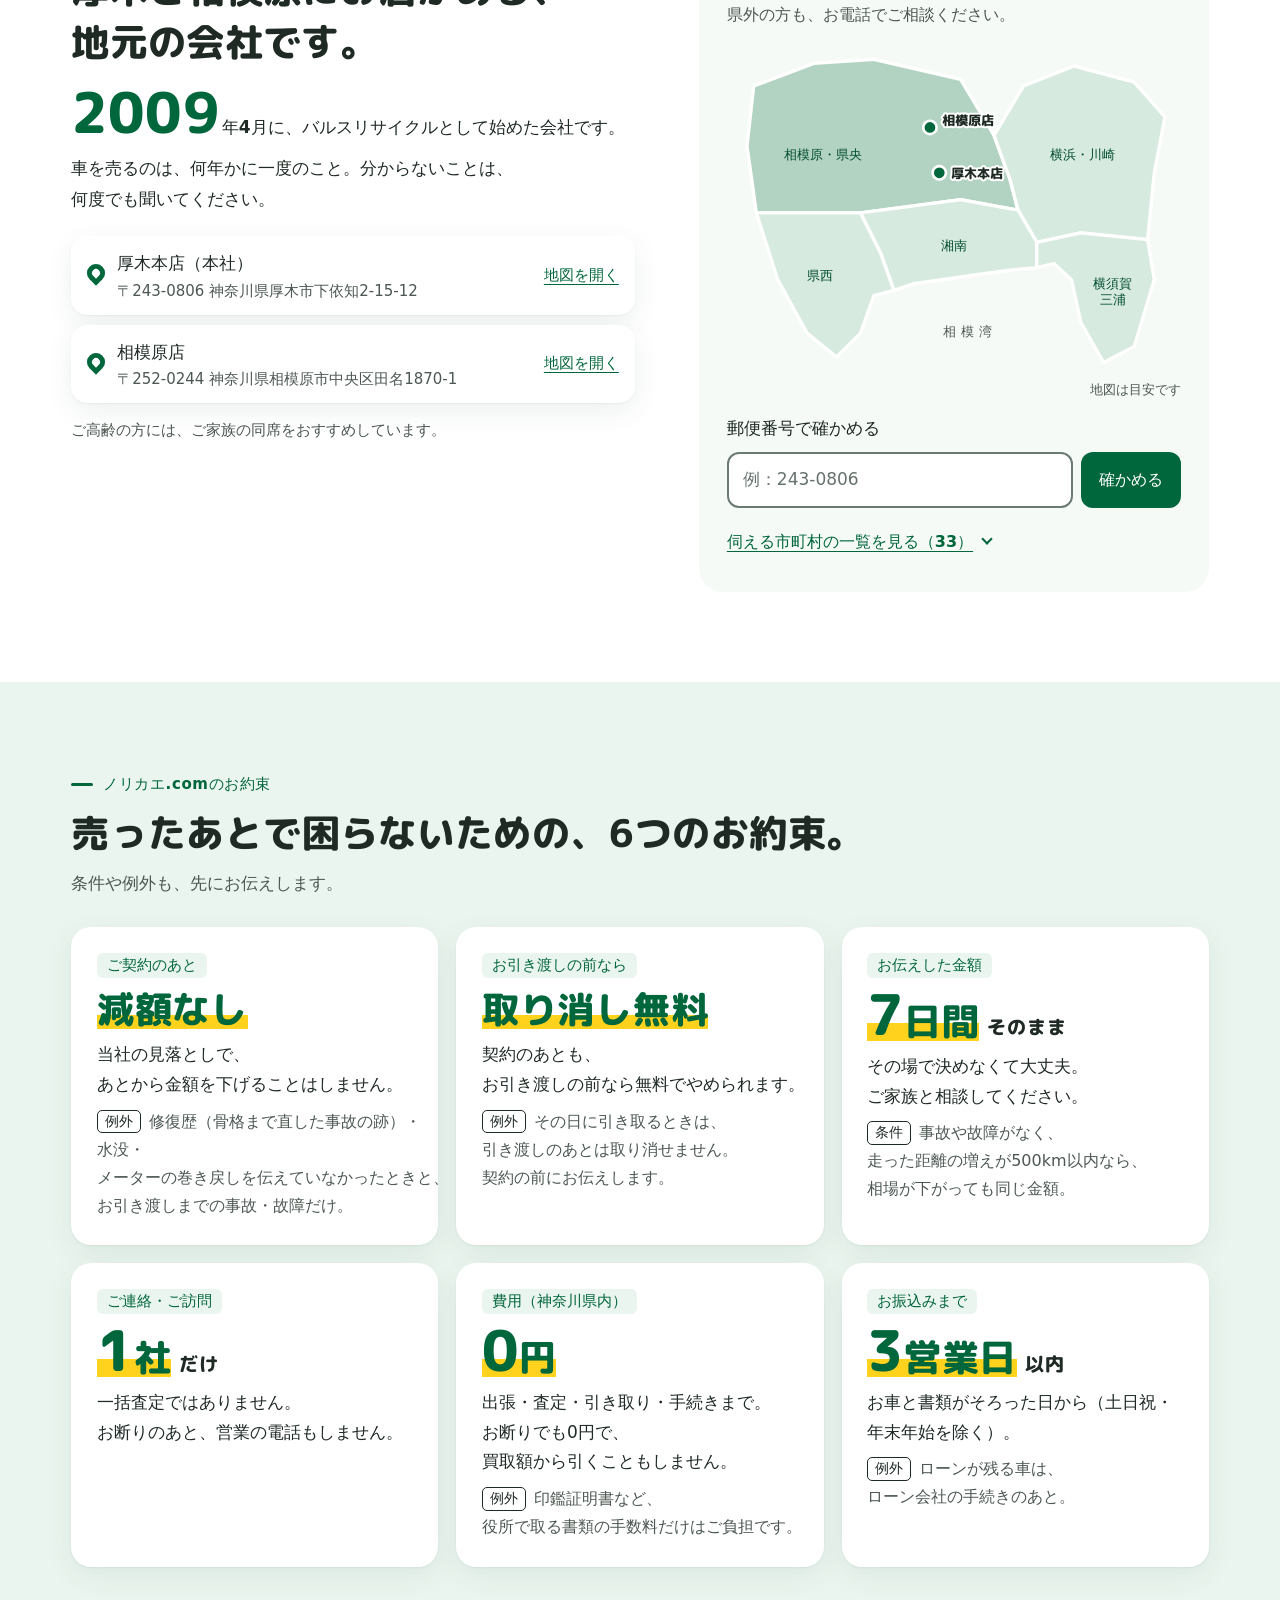
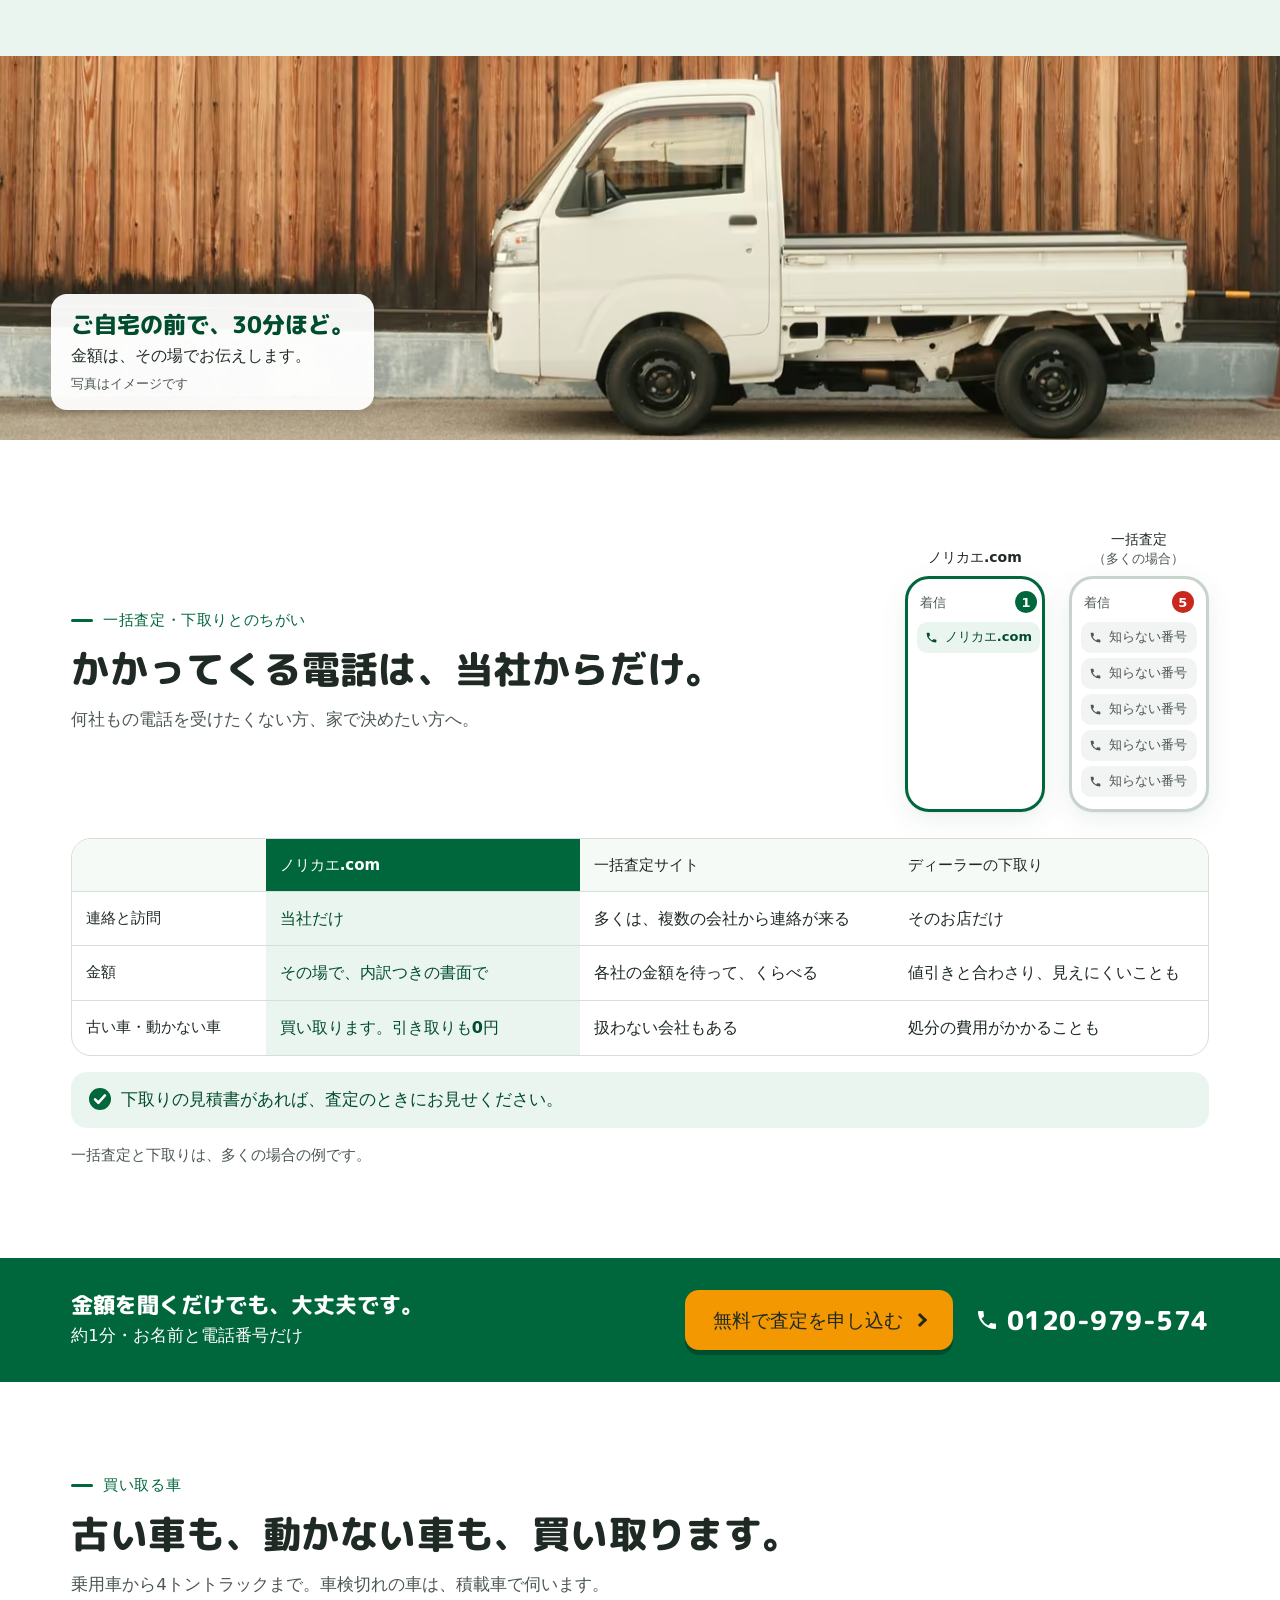
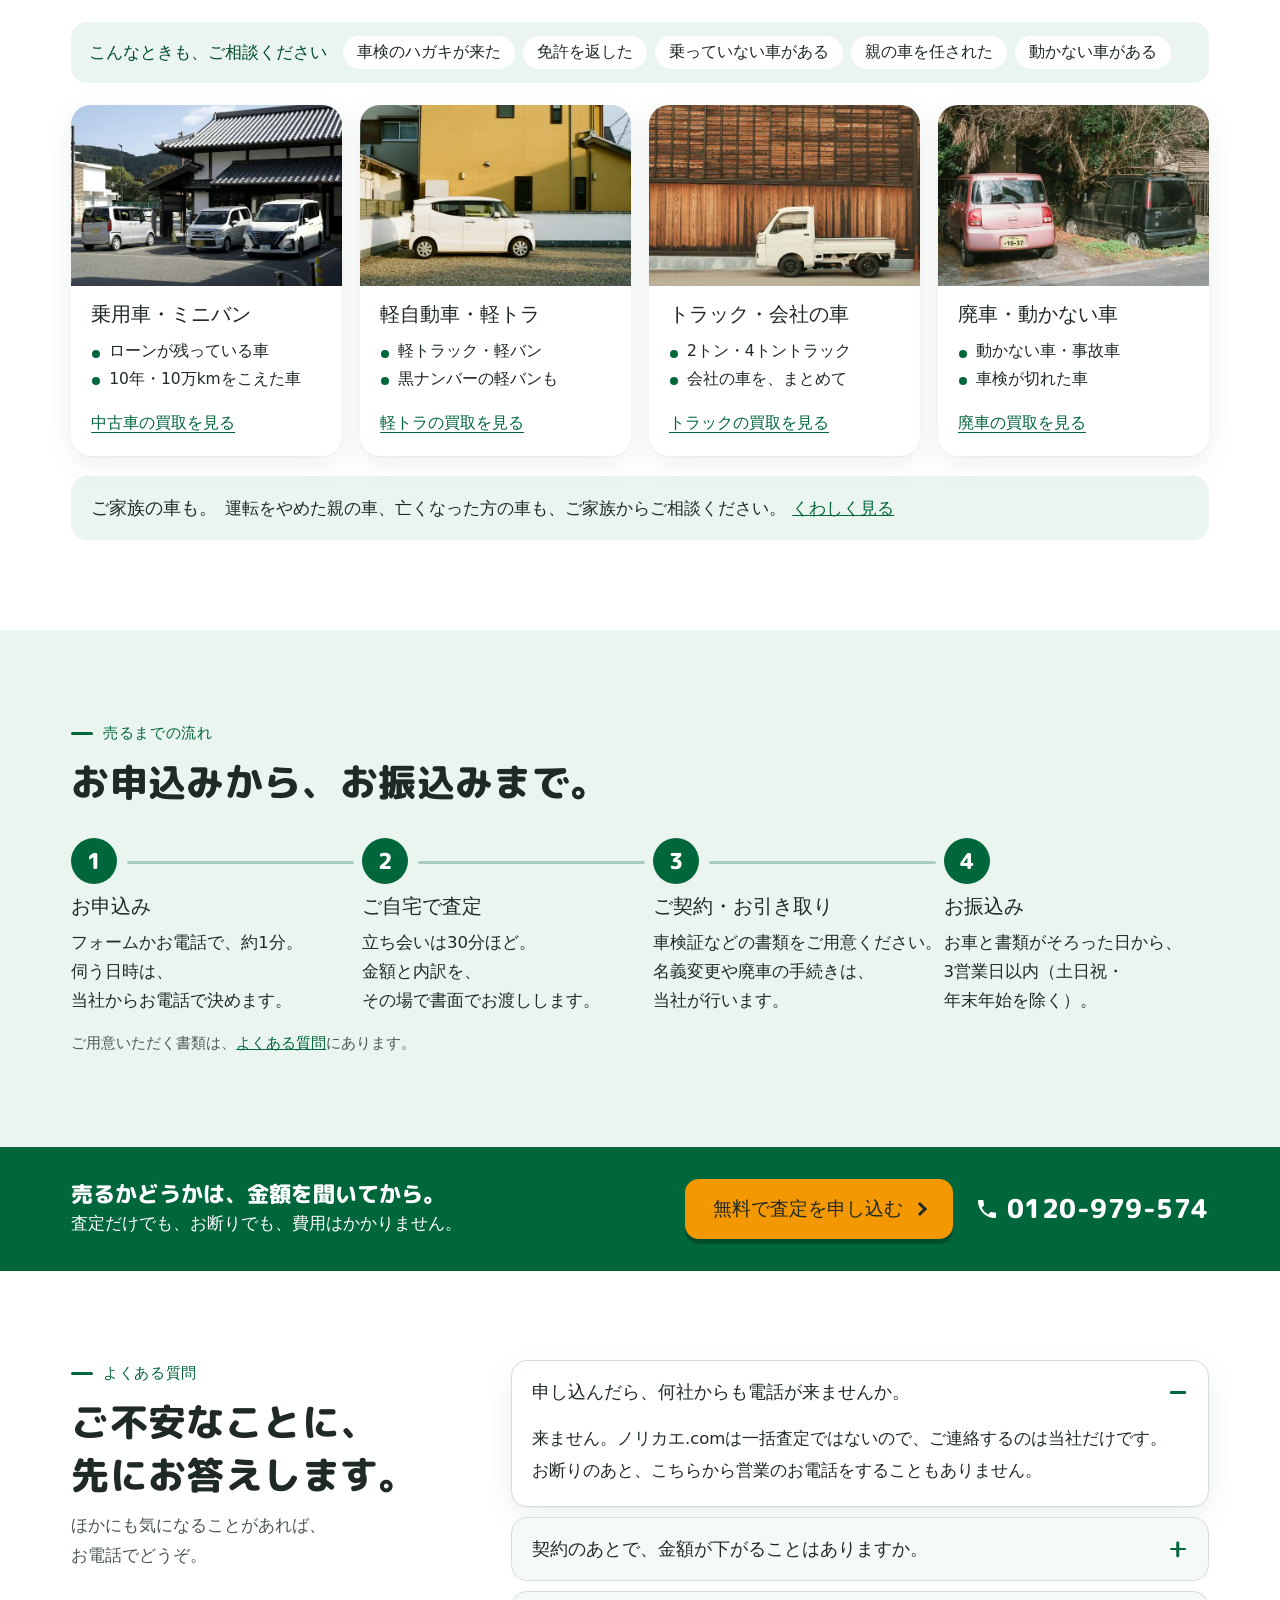
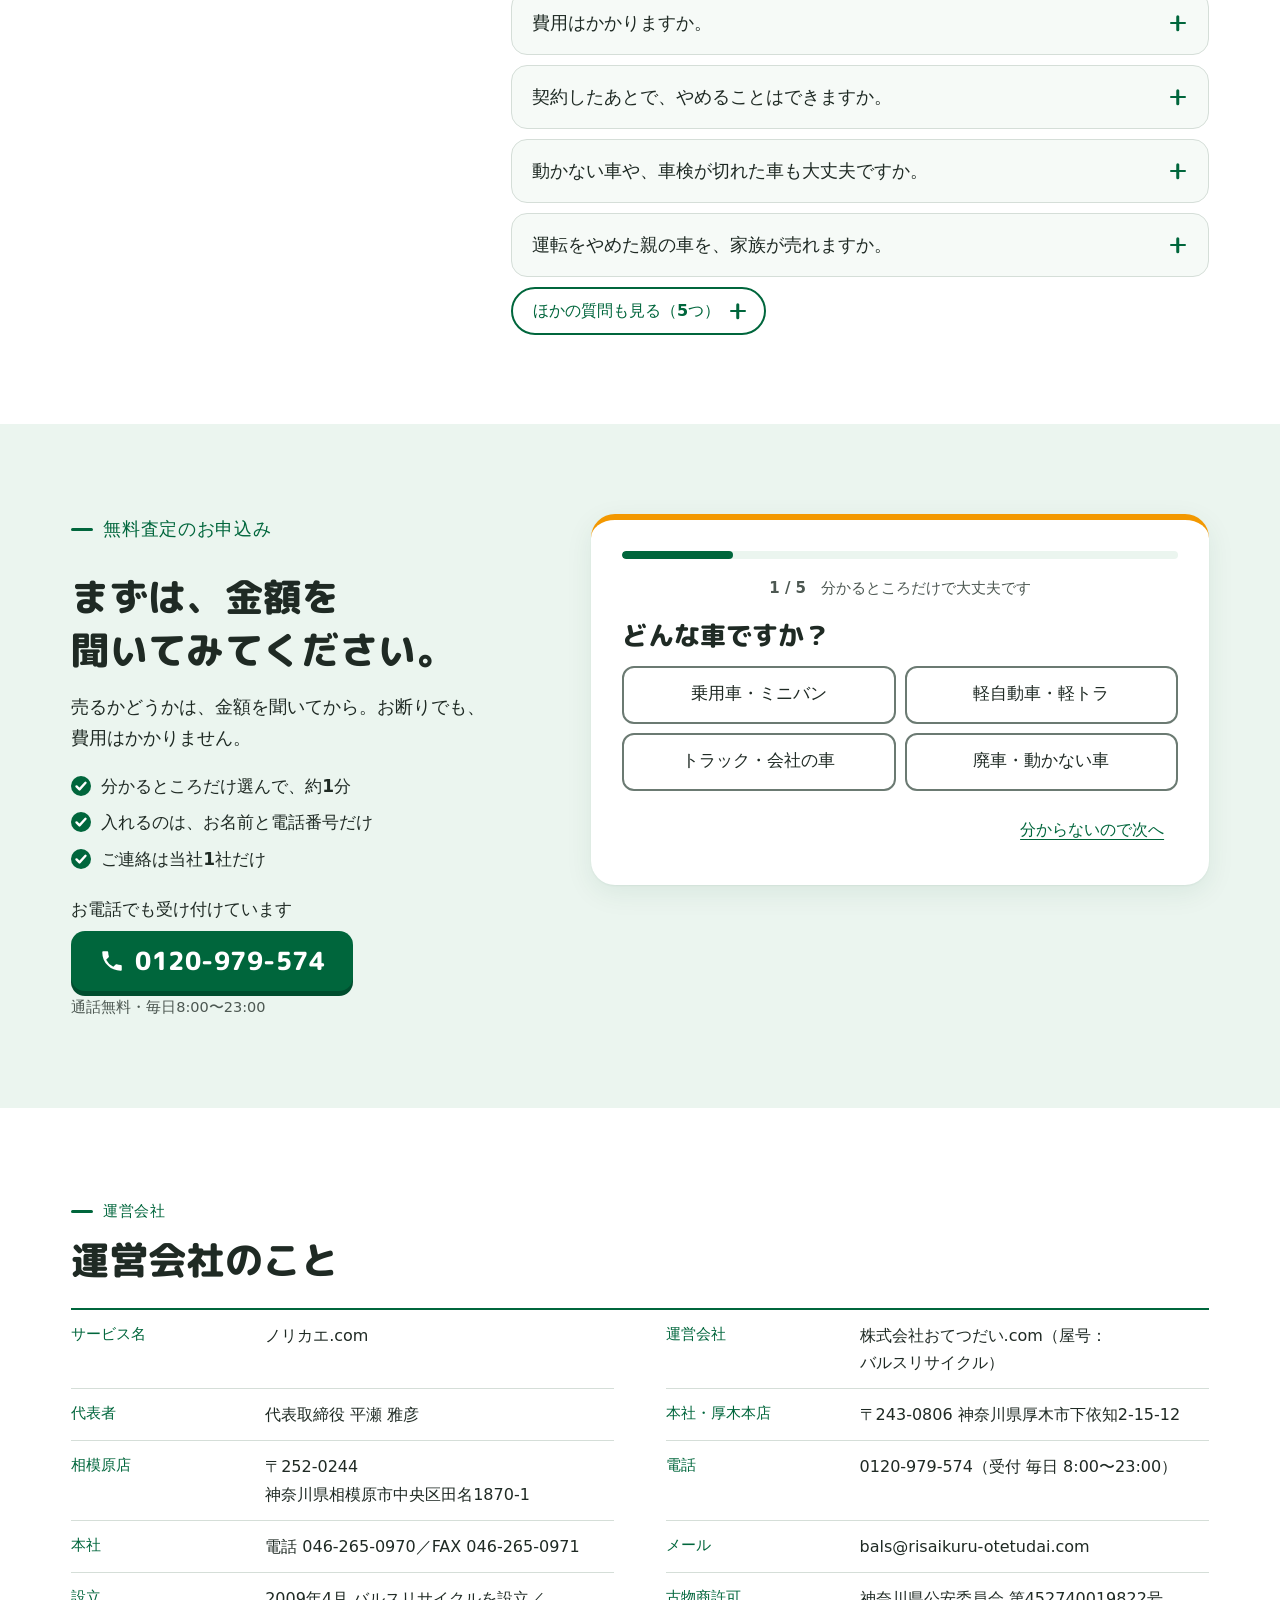
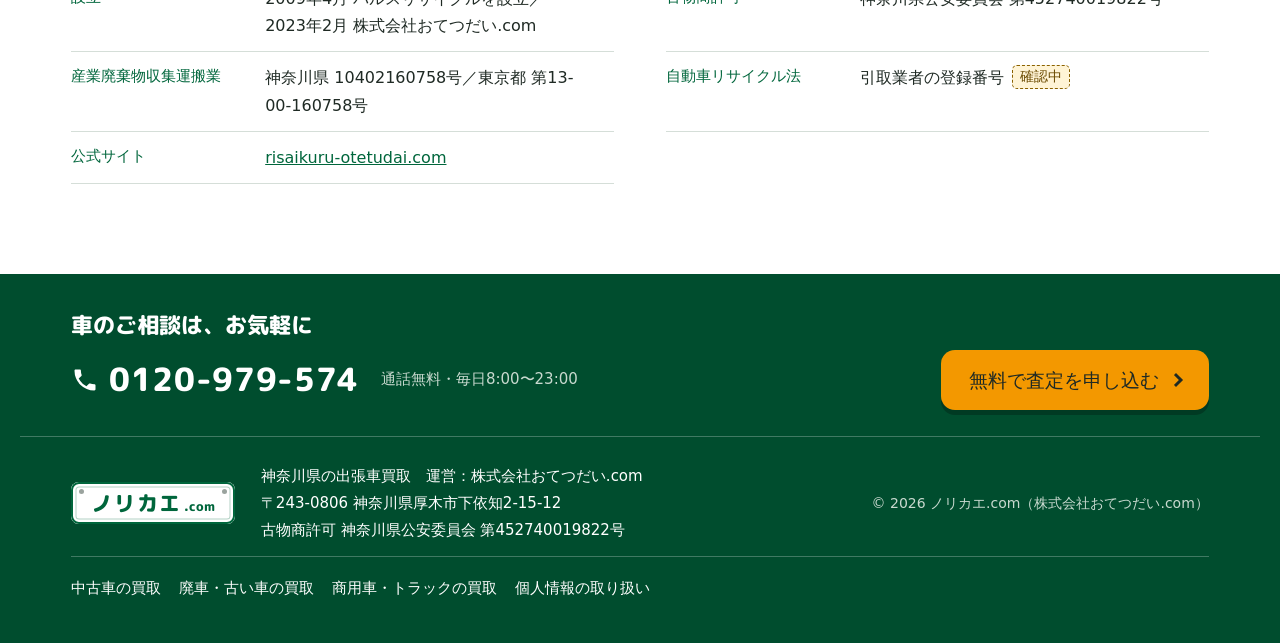
==== commit 39e2a290: "第13版：車を聞くのは相場の1か所に（最初の画面は申込みボタン1つ） Co-Authored-By: Claude Opus 5.5 <noreply@anthropic.com>" ====
--- a/index.html
+++ b/index.html
@@ -66,15 +66,9 @@
     </div>
     <div class="hero-acts">
       <p class="say">「今日決めて」とは、言いません。</p>
-      <div class="quick" role="group" aria-labelledby="quick-t">
-        <p class="quick-t" id="quick-t"><b>無料査定</b><span>どんな車ですか？</span></p>
-        <div class="quick-ch">
-          <a class="quick-b" href="#apply" data-apply data-kind="乗用車・ミニバン" data-place="hero-quick">乗用車・<wbr>ミニバン</a>
-          <a class="quick-b" href="#apply" data-apply data-kind="軽自動車・軽トラ" data-place="hero-quick">軽自動車・<wbr>軽トラ</a>
-          <a class="quick-b" href="#apply" data-apply data-kind="トラック・会社の車" data-place="hero-quick">トラック・<wbr>会社の車</a>
-          <a class="quick-b" href="#apply" data-apply data-kind="廃車・動かない車" data-place="hero-quick">廃車・<wbr>動かない車</a>
-        </div>
-        <p class="quick-note">約1分・お名前と電話番号だけ</p>
+      <div class="hero-go">
+        <a class="btn btn-go" href="#apply" data-apply data-place="hero">無料で査定を申し込む</a>
+        <p class="act-note">約1分・お名前と電話番号だけ</p>
       </div>
       <div class="hero-tel">
         <a class="btn btn-tel" href="tel:0120979574" data-track="tel" data-place="hero"><svg class="ic" aria-hidden="true"><use href="#i-tel"/></svg><span class="tel-no">0120-979-574</span></a>
@@ -104,7 +98,8 @@
       <p class="vh" id="est-live" aria-live="polite"></p>
       <p class="est-car" id="est-car"></p>
       <p class="est-note">目安です。正式な金額は、お車を見てお伝えします。</p>
-      <a class="btn btn-go" href="#apply" id="est-go">この車の査定を申し込む</a>
+      <a class="btn btn-go" href="#apply" id="est-go">この車で、無料査定を申し込む</a>
+      <p class="est-next">あとは、お名前と電話番号だけです</p>
     </div>
   </div>
 </section>
--- a/assets/site.css
+++ b/assets/site.css
@@ -142,15 +142,9 @@
 .hero-acts{margin-top:20px;display:grid;gap:12px}
 .say{font-weight:700;font-size:clamp(17px,1.45vw,20px);line-height:1.5}
 .hero .btn{padding-inline:20px;white-space:nowrap}
-/* 無料査定の入口：車の種類を選ぶと、申込みの続き（メーカー）から開く */
-.quick{display:grid;gap:10px;max-width:600px;background:#fff;border-radius:18px;padding:14px 16px 12px;box-shadow:var(--shadow);border-top:5px solid var(--orange)}
-.quick-t{display:flex;flex-wrap:wrap;align-items:center;gap:4px 12px;font:800 clamp(19px,1.5vw,21px)/1.4 var(--f-round)}
-.quick-t b{font:700 14px/1.6 var(--f-body);padding:1px 10px;border-radius:6px;background:var(--cream);color:var(--ink);border:1.5px solid var(--orange)}
-.quick-ch{display:grid;grid-template-columns:repeat(4,minmax(0,1fr));gap:8px}
-.quick-b{display:flex;align-items:center;justify-content:center;min-height:62px;padding:6px 8px;border-radius:12px;background:var(--orange);color:var(--ink);box-shadow:0 4px 0 var(--orange-d);font-weight:700;font-size:15.5px;line-height:1.35;text-align:center;text-decoration:none;word-break:keep-all;transition:transform .1s,box-shadow .1s,background-color .15s}
-.quick-b:hover{background:var(--orange-h)}
-.quick-b:active{transform:translateY(3px);box-shadow:0 1px 0 var(--orange-d)}
-.quick-note{font-size:14px;line-height:1.5;color:var(--ink-2)}
+/* 最初の画面の申込み：ボタン1つ（車を選ぶのは、すぐ下の相場の章だけ。2回聞かない） */
+.hero-go{display:grid;gap:6px;justify-items:center;max-width:600px}
+.hero-go .btn{width:100%}
 .hero-tel{display:grid;gap:6px;justify-items:center;max-width:600px}
 .hero-tel .btn{width:100%}
 @media (min-width:900px){
@@ -210,8 +204,6 @@
   .trust{margin-top:12px}
   .hero-acts{margin-top:14px;gap:8px}
   .hero-souba{margin-top:6px}
-  .quick{gap:8px;padding-block:12px 10px}
-  .quick-b{min-height:56px}
 }
 
 /* ---- 相場 ---- */
@@ -236,6 +228,8 @@
 .odo-c{display:inline-block;line-height:1}
 .est-car{font-weight:700;font-size:17px}
 .est-note{font-size:15px;line-height:1.75;color:var(--ink-2)}
+#est-go{width:100%}
+.est-next{justify-self:center;font-weight:700;font-size:15px;color:var(--ink-2)}
 
 /* ---- 伺う会社とお店・伺える地域（1つの章）：左に会社とお店、右に神奈川の地図 ---- */
 /* カードは2種類だけ：白に影（.card 系）／うすい地で影なし（.tint 系）。小さな札も2種類：うす緑の塗り／線で囲む */
@@ -561,10 +555,6 @@
   .hero{padding-top:calc(var(--bar) + 14px)}
   .hero-acts{margin-top:14px;gap:8px}
   .say{font-size:16.5px}
-  .quick{padding:12px 12px 10px;border-radius:16px}
-  .quick-ch{grid-template-columns:repeat(2,minmax(0,1fr))}
-  .quick-b{min-height:54px;font-size:16px}
-  .quick-note{font-size:13.5px}
   .act-note{font-size:14px}
   .show-view{aspect-ratio:3/2}
   .show-note{font-size:12px;margin-top:4px}
@@ -704,7 +694,7 @@
   /* 最初の画面：携帯では、2つ目の札・安心の印・相場へのリンクは出さない（すぐ下の章に同じ中身がある） */
   .hero-tag span:last-child,.trust-box,.hero-souba{display:none}
   .lead{margin-top:20px;font-size:16px;line-height:1.75}
-  .quick-note,.act-note{font-size:14px}
+  .act-note{font-size:14px}
   .show-note{font-size:14px}
   /* 相場 */
   .est-note{font-size:14px}
@@ -764,6 +754,6 @@
 }
 @media (prefers-reduced-motion:reduce){
   html{scroll-behavior:auto}
-  .btn,.quick-b,.dcol span,.wz-prog i,.dock,.faq-list summary::after,.bay-ph img,.step::after,.step-no{transition:none}
+  .btn,.dcol span,.wz-prog i,.dock,.faq-list summary::after,.bay-ph img,.step::after,.step-no{transition:none}
   .dlg[open]{animation:none}
 }
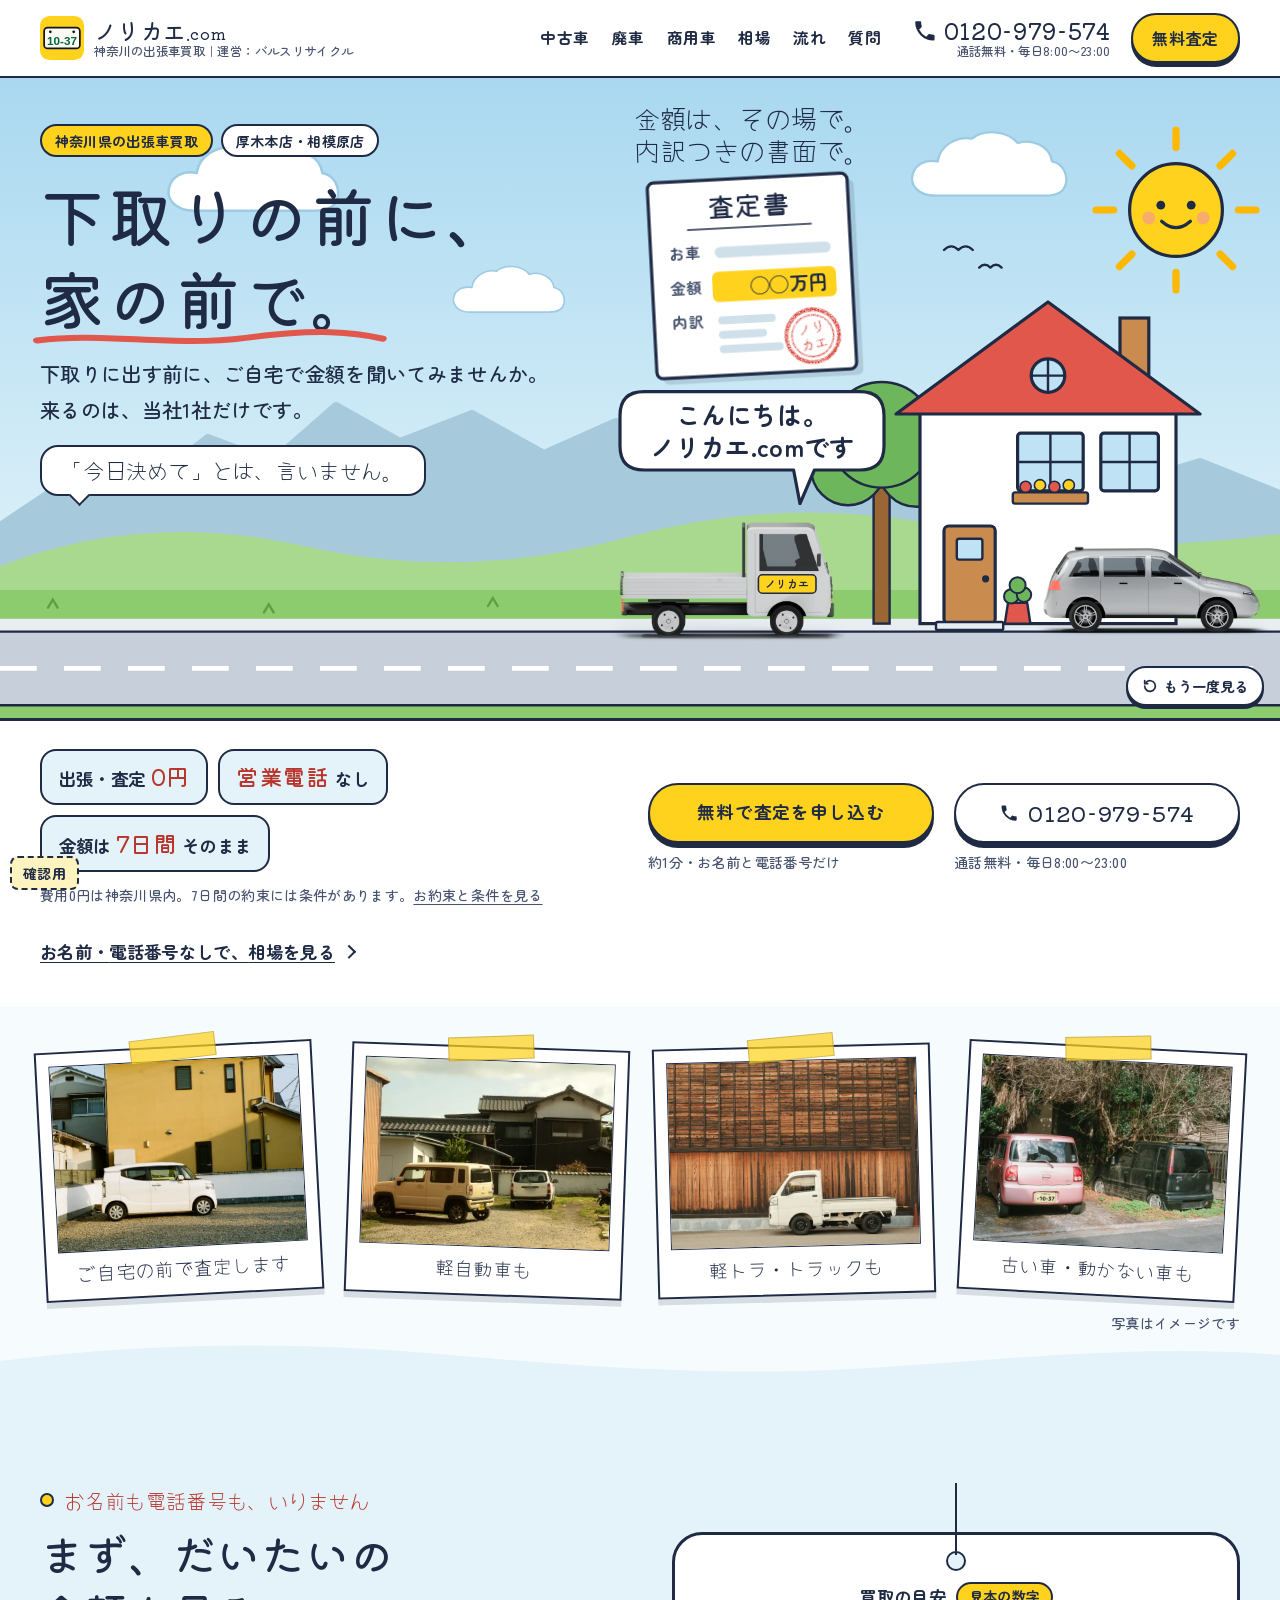
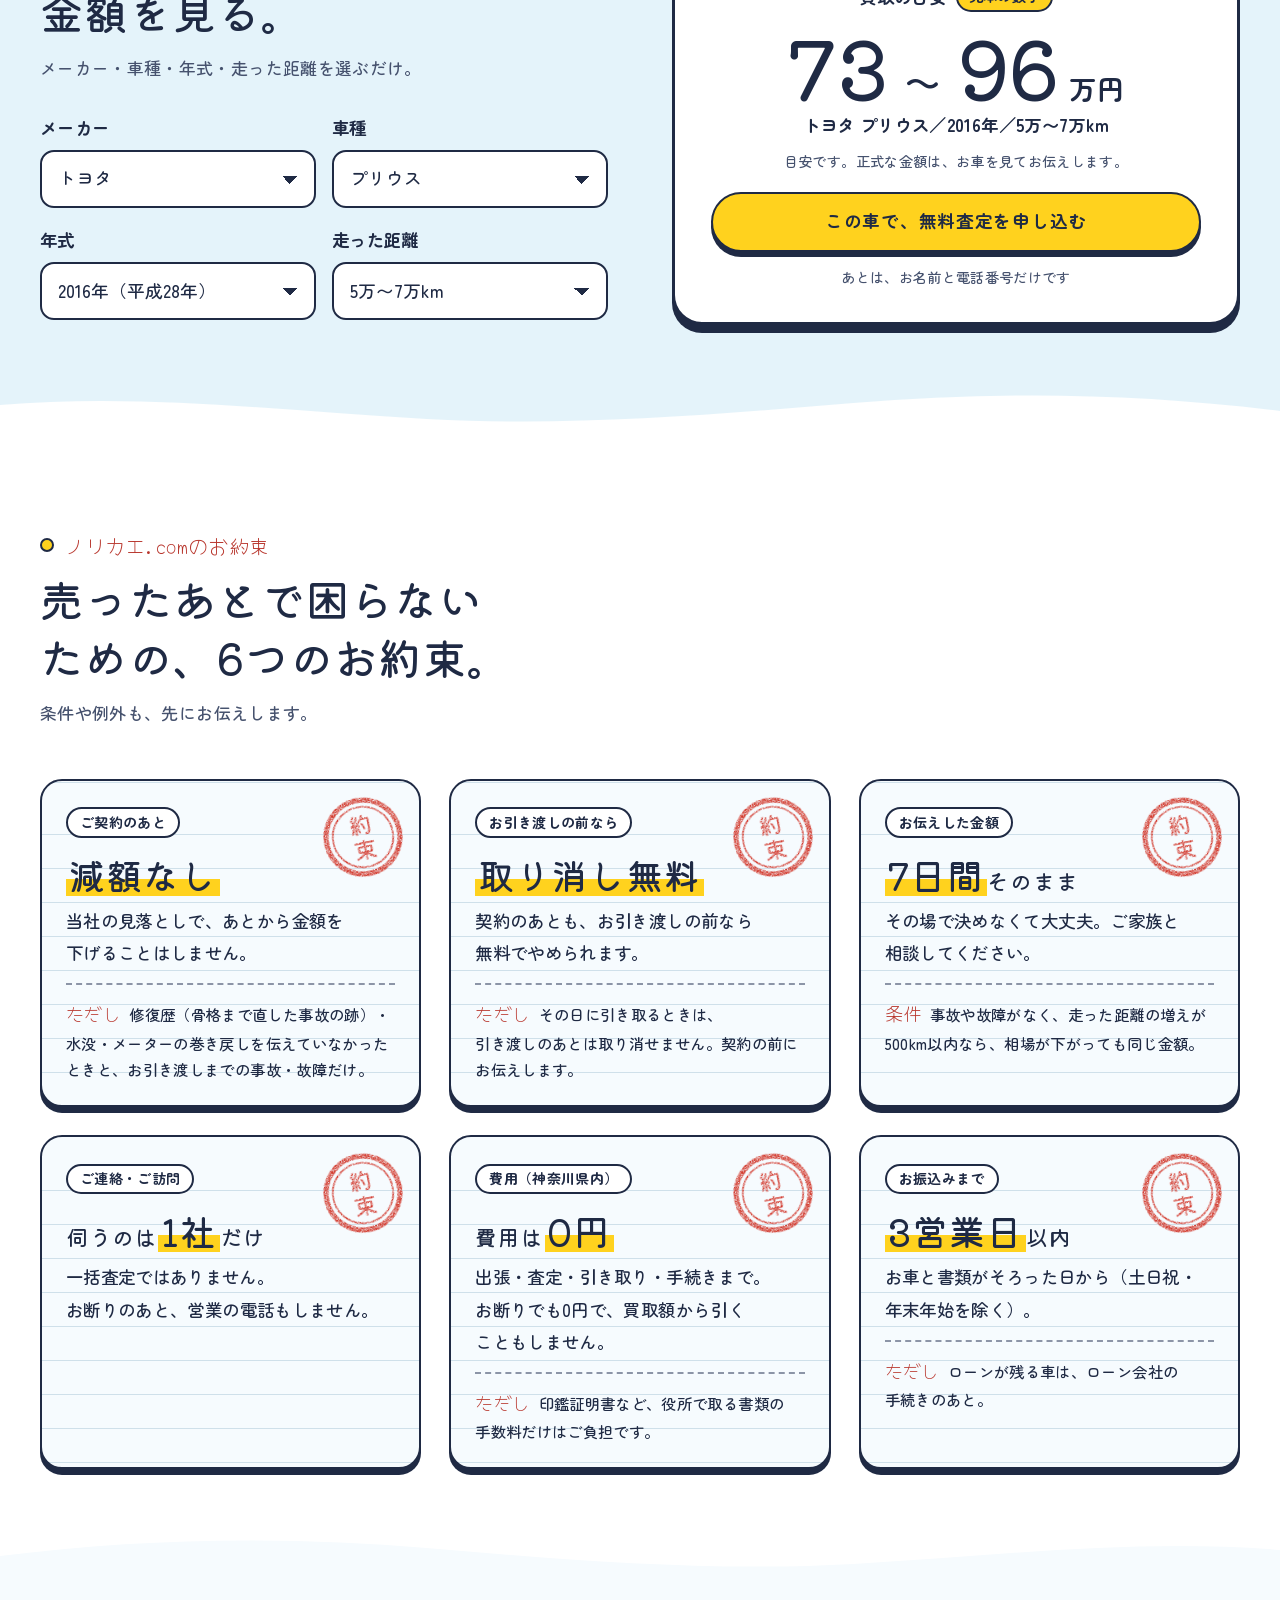
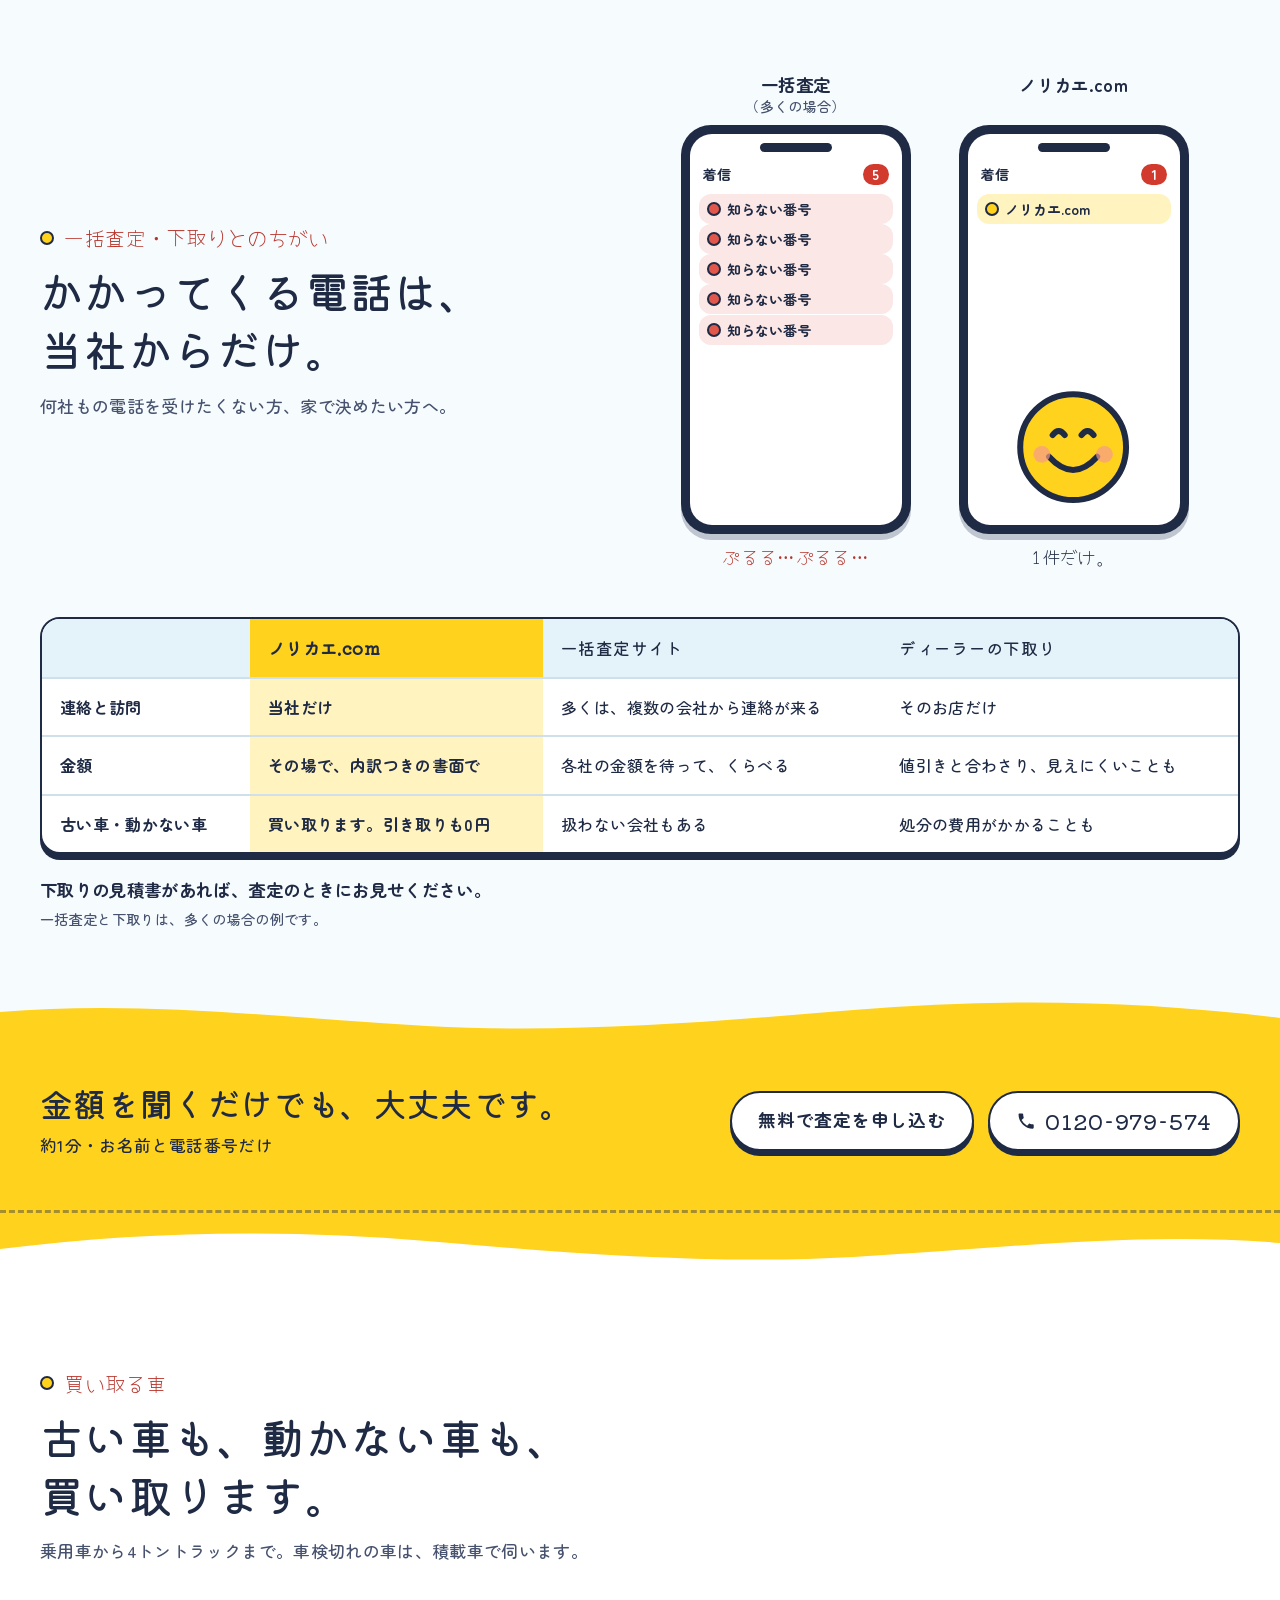
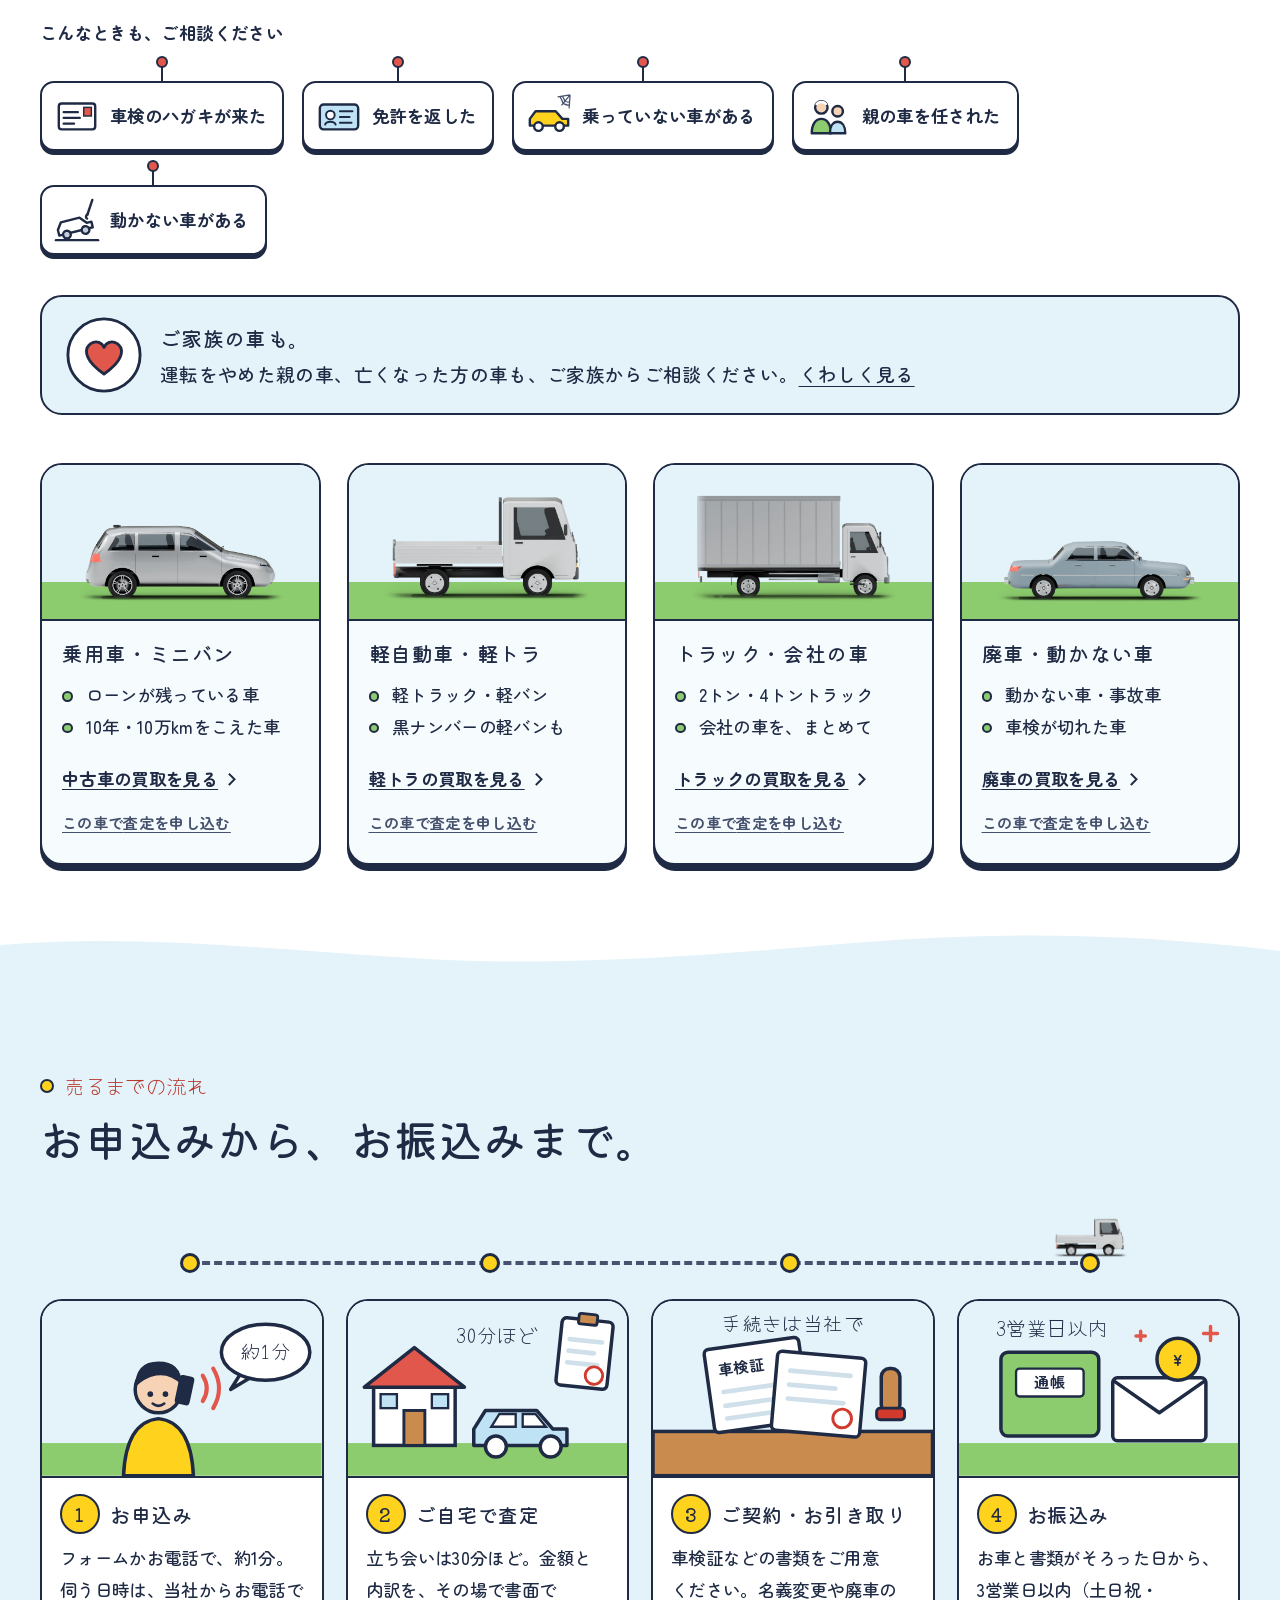
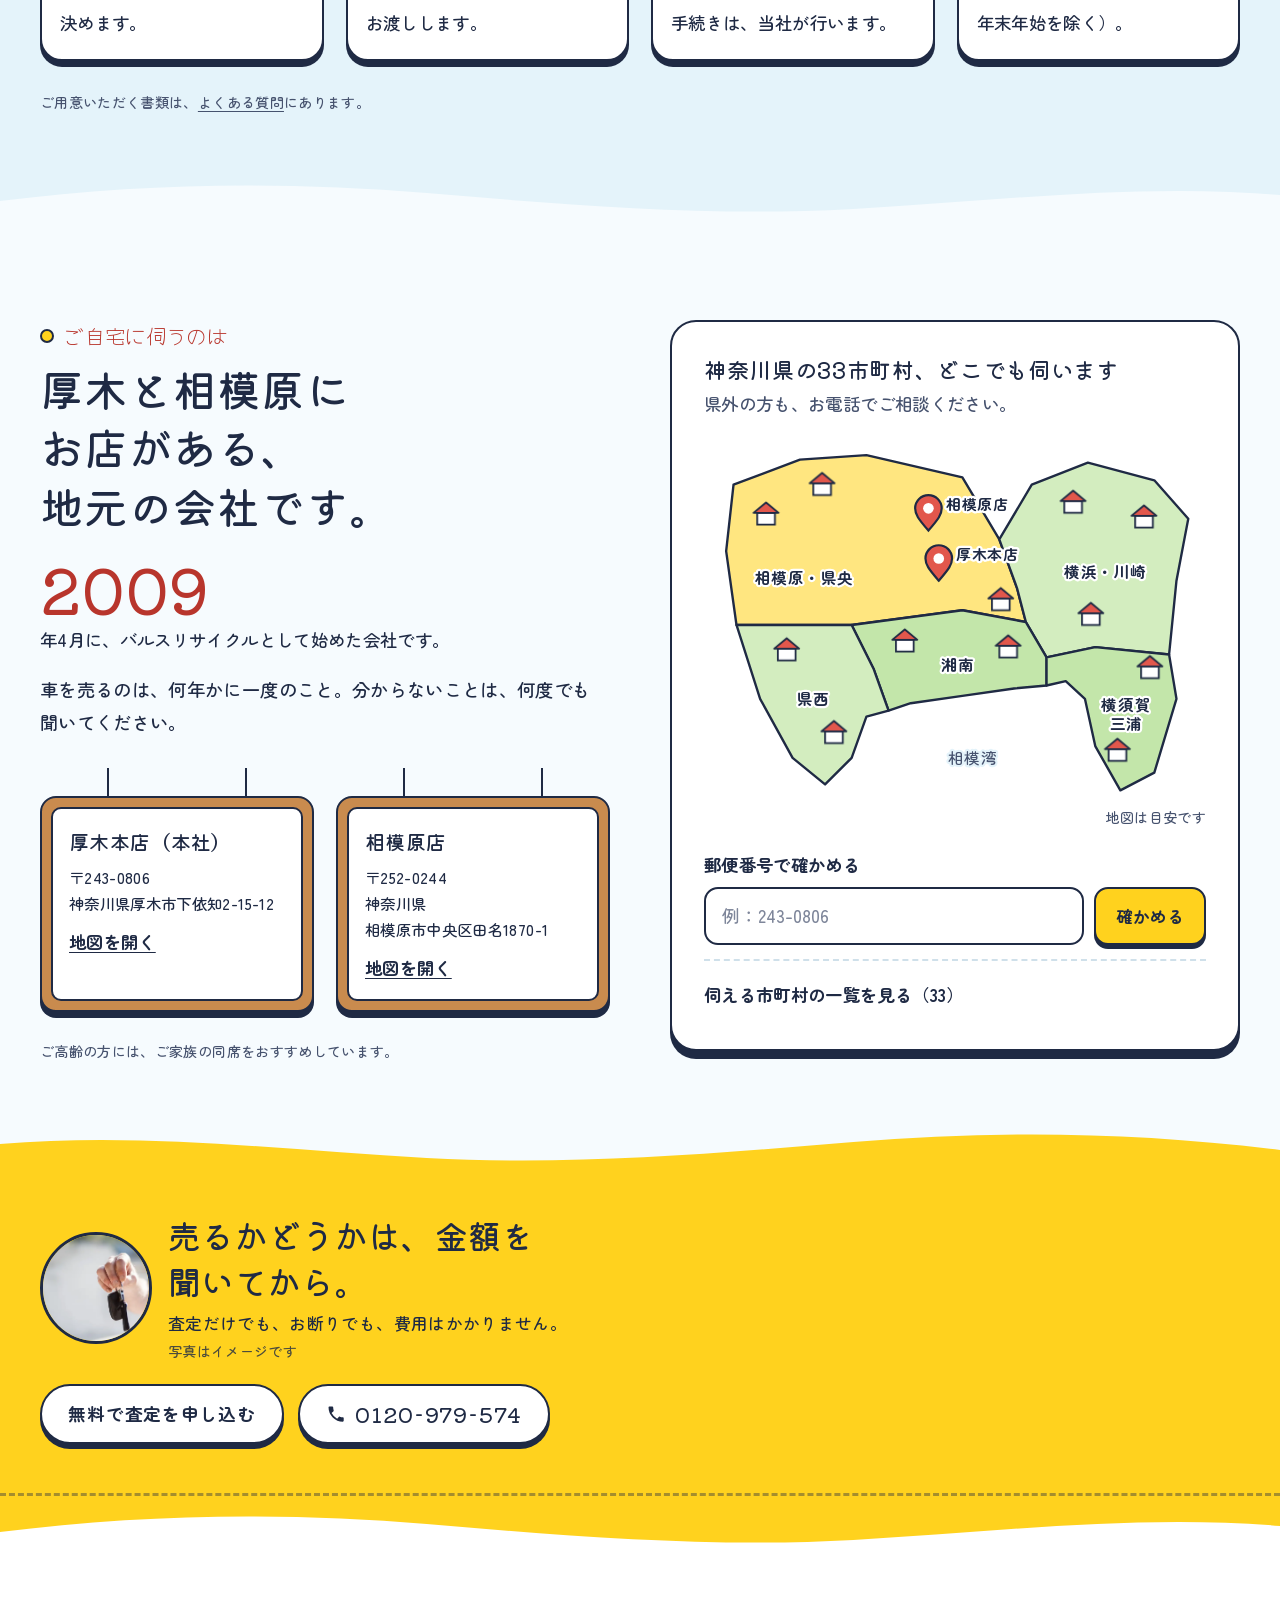
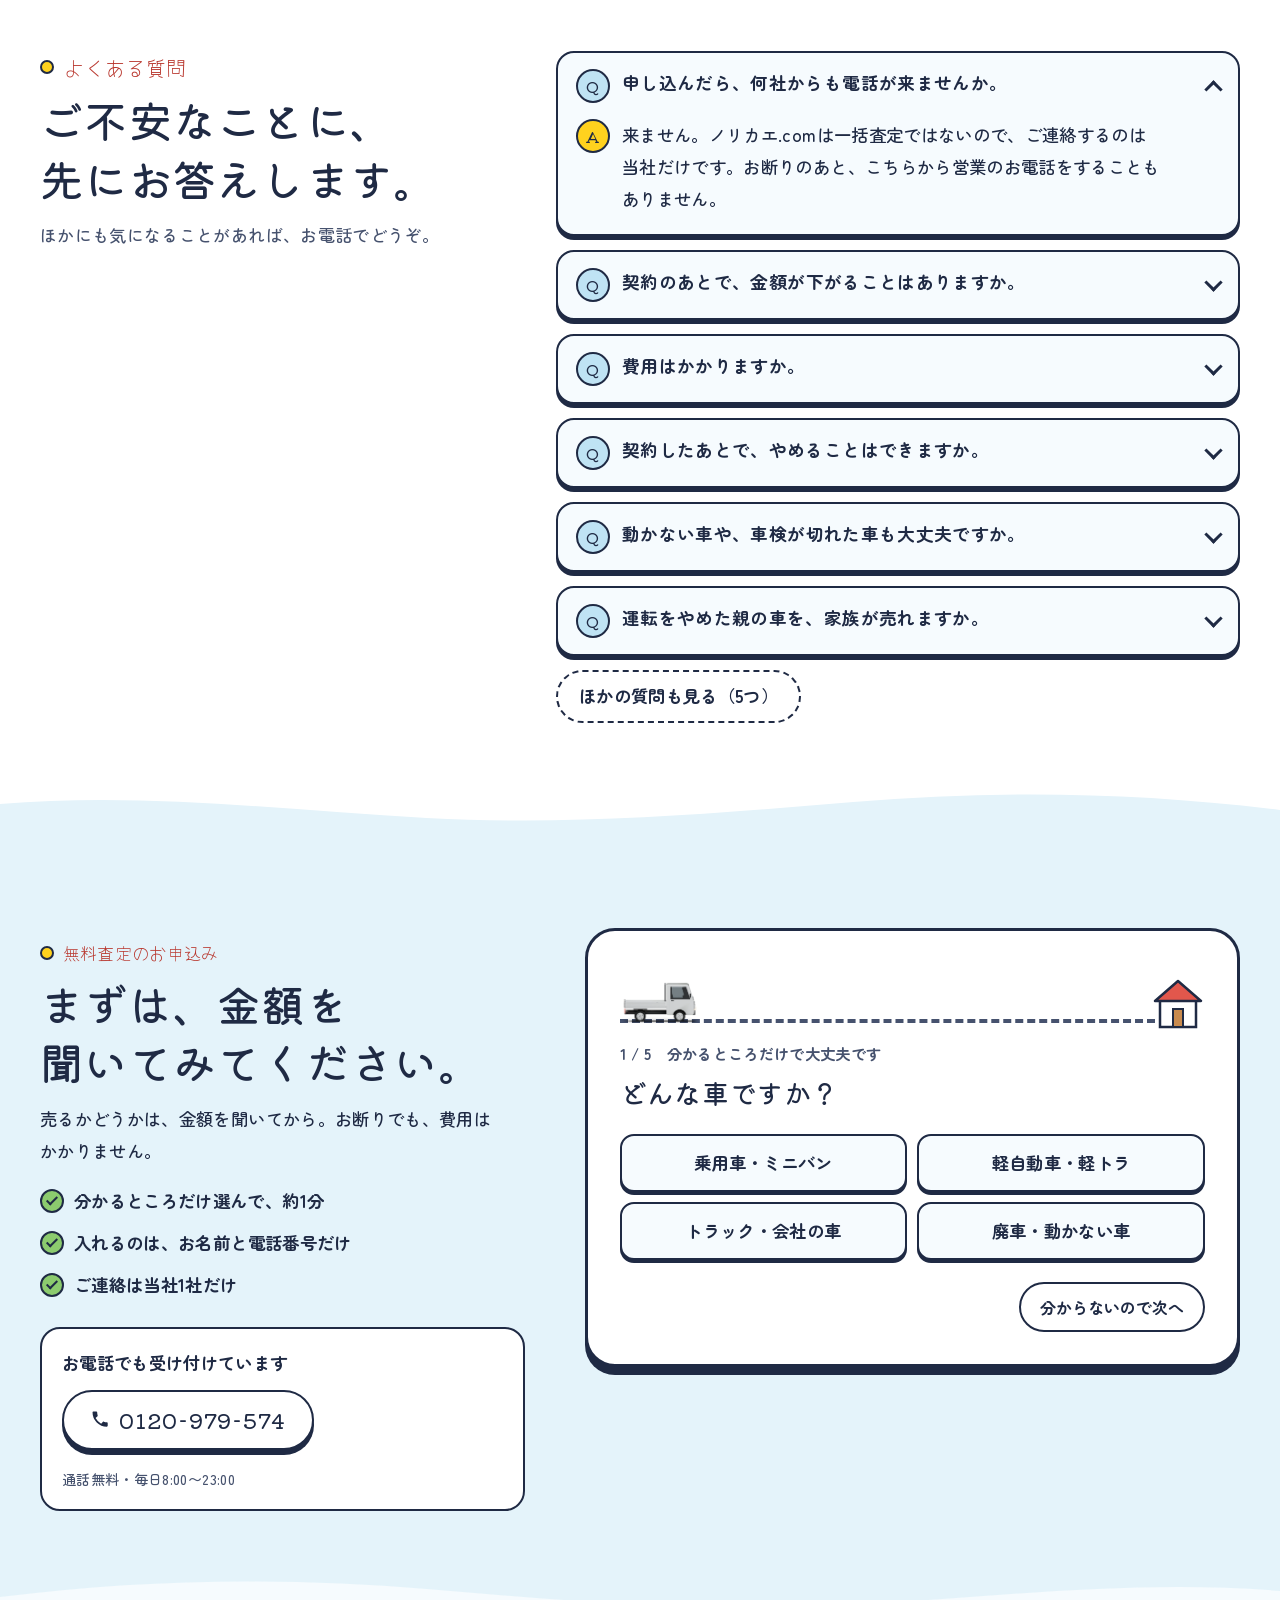
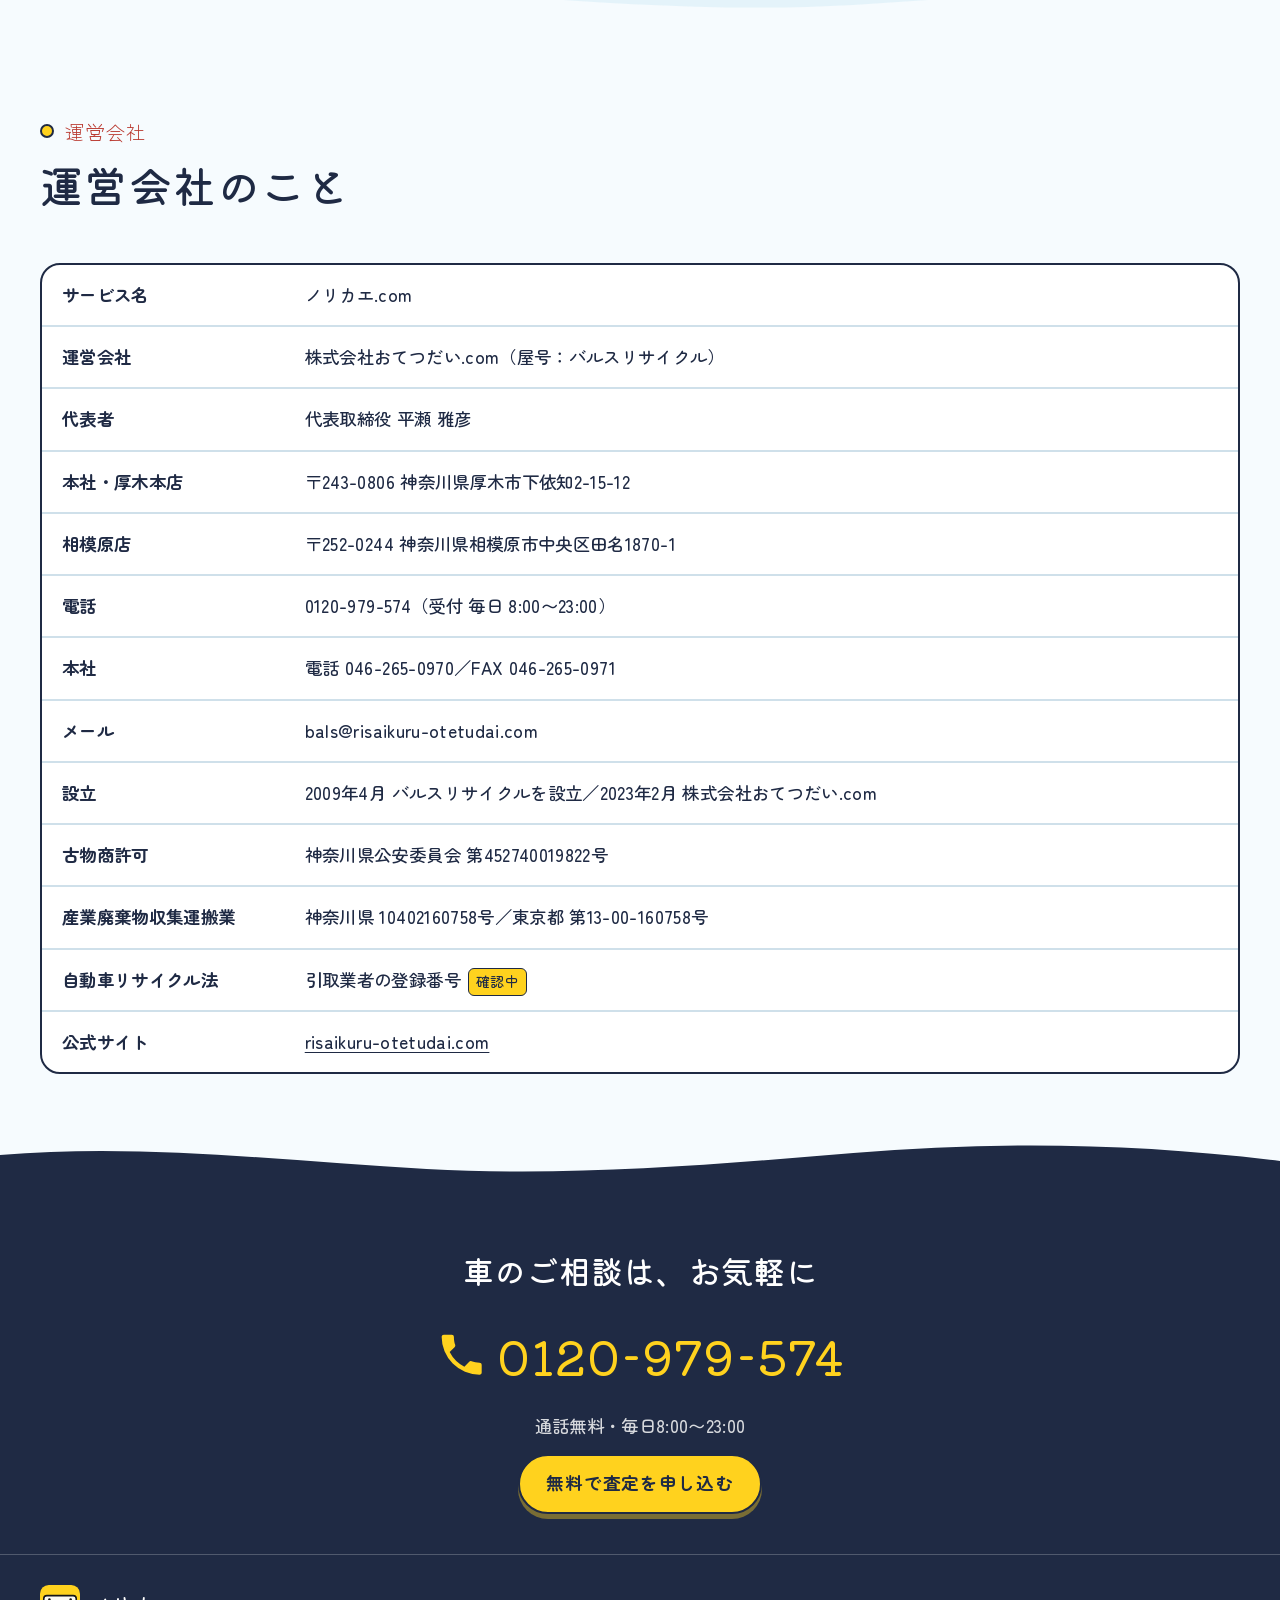
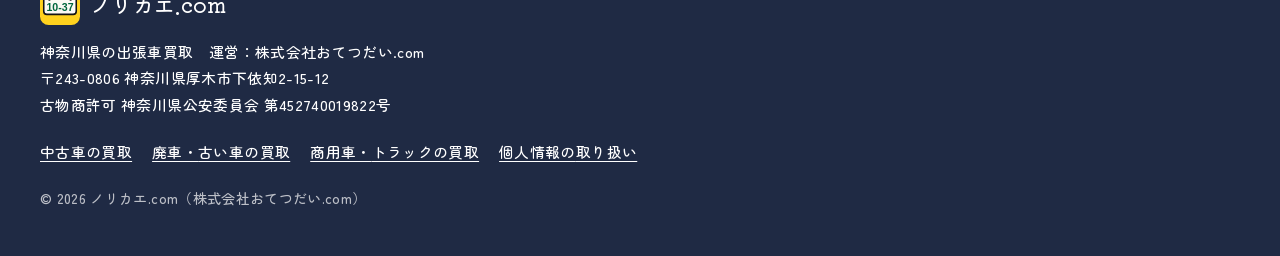
==== commit adf9c221: "デザインB「家の前で」に作り直し（5ページ・2026-11-19 の版） 空色・黄・藍の絵本の見た目と動きに変えた。トップの最初の画面は、軽トラが家の前に来て査定書に判子を押す絵。 申込み欄・計測・相" ====
--- a/index.html
+++ b/index.html
@@ -10,93 +10,241 @@
 <link rel="icon" href="assets/icon.svg" type="image/svg+xml">
 <link rel="preconnect" href="https://fonts.googleapis.com">
 <link rel="preconnect" href="https://fonts.gstatic.com" crossorigin>
-<link rel="stylesheet" href="https://fonts.googleapis.com/css2?family=M+PLUS+Rounded+1c:wght@800&display=swap">
+<link rel="stylesheet" href="https://fonts.googleapis.com/css2?family=Kiwi+Maru:wght@500&family=Yomogi&family=Zen+Maru+Gothic:wght@500;700&display=swap">
 <link rel="stylesheet" href="assets/site.css">
 <script>(function(){var d=document.documentElement,c=navigator.connection;d.lang=d.lang||'ja';d.classList.add('js','no-line');if(c&&c.saveData)d.classList.add('save');if(matchMedia('(prefers-reduced-motion: no-preference)').matches&&!(c&&c.saveData))d.classList.add('motion')})();</script>
-
-<svg width="0" height="0" style="position:absolute" aria-hidden="true"><symbol id="i-tel" viewBox="0 0 24 24"><path d="M6.6 10.8a15.2 15.2 0 0 0 6.6 6.6l2.2-2.2c.3-.3.7-.4 1-.2 1.1.4 2.3.6 3.6.6.6 0 1 .4 1 1V20c0 .6-.4 1-1 1A17 17 0 0 1 3 4c0-.6.4-1 1-1h3.5c.6 0 1 .4 1 1 0 1.3.2 2.5.6 3.6.1.3 0 .7-.2 1z" fill="currentColor"/></symbol></svg>
+<svg width="0" height="0" style="position:absolute" aria-hidden="true" focusable="false">
+  <defs>
+    <filter id="kasure" x="-10%" y="-10%" width="120%" height="120%">
+      <feTurbulence type="fractalNoise" baseFrequency="1.1" numOctaves="2" seed="7" result="n"/>
+      <feColorMatrix in="n" type="matrix" values="0 0 0 0 0  0 0 0 0 0  0 0 0 0 0  -2.4 0 0 0 1.9" result="m"/>
+      <feComposite in="SourceGraphic" in2="m" operator="in"/>
+    </filter>
+  </defs>
+  <symbol id="i-tel" viewBox="0 0 24 24"><path d="M6.6 10.8a15.2 15.2 0 0 0 6.6 6.6l2.2-2.2c.3-.3.7-.4 1-.2 1.1.4 2.3.6 3.6.6.6 0 1 .4 1 1V20c0 .6-.4 1-1 1A17 17 0 0 1 3 4c0-.6.4-1 1-1h3.5c.6 0 1 .4 1 1 0 1.3.2 2.5.6 3.6.1.3 0 .7-.2 1z"/></symbol>
+  <symbol id="i-line" viewBox="0 0 24 24"><path d="M12 3C6.5 3 2 6.6 2 11c0 2.6 1.6 4.9 4 6.3V21l3.6-2.4c.8.2 1.6.3 2.4.3 5.5 0 10-3.6 10-8s-4.5-8-10-8z"/></symbol>
+  <symbol id="i-stamp" viewBox="0 0 100 100"><g filter="url(#kasure)"><circle cx="50" cy="50" r="44" fill="none" stroke="currentColor" stroke-width="6"/><circle cx="50" cy="50" r="36" fill="none" stroke="currentColor" stroke-width="2"/><text x="50" y="46" text-anchor="middle" class="st">約</text><text x="50" y="76" text-anchor="middle" class="st">束</text></g></symbol>
+</svg>
 
 <a class="skip" href="#main">本文へ移動</a>
 
 <header class="bar">
-  <a class="bar-logo" href="#top" aria-label="ノリカエ.com ページの先頭へ">
-    <span class="logo" aria-hidden="true"><i></i><i></i><span class="logo-t">ノリカエ<small>.com</small></span></span>
-    <span class="bar-by"><b>神奈川の出張車買取</b><small>運営：バルスリサイクル</small></span>
-  </a>
-  <nav class="bar-nav" aria-label="ページの中の案内">
-    <a href="usedcar.html">中古車</a><a href="haisha.html">廃車</a><a href="truck.html">商用車</a><a href="#price">相場</a><a href="#flow">流れ</a><a href="#faq">質問</a>
-  </nav>
-  <a class="bar-tel" href="tel:0120979574" data-track="tel" data-place="header"><svg class="ic" aria-hidden="true"><use href="#i-tel"/></svg><span><span class="tel-no">0120-979-574</span><small>通話無料・毎日8:00〜23:00</small></span></a>
-  <a class="btn btn-go bar-cta" href="#apply" data-apply data-place="header">無料査定</a>
-  <a class="bar-call" href="tel:0120979574" data-track="tel" data-place="header"><svg class="ic" aria-hidden="true"><use href="#i-tel"/></svg><span>電話</span></a>
-  <details class="bar-menu">
-    <summary>メニュー</summary>
-    <nav class="bar-panel" aria-label="メニュー"><a href="#price">相場を見る</a><a href="#shop">伺う会社とお店</a><a href="#promise">6つのお約束</a><a href="usedcar.html">中古車の買取</a><a href="haisha.html">廃車・古い車の買取</a><a href="truck.html">商用車・トラックの買取</a><a href="#flow">売るまでの流れ</a><a href="#area">伺える地域</a><a href="#faq">よくある質問</a><a href="#company">運営会社</a></nav>
-  </details>
+  <div class="wrap bar-in">
+    <a class="logo" href="#top" aria-label="ノリカエ.com ページの先頭へ">
+      <img src="assets/icon.svg" alt="" width="44" height="44">
+      <span class="logo-t"><b>ノリカエ<small>.com</small></b><span>神奈川の出張車買取｜運営：バルスリサイクル</span></span>
+    </a>
+    <nav class="nav" aria-label="サイトの案内">
+      <a href="usedcar.html">中古車</a><a href="haisha.html">廃車</a><a href="truck.html">商用車</a><a href="#price">相場</a><a href="#flow">流れ</a><a href="#faq">質問</a>
+    </nav>
+    <a class="bar-tel" href="tel:0120979574" data-place="header"><b><svg class="ic" aria-hidden="true"><use href="#i-tel"/></svg>0120-979-574</b><small>通話無料・毎日8:00〜23:00</small></a>
+    <a class="btn btn-go bar-go" href="#apply" data-apply data-place="header">無料査定</a>
+    <details class="bar-menu">
+      <summary>メニュー</summary>
+      <nav class="bar-panel" aria-label="メニュー"><a href="#price">相場を見る</a><a href="#promise">6つのお約束</a><a href="usedcar.html">中古車の買取</a><a href="haisha.html">廃車・古い車の買取</a><a href="truck.html">商用車・トラックの買取</a><a href="#flow">売るまでの流れ</a><a href="#shop">伺う会社とお店</a><a href="#area">伺える地域</a><a href="#faq">よくある質問</a><a href="#company">運営会社</a></nav>
+    </details>
+  </div>
 </header>
 
 <main id="main">
 
-<section class="hero" id="top" aria-labelledby="hero-title">
-  <div class="wrap hero-grid">
-    <h1 id="hero-title"><span class="hero-tag"><span>神奈川県の出張車買取</span><span>厚木本店・相模原店</span></span><span class="ln">下取りの前に、</span><span class="ln">家の前で。</span></h1>
-
-    <div class="show" id="show" role="region" aria-roledescription="スライドショー" aria-label="買い取る車の写真">
-      <div class="show-view">
-        <figure class="slide is-on" data-img="assets/hero/hero-07" data-alt="黄色い家の前の駐車場に止まっている、白い軽自動車">
-          <picture>
-            <source type="image/avif" srcset="assets/hero/hero-07-640.avif 640w, assets/hero/hero-07-960.avif 960w, assets/hero/hero-07-1440.avif 1440w" sizes="(min-width: 900px) 52vw, calc(100vw - 32px)">
-            <img src="assets/hero/hero-07-960.webp" srcset="assets/hero/hero-07-640.webp 640w, assets/hero/hero-07-960.webp 960w, assets/hero/hero-07-1440.webp 1440w" sizes="(min-width: 900px) 52vw, calc(100vw - 32px)" width="1440" height="1080" alt="黄色い家の前の駐車場に止まっている、白い軽自動車" fetchpriority="high">
-          </picture>
-          <figcaption>ご自宅の前で査定します</figcaption>
-        </figure>
-        <figure class="slide" data-img="assets/hero/hero-08" data-alt="和風の家の前の砂利の駐車場に止まっている、ベージュの軽自動車と白いバン"><figcaption>軽自動車も</figcaption></figure>
-        <figure class="slide" data-img="assets/hero/hero-09" data-alt="木の板の壁の前に止まっている、白い軽トラック"><figcaption>軽トラ・トラックも</figcaption></figure>
-        <figure class="slide" data-img="assets/hero/hero-05" data-alt="木の下に長く置かれている、古い軽自動車が2台"><figcaption>古い車・動かない車も</figcaption></figure>
+<section class="hero run" id="top" aria-labelledby="hero-title">
+  <div class="hero-copy">
+    <div class="wrap">
+      <div class="hero-copy-in">
+        <p class="tags"><span>神奈川県の出張車買取</span><span>厚木本店・相模原店</span></p>
+        <h1 class="h1" id="hero-title"><span class="ln">下取りの前に、</span><span class="ln"><span class="mark">家の前で。<svg class="uline" viewBox="0 0 300 30" preserveAspectRatio="none" aria-hidden="true"><path pathLength="1" d="M6 18 C 60 8, 120 26, 180 15 S 270 8, 294 16"/></svg></span></span></h1>
+        <p class="lead">下取りに出す前に、ご自宅で金額を聞いてみませんか。来るのは、当社1社だけです。</p>
+        <p class="say">「今日決めて」とは、言いません。</p>
       </div>
-      <p class="show-note">写真はイメージです</p>
-    </div>
-
-    <p class="lead">下取りに出す前に、ご自宅で金額を聞いてみませんか。来るのは、当社1社だけです。</p>
-    <div class="trust-box">
-      <ul class="trust" aria-label="ノリカエ.comのお約束から">
-        <li>出張・査定<b>0円</b></li><li><b>営業電話なし</b></li><li>金額は<b>7日間</b>そのまま</li>
-      </ul>
-      <p class="trust-note">費用0円は神奈川県内。7日間の約束には条件があります。<a href="#promise">お約束と条件を見る</a></p>
-    </div>
-    <div class="hero-acts">
-      <p class="say">「今日決めて」とは、言いません。</p>
-      <div class="hero-go">
-        <a class="btn btn-go" href="#apply" data-apply data-place="hero">無料で査定を申し込む</a>
-        <p class="act-note">約1分・お名前と電話番号だけ</p>
+    </div>
+  </div>
+
+  <div class="scene run" id="scene" data-live>
+    <svg viewBox="0 0 1600 800" preserveAspectRatio="xMaxYMax slice" role="img" aria-labelledby="scene-t">
+      <title id="scene-t">ノリカエ.comの軽トラックが家の前に来て、あいさつをして、その場で査定書を出して判子を押す絵</title>
+      <defs>
+        <linearGradient id="g-sky" x1="0" y1="0" x2="0" y2="1"><stop offset="0" stop-color="#A9D8F0"/><stop offset=".78" stop-color="#DDF1F9"/></linearGradient>
+        <symbol id="cloud" viewBox="-3 -3 146 70"><path d="M24 58 C8 58 2 48 4 40 C6 30 16 26 26 28 C28 14 42 6 56 8 C66 0 86 0 96 12 C108 8 124 14 126 28 C136 30 140 40 138 48 C136 56 128 58 120 58 Z" fill="#FFFFFF" stroke="#9CCBE3" stroke-width="2" stroke-linejoin="round"/></symbol>
+      </defs>
+      <rect width="1600" height="800" fill="url(#g-sky)"/>
+
+      <!-- 太陽 -->
+      <g transform="translate(1470 165)">
+        <g class="rays" stroke="#FFB800" stroke-width="9" stroke-linecap="round">
+          <line y1="-78" y2="-100"/><line y1="-78" y2="-100" transform="rotate(45)"/><line y1="-78" y2="-100" transform="rotate(90)"/><line y1="-78" y2="-100" transform="rotate(135)"/>
+          <line y1="-78" y2="-100" transform="rotate(180)"/><line y1="-78" y2="-100" transform="rotate(225)"/><line y1="-78" y2="-100" transform="rotate(270)"/><line y1="-78" y2="-100" transform="rotate(315)"/>
+        </g>
+        <circle r="58" fill="#FFD21E" stroke="#1F2A44" stroke-width="4"/>
+        <circle cx="-19" cy="-6" r="5.5" fill="#1F2A44"/><circle cx="19" cy="-6" r="5.5" fill="#1F2A44"/>
+        <path d="M-18 14 Q0 30 18 14" fill="none" stroke="#1F2A44" stroke-width="4" stroke-linecap="round"/>
+        <circle cx="-34" cy="10" r="8" fill="#F59A8C" opacity=".7"/><circle cx="34" cy="10" r="8" fill="#F59A8C" opacity=".7"/>
+      </g>
+
+      <!-- 雲 -->
+      <g transform="translate(200 70)"><g class="cl" style="--a:1500px;--b:-600px;--dur:120s;--del:-85.7s"><use href="#cloud" width="230" height="110"/></g></g>
+      <g transform="translate(560 230)"><g class="cl" style="--a:1140px;--b:-960px;--dur:90s;--del:-48.9s"><use href="#cloud" width="150" height="72"/></g></g>
+      <g transform="translate(1130 60)"><g class="cl" style="--a:570px;--b:-1530px;--dur:110s;--del:-29.9s"><use href="#cloud" width="210" height="100"/></g></g>
+
+      <!-- 鳥 -->
+      <g transform="translate(1180 215)"><g class="birds" style="--a:-1380px;--b:620px;--dur:46s;--del:-31.7s" fill="none" stroke="#1F2A44" stroke-width="3" stroke-linecap="round" stroke-linejoin="round">
+        <path class="bird" d="M0 0 q9 -9 18 0 q9 -9 18 0"/>
+        <path class="bird" d="M44 22 q7 -7 14 0 q7 -7 14 0" style="animation-delay:-.2s"/>
+      </g></g>
+
+      <!-- 丹沢の山なみ -->
+      <path d="M0 560 L90 500 L170 520 L260 450 L340 480 L420 410 L500 455 L590 420 L680 470 L770 430 L850 480 L940 440 L1030 490 L1120 450 L1210 500 L1300 470 L1400 510 L1500 480 L1600 520 L1600 660 L0 660 Z" fill="#A7C9DC" stroke="#A7C9DC" stroke-width="10" stroke-linejoin="round"/>
+      <path d="M0 610 Q180 540 380 585 T780 575 T1180 560 T1600 570 L1600 662 L0 662 Z" fill="#A9D98F"/>
+      <!-- 地面と道 -->
+      <rect y="640" width="1600" height="160" fill="#8CCB6E"/>
+      <g stroke="#5E9E45" stroke-width="3" stroke-linecap="round" fill="none">
+        <path d="M60 662 l6 -10 l6 10"/><path d="M330 668 l6 -10 l6 10"/><path d="M610 660 l6 -10 l6 10"/><path d="M1540 664 l6 -10 l6 10"/>
+      </g>
+      <rect y="676" width="1600" height="16" fill="#E8EDF1"/>
+      <rect y="692" width="1600" height="92" fill="#C7D0DA"/>
+      <line x1="0" y1="692" x2="1600" y2="692" stroke="#1F2A44" stroke-width="3"/>
+      <line x1="0" y1="738" x2="1600" y2="738" stroke="#FFFFFF" stroke-width="6" stroke-dasharray="46 34"/>
+      <rect y="784" width="1600" height="16" fill="#8CCB6E"/>
+      <line x1="0" y1="784" x2="1600" y2="784" stroke="#1F2A44" stroke-width="3"/>
+
+      <!-- 木 -->
+      <rect x="1092" y="470" width="20" height="212" fill="#9A6633" stroke="#1F2A44" stroke-width="3"/>
+      <g class="tree" fill="#6DB65B" stroke="#1F2A44" stroke-width="3">
+        <circle cx="1060" cy="488" r="46"/><circle cx="1146" cy="488" r="48"/><circle cx="1102" cy="446" r="66"/>
+      </g>
+
+      <!-- 家 -->
+      <g class="smoke" fill="#FFFFFF" stroke="#1F2A44" stroke-width="2"><circle cx="1418" cy="292" r="10"/><circle cx="1418" cy="292" r="10"/><circle cx="1418" cy="292" r="10"/></g>
+      <rect x="1400" y="300" width="36" height="80" fill="#C98B4E" stroke="#1F2A44" stroke-width="4"/>
+      <rect x="1150" y="410" width="320" height="272" fill="#FFFFFF" stroke="#1F2A44" stroke-width="4"/>
+      <polygon points="1120,420 1310,280 1500,420" fill="#E2574C" stroke="#1F2A44" stroke-width="4" stroke-linejoin="round"/>
+      <circle cx="1310" cy="372" r="21" fill="#BFE3F4" stroke="#1F2A44" stroke-width="4"/>
+      <path d="M1310 351 V393 M1289 372 H1331" stroke="#1F2A44" stroke-width="3"/>
+      <rect x="1272" y="444" width="82" height="72" rx="4" fill="#BFE3F4" stroke="#1F2A44" stroke-width="4"/>
+      <path d="M1313 444 V516 M1272 480 H1354" stroke="#1F2A44" stroke-width="3"/>
+      <rect x="1376" y="444" width="72" height="72" rx="4" fill="#BFE3F4" stroke="#1F2A44" stroke-width="4"/>
+      <path d="M1412 444 V516 M1376 480 H1448" stroke="#1F2A44" stroke-width="3"/>
+      <rect x="1266" y="518" width="94" height="14" rx="3" fill="#C98B4E" stroke="#1F2A44" stroke-width="3"/>
+      <g class="flw" stroke="#1F2A44" stroke-width="2">
+        <circle cx="1282" cy="511" r="7" fill="#E2574C"/><circle cx="1300" cy="509" r="7" fill="#FFD21E"/><circle cx="1318" cy="511" r="7" fill="#E2574C"/><circle cx="1336" cy="509" r="7" fill="#FFD21E"/>
+      </g>
+      <rect x="1180" y="560" width="64" height="122" rx="6" fill="#C98B4E" stroke="#1F2A44" stroke-width="4"/>
+      <rect x="1196" y="576" width="32" height="26" rx="3" fill="#BFE3F4" stroke="#1F2A44" stroke-width="3"/>
+      <circle cx="1232" cy="626" r="4.5" fill="#1F2A44"/>
+      <rect x="1170" y="680" width="84" height="10" rx="2" fill="#E8EDF1" stroke="#1F2A44" stroke-width="3"/>
+      <path d="M1256 682 L1260 656 H1284 L1288 682 Z" fill="#E2574C" stroke="#1F2A44" stroke-width="3" stroke-linejoin="round"/>
+      <g class="flw" fill="#6DB65B" stroke="#1F2A44" stroke-width="2.5"><circle cx="1264" cy="648" r="9"/><circle cx="1280" cy="646" r="9"/><circle cx="1272" cy="634" r="10"/></g>
+
+      <!-- お客様の車 -->
+      <image href="assets/img/car-side.webp" x="1290" y="578" width="300" height="121"/>
+
+      <!-- ノリカエ.comの車 -->
+      <g class="kei">
+        <g class="kei-bob">
+          <g class="puffs" fill="#FFFFFF" stroke="#1F2A44" stroke-width="2">
+            <circle class="pf" cx="756" cy="678" r="12" style="--d:.3s"/><circle class="pf" cx="756" cy="678" r="12" style="--d:.53s"/><circle class="pf" cx="756" cy="678" r="12" style="--d:.76s"/>
+          </g>
+          <image href="assets/img/kei-side.webp" x="760" y="548" width="300" height="160"/>
+          <rect x="948" y="621" width="72" height="23" rx="5" fill="#FFD21E" stroke="#1F2A44" stroke-width="2"/>
+          <text x="984" y="637.5" text-anchor="middle" class="t-b" font-size="13.5" fill="#1F2A44">ノリカエ</text>
+        </g>
+      </g>
+
+      <!-- あいさつ -->
+      <g class="bubble">
+        <path d="M805 392 H1075 Q1105 392 1105 422 V460 Q1105 490 1075 490 H1018 L1000 532 L992 490 H805 Q775 490 775 460 V422 Q775 392 805 392 Z" fill="#FFFFFF" stroke="#1F2A44" stroke-width="4" stroke-linejoin="round"/>
+        <text x="940" y="434" text-anchor="middle" class="t-b" font-size="31" fill="#1F2A44">こんにちは。</text>
+        <text x="940" y="474" text-anchor="middle" class="t-b" font-size="31" fill="#1F2A44">ノリカエ.comです</text>
+      </g>
+
+      <!-- 書き添え -->
+      <g class="note">
+        <text x="940" y="64" text-anchor="middle" class="t-n" font-size="33" fill="#1F2A44">金額は、その場で。</text>
+        <text x="940" y="104" text-anchor="middle" class="t-n" font-size="33" fill="#1F2A44">内訳つきの書面で。</text>
+      </g>
+
+      <!-- 査定書 -->
+      <g class="paper">
+        <g transform="rotate(-3 940 248)">
+          <rect x="823" y="133" width="250" height="245" rx="8" fill="#1F2A44" opacity=".14"/>
+          <rect x="815" y="125" width="250" height="245" rx="8" fill="#FFFFFF" stroke="#1F2A44" stroke-width="4"/>
+          <text x="940" y="172" text-anchor="middle" class="t-h" font-size="34" fill="#1F2A44">査定書</text>
+          <path d="M862 186 H1018" stroke="#1F2A44" stroke-width="2"/>
+          <text x="838" y="222" class="t-b" font-size="19" fill="#46526E">お車</text>
+          <rect x="895" y="209" width="145" height="14" rx="7" fill="#CFE0EA"/>
+          <text x="838" y="266" class="t-b" font-size="19" fill="#46526E">金額</text>
+          <rect x="890" y="240" width="155" height="38" rx="8" fill="#FFD21E"/>
+          <text x="1034" y="268" text-anchor="end" class="t-b" font-size="24" fill="#1F2A44">◯◯万円</text>
+          <text x="838" y="308" class="t-b" font-size="19" fill="#46526E">内訳</text>
+          <rect x="895" y="296" width="72" height="10" rx="5" fill="#CFE0EA"/><rect x="895" y="314" width="60" height="10" rx="5" fill="#CFE0EA"/><rect x="895" y="332" width="80" height="10" rx="5" fill="#CFE0EA"/>
+          <g transform="translate(1012 326)">
+            <g class="seal-in" filter="url(#kasure)" fill="none" stroke="#D23A2E">
+              <circle r="33" stroke-width="4.5"/><circle r="26" stroke-width="1.6"/>
+              <text y="-3" text-anchor="middle" class="t-h" font-size="17" fill="#D23A2E" stroke="none">ノリ</text>
+              <text y="17" text-anchor="middle" class="t-h" font-size="17" fill="#D23A2E" stroke="none">カエ</text>
+            </g>
+            <circle class="seal-ring" r="33" fill="none" stroke="#D23A2E" stroke-width="3"/>
+          </g>
+        </g>
+        <text x="1080" y="300" class="t-n pon" font-size="30" fill="#D23A2E">ぽん！</text>
+      </g>
+    </svg>
+    <button class="replay" id="replay" type="button"><svg viewBox="0 0 24 24" aria-hidden="true"><path d="M4 12a8 8 0 1 0 2.4-5.7"/><path d="M4 4v4.5h4.5"/></svg>もう一度見る</button>
+  </div>
+
+  <div class="hero-band">
+    <div class="wrap">
+      <div>
+        <ul class="trust" aria-label="ノリカエ.comのお約束から">
+          <li>出張・査定<b>0円</b></li><li><b>営業電話</b>なし</li><li>金額は<b>7日間</b>そのまま</li>
+        </ul>
+        <p class="trust-note">費用0円は神奈川県内。7日間の約束には条件があります。<a href="#promise">お約束と条件を見る</a></p>
       </div>
-      <div class="hero-tel">
-        <a class="btn btn-tel" href="tel:0120979574" data-track="tel" data-place="hero"><svg class="ic" aria-hidden="true"><use href="#i-tel"/></svg><span class="tel-no">0120-979-574</span></a>
-        <p class="act-note">通話無料・毎日8:00〜23:00<span class="night" hidden>ただいま受付時間外です（フォームは24時間）</span></p>
+      <div class="hero-acts">
+        <div>
+          <a class="btn btn-go wig" href="#apply" data-apply data-place="hero">無料で査定を申し込む</a>
+          <p class="act-note">約1分・お名前と電話番号だけ</p>
+        </div>
+        <div>
+          <a class="btn btn-tel" href="tel:0120979574" data-place="hero"><svg class="ic" aria-hidden="true"><use href="#i-tel"/></svg><span class="tel-no">0120-979-574</span></a>
+          <p class="act-note">通話無料・毎日8:00〜23:00<span class="night" hidden>ただいま受付時間外です（フォームは24時間）</span></p>
+        </div>
       </div>
-    </div>
-    <a class="hero-souba" href="#price">お名前・電話番号なしで、相場を見る</a>
-  </div>
-</section>
-
-<section class="price sec s-mint" id="price" aria-labelledby="price-title" data-sample="1">
+      <a class="hero-souba" href="#price">お名前・電話番号なしで、相場を見る</a>
+    </div>
+  </div>
+</section>
+
+<section class="album" aria-label="伺う車の写真">
+  <div class="wrap">
+    <div class="album-row">
+      <figure class="pola" style="--r:-3deg;--i:0"><img src="assets/hero/hero-07-640.webp" srcset="assets/hero/hero-07-640.webp 640w, assets/hero/hero-07-960.webp 960w" sizes="(min-width: 760px) 25vw, 72vw" width="640" height="480" alt="黄色い家の前の駐車場に止まっている、白い軽自動車" loading="lazy" decoding="async"><figcaption>ご自宅の前で査定します</figcaption></figure>
+      <figure class="pola" style="--r:2deg;--i:1"><img src="assets/hero/hero-08-640.webp" srcset="assets/hero/hero-08-640.webp 640w, assets/hero/hero-08-960.webp 960w" sizes="(min-width: 760px) 25vw, 72vw" width="640" height="480" alt="和風の家の前の砂利の駐車場に止まっている、ベージュの軽自動車と白いバン" loading="lazy" decoding="async"><figcaption>軽自動車も</figcaption></figure>
+      <figure class="pola" style="--r:-1.5deg;--i:2"><img src="assets/hero/hero-09-640.webp" srcset="assets/hero/hero-09-640.webp 640w, assets/hero/hero-09-960.webp 960w" sizes="(min-width: 760px) 25vw, 72vw" width="640" height="480" alt="木の板の壁の前に止まっている、白い軽トラック" loading="lazy" decoding="async"><figcaption>軽トラ・トラックも</figcaption></figure>
+      <figure class="pola" style="--r:3deg;--i:3"><img src="assets/hero/hero-05-640.webp" srcset="assets/hero/hero-05-640.webp 640w, assets/hero/hero-05-960.webp 960w" sizes="(min-width: 760px) 25vw, 72vw" width="640" height="480" alt="木の下に長く置かれている、古い軽自動車が2台" loading="lazy" decoding="async"><figcaption>古い車・動かない車も</figcaption></figure>
+    </div>
+    <p class="album-note">写真はイメージです</p>
+  </div>
+</section>
+<section class="sec bg-pale" id="price" aria-labelledby="price-title">
+  <svg class="wv" viewBox="0 0 1440 40" preserveAspectRatio="none" aria-hidden="true"><path d="M0 40V22C160 4 320 2 480 14S800 38 960 30 1280 4 1440 16V40Z"/></svg>
   <div class="wrap price-grid">
     <div>
       <p class="kick">お名前も電話番号も、いりません</p>
-      <h2 id="price-title">まず、だいたいの金額を見る。</h2>
+      <h2 class="h2" id="price-title">まず、だいたいの金額を見る。</h2>
       <p class="sub">メーカー・車種・年式・走った距離を選ぶだけ。</p>
       <form class="est" id="est" aria-label="買取の目安を調べる">
-        <div class="f"><label for="e-maker">メーカー</label><select id="e-maker"><option>読み込んでいます</option></select></div>
-        <div class="f"><label for="e-model">車種</label><select id="e-model"><option>読み込んでいます</option></select></div>
-        <div class="f"><label for="e-year">年式</label><select id="e-year"><option>読み込んでいます</option></select></div>
-        <div class="f"><label for="e-km">走った距離</label><select id="e-km"><option>読み込んでいます</option></select></div>
+        <div class="f"><label for="e-maker">メーカー</label><select id="e-maker"><option>トヨタ</option></select></div>
+        <div class="f"><label for="e-model">車種</label><select id="e-model"><option>プリウス</option></select></div>
+        <div class="f"><label for="e-year">年式</label><select id="e-year"><option>2016年（平成28年）</option></select></div>
+        <div class="f"><label for="e-km">走った距離</label><select id="e-km"><option>5万〜7万km</option></select></div>
       </form>
     </div>
-    <div class="est-out">
+    <div class="est-out" id="est-out" data-live>
       <p class="est-label">買取の目安 <span class="sample">見本の数字</span></p>
-      <p class="odo" aria-hidden="true"><span class="odo-n" id="odo-lo"></span><span class="odo-w">〜</span><span class="odo-n" id="odo-hi"></span><span class="odo-u">万円</span></p>
-      <p class="vh" id="est-live" aria-live="polite"></p>
-      <p class="est-car" id="est-car"></p>
+      <p class="odo" aria-hidden="true"><span class="odo-n" id="odo-lo">73</span><span class="odo-w">〜</span><span class="odo-n" id="odo-hi">96</span><span class="odo-u">万円</span></p>
+      <p class="vh" id="est-live" aria-live="polite">買取の目安は、73万円から96万円です（見本の数字）。</p>
+      <p class="est-car" id="est-car">トヨタ プリウス／2016年／5万〜7万km</p>
       <p class="est-note">目安です。正式な金額は、お車を見てお伝えします。</p>
       <a class="btn btn-go" href="#apply" id="est-go">この車で、無料査定を申し込む</a>
       <p class="est-next">あとは、お名前と電話番号だけです</p>
@@ -104,44 +252,293 @@
   </div>
 </section>
 
-<section class="shop sec" id="shop" aria-labelledby="shop-title">
+<section class="sec bg-white" id="promise" aria-labelledby="promise-title">
+  <svg class="wv flip" viewBox="0 0 1440 40" preserveAspectRatio="none" aria-hidden="true"><path d="M0 40V22C160 4 320 2 480 14S800 38 960 30 1280 4 1440 16V40Z"/></svg>
+  <div class="wrap">
+    <div class="sec-head">
+      <p class="kick">ノリカエ.comのお約束</p>
+      <h2 class="h2" id="promise-title">売ったあとで困らないための、6つのお約束。</h2>
+      <p class="sub">条件や例外も、先にお伝えします。</p>
+    </div>
+    <div class="dgs">
+      <article class="dg" data-rv style="--i:0">
+        <span class="stamp" aria-hidden="true"><svg viewBox="0 0 100 100"><use href="#i-stamp"/><circle class="ink" cx="50" cy="50" r="44" fill="none" stroke="currentColor" stroke-width="3"/></svg></span>
+        <p class="dg-tag">ご契約のあと</p>
+        <h3 class="dg-v"><span class="mk">減額なし</span></h3>
+        <p>当社の見落としで、あとから金額を下げることはしません。</p>
+        <p class="ex"><b>ただし</b>修復歴（骨格まで直した事故の跡）・水没・メーターの巻き戻しを伝えていなかったときと、お引き渡しまでの事故・故障だけ。</p>
+      </article>
+      <article class="dg" data-rv style="--i:1">
+        <span class="stamp" aria-hidden="true"><svg viewBox="0 0 100 100"><use href="#i-stamp"/><circle class="ink" cx="50" cy="50" r="44" fill="none" stroke="currentColor" stroke-width="3"/></svg></span>
+        <p class="dg-tag">お引き渡しの前なら</p>
+        <h3 class="dg-v"><span class="mk">取り消し無料</span></h3>
+        <p>契約のあとも、お引き渡しの前なら無料でやめられます。</p>
+        <p class="ex"><b>ただし</b>その日に引き取るときは、引き渡しのあとは取り消せません。契約の前にお伝えします。</p>
+      </article>
+      <article class="dg" data-rv style="--i:2">
+        <span class="stamp" aria-hidden="true"><svg viewBox="0 0 100 100"><use href="#i-stamp"/><circle class="ink" cx="50" cy="50" r="44" fill="none" stroke="currentColor" stroke-width="3"/></svg></span>
+        <p class="dg-tag">お伝えした金額</p>
+        <h3 class="dg-v"><span class="mk">7日間</span><small>そのまま</small></h3>
+        <p>その場で決めなくて大丈夫。ご家族と相談してください。</p>
+        <p class="ex"><b>条件</b>事故や故障がなく、走った距離の増えが500km以内なら、相場が下がっても同じ金額。</p>
+      </article>
+      <article class="dg" data-rv style="--i:0">
+        <span class="stamp" aria-hidden="true"><svg viewBox="0 0 100 100"><use href="#i-stamp"/><circle class="ink" cx="50" cy="50" r="44" fill="none" stroke="currentColor" stroke-width="3"/></svg></span>
+        <p class="dg-tag">ご連絡・ご訪問</p>
+        <h3 class="dg-v"><small>伺うのは</small><span class="mk">1社</span><small>だけ</small></h3>
+        <p>一括査定ではありません。お断りのあと、営業の電話もしません。</p>
+      </article>
+      <article class="dg" data-rv style="--i:1">
+        <span class="stamp" aria-hidden="true"><svg viewBox="0 0 100 100"><use href="#i-stamp"/><circle class="ink" cx="50" cy="50" r="44" fill="none" stroke="currentColor" stroke-width="3"/></svg></span>
+        <p class="dg-tag">費用（神奈川県内）</p>
+        <h3 class="dg-v"><small>費用は</small><span class="mk">0円</span></h3>
+        <p>出張・査定・引き取り・手続きまで。お断りでも0円で、買取額から引くこともしません。</p>
+        <p class="ex"><b>ただし</b>印鑑証明書など、役所で取る書類の手数料だけはご負担です。</p>
+      </article>
+      <article class="dg" data-rv style="--i:2">
+        <span class="stamp" aria-hidden="true"><svg viewBox="0 0 100 100"><use href="#i-stamp"/><circle class="ink" cx="50" cy="50" r="44" fill="none" stroke="currentColor" stroke-width="3"/></svg></span>
+        <p class="dg-tag">お振込みまで</p>
+        <h3 class="dg-v"><span class="mk">3営業日</span><small>以内</small></h3>
+        <p>お車と書類がそろった日から（土日祝・年末年始を除く）。</p>
+        <p class="ex"><b>ただし</b>ローンが残る車は、ローン会社の手続きのあと。</p>
+      </article>
+    </div>
+  </div>
+</section>
+<section class="sec bg-paper" id="diff" aria-labelledby="diff-title">
+  <svg class="wv" viewBox="0 0 1440 40" preserveAspectRatio="none" aria-hidden="true"><path d="M0 40V22C160 4 320 2 480 14S800 38 960 30 1280 4 1440 16V40Z"/></svg>
+  <div class="wrap">
+    <div class="diff-top">
+      <div>
+        <p class="kick">一括査定・下取りとのちがい</p>
+        <h2 class="h2" id="diff-title">かかってくる電話は、当社からだけ。</h2>
+        <p class="sub">何社もの電話を受けたくない方、家で決めたい方へ。</p>
+      </div>
+      <div class="calls" data-rv data-live aria-hidden="true">
+        <figure class="phone many">
+          <figcaption class="ph-who">一括査定<small>（多くの場合）</small></figcaption>
+          <div class="ph-body"><div class="ph-scr">
+            <p class="ph-h"><span>着信</span><i>5</i></p>
+            <ul><li style="--i:0">知らない番号</li><li style="--i:1">知らない番号</li><li style="--i:2">知らない番号</li><li style="--i:3">知らない番号</li><li style="--i:4">知らない番号</li></ul>
+          </div></div>
+          <p class="ph-say">ぷるる…ぷるる…</p>
+        </figure>
+        <figure class="phone us">
+          <figcaption class="ph-who">ノリカエ.com<small>&nbsp;</small></figcaption>
+          <div class="ph-body"><div class="ph-scr">
+            <p class="ph-h"><span>着信</span><i>1</i></p>
+            <ul><li>ノリカエ.com</li></ul>
+            <span class="smile"><svg viewBox="0 0 100 100"><circle cx="50" cy="50" r="44" fill="#FFD21E" stroke="#1F2A44" stroke-width="5"/><path d="M33 40 q5 -7 10 0 M57 40 q5 -7 10 0" fill="none" stroke="#1F2A44" stroke-width="5" stroke-linecap="round"/><path d="M30 58 Q50 80 70 58" fill="none" stroke="#1F2A44" stroke-width="5" stroke-linecap="round"/><circle cx="24" cy="56" r="7" fill="#F59A8C" opacity=".7"/><circle cx="76" cy="56" r="7" fill="#F59A8C" opacity=".7"/></svg></span>
+          </div></div>
+          <p class="ph-say">1件だけ。</p>
+        </figure>
+      </div>
+    </div>
+    <div class="cmp-wrap">
+      <div class="cmp-scroll">
+        <table class="cmp">
+          <thead><tr><th scope="col"><span class="vh">くらべること</span></th><th scope="col" class="us">ノリカエ.com</th><th scope="col">一括査定サイト</th><th scope="col">ディーラーの下取り</th></tr></thead>
+          <tbody>
+            <tr><th scope="row">連絡と訪問</th><td class="us">当社だけ</td><td>多くは、複数の会社から連絡が来る</td><td>そのお店だけ</td></tr>
+            <tr><th scope="row">金額</th><td class="us">その場で、内訳つきの書面で</td><td>各社の金額を待って、くらべる</td><td>値引きと合わさり、見えにくいことも</td></tr>
+            <tr><th scope="row">古い車・動かない車</th><td class="us">買い取ります。引き取りも0円</td><td>扱わない会社もある</td><td>処分の費用がかかることも</td></tr>
+          </tbody>
+        </table>
+      </div>
+      <p class="scroll-hint">表は横にずらして見られます</p>
+      <p class="diff-tip">下取りの見積書があれば、査定のときにお見せください。</p>
+      <p class="note">一括査定と下取りは、多くの場合の例です。</p>
+    </div>
+  </div>
+</section>
+
+<aside class="band" aria-label="お申込みのご案内">
+  <svg class="wv flip" viewBox="0 0 1440 40" preserveAspectRatio="none" aria-hidden="true"><path d="M0 40V22C160 4 320 2 480 14S800 38 960 30 1280 4 1440 16V40Z"/></svg>
+  <div class="band-clip" data-live aria-hidden="true"><div class="band-road"></div><div class="band-kei"><img src="assets/img/kei-side.webp" alt="" width="96" height="51" loading="lazy" decoding="async"></div></div>
+  <div class="wrap band-in">
+    <p class="band-t"><b>金額を聞くだけでも、大丈夫です。</b>約1分・お名前と電話番号だけ</p>
+    <div class="band-acts">
+      <a class="btn btn-go" href="#apply" data-apply data-place="band-1">無料で査定を申し込む</a>
+      <a class="btn btn-tel" href="tel:0120979574" data-place="band-1"><svg class="ic" aria-hidden="true"><use href="#i-tel"/></svg><span class="tel-no">0120-979-574</span></a>
+    </div>
+  </div>
+</aside>
+
+<section class="sec bg-white" id="cars" aria-labelledby="cars-title">
+  <svg class="wv" viewBox="0 0 1440 40" preserveAspectRatio="none" aria-hidden="true"><path d="M0 40V22C160 4 320 2 480 14S800 38 960 30 1280 4 1440 16V40Z"/></svg>
+  <div class="wrap">
+    <div class="sec-head">
+      <p class="kick">買い取る車</p>
+      <h2 class="h2" id="cars-title">古い車も、<span class="nw">動かない車も、</span>買い取ります。</h2>
+      <p class="sub">乗用車から4トントラックまで。車検切れの車は、積載車で伺います。</p>
+    </div>
+    <div class="when">
+      <p class="when-t" id="when-t">こんなときも、ご相談ください</p>
+      <ul class="tags-row" aria-labelledby="when-t" data-live>
+        <li class="tag" style="--i:0"><svg viewBox="0 0 48 48" aria-hidden="true"><rect x="5" y="11" width="38" height="27" rx="3" fill="#FFFFFF" stroke="#1F2A44" stroke-width="2.5"/><rect x="31" y="15" width="8" height="9" fill="#E2574C" stroke="#1F2A44" stroke-width="1.5"/><path d="M10 20h15M10 26h17M10 32h11" stroke="#1F2A44" stroke-width="2.2" stroke-linecap="round"/></svg>車検のハガキが来た</li>
+        <li class="tag" style="--i:1"><svg viewBox="0 0 48 48" aria-hidden="true"><rect x="4" y="12" width="40" height="26" rx="4" fill="#BFE3F4" stroke="#1F2A44" stroke-width="2.5"/><circle cx="15" cy="23" r="4.5" fill="#FFFFFF" stroke="#1F2A44" stroke-width="2"/><path d="M9.5 33c1.2-4 9.8-4 11 0" fill="none" stroke="#1F2A44" stroke-width="2" stroke-linecap="round"/><path d="M25 19h13M25 25h10M25 31h12" stroke="#1F2A44" stroke-width="2.2" stroke-linecap="round"/></svg>免許を返した</li>
+        <li class="tag" style="--i:2"><svg viewBox="0 0 48 48" aria-hidden="true"><path d="M4 34v-7l6-8h21l7 8h6v7z" fill="#FFD21E" stroke="#1F2A44" stroke-width="2.5" stroke-linejoin="round"/><circle cx="13" cy="35" r="4.5" fill="#FFFFFF" stroke="#1F2A44" stroke-width="2.5"/><circle cx="35" cy="35" r="4.5" fill="#FFFFFF" stroke="#1F2A44" stroke-width="2.5"/><path d="M46 2L33 4M46 2L37 13M46 2L45 16M38 3.4Q40 6 40.4 8.6Q43 9.6 45.6 9.6M35.4 3.7Q38 7.6 38.6 10.8Q42 12.6 45.3 12.8" fill="none" stroke="#46526E" stroke-width="1.3"/></svg>乗っていない車がある</li>
+        <li class="tag" style="--i:3"><svg viewBox="0 0 48 48" aria-hidden="true"><circle cx="16" cy="15" r="6.5" fill="#F6D3B5" stroke="#1F2A44" stroke-width="2.5"/><path d="M6 42c0-10 4.5-15 10-15s10 5 10 15z" fill="#8CCB6E" stroke="#1F2A44" stroke-width="2.5" stroke-linejoin="round"/><circle cx="33" cy="19" r="5.5" fill="#F6D3B5" stroke="#1F2A44" stroke-width="2.5"/><path d="M25 42c0-8 3.6-12 8-12s8 4 8 12z" fill="#BFE3F4" stroke="#1F2A44" stroke-width="2.5" stroke-linejoin="round"/><path d="M10.5 12.5a6.5 6.5 0 0 1 11 0" fill="none" stroke="#FFFFFF" stroke-width="2.5"/></svg>親の車を任された</li>
+        <li class="tag" style="--i:4"><svg viewBox="0 0 48 48" aria-hidden="true"><path d="M40 3L35 18" stroke="#1F2A44" stroke-width="2.5" stroke-linecap="round"/><path d="M35 18q-3 2.5-.5 4.5" fill="none" stroke="#1F2A44" stroke-width="2.5" stroke-linecap="round"/><g transform="rotate(-14 22 32)"><path d="M4 36v-6l5-7h20l6 7h5v6z" fill="#FFFFFF" stroke="#1F2A44" stroke-width="2.5" stroke-linejoin="round"/><circle cx="12" cy="37" r="4" fill="#C7D0DA" stroke="#1F2A44" stroke-width="2.5"/><circle cx="32" cy="37" r="4" fill="#C7D0DA" stroke="#1F2A44" stroke-width="2.5"/></g><path d="M2 45h44" stroke="#1F2A44" stroke-width="2.5" stroke-linecap="round"/></svg>動かない車がある</li>
+      </ul>
+      <p class="family"><svg viewBox="0 0 80 80" aria-hidden="true"><circle cx="40" cy="40" r="38" fill="#FFFFFF" stroke="#1F2A44" stroke-width="3"/><path d="M40 60 C 20 46 18 34 26 28 C 32 24 38 27 40 32 C 42 27 48 24 54 28 C 62 34 60 46 40 60 Z" fill="#E2574C" stroke="#1F2A44" stroke-width="3" stroke-linejoin="round"/></svg><span><b>ご家族の車も。</b>運転をやめた親の車、亡くなった方の車も、ご家族からご相談ください。<a href="#faq-family">くわしく見る</a></span></p>
+    </div>
+    <div class="bays">
+      <article class="bay" data-rv style="--i:0">
+        <div class="bay-stage"><span class="bay-hop"><img class="bay-car" src="assets/img/car-side.webp" alt="" width="1400" height="566" loading="lazy" decoding="async"></span></div>
+        <div class="bay-body"><h3>乗用車・ミニバン</h3><ul><li>ローンが残っている車</li><li>10年・10万kmをこえた車</li></ul><div class="bay-links"><a class="bay-go" href="usedcar.html">中古車の買取を見る</a><a class="bay-apply" href="#apply" data-apply data-kind="乗用車・ミニバン" data-place="cars">この車で査定を申し込む</a></div></div>
+      </article>
+      <article class="bay" data-rv style="--i:1">
+        <div class="bay-stage"><span class="bay-hop"><img class="bay-car" src="assets/img/kei-side.webp" alt="" width="1400" height="746" loading="lazy" decoding="async"></span></div>
+        <div class="bay-body"><h3>軽自動車・軽トラ</h3><ul><li>軽トラック・軽バン</li><li>黒ナンバーの軽バンも</li></ul><div class="bay-links"><a class="bay-go" href="truck.html">軽トラの買取を見る</a><a class="bay-apply" href="#apply" data-apply data-kind="軽自動車・軽トラ" data-place="cars">この車で査定を申し込む</a></div></div>
+      </article>
+      <article class="bay" data-rv style="--i:2">
+        <div class="bay-stage"><span class="bay-hop"><img class="bay-car" src="assets/img/truck-side.webp" alt="" width="1400" height="748" loading="lazy" decoding="async"></span></div>
+        <div class="bay-body"><h3>トラック・会社の車</h3><ul><li>2トン・4トントラック</li><li>会社の車を、まとめて</li></ul><div class="bay-links"><a class="bay-go" href="truck.html">トラックの買取を見る</a><a class="bay-apply" href="#apply" data-apply data-kind="トラック・会社の車" data-place="cars">この車で査定を申し込む</a></div></div>
+      </article>
+      <article class="bay" data-rv style="--i:3">
+        <div class="bay-stage"><span class="bay-hop"><img class="bay-car" src="assets/img/sedan-side.webp" alt="" width="1400" height="443" loading="lazy" decoding="async"></span></div>
+        <div class="bay-body"><h3>廃車・動かない車</h3><ul><li>動かない車・事故車</li><li>車検が切れた車</li></ul><div class="bay-links"><a class="bay-go" href="haisha.html">廃車の買取を見る</a><a class="bay-apply" href="#apply" data-apply data-kind="廃車・動かない車" data-place="cars">この車で査定を申し込む</a></div></div>
+      </article>
+    </div>
+  </div>
+</section>
+<section class="sec bg-pale" id="flow" aria-labelledby="flow-title">
+  <svg class="wv flip" viewBox="0 0 1440 40" preserveAspectRatio="none" aria-hidden="true"><path d="M0 40V22C160 4 320 2 480 14S800 38 960 30 1280 4 1440 16V40Z"/></svg>
+  <div class="wrap">
+    <div class="sec-head">
+      <p class="kick">売るまでの流れ</p>
+      <h2 class="h2" id="flow-title">お申込みから、お振込みまで。</h2>
+    </div>
+    <div class="steps" data-rv>
+      <div class="track" aria-hidden="true">
+        <span class="track-line"></span>
+        <span class="track-stop" style="left:12.5%"></span><span class="track-stop" style="left:37.5%"></span><span class="track-stop" style="left:62.5%"></span><span class="track-stop" style="left:87.5%"></span>
+        <span class="track-car"><img src="assets/img/kei-side.webp" alt="" width="76" height="40" loading="lazy" decoding="async"></span>
+      </div>
+      <ol class="steps-list">
+        <li class="step" style="--i:0">
+          <div class="step-pic"><svg viewBox="0 0 240 150" aria-hidden="true">
+            <rect y="122" width="240" height="28" fill="#8CCB6E"/>
+            <path d="M70 150 Q72 104 100 101 Q128 104 130 150Z" fill="#FFD21E" stroke="#1F2A44" stroke-width="3"/>
+            <circle cx="100" cy="76" r="20" fill="#F6D3B5" stroke="#1F2A44" stroke-width="3"/>
+            <path d="M80 74 Q80 52 100 52 Q120 52 120 72 Q110 62 98 64 Q88 66 80 74Z" fill="#1F2A44"/>
+            <circle cx="93" cy="80" r="2.4" fill="#1F2A44"/><circle cx="106" cy="80" r="2.4" fill="#1F2A44"/>
+            <path d="M95 88 Q100 92 105 88" fill="none" stroke="#1F2A44" stroke-width="2.2" stroke-linecap="round"/>
+            <rect x="116" y="64" width="13" height="25" rx="3" fill="#1F2A44" transform="rotate(12 122 76)"/>
+            <path d="M138 64 Q145 75 138 86" fill="none" stroke="#E2574C" stroke-width="3.5" stroke-linecap="round"/>
+            <path d="M147 58 Q157 75 147 92" fill="none" stroke="#E2574C" stroke-width="3.5" stroke-linecap="round"/>
+            <path d="M172 60 L162 76 L182 64" fill="#FFFFFF" stroke="#1F2A44" stroke-width="3" stroke-linejoin="round"/>
+            <ellipse cx="192" cy="44" rx="38" ry="24" fill="#FFFFFF" stroke="#1F2A44" stroke-width="3"/>
+            <text x="192" y="50" text-anchor="middle" class="svt">約1分</text>
+          </svg></div>
+          <div class="step-body"><h3><span class="step-no">1</span>お申込み</h3><p>フォームかお電話で、約1分。伺う日時は、当社からお電話で決めます。</p></div>
+        </li>
+        <li class="step" style="--i:1">
+          <div class="step-pic"><svg viewBox="0 0 240 150" aria-hidden="true">
+            <rect y="122" width="240" height="28" fill="#8CCB6E"/>
+            <rect x="22" y="70" width="70" height="54" fill="#FFFFFF" stroke="#1F2A44" stroke-width="3"/>
+            <path d="M14 74 L57 40 L100 74Z" fill="#E2574C" stroke="#1F2A44" stroke-width="3" stroke-linejoin="round"/>
+            <rect x="48" y="94" width="18" height="30" fill="#C98B4E" stroke="#1F2A44" stroke-width="2.5"/>
+            <rect x="28" y="80" width="14" height="12" fill="#BFE3F4" stroke="#1F2A44" stroke-width="2"/><rect x="72" y="80" width="14" height="12" fill="#BFE3F4" stroke="#1F2A44" stroke-width="2"/>
+            <path d="M108 124 v-14 l10 -16 h44 l14 16 h12 v14z" fill="#BFE3F4" stroke="#1F2A44" stroke-width="3" stroke-linejoin="round"/>
+            <path d="M123 108 l7 -11 h14 v11z M150 97 h11 l9 11 h-20z" fill="#FFFFFF" stroke="#1F2A44" stroke-width="2"/>
+            <circle cx="127" cy="125" r="9" fill="#FFFFFF" stroke="#1F2A44" stroke-width="3"/><circle cx="174" cy="125" r="9" fill="#FFFFFF" stroke="#1F2A44" stroke-width="3"/>
+            <g transform="rotate(6 202 46)">
+              <rect x="181" y="16" width="44" height="58" rx="4" fill="#FFFFFF" stroke="#1F2A44" stroke-width="3"/>
+              <rect x="195" y="11" width="16" height="9" rx="2" fill="#C98B4E" stroke="#1F2A44" stroke-width="2.5"/>
+              <path d="M189 34h28M189 44h22M189 54h26" stroke="#CFE0EA" stroke-width="4" stroke-linecap="round"/>
+              <circle cx="213" cy="63" r="7.5" fill="none" stroke="#D23A2E" stroke-width="2.5"/>
+            </g>
+            <text x="128" y="36" text-anchor="middle" class="svt">30分ほど</text>
+          </svg></div>
+          <div class="step-body"><h3><span class="step-no">2</span>ご自宅で査定</h3><p>立ち会いは30分ほど。金額と内訳を、その場で書面でお渡しします。</p></div>
+        </li>
+        <li class="step" style="--i:2">
+          <div class="step-pic"><svg viewBox="0 0 240 150" aria-hidden="true">
+            <rect y="112" width="240" height="38" fill="#C98B4E" stroke="#1F2A44" stroke-width="3"/>
+            <g transform="rotate(-8 90 72)"><rect x="48" y="36" width="82" height="72" rx="4" fill="#FFFFFF" stroke="#1F2A44" stroke-width="3"/><text x="78" y="60" text-anchor="middle" class="svt2">車検証</text><path d="M60 74h58M60 86h44M60 97h50" stroke="#CFE0EA" stroke-width="4" stroke-linecap="round"/></g>
+            <g transform="rotate(5 142 82)"><rect x="104" y="46" width="76" height="68" rx="4" fill="#FFFFFF" stroke="#1F2A44" stroke-width="3"/><path d="M116 62h52M116 74h40M116 86h48" stroke="#CFE0EA" stroke-width="4" stroke-linecap="round"/><circle cx="164" cy="99" r="8" fill="none" stroke="#D23A2E" stroke-width="2.5"/></g>
+            <rect x="196" y="58" width="16" height="38" rx="7" fill="#C98B4E" stroke="#1F2A44" stroke-width="3"/>
+            <rect x="192" y="92" width="24" height="10" rx="3" fill="#D23A2E" stroke="#1F2A44" stroke-width="2.5"/>
+            <text x="120" y="26" text-anchor="middle" class="svt">手続きは当社で</text>
+          </svg></div>
+          <div class="step-body"><h3><span class="step-no">3</span>ご契約・お引き取り</h3><p>車検証などの書類をご用意ください。名義変更や廃車の手続きは、当社が行います。</p></div>
+        </li>
+        <li class="step" style="--i:3">
+          <div class="step-pic"><svg viewBox="0 0 240 150" aria-hidden="true">
+            <rect y="122" width="240" height="28" fill="#8CCB6E"/>
+            <rect x="36" y="44" width="84" height="72" rx="6" fill="#8CCB6E" stroke="#1F2A44" stroke-width="3"/>
+            <rect x="49" y="58" width="58" height="24" rx="3" fill="#FFFFFF" stroke="#1F2A44" stroke-width="2"/>
+            <text x="78" y="75" text-anchor="middle" class="svt2">通帳</text>
+            <rect x="132" y="66" width="80" height="54" rx="4" fill="#FFFFFF" stroke="#1F2A44" stroke-width="3"/>
+            <path d="M132 68 L172 96 L212 68" fill="none" stroke="#1F2A44" stroke-width="3" stroke-linejoin="round"/>
+            <circle cx="188" cy="50" r="18" fill="#FFD21E" stroke="#1F2A44" stroke-width="3"/>
+            <text x="188" y="56" text-anchor="middle" class="svt2" font-size="17">¥</text>
+            <path d="M216 22v12M210 28h12M156 26v8M152 30h8" stroke="#E2574C" stroke-width="3" stroke-linecap="round"/>
+            <text x="80" y="30" text-anchor="middle" class="svt">3営業日以内</text>
+          </svg></div>
+          <div class="step-body"><h3><span class="step-no">4</span>お振込み</h3><p>お車と書類がそろった日から、3営業日以内（土日祝・年末年始を除く）。</p></div>
+        </li>
+      </ol>
+    </div>
+    <p class="note flow-note">ご用意いただく書類は、<a href="#faq-docs">よくある質問</a>にあります。</p>
+  </div>
+</section>
+
+<section class="sec bg-paper" id="shop" aria-labelledby="shop-title">
+  <svg class="wv" viewBox="0 0 1440 40" preserveAspectRatio="none" aria-hidden="true"><path d="M0 40V22C160 4 320 2 480 14S800 38 960 30 1280 4 1440 16V40Z"/></svg>
   <div class="wrap shop-grid">
-    <div class="shop-copy">
+    <div>
       <p class="kick">ご自宅に伺うのは</p>
-      <h2 id="shop-title">厚木と相模原にお店がある、地元の会社です。</h2>
+      <h2 class="h2" id="shop-title">厚木と相模原にお店がある、地元の会社です。</h2>
       <p class="since"><b>2009</b><span>年4月に、バルスリサイクルとして始めた会社です。</span></p>
       <p class="shop-say">車を売るのは、何年かに一度のこと。分からないことは、何度でも聞いてください。</p>
-      <ul class="stores">
-        <li><b>厚木本店（本社）</b><span>〒243-0806 神奈川県厚木市<span class="nw">下依知2-15-12</span></span><a href="https://www.google.com/maps/search/?api=1&amp;query=%E7%A5%9E%E5%A5%88%E5%B7%9D%E7%9C%8C%E5%8E%9A%E6%9C%A8%E5%B8%82%E4%B8%8B%E4%BE%9D%E7%9F%A52-15-12" target="_blank" rel="noopener">地図を開く</a></li>
-        <li><b>相模原店</b><span>〒252-0244 神奈川県相模原市中央区<span class="nw">田名1870-1</span></span><a href="https://www.google.com/maps/search/?api=1&amp;query=%E7%A5%9E%E5%A5%88%E5%B7%9D%E7%9C%8C%E7%9B%B8%E6%A8%A1%E5%8E%9F%E5%B8%82%E4%B8%AD%E5%A4%AE%E5%8C%BA%E7%94%B0%E5%90%8D1870-1" target="_blank" rel="noopener">地図を開く</a></li>
+      <ul class="signs" data-live>
+        <li class="sign" style="--i:0"><div class="sign-in"><b>厚木本店（本社）</b><span>〒243-0806<br>神奈川県厚木市<span class="nw">下依知2-15-12</span></span><a href="https://www.google.com/maps/search/?api=1&amp;query=%E7%A5%9E%E5%A5%88%E5%B7%9D%E7%9C%8C%E5%8E%9A%E6%9C%A8%E5%B8%82%E4%B8%8B%E4%BE%9D%E7%9F%A52-15-12" target="_blank" rel="noopener">地図を開く</a></div></li>
+        <li class="sign" style="--i:1"><div class="sign-in"><b>相模原店</b><span>〒252-0244<br>神奈川県相模原市中央区<span class="nw">田名1870-1</span></span><a href="https://www.google.com/maps/search/?api=1&amp;query=%E7%A5%9E%E5%A5%88%E5%B7%9D%E7%9C%8C%E7%9B%B8%E6%A8%A1%E5%8E%9F%E5%B8%82%E4%B8%AD%E5%A4%AE%E5%8C%BA%E7%94%B0%E5%90%8D1870-1" target="_blank" rel="noopener">地図を開く</a></div></li>
       </ul>
-      <p class="note">ご高齢の方には、ご家族の同席をおすすめしています。</p>
+      <p class="note shop-note">ご高齢の方には、ご家族の同席をおすすめしています。</p>
     </div>
 
     <section class="area-box" id="area" aria-labelledby="area-title">
       <h3 id="area-title">神奈川県の33市町村、どこでも伺います</h3>
       <p class="area-sub">県外の方も、お電話でご相談ください。</p>
-      <figure class="kmap">
+      <figure class="kmap" data-rv data-live>
         <svg viewBox="40 22 340 250" role="img" aria-labelledby="kmap-t">
           <title id="kmap-t">神奈川県の地図。厚木本店と相模原店は、県のまん中の相模原・県央にあります。</title>
           <g class="km-land">
-            <path class="km-home" d="M55 100L60 55L105 38L150 35L215 50L240 92L252 125L258 148L215 140L140 150L62 150Z"/>
-            <path d="M240 92L262 55L300 40L345 52L368 78L360 120L355 170L305 165L272 172L258 148L252 125Z"/>
-            <path d="M140 150L215 140L258 148L272 172L272 191L250 193L215 198L180 203L165 208L155 180Z"/>
-            <path d="M272 172L305 165L355 170L360 200L345 250L322 262L305 232L298 200L285 188L272 191Z"/>
-            <path d="M62 150L140 150L155 180L165 208L150 212L140 240L122 258L100 240L78 200Z"/>
+            <path class="r-home" d="M55 100L60 55L105 38L150 35L215 50L240 92L252 125L258 148L215 140L140 150L62 150Z"/>
+            <path class="r-a" d="M240 92L262 55L300 40L345 52L368 78L360 120L355 170L305 165L272 172L258 148L252 125Z"/>
+            <path class="r-b" d="M140 150L215 140L258 148L272 172L272 191L250 193L215 198L180 203L165 208L155 180Z"/>
+            <path class="r-b" d="M272 172L305 165L355 170L360 200L345 250L322 262L305 232L298 200L285 188L272 191Z"/>
+            <path class="r-a" d="M62 150L140 150L155 180L165 208L150 212L140 240L122 258L100 240L78 200Z"/>
+          </g>
+          <g aria-hidden="true">
+            <g transform="translate(82 82)"><g class="mh-in" style="--i:0"><rect x="-6" y="-8" width="12" height="8" fill="#FFFFFF" stroke="#1F2A44" stroke-width="1.2"/><path d="M-8.5 -8 L0 -15 L8.5 -8Z" fill="#E2574C" stroke="#1F2A44" stroke-width="1.2" stroke-linejoin="round"/></g></g>
+            <g transform="translate(120 62)"><g class="mh-in" style="--i:1"><rect x="-6" y="-8" width="12" height="8" fill="#FFFFFF" stroke="#1F2A44" stroke-width="1.2"/><path d="M-8.5 -8 L0 -15 L8.5 -8Z" fill="#E2574C" stroke="#1F2A44" stroke-width="1.2" stroke-linejoin="round"/></g></g>
+            <g transform="translate(241 140)"><g class="mh-in" style="--i:2"><rect x="-6" y="-8" width="12" height="8" fill="#FFFFFF" stroke="#1F2A44" stroke-width="1.2"/><path d="M-8.5 -8 L0 -15 L8.5 -8Z" fill="#E2574C" stroke="#1F2A44" stroke-width="1.2" stroke-linejoin="round"/></g></g>
+            <g transform="translate(290 74)"><g class="mh-in" style="--i:3"><rect x="-6" y="-8" width="12" height="8" fill="#FFFFFF" stroke="#1F2A44" stroke-width="1.2"/><path d="M-8.5 -8 L0 -15 L8.5 -8Z" fill="#E2574C" stroke="#1F2A44" stroke-width="1.2" stroke-linejoin="round"/></g></g>
+            <g transform="translate(338 84)"><g class="mh-in" style="--i:4"><rect x="-6" y="-8" width="12" height="8" fill="#FFFFFF" stroke="#1F2A44" stroke-width="1.2"/><path d="M-8.5 -8 L0 -15 L8.5 -8Z" fill="#E2574C" stroke="#1F2A44" stroke-width="1.2" stroke-linejoin="round"/></g></g>
+            <g transform="translate(302 150)"><g class="mh-in" style="--i:5"><rect x="-6" y="-8" width="12" height="8" fill="#FFFFFF" stroke="#1F2A44" stroke-width="1.2"/><path d="M-8.5 -8 L0 -15 L8.5 -8Z" fill="#E2574C" stroke="#1F2A44" stroke-width="1.2" stroke-linejoin="round"/></g></g>
+            <g transform="translate(176 168)"><g class="mh-in" style="--i:6"><rect x="-6" y="-8" width="12" height="8" fill="#FFFFFF" stroke="#1F2A44" stroke-width="1.2"/><path d="M-8.5 -8 L0 -15 L8.5 -8Z" fill="#E2574C" stroke="#1F2A44" stroke-width="1.2" stroke-linejoin="round"/></g></g>
+            <g transform="translate(246 172)"><g class="mh-in" style="--i:7"><rect x="-6" y="-8" width="12" height="8" fill="#FFFFFF" stroke="#1F2A44" stroke-width="1.2"/><path d="M-8.5 -8 L0 -15 L8.5 -8Z" fill="#E2574C" stroke="#1F2A44" stroke-width="1.2" stroke-linejoin="round"/></g></g>
+            <g transform="translate(342 186)"><g class="mh-in" style="--i:8"><rect x="-6" y="-8" width="12" height="8" fill="#FFFFFF" stroke="#1F2A44" stroke-width="1.2"/><path d="M-8.5 -8 L0 -15 L8.5 -8Z" fill="#E2574C" stroke="#1F2A44" stroke-width="1.2" stroke-linejoin="round"/></g></g>
+            <g transform="translate(320 242)"><g class="mh-in" style="--i:9"><rect x="-6" y="-8" width="12" height="8" fill="#FFFFFF" stroke="#1F2A44" stroke-width="1.2"/><path d="M-8.5 -8 L0 -15 L8.5 -8Z" fill="#E2574C" stroke="#1F2A44" stroke-width="1.2" stroke-linejoin="round"/></g></g>
+            <g transform="translate(96 174)"><g class="mh-in" style="--i:10"><rect x="-6" y="-8" width="12" height="8" fill="#FFFFFF" stroke="#1F2A44" stroke-width="1.2"/><path d="M-8.5 -8 L0 -15 L8.5 -8Z" fill="#E2574C" stroke="#1F2A44" stroke-width="1.2" stroke-linejoin="round"/></g></g>
+            <g transform="translate(128 230)"><g class="mh-in" style="--i:11"><rect x="-6" y="-8" width="12" height="8" fill="#FFFFFF" stroke="#1F2A44" stroke-width="1.2"/><path d="M-8.5 -8 L0 -15 L8.5 -8Z" fill="#E2574C" stroke="#1F2A44" stroke-width="1.2" stroke-linejoin="round"/></g></g>
           </g>
           <g class="km-lab" aria-hidden="true">
-            <text x="112" y="110">相模原・県央</text>
-            <text x="306" y="110">横浜・川崎</text>
-            <text x="210" y="178">湘南</text>
-            <text x="329" y="206">横須賀<tspan x="329" dy="1.25em">三浦</tspan></text>
-            <text x="110" y="200">県西</text>
-            <text class="km-sea" x="222" y="242">相模湾</text>
+            <text x="108" y="122">相模原・県央</text>
+            <text x="312" y="118">横浜・川崎</text>
+            <text x="212" y="181">湘南</text>
+            <text x="326" y="208">横須賀<tspan x="326" dy="1.25em">三浦</tspan></text>
+            <text x="114" y="204">県西</text>
+            <text class="km-sea" x="222" y="244">相模湾</text>
           </g>
-          <g class="km-pin" aria-hidden="true">
-            <circle cx="192" cy="86" r="5"/><text x="201" y="84">相模原店</text>
-            <circle cx="199" cy="120" r="5"/><text x="208" y="124">厚木本店</text>
+          <g aria-hidden="true">
+            <g class="pin1" transform="translate(192 86)"><ellipse class="pin-ring" cx="0" cy="0" rx="7" ry="3"/><g class="pin-b"><path d="M0 0 C -7 -8 -9 -11 -9 -15 A 9 9 0 1 1 9 -15 C 9 -11 7 -8 0 0 Z" fill="#E2574C" stroke="#1F2A44" stroke-width="1.5"/><circle cx="0" cy="-15" r="3.6" fill="#FFFFFF"/></g><text class="pin-t" x="12" y="-14">相模原店</text></g>
+            <g class="pin2" transform="translate(199 120)"><ellipse class="pin-ring" cx="0" cy="0" rx="7" ry="3"/><g class="pin-b"><path d="M0 0 C -7 -8 -9 -11 -9 -15 A 9 9 0 1 1 9 -15 C 9 -11 7 -8 0 0 Z" fill="#E2574C" stroke="#1F2A44" stroke-width="1.5"/><circle cx="0" cy="-15" r="3.6" fill="#FFFFFF"/></g><text class="pin-t" x="12" y="-14">厚木本店</text></g>
           </g>
         </svg>
         <figcaption>地図は目安です</figcaption>
@@ -157,7 +554,7 @@
       <details class="area-list">
         <summary>伺える市町村の一覧を見る（33）</summary>
         <div class="areas">
-          <div class="ar ar-home"><h4>相模原・県央<small>お店の近く</small></h4><p>相模原市・厚木市・大和市・海老名市・座間市・綾瀬市・愛川町・清川村</p></div>
+          <div class="ar"><h4>相模原・県央<small>お店の近く</small></h4><p>相模原市・厚木市・大和市・海老名市・座間市・綾瀬市・愛川町・清川村</p></div>
           <div class="ar"><h4>横浜・川崎</h4><p>横浜市・川崎市</p></div>
           <div class="ar"><h4>湘南</h4><p>平塚市・藤沢市・茅ヶ崎市・秦野市・伊勢原市・寒川町・大磯町・二宮町</p></div>
           <div class="ar"><h4>横須賀・三浦</h4><p>横須賀市・鎌倉市・逗子市・三浦市・葉山町</p></div>
@@ -167,226 +564,77 @@
     </section>
   </div>
 </section>
-
-<section class="promise sec s-mint" id="promise" aria-labelledby="promise-title">
-  <div class="wrap">
-    <p class="kick">ノリカエ.comのお約束</p>
-    <h2 id="promise-title">売ったあとで困らないための、6つのお約束。</h2>
-    <p class="sub">条件や例外も、先にお伝えします。</p>
-
-    <div class="dgs">
-      <article class="dg" id="p-gen">
-        <p class="dg-tag">ご契約のあと</p>
-        <h3 class="dg-v"><span class="mk">減額なし</span></h3>
-        <p>当社の見落としで、あとから金額を下げることはしません。</p>
-        <p class="ex"><b>例外</b>修復歴（骨格まで直した事故の跡）・水没・メーターの巻き戻しを伝えていなかったときと、お引き渡しまでの事故・故障だけ。</p>
-      </article>
-      <article class="dg" id="p-can">
-        <p class="dg-tag">お引き渡しの前なら</p>
-        <h3 class="dg-v"><span class="mk">取り消し無料</span></h3>
-        <p>契約のあとも、お引き渡しの前なら無料でやめられます。</p>
-        <p class="ex"><b>例外</b>その日に引き取るときは、引き渡しのあとは取り消せません。契約の前にお伝えします。</p>
-      </article>
-      <article class="dg" id="d7">
-        <p class="dg-tag">お伝えした金額</p>
-        <h3 class="dg-v"><span class="vh">7日間そのまま</span><span class="mk" aria-hidden="true"><span class="dg-num" data-final="7">7</span>日間</span><small aria-hidden="true">そのまま</small></h3>
-        <p>その場で決めなくて大丈夫。ご家族と相談してください。</p>
-        <p class="ex"><b>条件</b>事故や故障がなく、走った距離の増えが500km以内なら、相場が下がっても同じ金額。</p>
-      </article>
-      <article class="dg" id="d1">
-        <p class="dg-tag">ご連絡・ご訪問</p>
-        <h3 class="dg-v"><span class="vh">伺うのは1社だけ</span><span class="mk" aria-hidden="true"><span class="dg-num" data-final="1">1</span>社</span><small aria-hidden="true">だけ</small></h3>
-        <p>一括査定ではありません。お断りのあと、営業の電話もしません。</p>
-      </article>
-      <article class="dg" id="d0">
-        <p class="dg-tag">費用（神奈川県内）</p>
-        <h3 class="dg-v"><span class="vh">費用は0円</span><span class="mk" aria-hidden="true"><span class="dg-num" data-final="0">0</span>円</span></h3>
-        <p>出張・査定・引き取り・手続きまで。お断りでも0円で、買取額から引くこともしません。</p>
-        <p class="ex"><b>例外</b>印鑑証明書など、役所で取る書類の手数料だけはご負担です。</p>
-      </article>
-      <article class="dg" id="d3">
-        <p class="dg-tag">お振込みまで</p>
-        <h3 class="dg-v"><span class="vh">3営業日以内</span><span class="mk" aria-hidden="true"><span class="dg-num" data-final="3">3</span>営業日</span><small aria-hidden="true">以内</small></h3>
-        <p>お車と書類がそろった日から（土日祝・年末年始を除く）。</p>
-        <p class="ex"><b>例外</b>ローンが残る車は、ローン会社の手続きのあと。</p>
-      </article>
-    </div>
-  </div>
-</section>
-
-<figure class="photo-band">
-  <picture>
-    <source type="image/avif" srcset="assets/hero/hero-09-960.avif 960w, assets/hero/hero-09-1440.avif 1440w" sizes="100vw">
-    <img src="assets/hero/hero-09-1440.webp" srcset="assets/hero/hero-09-960.webp 960w, assets/hero/hero-09-1440.webp 1440w" sizes="100vw" width="1440" height="1080" alt="木の板の壁の前に止まっている、白い軽トラック" loading="lazy" decoding="async">
-  </picture>
-  <figcaption><b>ご自宅の前で、30分ほど。</b><span>金額は、その場でお伝えします。</span><small>写真はイメージです</small></figcaption>
-</figure>
-
-<section class="diff sec" id="diff" aria-labelledby="diff-title">
-  <div class="wrap">
-    <div class="diff-top">
-      <div class="diff-head">
-        <p class="kick">一括査定・下取りとのちがい</p>
-        <h2 id="diff-title">かかってくる電話は、当社からだけ。</h2>
-        <p class="sub">何社もの電話を受けたくない方、家で決めたい方へ。</p>
-      </div>
-      <div class="calls" aria-hidden="true">
-        <figure class="call call-us">
-          <p class="call-who">ノリカエ.com</p>
-          <div class="call-scr">
-            <p class="call-h"><span>着信</span><i>1</i></p>
-            <ul><li class="ok"><b>ノリカエ.com</b></li></ul>
-          </div>
-        </figure>
-        <figure class="call call-many">
-          <p class="call-who">一括査定<small>（多くの場合）</small></p>
-          <div class="call-scr">
-            <p class="call-h"><span>着信</span><i>5</i></p>
-            <ul><li><b>知らない番号</b></li><li><b>知らない番号</b></li><li><b>知らない番号</b></li><li><b>知らない番号</b></li><li><b>知らない番号</b></li></ul>
-          </div>
-        </figure>
-      </div>
-    </div>
-    <div class="cmp-wrap">
-      <table class="cmp">
-        <thead><tr><th scope="col"><span class="vh">くらべること</span></th><th scope="col" class="us">ノリカエ.com</th><th scope="col">一括査定サイト</th><th scope="col">ディーラーの下取り</th></tr></thead>
-        <tbody>
-          <tr><th scope="row">連絡と訪問</th><td class="us">当社だけ</td><td>多くは、複数の会社から連絡が来る</td><td>そのお店だけ</td></tr>
-          <tr><th scope="row">金額</th><td class="us">その場で、内訳つきの書面で</td><td>各社の金額を待って、くらべる</td><td>値引きと合わさり、見えにくいことも</td></tr>
-          <tr><th scope="row">古い車・動かない車</th><td class="us">買い取ります。引き取りも0円</td><td>扱わない会社もある</td><td>処分の費用がかかることも</td></tr>
-        </tbody>
-      </table>
-      <p class="diff-tip"><b>下取りの見積書があれば、査定のときにお見せください。</b></p>
-      <p class="note">一括査定と下取りは、多くの場合の例です。</p>
-    </div>
-  </div>
-</section>
-
 <aside class="band" aria-label="お申込みのご案内">
+  <svg class="wv flip" viewBox="0 0 1440 40" preserveAspectRatio="none" aria-hidden="true"><path d="M0 40V22C160 4 320 2 480 14S800 38 960 30 1280 4 1440 16V40Z"/></svg>
+  <div class="band-clip" data-live aria-hidden="true"><div class="band-road"></div><div class="band-kei" style="animation-delay:-7s"><img src="assets/img/kei-side.webp" alt="" width="96" height="51" loading="lazy" decoding="async"></div></div>
   <div class="wrap band-in">
-    <p><b>金額を聞くだけでも、大丈夫です。</b>約1分・お名前と電話番号だけ</p>
-    <div class="band-acts">
-      <a class="btn btn-go" href="#apply" data-apply data-place="band-1">無料で査定を申し込む</a>
-      <a class="band-tel" href="tel:0120979574" data-track="tel" data-place="band-1"><svg class="ic" aria-hidden="true"><use href="#i-tel"/></svg><span class="tel-no">0120-979-574</span></a>
-    </div>
-  </div>
-</aside>
-
-<section class="cars sec" id="cars" aria-labelledby="cars-title">
-  <div class="wrap">
-    <p class="kick">買い取る車</p>
-    <h2 id="cars-title">古い車も、動かない車も、買い取ります。</h2>
-    <p class="sub">乗用車から4トントラックまで。車検切れの車は、積載車で伺います。</p>
-    <div class="when">
-      <p class="when-t" id="when-t">こんなときも、ご相談ください</p>
-      <ul class="when-list" aria-labelledby="when-t"><li>車検のハガキが来た</li><li>免許を返した</li><li>乗っていない車がある</li><li>親の車を任された</li><li>動かない車がある</li></ul>
-    </div>
-    <div class="bays">
-      <article class="bay">
-        <picture class="bay-ph"><source type="image/avif" srcset="assets/hero/hero-02-640.avif"><img src="assets/hero/hero-02-640.webp" width="640" height="480" alt="" loading="lazy" decoding="async" style="--pos:88% 72%"></picture>
-        <h3>乗用車・ミニバン</h3>
-        <ul><li>ローンが残っている車</li><li>10年・10万kmをこえた車</li></ul>
-        <a class="bay-go" href="usedcar.html">中古車の買取を見る</a>
-      </article>
-      <article class="bay">
-        <picture class="bay-ph"><source type="image/avif" srcset="assets/hero/hero-07-640.avif"><img src="assets/hero/hero-07-640.webp" width="640" height="480" alt="" loading="lazy" decoding="async" style="--pos:40% 82%"></picture>
-        <h3>軽自動車・軽トラ</h3>
-        <ul><li>軽トラック・軽バン</li><li>黒ナンバーの軽バンも</li></ul>
-        <a class="bay-go" href="truck.html">軽トラの買取を見る</a>
-      </article>
-      <article class="bay">
-        <picture class="bay-ph"><source type="image/avif" srcset="assets/hero/hero-09-640.avif"><img src="assets/hero/hero-09-640.webp" width="640" height="480" alt="" loading="lazy" decoding="async" style="--pos:68% 86%"></picture>
-        <h3>トラック・会社の車</h3>
-        <ul><li>2トン・4トントラック</li><li>会社の車を、まとめて</li></ul>
-        <a class="bay-go" href="truck.html">トラックの買取を見る</a>
-      </article>
-      <article class="bay">
-        <picture class="bay-ph"><source type="image/avif" srcset="assets/hero/hero-05-640.avif"><img src="assets/hero/hero-05-640.webp" width="640" height="480" alt="" loading="lazy" decoding="async" style="--pos:35% 72%"></picture>
-        <h3>廃車・動かない車</h3>
-        <ul><li>動かない車・事故車</li><li>車検が切れた車</li></ul>
-        <a class="bay-go" href="haisha.html">廃車の買取を見る</a>
-      </article>
-    </div>
-    <p class="family"><b>ご家族の車も。</b>運転をやめた親の車、亡くなった方の車も、ご家族からご相談ください。<a href="#faq-family">くわしく見る</a></p>
-  </div>
-</section>
-
-<section class="flow sec s-mint" id="flow" aria-labelledby="flow-title">
-  <div class="wrap">
-    <p class="kick">売るまでの流れ</p>
-    <h2 id="flow-title">お申込みから、お振込みまで。</h2>
-    <ol class="steps">
-      <li class="step"><p class="step-no">1</p><h3>お申込み</h3><p>フォームかお電話で、約1分。伺う日時は、当社からお電話で決めます。</p></li>
-      <li class="step"><p class="step-no">2</p><h3>ご自宅で査定</h3><p>立ち会いは30分ほど。金額と内訳を、その場で書面でお渡しします。</p></li>
-      <li class="step"><p class="step-no">3</p><h3>ご契約・お引き取り</h3><p>車検証などの書類をご用意ください。名義変更や廃車の手続きは、当社が行います。</p></li>
-      <li class="step"><p class="step-no">4</p><h3>お振込み</h3><p>お車と書類がそろった日から、3営業日以内（土日祝・年末年始を除く）。</p></li>
-    </ol>
-    <p class="note">ご用意いただく書類は、<a href="#faq-docs">よくある質問</a>にあります。</p>
-  </div>
-</section>
-
-<aside class="band" aria-label="お申込みのご案内">
-  <div class="wrap band-in">
-    <p><b>売るかどうかは、金額を聞いてから。</b>査定だけでも、お断りでも、費用はかかりません。</p>
+    <div class="band-photo">
+      <img src="assets/hero/hero-06-640.webp" alt="車の鍵を手渡す手" width="112" height="112" loading="lazy" decoding="async">
+      <p class="band-t"><b>売るかどうかは、金額を聞いてから。</b>査定だけでも、お断りでも、費用はかかりません。<small>写真はイメージです</small></p>
+    </div>
     <div class="band-acts">
       <a class="btn btn-go" href="#apply" data-apply data-place="band-2">無料で査定を申し込む</a>
-      <a class="band-tel" href="tel:0120979574" data-track="tel" data-place="band-2"><svg class="ic" aria-hidden="true"><use href="#i-tel"/></svg><span class="tel-no">0120-979-574</span></a>
+      <a class="btn btn-tel" href="tel:0120979574" data-place="band-2"><svg class="ic" aria-hidden="true"><use href="#i-tel"/></svg><span class="tel-no">0120-979-574</span></a>
     </div>
   </div>
 </aside>
 
-<section class="faq sec" id="faq" aria-labelledby="faq-title">
+<section class="sec bg-white" id="faq" aria-labelledby="faq-title">
+  <svg class="wv" viewBox="0 0 1440 40" preserveAspectRatio="none" aria-hidden="true"><path d="M0 40V22C160 4 320 2 480 14S800 38 960 30 1280 4 1440 16V40Z"/></svg>
   <div class="wrap faq-grid">
-    <div class="faq-head">
+    <div>
       <p class="kick">よくある質問</p>
-      <h2 id="faq-title">ご不安なことに、先にお答えします。</h2>
+      <h2 class="h2" id="faq-title">ご不安なことに、先にお答えします。</h2>
       <p class="sub">ほかにも気になることがあれば、お電話でどうぞ。</p>
     </div>
     <div class="faq-list">
-      <details open><summary>申し込んだら、何社からも電話が来ませんか。</summary><p>来ません。ノリカエ.comは一括査定ではないので、ご連絡するのは当社だけです。お断りのあと、こちらから営業のお電話をすることもありません。</p></details>
-      <details><summary>契約のあとで、金額が下がることはありますか。</summary><p>ありません。査定で当社が見落としたことでは、減額しません。例外は、修復歴（骨格まで直した事故の跡）・水没・メーターの巻き戻しを知っていてお伝えいただけなかったときと、お引き渡しまでに事故や故障があったときだけです。そのときも、理由を書面でお見せします。</p></details>
-      <details><summary>費用はかかりますか。</summary><p>神奈川県内なら、出張・査定・引き取り（積載車を含む）・名義変更・廃車の手続きまで0円です。お断りいただいても費用はかからず、買取額から差し引くこともありません。印鑑証明書など、役所でお取りいただく書類の手数料だけは、お客様のご負担です。</p></details>
-      <details><summary>契約したあとで、やめることはできますか。</summary><p>お車をお引き渡しする前なら、いつでも無料でお取り消しいただけます。お電話一本で大丈夫です。ご契約のその日にお引き取りするときは、お引き渡しのあとは取り消せないことを、ご契約の前にお伝えします。お伝えした金額は7日間そのままなので、その場で決めなくて大丈夫です。</p></details>
-      <details><summary>動かない車や、車検が切れた車も大丈夫ですか。</summary><p>大丈夫です。積載車で引き取りに伺います。費用はかかりません。廃車にすると、自動車税などが戻ることもあります。</p></details>
-      <details id="faq-family"><summary>運転をやめた親の車を、家族が売れますか。</summary><p>はい。車の持ち主がご本人のままでも、ご家族が窓口になって進められます。持ち主ご本人の印鑑登録証明書と実印（軽自動車は認印）をご用意いただき、書類に記入していただきます。</p></details>
+      <details class="qa" open><summary>申し込んだら、何社からも電話が来ませんか。</summary><div class="a"><p>来ません。ノリカエ.comは一括査定ではないので、ご連絡するのは当社だけです。お断りのあと、こちらから営業のお電話をすることもありません。</p></div></details>
+      <details class="qa"><summary>契約のあとで、金額が下がることはありますか。</summary><div class="a"><p>ありません。査定で当社が見落としたことでは、減額しません。例外は、修復歴（骨格まで直した事故の跡）・水没・メーターの巻き戻しを知っていてお伝えいただけなかったときと、お引き渡しまでに事故や故障があったときだけです。そのときも、理由を書面でお見せします。</p></div></details>
+      <details class="qa"><summary>費用はかかりますか。</summary><div class="a"><p>神奈川県内なら、出張・査定・引き取り（積載車を含む）・名義変更・廃車の手続きまで0円です。お断りいただいても費用はかからず、買取額から差し引くこともありません。印鑑証明書など、役所でお取りいただく書類の手数料だけは、お客様のご負担です。</p></div></details>
+      <details class="qa"><summary>契約したあとで、やめることはできますか。</summary><div class="a"><p>お車をお引き渡しする前なら、いつでも無料でお取り消しいただけます。お電話一本で大丈夫です。ご契約のその日にお引き取りするときは、お引き渡しのあとは取り消せないことを、ご契約の前にお伝えします。お伝えした金額は7日間そのままなので、その場で決めなくて大丈夫です。</p></div></details>
+      <details class="qa"><summary>動かない車や、車検が切れた車も大丈夫ですか。</summary><div class="a"><p>大丈夫です。積載車で引き取りに伺います。費用はかかりません。廃車にすると、自動車税などが戻ることもあります。</p></div></details>
+      <details class="qa" id="faq-family"><summary>運転をやめた親の車を、家族が売れますか。</summary><div class="a"><p>はい。車の持ち主がご本人のままでも、ご家族が窓口になって進められます。持ち主ご本人の印鑑登録証明書と実印（軽自動車は認印）をご用意いただき、書類に記入していただきます。</p></div></details>
       <details class="faq-more">
         <summary>ほかの質問も見る（5つ）</summary>
         <div class="faq-list">
-          <details><summary>お金はいつ振り込まれますか。</summary><p>お車と必要な書類がそろった日から、3営業日以内（土日祝・年末年始を除く）にお振込みします。ローンが残っているお車は、ローン会社とのお手続きが済んでからになります。</p></details>
-          <details><summary>ローンが残っている車も売れますか。</summary><p>はい。残っている金額を確かめて、ローン会社とのやり取りもご案内します。買取の金額で残りを精算できることもあります。</p></details>
-          <details id="faq-docs"><summary>売るときに、どんな書類が要りますか。</summary><p>普通自動車は、車検証・自賠責保険証明書・印鑑登録証明書（発行から3か月以内）・実印・リサイクル券・自動車税の納税証明書です。軽自動車は、車検証・自賠責保険証明書・認印・リサイクル券・軽自動車税の納税証明書です。リサイクル券や納税証明書は、なくても大丈夫なことが多いです。譲渡証明書などは、当日こちらでお持ちします。</p></details>
-          <details><summary>名義変更や廃車の手続きは、誰がしますか。</summary><p>当社がすべて行います。手続きが終わったら、書面でお知らせします。</p></details>
-          <details><summary>持ち主が入院中・施設にいる・亡くなっているときは。</summary><p>ご相談ください。入院中や施設にいらっしゃるときは、ご本人に書類へ記入していただく方法をご案内します。亡くなっているときは、相続の書類が必要です。どの書類が要るかを、お電話でご説明します。</p></details>
+          <details class="qa"><summary>お金はいつ振り込まれますか。</summary><div class="a"><p>お車と必要な書類がそろった日から、3営業日以内（土日祝・年末年始を除く）にお振込みします。ローンが残っているお車は、ローン会社とのお手続きが済んでからになります。</p></div></details>
+          <details class="qa"><summary>ローンが残っている車も売れますか。</summary><div class="a"><p>はい。残っている金額を確かめて、ローン会社とのやり取りもご案内します。買取の金額で残りを精算できることもあります。</p></div></details>
+          <details class="qa" id="faq-docs"><summary>売るときに、どんな書類が要りますか。</summary><div class="a"><p>普通自動車は、車検証・自賠責保険証明書・印鑑登録証明書（発行から3か月以内）・実印・リサイクル券・自動車税の納税証明書です。軽自動車は、車検証・自賠責保険証明書・認印・リサイクル券・軽自動車税の納税証明書です。リサイクル券や納税証明書は、なくても大丈夫なことが多いです。譲渡証明書などは、当日こちらでお持ちします。</p></div></details>
+          <details class="qa"><summary>名義変更や廃車の手続きは、誰がしますか。</summary><div class="a"><p>当社がすべて行います。手続きが終わったら、書面でお知らせします。</p></div></details>
+          <details class="qa"><summary>持ち主が入院中・施設にいる・亡くなっているときは。</summary><div class="a"><p>ご相談ください。入院中や施設にいらっしゃるときは、ご本人に書類へ記入していただく方法をご案内します。亡くなっているときは、相続の書類が必要です。どの書類が要るかを、お電話でご説明します。</p></div></details>
         </div>
       </details>
     </div>
   </div>
 </section>
-
-<section class="apply sec s-mint" id="apply" aria-labelledby="apply-title">
+<section class="sec bg-pale" id="apply" aria-labelledby="apply-title">
+  <svg class="wv flip" viewBox="0 0 1440 40" preserveAspectRatio="none" aria-hidden="true"><path d="M0 40V22C160 4 320 2 480 14S800 38 960 30 1280 4 1440 16V40Z"/></svg>
   <div class="wrap apply-grid">
     <div class="apply-copy">
       <p class="kick">無料査定のお申込み</p>
-      <h2 id="apply-title">まずは、金額を聞いてみてください。</h2>
+      <h2 class="h2" id="apply-title">まずは、金額を聞いてみてください。</h2>
       <p>売るかどうかは、金額を聞いてから。お断りでも、費用はかかりません。</p>
-      <ul class="apply-points"><li>分かるところだけ選んで、約1分</li><li>入れるのは、お名前と電話番号だけ</li><li>ご連絡は当社1社だけ</li></ul>
+      <ul class="apply-points"><li><span class="chk" aria-hidden="true"></span>分かるところだけ選んで、約1分</li><li><span class="chk" aria-hidden="true"></span>入れるのは、お名前と電話番号だけ</li><li><span class="chk" aria-hidden="true"></span>ご連絡は当社1社だけ</li></ul>
       <div class="apply-tel">
         <p>お電話でも受け付けています</p>
-        <a class="btn btn-tel" href="tel:0120979574" data-track="tel" data-place="apply"><svg class="ic" aria-hidden="true"><use href="#i-tel"/></svg><span class="tel-no">0120-979-574</span></a>
+        <a class="btn btn-tel" href="tel:0120979574" data-place="apply"><svg class="ic" aria-hidden="true"><use href="#i-tel"/></svg><span class="tel-no">0120-979-574</span></a>
         <p class="act-note">通話無料・毎日8:00〜23:00<span class="night" hidden>ただいま受付時間外です（フォームは24時間）</span></p>
       </div>
-      <a class="btn btn-line" href="#line" data-line data-place="apply">LINEで写真を送って相談</a>
-    </div>
-    <div class="wz-slot" id="wz-slot">
+      <a class="btn btn-line" href="#line" data-line data-place="apply"><svg class="ic" aria-hidden="true"><use href="#i-line"/></svg>LINEで写真を送って相談</a>
+    </div>
+
+    <div class="wz-card wz-slot" id="wz-slot">
       <form class="wz" id="wizard" name="satei" method="POST" action="/" data-netlify="true" netlify-honeypot="bot-field" data-demo="1" novalidate>
         <input type="hidden" name="form-name" value="satei">
         <input type="hidden" name="model" value="">
         <input type="hidden" name="souba" value="">
         <input type="hidden" name="from" value="">
         <p hidden><label>この欄は空のままにしてください<input name="bot-field" tabindex="-1" autocomplete="off"></label></p>
-
-        <div class="wz-prog" aria-hidden="true"><i id="wz-bar"></i></div>
-        <p class="wz-count" id="wz-count" aria-live="polite"></p>
+        <div class="wz-road" aria-hidden="true">
+          <span class="wz-car"><img src="assets/img/kei-side.webp" alt="" width="80" height="43" loading="lazy" decoding="async"></span>
+          <svg class="wz-house" viewBox="0 0 54 54"><rect x="9" y="24" width="36" height="28" fill="#FFFFFF" stroke="#1F2A44" stroke-width="2.5"/><path d="M4 26 L27 6 L50 26Z" fill="#E2574C" stroke="#1F2A44" stroke-width="2.5" stroke-linejoin="round"/><rect x="22" y="34" width="10" height="18" fill="#C98B4E" stroke="#1F2A44" stroke-width="2"/></svg>
+        </div>
+        <p class="wz-count" aria-live="polite"></p>
 
         <fieldset class="wz-step" data-key="kind">
           <legend>どんな車ですか？</legend>
@@ -421,6 +669,7 @@
 
         <fieldset class="wz-step wz-contact" data-key="contact">
           <legend>ご連絡先を教えてください</legend>
+          <p class="wz-from" hidden></p>
           <div class="f"><label for="w-name">お名前<span class="req">必須</span><small class="f-hint">名字だけでも大丈夫です</small></label><input id="w-name" name="name" type="text" autocomplete="name" placeholder="例：相模"></div>
           <div class="f"><label for="w-tel">お電話番号<span class="req">必須</span></label><input id="w-tel" name="tel" type="tel" autocomplete="tel" inputmode="tel" placeholder="例：090-1234-5678"></div>
           <div class="f"><label for="w-zip">お車のある場所の郵便番号</label><input id="w-zip" name="zip" type="text" inputmode="numeric" autocomplete="postal-code" maxlength="8" placeholder="例：243-0806" data-zip-out="w-zip-out"><p class="zip-out" id="w-zip-out" aria-live="polite"></p></div>
@@ -443,10 +692,13 @@
   </div>
 </section>
 
-<section class="company sec" id="company" aria-labelledby="company-title">
+<section class="sec bg-paper" id="company" aria-labelledby="company-title">
+  <svg class="wv" viewBox="0 0 1440 40" preserveAspectRatio="none" aria-hidden="true"><path d="M0 40V22C160 4 320 2 480 14S800 38 960 30 1280 4 1440 16V40Z"/></svg>
   <div class="wrap">
-    <p class="kick">運営会社</p>
-    <h2 id="company-title">運営会社のこと</h2>
+    <div class="sec-head">
+      <p class="kick">運営会社</p>
+      <h2 class="h2" id="company-title">運営会社のこと</h2>
+    </div>
     <dl class="co">
       <div><dt>サービス名</dt><dd>ノリカエ.com</dd></div>
       <div><dt>運営会社</dt><dd>株式会社おてつだい.com（屋号：バルスリサイクル）</dd></div>
@@ -460,7 +712,7 @@
       <div><dt>古物商許可</dt><dd>神奈川県公安委員会 第452740019822号</dd></div>
       <div><dt>産業廃棄物収集運搬業</dt><dd>神奈川県 10402160758号／東京都 第13-00-160758号</dd></div>
       <div><dt>自動車リサイクル法</dt><dd>引取業者の登録番号<span class="tmp">確認中</span></dd></div>
-      <div><dt>公式サイト</dt><dd><a href="https://risaikuru-otetudai.com/" rel="noopener">risaikuru-otetudai.com</a></dd></div>
+      <div><dt>公式サイト</dt><dd><a href="https://risaikuru-otetudai.com/" target="_blank" rel="noopener">risaikuru-otetudai.com</a></dd></div>
     </dl>
   </div>
 </section>
@@ -468,22 +720,23 @@
 </main>
 
 <footer class="foot">
+  <svg class="wv flip" viewBox="0 0 1440 40" preserveAspectRatio="none" aria-hidden="true"><path d="M0 40V22C160 4 320 2 480 14S800 38 960 30 1280 4 1440 16V40Z"/></svg>
   <div class="wrap foot-cta">
     <p class="foot-cta-t">車のご相談は、お気軽に</p>
-    <a class="foot-tel" href="tel:0120979574" data-track="tel" data-place="footer"><svg class="ic" aria-hidden="true"><use href="#i-tel"/></svg><span class="tel-no">0120-979-574</span></a>
+    <a class="foot-tel" href="tel:0120979574" data-place="footer"><svg class="ic" aria-hidden="true"><use href="#i-tel"/></svg>0120-979-574</a>
     <p class="foot-hours">通話無料・毎日8:00〜23:00</p>
     <a class="btn btn-go" href="#apply" data-apply data-place="footer">無料で査定を申し込む</a>
   </div>
   <div class="wrap foot-in">
-    <span class="logo" aria-hidden="true"><i></i><i></i><span class="logo-t">ノリカエ<small>.com</small></span></span>
+    <p class="foot-logo"><img src="assets/icon.svg" alt="" width="40" height="40">ノリカエ.com</p>
     <p>神奈川県の出張車買取　運営：株式会社おてつだい.com<br>〒243-0806 神奈川県厚木市<span class="nw">下依知2-15-12</span><br>古物商許可 神奈川県公安委員会 第452740019822号</p>
+    <nav class="foot-nav" aria-label="ページの一覧"><a href="usedcar.html">中古車の買取</a><a href="haisha.html">廃車・古い車の買取</a><a href="truck.html">商用車・トラックの買取</a><a href="privacy.html">個人情報の取り扱い</a></nav>
     <p class="foot-c">© 2026 ノリカエ.com（株式会社おてつだい.com）</p>
-    <nav class="foot-nav" aria-label="ページの一覧"><a href="usedcar.html">中古車の買取</a><a href="haisha.html">廃車・古い車の買取</a><a href="truck.html">商用車・トラックの買取</a><a href="privacy.html">個人情報の取り扱い</a></nav>
   </div>
 </footer>
 
 <nav class="dock" aria-label="ご相談">
-  <a class="dock-tel" href="tel:0120979574" data-track="tel" data-place="dock"><svg class="ic" aria-hidden="true"><use href="#i-tel"/></svg><span><b>電話する</b><small class="dock-hours">通話無料・8〜23時</small></span></a>
+  <a class="dock-tel" href="tel:0120979574" data-place="dock"><svg class="ic" aria-hidden="true"><use href="#i-tel"/></svg><span><b>電話する</b><small class="dock-hours">通話無料・8〜23時</small></span></a>
   <a class="dock-line" href="#line" data-line data-place="dock"><span><b>LINE</b><small>写真で相談</small></span></a>
   <a class="dock-go" href="#apply" data-apply data-place="dock"><span><b>無料査定</b><small>約1分</small></span></a>
 </nav>
@@ -495,7 +748,7 @@
 
 <details class="dev-note">
   <summary>確認用</summary>
-  <div class="dev-body"><p>会社の情報は公式サイトのものです。自動車リサイクル法の登録番号だけ確認中です。フォームは確認用で、実際には送信されません。相場の金額は<b>見本</b>です。最初の画面の写真は無料の素材写真（イメージ）です。</p></div>
+  <div class="dev-body"><p>会社の情報は公式サイトのものです。自動車リサイクル法の登録番号だけ確認中です。フォームは確認用で、実際には送信されません。相場の金額は<b>見本</b>です。写真は無料の素材写真（イメージ）です。</p></div>
 </details>
 
 <script src="assets/phrase.js"></script>
--- a/assets/site.css
+++ b/assets/site.css
@@ -1,759 +1,606 @@
-/* ==== ノリカエ.com（第12版：白ナンバーの配色） ====
-   考え方：白い地に、信頼の緑。押すところは、みかん色の1色だけ。墨は字だけに使い、面には使わない。
-   黄はナンバーと、大事な数字の下のマーカーだけ。赤はエラーと「必須」だけ。
-   ナンバー「の 10-37」は4つの約束（1社・0円・3営業日・7日間）。ロゴ・約束・お店の札など、小さな印として使う。
-   個別ページだけの部品は assets/page.css にある。 */
+/* ==== ノリカエ.com 第13版「家の前で」（動く絵本）の共通の見た目 ====
+   2026-11-19 に、デザイン3案から B「家の前で」を選んで作り直した（第12版の控えは ../v12-backup/）。
+   色：空 #BFE3F4・うす空 #E4F3FA（章の地）・紙 #F6FBFE・白、字は藍 #1F2A44（補助 #46526E）。
+   押すところは黄 #FFD21E（申込み）。電話は白に藍の枠。朱 #D23A2E は判子だけ、屋根の赤 #E2574C は絵と小さな印だけ。
+   部品は「藍の太い線＋ずらした影」で、絵本のように見せる。帯どうしは丘の波（.wv）でつなぐ。
+   動きは html.motion があるときだけ（「動きを減らす」・データ節約の設定では付かない）。字は隠さない。 */
 :root{
-  --white:#FFFFFF; --mint:#EBF5EF; --mint-2:#D7EADF; --paper:#F6FAF7;
-  --green:#00663C; --green-d:#004D2E; --green-h:#0B7A47;
-  --orange:#F39800; --orange-h:#F7A21B; --orange-d:#B45309;
-  --yellow:#FFD21E; --cream:#FFF4D6;
-  --ink:#1F2A24; --ink-2:#4D5852; --line:#D5DED8; --field:#6B7A72; --err:#C8281E;
-  --f-round:"M PLUS Rounded 1c","Hiragino Maru Gothic ProN","BIZ UDPGothic",Meiryo,sans-serif;
-  --f-body:"Hiragino Sans","Hiragino Kaku Gothic ProN","BIZ UDPGothic",Meiryo,system-ui,sans-serif;
-  --bar:68px;
-  --sec:clamp(52px,7vw,92px);
-  --gl:max(16px, env(safe-area-inset-left, 0px));
-  --gr:max(16px, env(safe-area-inset-right, 0px));
-  --pad:clamp(16px,4vw,64px);
-  --r:20px;
-  --shadow:0 1px 2px rgba(0,77,46,.06),0 8px 28px rgba(0,77,46,.08);
+  --sky:#BFE3F4;--sky-top:#A9D8F0;--sky-mist:#DDF1F9;--sky-pale:#E4F3FA;--paper:#F6FBFE;--white:#FFFFFF;
+  --ink:#1F2A44;--ink-2:#46526E;--line:#CFE0EA;
+  --grass:#8CCB6E;--grass-ink:#3F7A2C;--yellow:#FFD21E;--yellow-pale:#FFF4BF;
+  --roof:#E2574C;--roof-ink:#B8352C;--shu:#D23A2E;--wood:#C98B4E;--focus:#2F6FDB;
+  --map-home:#FFE680;--map-a:#D3EDBF;--map-b:#C3E6AA;
+  --f-head:"Kiwi Maru","Zen Maru Gothic","Hiragino Maru Gothic ProN","Yu Gothic",sans-serif;
+  --f-body:"Zen Maru Gothic","Hiragino Maru Gothic ProN","Hiragino Sans","Yu Gothic","Meiryo",sans-serif;
+  --f-hand:"Yomogi","Zen Maru Gothic","Hiragino Maru Gothic ProN",cursive;
+  --bar-h:76px;
+  --gl:max(clamp(16px,4vw,40px),env(safe-area-inset-left,0px));--gr:max(clamp(16px,4vw,40px),env(safe-area-inset-right,0px));
   color-scheme:light;
 }
 *,*::before,*::after{box-sizing:border-box}
-html{scroll-behavior:smooth;scroll-padding-top:calc(var(--bar) + 12px);-webkit-text-size-adjust:100%}
-html:has(dialog[open]){overflow:hidden}
-body{margin:0;background:var(--white);color:var(--ink);font:400 17px/1.8 var(--f-body);font-synthesis:none;-webkit-font-smoothing:antialiased}
+html{scroll-padding-top:calc(var(--bar-h) + 14px + env(safe-area-inset-top,0px));-webkit-text-size-adjust:100%}
+html.motion{scroll-behavior:smooth}
+body{margin:0;background:var(--paper);color:var(--ink);font-family:var(--f-body);font-weight:500;font-size:1.09rem;line-height:1.85;letter-spacing:.02em;overflow-x:clip}
 body::before{content:"";position:fixed;inset:0 0 auto;height:env(safe-area-inset-top,0px);z-index:60;background:var(--white)}
-h1,h2,h3,h4,p,ol,ul,dl,dd,figure{margin:0}
-ol,ul{padding:0;list-style:none}
-h1,h2{font-family:var(--f-round);font-weight:800;line-height:1.38;letter-spacing:.01em;text-wrap:balance;word-break:auto-phrase}
-h3{font-weight:700;line-height:1.5;text-wrap:balance;word-break:auto-phrase}
-/* 日本語の折り返し：assets/phrase.js が文節の切れ目に <wbr> を入れたページだけ、語の途中で切らない */
-html.phrase,html.phrase h1,html.phrase h2,html.phrase h3{word-break:keep-all;overflow-wrap:break-word}
-p,li,dd,td,th,dt,summary,figcaption{text-wrap:pretty}
-x-nb{white-space:nowrap}
-img,svg,canvas{max-width:100%}
-a{color:inherit}
-a:hover{text-decoration-thickness:2px}
-[hidden]{display:none!important}
-:focus-visible{outline:3px solid var(--focus,var(--green));outline-offset:3px;border-radius:4px}
-.vh{position:absolute!important;width:1px;height:1px;margin:-1px;padding:0;overflow:hidden;clip:rect(0 0 0 0);white-space:nowrap;border:0}
-.skip{position:fixed;left:12px;top:-70px;z-index:90;background:var(--white);color:var(--ink);font-weight:700;padding:10px 16px;border-radius:8px;box-shadow:var(--shadow)}
-.skip:focus{top:calc(10px + env(safe-area-inset-top,0px))}
-.wrap{max-width:1240px;margin-inline:auto;padding-left:max(var(--pad),var(--gl));padding-right:max(var(--pad),var(--gr))}
+img{max-width:100%;height:auto}
+a{color:inherit;text-underline-offset:.2em}
+h1,h2,h3,h4{font-family:var(--f-head);font-weight:500;line-height:1.35;margin:0;text-wrap:balance;letter-spacing:.03em;word-break:auto-phrase}
+p{margin:0}
+ul,ol{margin:0;padding:0;list-style:none}
+.btn,.kick,.sub,.lead,.band-t b,.dg-v,.when-t,.foot-cta-t,legend,summary{word-break:auto-phrase}
+/* 日本語の折り返し：assets/phrase.js が文節の切れ目に <wbr> を入れたページだけ、語の途中で切らない（iPhone の Safari は auto-phrase が効かないため） */
+html.phrase,html.phrase h1,html.phrase h2,html.phrase h3,html.phrase h4{word-break:keep-all;overflow-wrap:break-word}
+:focus-visible{outline:3px solid var(--focus);outline-offset:3px;border-radius:6px}
+.vh{position:absolute!important;width:1px;height:1px;overflow:hidden;clip:rect(0 0 0 0);white-space:nowrap}
+.wrap{width:100%;max-width:1280px;margin-inline:auto;padding-left:var(--gl);padding-right:var(--gr)}
+.nw{white-space:nowrap}
+.skip{position:absolute;left:12px;top:-80px;z-index:100;background:var(--yellow);padding:8px 14px;border:2px solid var(--ink);border-radius:10px;font-weight:700}
+.skip:focus{top:calc(8px + env(safe-area-inset-top,0px))}
+.ic{width:1.15em;height:1.15em;flex:none;fill:currentColor}
+/* 公式LINEのURLが決まるまで、LINEの入口は出さない（site.js の LINE_URL） */
 .no-line [href="#line"]{display:none!important}
-.tmp,.sample{display:inline-block;font:700 13.5px/1.6 var(--f-body);padding:0 7px;margin-left:8px;border-radius:5px;vertical-align:2px;white-space:nowrap;background:var(--cream);color:#6B4A00;border:1px dashed #8A6100}
-.tel-no{font-family:var(--f-round);font-weight:800;letter-spacing:.02em;white-space:nowrap}
-.ic{width:1.1em;height:1.1em;flex:none;fill:currentColor}
-.mk{background:linear-gradient(transparent 64%,var(--yellow) 64%,var(--yellow) 94%,transparent 94%)}
-.nw{white-space:nowrap}
-
-/* ---- 章の共通 ---- */
-.sec{padding-block:var(--sec)}
-.s-mint{background:var(--mint)}
-.s-paper{background:var(--paper)}
-.kick{display:flex;align-items:center;gap:10px;margin-bottom:8px;font-weight:700;font-size:15px;color:var(--green);letter-spacing:.04em}
-.kick::before{content:"";width:22px;height:3px;border-radius:2px;background:var(--green)}
-.sec h2,.doc h1{font-size:clamp(27px,3vw,40px)}
-.sub{margin-top:10px;font-size:clamp(16.5px,1.3vw,18.5px);color:var(--ink-2)}
-.note{margin-top:14px;font-size:15px;color:var(--ink-2)}
-.note a{color:var(--green);font-weight:700}
-
-/* ---- ボタン：押すと沈む。申込みはみかん色、電話は緑 ---- */
-.btn{display:inline-flex;align-items:center;justify-content:center;gap:10px;min-height:60px;padding:12px 28px;border:0;border-radius:14px;font:700 19px/1.3 var(--f-body);text-decoration:none;text-align:center;cursor:pointer;transition:transform .1s,box-shadow .1s,background-color .15s}
-.btn-go,.btn-ink,.btn-ki{background:var(--orange);color:var(--ink);box-shadow:0 5px 0 var(--orange-d)}
-.btn-go:hover,.btn-ink:hover,.btn-ki:hover{background:var(--orange-h)}
-.btn-go::after,.btn-ink::after{content:"";width:10px;height:10px;border-top:3px solid currentColor;border-right:3px solid currentColor;transform:rotate(45deg);margin-left:2px;flex:none}
-.btn-tel{background:var(--green);color:#fff;box-shadow:0 5px 0 var(--green-d);--focus:var(--green-d)}
-.btn-tel:hover{background:var(--green-h)}
-.btn-tel .tel-no{font-size:1.32em;line-height:1}
-.btn-tel .ic{width:26px;height:26px}
-.btn:active{transform:translateY(4px);box-shadow:0 1px 0 var(--orange-d)}
-.btn-tel:active{box-shadow:0 1px 0 var(--green-d)}
-.btn-line,.btn-line-o{background:var(--white);color:var(--ink);box-shadow:inset 0 0 0 2.5px #06C755;min-height:52px;font-size:17px}
-.acts{display:flex;flex-wrap:wrap;gap:16px 18px;align-items:flex-start}
-.act{display:grid;gap:6px;justify-items:center;min-width:0}
-.act .btn{width:100%}
-.act-note{font-size:14.5px;line-height:1.5;color:var(--ink-2);text-align:center}
-.night{display:block}
-
-/* ---- ナンバーの部品 ---- */
-.pl{position:relative;display:grid;place-content:center;justify-items:center;gap:2px;aspect-ratio:2/1;max-width:100%;border-radius:clamp(10px,1.1vw,14px);background:var(--pb);color:var(--pi);box-shadow:inset 0 0 0 2px var(--pi),inset 0 0 0 6px var(--pb),inset 0 0 0 7px color-mix(in srgb,var(--pi) 30%,transparent),0 2px 6px rgba(0,77,46,.12);text-align:center}
-.pl-white{--pb:#fff;--pi:var(--green)}
-.pl-yellow{--pb:var(--yellow);--pi:var(--ink)}
-.pl-green{--pb:var(--green);--pi:#fff}
-.pl-black{--pb:var(--ink);--pi:var(--yellow)}
-.pl-gray{--pb:#F1F4F2;--pi:var(--ink-2)}
-.pl small{font:800 clamp(12px,.95vw,14px)/1.3 var(--f-round)}
-.pl b{font:800 clamp(24px,2.6vw,38px)/1.1 var(--f-round)}
-.bolt{position:absolute;width:clamp(9px,1vw,12px);aspect-ratio:1;border-radius:50%;background:radial-gradient(circle at 35% 30%,#fff 0 18%,#C5CACD 48%,#7B8287 100%);box-shadow:0 1px 1px rgba(0,0,0,.3)}
-.bolt::after{content:"";position:absolute;left:16%;right:16%;top:50%;height:2px;margin-top:-1px;background:#4C5256}
-.pl>.b-l{left:15%;top:10%}
-.pl>.b-r{right:15%;top:10%}
-
-/* ---- 上の帯（白） ---- */
-.bar{position:fixed;top:env(safe-area-inset-top,0px);left:0;right:0;z-index:40;height:var(--bar);display:flex;align-items:center;gap:clamp(12px,1.6vw,24px);padding-left:max(16px,var(--gl));padding-right:max(16px,var(--gr));background:rgba(255,255,255,.97);border-bottom:1px solid var(--line);box-shadow:0 2px 12px rgba(0,77,46,.05)}
-.bar-logo{flex:none;display:flex;align-items:center;gap:12px;text-decoration:none}
-.logo{position:relative;display:grid;place-items:center;height:44px;padding:0 20px;background:#fff;color:var(--green);border-radius:8px;box-shadow:inset 0 0 0 2px var(--green),inset 0 0 0 4.5px #fff,inset 0 0 0 5.5px rgba(0,102,60,.3)}
-.logo>i{position:absolute;top:7px;width:5px;height:5px;border-radius:50%;background:#9AA39E}
-.logo>i:first-child{left:8px}.logo>i:nth-child(2){right:8px}
-.logo-t{font:800 21px/1 var(--f-round);letter-spacing:.08em}
-.logo-t small{font-size:.62em;letter-spacing:0;margin-left:.15em}
-.bar-by{display:grid;font-size:12.5px;line-height:1.4;color:var(--ink-2)}
-.bar-by b{font-size:15px;color:var(--ink)}
-.bar-nav{display:flex;gap:clamp(10px,1.3vw,20px);margin-left:auto}
-.bar-nav a{font-weight:700;font-size:15.5px;text-decoration:none;padding-block:10px;white-space:nowrap;border-bottom:3px solid transparent}
-.bar-nav a:hover{border-bottom-color:var(--green);color:var(--green)}
-.bar-tel{flex:none;display:flex;align-items:center;gap:8px;text-decoration:none;color:var(--green);line-height:1.1}
-.bar-tel>span{display:grid}
-.bar-tel .ic{width:30px;height:30px;padding:6px;border-radius:50%;background:var(--green);color:#fff}
-.bar-tel .tel-no{font-size:23px}
-.bar-tel small{font-size:12px;font-weight:700;color:var(--ink-2)}
-.bar-cta{flex:none;min-height:46px;padding:8px 18px;font-size:16px;box-shadow:0 3px 0 var(--orange-d)}
-.bar-cta::after{width:8px;height:8px;border-width:2.5px}
-.bar-call{display:none;flex:none;align-items:center;gap:6px;min-height:44px;padding:6px 14px;border-radius:10px;background:var(--green);color:#fff;font-weight:700;font-size:15px;text-decoration:none}
-.bar-call .ic{width:18px;height:18px}
+
+/* ボタン：申込みは黄（.btn-go）、電話は白（.btn-tel）。押すと沈む */
+.btn{display:inline-flex;align-items:center;justify-content:center;gap:.5em;min-height:60px;padding:.55em 1.5em;border:2.5px solid var(--ink);border-radius:999px;background:var(--white);color:var(--ink);font:700 1.1rem/1.3 var(--f-body);letter-spacing:.04em;text-decoration:none;box-shadow:0 5px 0 var(--ink);transition:transform .16s ease,box-shadow .16s ease,background .16s;cursor:pointer;text-align:center}
+.btn:hover{transform:translateY(-2px);box-shadow:0 7px 0 var(--ink)}
+.btn:active{transform:translateY(4px);box-shadow:0 1px 0 var(--ink)}
+.btn-go{background:var(--yellow)}
+.btn-tel .tel-no{font-family:var(--f-head);font-weight:500;font-size:1.35rem;letter-spacing:.04em}
+.btn-line .ic{color:var(--grass-ink)}
+.act-note{font-size:.88rem;color:var(--ink-2);margin-top:.6em;line-height:1.6}
+.night{display:block;color:var(--roof-ink);font-weight:700}
+.night[hidden]{display:none}
+.motion .wig{animation:wig 6s ease-in-out 4s infinite}
+@keyframes wig{0%,88%,100%{transform:none}90%{transform:rotate(-2.5deg)}92%{transform:rotate(2.5deg)}94%{transform:rotate(-1.5deg)}96%{transform:rotate(1deg)}}
+
+/* ---- 上の帯 ---- */
+.bar{position:sticky;top:env(safe-area-inset-top,0px);z-index:50;background:color-mix(in srgb,var(--white) 94%,transparent);-webkit-backdrop-filter:saturate(1.4) blur(8px);backdrop-filter:saturate(1.4) blur(8px);border-bottom:2.5px solid var(--ink)}
+.bar-in{display:flex;align-items:center;gap:clamp(10px,1.6vw,22px);min-height:var(--bar-h)}
+.logo{display:flex;align-items:center;gap:10px;text-decoration:none;margin-right:auto;min-width:0}
+.logo img{width:44px;height:44px;flex:none}
+.logo-t{display:flex;flex-direction:column;line-height:1.2;min-width:0}
+.logo-t b{font-family:var(--f-head);font-weight:500;font-size:1.4rem;letter-spacing:.04em;white-space:nowrap}
+.logo-t b small{font-size:.68em}
+.logo-t span{font-size:.78rem;color:var(--ink-2)}
+.nav{display:flex;gap:2px}
+.nav a{padding:.35em .65em;border-radius:999px;text-decoration:none;font-weight:700;font-size:.98rem;white-space:nowrap}
+.nav a:hover{background:var(--sky-pale)}
+.nav a[aria-current="page"]{background:var(--yellow-pale);box-shadow:inset 0 0 0 2px var(--ink)}
+.bar-tel{display:flex;flex-direction:column;align-items:flex-end;line-height:1.2;text-decoration:none}
+.bar-tel b{font-family:var(--f-head);font-weight:500;font-size:1.4rem;display:flex;align-items:center;gap:6px;letter-spacing:.03em;white-space:nowrap}
+.bar-tel small{font-size:.78rem;color:var(--ink-2)}
+.bar-go{min-height:50px;padding:.35em 1.2em;font-size:1rem;box-shadow:0 4px 0 var(--ink);white-space:nowrap}
 .bar-menu{display:none;position:relative;flex:none}
-.bar-menu summary{list-style:none;cursor:pointer;display:flex;align-items:center;min-height:44px;padding:6px 14px;border:2px solid var(--line);border-radius:10px;font-weight:700;font-size:15px;line-height:1;white-space:nowrap;background:#fff}
+.bar-menu summary{list-style:none;cursor:pointer;display:flex;align-items:center;gap:8px;min-height:46px;padding:0 14px;border:2.5px solid var(--ink);border-radius:999px;font-weight:700;font-size:.98rem;white-space:nowrap;background:var(--white)}
 .bar-menu summary::-webkit-details-marker{display:none}
-.bar-menu[open] summary{border-color:var(--green);color:var(--green)}
-.bar-panel{position:absolute;right:0;top:calc(100% + 10px);width:min(290px,calc(100vw - 24px));display:grid;background:#fff;border:1px solid var(--line);border-radius:14px;padding:8px;box-shadow:var(--shadow)}
-.bar-panel a{display:block;padding:11px 12px;font-weight:700;font-size:16px;line-height:1.4;text-decoration:none;border-radius:8px}
-.bar-panel a:hover{background:var(--mint);color:var(--green)}
-
-/* ---- 最初の画面：写真が1枚ずつ切りかわる ---- */
-.hero{position:relative;padding-top:calc(var(--bar) + clamp(16px,3.4vh,40px));padding-bottom:clamp(28px,4vh,56px);background:#fff;overflow:hidden}
-.hero-grid{display:grid;grid-template-columns:minmax(0,1fr)}
-.hero-tag{display:flex;flex-wrap:wrap;gap:6px 8px;margin-bottom:14px;font:700 14.5px/1.5 var(--f-body);letter-spacing:0}
-.hero-tag span{padding:4px 12px;border-radius:999px;background:var(--mint);color:var(--green)}
-.hero-tag span:first-child{background:var(--green);color:#fff}
-.hero h1{font-size:clamp(36px,4.5vw,62px);line-height:1.28;letter-spacing:.02em}
-.ln{display:block;white-space:nowrap}
-.lead{margin-top:14px;font-size:clamp(16.5px,1.35vw,19px);line-height:1.8;max-width:27em}
-.trust{display:flex;flex-wrap:wrap;gap:8px;margin-top:16px}
-.trust li{position:relative;display:block;padding:6px 12px 6px 34px;border-radius:999px;background:#fff;border:1.5px solid var(--mint-2);font-weight:700;font-size:14.5px;line-height:1.4;white-space:nowrap}
-.trust li::before{position:absolute;left:8px;top:50%;margin-top:-10px}
-.trust li::before,.apply-points li::before{content:"";flex:none;width:20px;height:20px;border-radius:50%;background:var(--green) url("data:image/svg+xml,%3Csvg xmlns='http://www.w3.org/2000/svg' viewBox='0 0 20 20'%3E%3Cpath d='M5.5 10.4l3 3 6-6.6' fill='none' stroke='%23fff' stroke-width='2.4' stroke-linecap='round' stroke-linejoin='round'/%3E%3C/svg%3E") center/100% no-repeat}
-.trust b{color:var(--green)}
-/* 安心の印のすぐ下に、条件を1行で（強い言葉のそばに条件を書く） */
-.trust-note{margin-top:6px;font-size:14px;line-height:1.6;color:var(--ink-2)}
-.trust-note a{margin-left:4px;color:var(--green);font-weight:700;text-underline-offset:3px}
-.hero-acts{margin-top:20px;display:grid;gap:12px}
-.say{font-weight:700;font-size:clamp(17px,1.45vw,20px);line-height:1.5}
-.hero .btn{padding-inline:20px;white-space:nowrap}
-/* 最初の画面の申込み：ボタン1つ（車を選ぶのは、すぐ下の相場の章だけ。2回聞かない） */
-.hero-go{display:grid;gap:6px;justify-items:center;max-width:600px}
-.hero-go .btn{width:100%}
-.hero-tel{display:grid;gap:6px;justify-items:center;max-width:600px}
-.hero-tel .btn{width:100%}
-@media (min-width:900px){
-  /* パソコンでは電話はかけられないことが多いので、ボタンにせず大きな番号の字にする（主役は無料査定） */
-  .hero-tel{display:flex;flex-wrap:wrap;align-items:center;gap:2px 16px;justify-items:start}
-  .hero-tel .btn-tel{width:auto;min-height:44px;padding:0;background:none;box-shadow:none;color:var(--green);gap:8px;font-size:18px}
-  .hero-tel .btn-tel .tel-no{font-size:1.5em}
-  .hero-tel .btn-tel .ic{width:34px;height:34px;padding:7px;border-radius:50%;background:var(--green);color:#fff}
-  .hero-tel .btn-tel:hover{background:none;text-decoration:underline;text-underline-offset:5px}
-  .hero-tel .btn-tel:active{transform:none}
-  .hero-tel .act-note{text-align:left}
+.bar-menu summary::before{content:"";width:18px;height:12px;flex:none;background:linear-gradient(var(--ink) 0 0) 0 0/100% 2.5px no-repeat,linear-gradient(var(--ink) 0 0) 0 50%/100% 2.5px no-repeat,linear-gradient(var(--ink) 0 0) 0 100%/100% 2.5px no-repeat}
+.bar-menu[open] summary{background:var(--yellow-pale)}
+.bar-panel{position:absolute;right:0;top:calc(100% + 12px);width:min(300px,calc(100vw - 24px));display:grid;background:var(--white);border:2.5px solid var(--ink);border-radius:20px;padding:8px;box-shadow:0 6px 0 var(--ink)}
+.bar-panel a{display:block;padding:11px 14px;font-weight:700;font-size:1rem;line-height:1.4;text-decoration:none;border-radius:12px}
+.bar-panel a:hover{background:var(--sky-pale)}
+.bar-panel a[aria-current="page"]{background:var(--yellow-pale)}
+@media(max-width:1239px){.nav{display:none}.bar-menu{display:block}}
+@media(max-width:759px){:root{--bar-h:64px}.bar-tel{display:none}.logo-t span{display:none}.logo img{width:38px;height:38px}.bar-go{min-height:46px;padding:.25em 1em;font-size:.95rem}.bar-menu summary{min-height:46px;padding:0 12px}}
+/* 携帯の幅では、メニューは三本線だけ（「メニュー」の字は読み上げには残る）。ロゴと「無料査定」が重ならないように */
+@media(max-width:429px){.bar-menu summary{font-size:0;gap:0;padding:0 13px}.logo-t b{font-size:1.2rem}.logo-t b small{font-size:.75em}.logo{gap:8px}}
+@media(max-width:359px){.logo img{display:none}.bar-go{padding-inline:.8em}}
+
+/* ---- 最初の画面（トップ） ---- */
+.hero{position:relative;background:var(--sky-top)}
+.hero-copy{background:linear-gradient(180deg,var(--sky-mist),var(--sky-top))}
+.hero-copy .wrap{padding-block:clamp(26px,5vw,48px) 26px}
+.tags{display:flex;flex-wrap:wrap;gap:8px;margin-bottom:16px}
+.tags span{background:var(--white);border:2px solid var(--ink);border-radius:999px;padding:.12em .9em;font-size:.88rem;font-weight:700}
+.tags span:first-child{background:var(--yellow)}
+.h1{font-size:clamp(2.3rem,1.3rem + 3.4vw,4.3rem);line-height:1.28;letter-spacing:.06em}
+.h1 .ln{display:block}
+.mark{position:relative;display:inline-block}
+.uline{position:absolute;left:-3%;bottom:-.2em;width:106%;height:.4em;overflow:visible}
+.uline path{fill:none;stroke:var(--roof);stroke-width:7;stroke-linecap:round}
+.lead{margin-top:18px;font-size:clamp(1.06rem,.96rem + .4vw,1.26rem);max-width:28em;line-height:1.8}
+.say{margin-top:16px;display:inline-block;font-family:var(--f-hand);font-size:1.32rem;background:var(--white);border:2px solid var(--ink);border-radius:18px;padding:.2em .95em;position:relative}
+@media(max-width:520px){.say{font-size:1.12rem;padding:.2em .8em}}
+.say::after{content:"";position:absolute;left:30px;bottom:-9px;width:15px;height:15px;background:var(--white);border-right:2px solid var(--ink);border-bottom:2px solid var(--ink);transform:rotate(45deg)}
+.scene{position:relative;overflow:hidden;aspect-ratio:4/3;background:var(--sky-top)}
+.scene>svg{display:block;width:100%;height:100%}
+@media(min-width:700px){.scene{aspect-ratio:16/9}}
+@media(min-width:1180px){
+  .hero-copy{position:absolute;inset:0 0 auto 0;z-index:2;background:none;pointer-events:none}
+  .hero-copy .wrap{padding-block:clamp(34px,3.6vw,60px) 0}
+  .hero-copy-in{max-width:min(46%,580px);pointer-events:auto}
+  .scene{aspect-ratio:2/1;max-height:820px}
 }
-.hero-souba{justify-self:start;display:inline-flex;align-items:center;gap:10px;margin-top:16px;min-height:44px;font-weight:700;font-size:16px;color:var(--green);text-underline-offset:5px}
-.hero-souba::after{content:"";width:8px;height:8px;border-right:2.5px solid currentColor;border-bottom:2.5px solid currentColor;transform:translateY(-3px) rotate(45deg)}
-
-.show{position:relative;min-width:0;isolation:isolate;display:grid;grid-template-columns:minmax(0,1fr) auto;align-items:center;column-gap:12px}
-.show-view{grid-column:1/-1}
-.show-view{position:relative;aspect-ratio:4/3;border-radius:var(--r);overflow:hidden;background:var(--mint-2);box-shadow:var(--shadow);isolation:isolate}
-.slide{position:absolute;inset:0;opacity:0;visibility:hidden}
-.slide.is-on{opacity:1;visibility:visible;z-index:2}
-.slide.is-off{opacity:1;visibility:visible;z-index:1}
-.slide picture,.slide img{display:block;width:100%;height:100%}
-.slide img{object-fit:cover;object-position:50% 75%;transform-origin:50% 70%}
-.motion .slide{transition:opacity .9s ease,visibility 0s .9s}
-.motion .slide.is-on{transition:opacity .9s ease,visibility 0s}
-.motion .slide.is-off{transition:none}
-.motion .slide.is-on img,.motion .slide.is-off img{animation:kb 5s ease-out forwards}
-.motion .show.paused .slide img{animation-play-state:paused}
-@keyframes kb{from{transform:scale(1)}to{transform:scale(1.06)}}
-.slide figcaption{position:absolute;left:14px;top:14px;z-index:3;padding:7px 14px;border-radius:999px;background:rgba(255,255,255,.95);color:var(--green);font-weight:700;font-size:clamp(14.5px,1.2vw,17px);line-height:1.4;box-shadow:0 2px 10px rgba(0,0,0,.12)}
-/* 点と「止める」は、写真の下の左。右に「写真はイメージです」 */
-.show-ui{grid-column:1;display:flex;align-items:center;gap:6px;margin-top:8px;min-width:0}
-.show-dots{display:flex;gap:0}
-.show-dots button{width:26px;height:40px;padding:0;border:0;background:none;cursor:pointer;display:grid;place-items:center}
-.show-dots button::before{content:"";width:9px;height:9px;border-radius:50%;background:#8C9A92;transition:width .3s,background-color .3s,border-radius .3s}
-.show-dots button[aria-current="true"]::before{width:20px;border-radius:5px;background:var(--green)}
-.show-pause{order:2;min-height:40px;padding:0 14px;border:1.5px solid var(--line);border-radius:999px;background:#fff;color:var(--ink);font:700 14px/1 var(--f-body);cursor:pointer}
-.show-pause:hover{border-color:var(--green);color:var(--green)}
-.show-note{grid-column:2;margin-top:8px;font-size:13px;color:var(--ink-2);text-align:right}
-
-@media (min-width:900px){
-  .hero{min-height:min(100svh,860px);display:grid;align-items:center}
-  .hero-grid{width:100%;grid-template-columns:minmax(0,1fr) minmax(0,1.04fr);grid-template-rows:1fr repeat(5,auto) 1fr;column-gap:clamp(28px,3.6vw,56px)}
-  .show-view{aspect-ratio:5/4}
-  .hero-grid>*{grid-column:1}
-  .hero h1{grid-row:2}
-  .lead{grid-row:3}
-  .trust-box{grid-row:4}
-  .hero-acts{grid-row:5}
-  .hero-souba{grid-row:6}
-  .show{grid-column:2;grid-row:1/-1;align-self:center}
+.replay{position:absolute;right:max(16px,env(safe-area-inset-right,0px));bottom:12px;z-index:3;display:inline-flex;align-items:center;gap:6px;min-height:40px;padding:0 14px;border:2px solid var(--ink);border-radius:999px;background:var(--white);color:var(--ink);font:700 .88rem var(--f-body);cursor:pointer;box-shadow:0 3px 0 var(--ink)}
+.replay[hidden]{display:none}
+@media(max-width:699px){.replay{bottom:6px;right:max(10px,env(safe-area-inset-right,0px));min-height:34px;font-size:.875rem;padding:0 10px;box-shadow:0 2px 0 var(--ink)}}
+.replay svg{width:16px;height:16px;fill:none;stroke:currentColor;stroke-width:2.5;stroke-linecap:round;stroke-linejoin:round}
+.t-b{font-family:var(--f-body);font-weight:700}
+.t-h{font-family:var(--f-head)}
+.t-n{font-family:var(--f-hand)}
+/* 情景の動き（ずっと続くもの） */
+.motion .scene .cl{animation:drift var(--dur) linear var(--del) infinite}
+.motion .scene .birds{animation:drift var(--dur) linear var(--del) infinite}
+@keyframes drift{from{transform:translateX(var(--a))}to{transform:translateX(var(--b))}}
+.motion .scene .bird{transform-box:fill-box;transform-origin:center;animation:flap .45s ease-in-out infinite alternate}
+@keyframes flap{to{transform:scaleY(.35)}}
+.motion .scene .rays{animation:spin 40s linear infinite}
+@keyframes spin{to{transform:rotate(360deg)}}
+.scene .smoke circle{opacity:0}
+.motion .scene .smoke circle{transform-box:fill-box;transform-origin:center;animation:smoke 4.8s ease-out infinite}
+.motion .scene .smoke circle:nth-child(2){animation-delay:1.6s}
+.motion .scene .smoke circle:nth-child(3){animation-delay:3.2s}
+@keyframes smoke{0%{opacity:0;transform:translate(0,0) scale(.5)}20%{opacity:.95}100%{opacity:0;transform:translate(34px,-96px) scale(1.9)}}
+.motion .scene .tree{transform-box:fill-box;transform-origin:50% 100%;animation:sway 5s ease-in-out infinite alternate}
+@keyframes sway{from{transform:rotate(-1.6deg)}to{transform:rotate(1.6deg)}}
+.motion .scene .flw{transform-box:fill-box;transform-origin:50% 100%;animation:sway 2.6s ease-in-out infinite alternate}
+/* 情景の動き（1回だけの物語）。止まった状態＝最後の場面 */
+.scene .pf,.scene .pon,.scene .seal-ring{opacity:0}
+.scene .seal-in{transform-box:fill-box;transform-origin:center;transform:rotate(-10deg)}
+.scene .bubble{transform-origin:1000px 532px}
+.scene .paper{transform-box:fill-box;transform-origin:50% 100%}
+.motion .scene.run .kei{animation:kei-in 2.5s cubic-bezier(.2,.75,.25,1) .3s both}
+@keyframes kei-in{from{transform:translateX(-1150px)}to{transform:none}}
+.motion .scene.run .kei-bob{transform-box:fill-box;transform-origin:50% 92%;animation:bob .19s ease-in-out .3s 12 alternate,dip .55s ease-out 2.75s}
+@keyframes bob{to{transform:translateY(-4px)}}
+@keyframes dip{0%{transform:none}35%{transform:rotate(1.8deg)}70%{transform:rotate(-.6deg)}100%{transform:none}}
+.motion .scene.run .pf{transform-box:fill-box;transform-origin:center;animation:puff .7s ease-out var(--d) 3}
+@keyframes puff{0%{opacity:0;transform:scale(.4)}25%{opacity:.95}100%{opacity:0;transform:translate(-70px,-26px) scale(1.7)}}
+.motion .scene.run .bubble{animation:pop .6s cubic-bezier(.3,1.6,.5,1) 3s both}
+@keyframes pop{from{opacity:0;transform:scale(0)}to{opacity:1;transform:none}}
+.motion .scene.run .paper{animation:rise .9s cubic-bezier(.25,1.2,.4,1) 4s both}
+@keyframes rise{from{opacity:0;transform:translateY(120px) rotate(-12deg) scale(.5)}to{opacity:1;transform:none}}
+.motion .scene.run .note{animation:write 1.2s ease 4.7s both}
+@keyframes write{from{clip-path:inset(0 100% 0 0);opacity:.3}to{clip-path:inset(0 0 0 0);opacity:1}}
+.motion .scene.run .seal-in{animation:seal .55s cubic-bezier(.3,1.5,.5,1) 5.9s both}
+@keyframes seal{0%{opacity:0;transform:scale(2.6) rotate(-34deg)}55%{opacity:1;transform:scale(.88) rotate(-8deg)}100%{opacity:1;transform:rotate(-10deg)}}
+.motion .scene.run .seal-ring{transform-box:fill-box;transform-origin:center;animation:ring .8s ease-out 6.15s both}
+@keyframes ring{0%{opacity:0;transform:scale(.9)}10%{opacity:.75;transform:scale(1)}100%{opacity:0;transform:scale(1.9)}}
+.motion .scene.run .pon{transform-box:fill-box;transform-origin:center;animation:pon 1.4s ease-out 6.1s both}
+@keyframes pon{0%{opacity:0;transform:scale(.3) rotate(12deg)}20%{opacity:1;transform:scale(1.15) rotate(12deg)}70%{opacity:1;transform:scale(1) rotate(12deg)}100%{opacity:0;transform:translateY(-14px) rotate(12deg)}}
+/* 見出しの動き */
+.motion .hero.run .hero-copy-in>*{animation:up .8s cubic-bezier(.2,.8,.2,1) both}
+.motion .hero.run .hero-copy-in>:nth-child(2){animation-delay:.12s}
+.motion .hero.run .hero-copy-in>:nth-child(3){animation-delay:.3s}
+.motion .hero.run .hero-copy-in>:nth-child(4){animation-delay:.45s}
+@keyframes up{from{opacity:0;transform:translateY(18px)}to{opacity:1;transform:none}}
+.motion .hero.run .uline path{stroke-dasharray:1;stroke-dashoffset:1;animation:draw .9s ease-out .9s forwards}
+@keyframes draw{to{stroke-dashoffset:0}}
+/* 画面の外・裏のタブでは止める（site.js が .paused を付ける） */
+.paused,.paused *{animation-play-state:paused!important}
+/* 最初の画面の下の帯 */
+.hero-band{background:var(--white);border-top:3px solid var(--ink)}
+.hero-band .wrap{display:grid;gap:22px 44px;padding-block:28px 32px;align-items:center}
+@media(min-width:980px){.hero-band .wrap{grid-template-columns:1fr 1.05fr}}
+.trust{display:flex;flex-wrap:wrap;gap:10px}
+.trust li{display:flex;align-items:baseline;gap:.3em;background:var(--sky-pale);border:2px solid var(--ink);border-radius:16px;padding:.3em .95em;font-weight:700}
+.trust li b{font-family:var(--f-head);font-weight:500;font-size:1.3em;color:var(--roof-ink)}
+.trust-note{font-size:.88rem;color:var(--ink-2);margin-top:10px}
+.hero-acts{display:flex;flex-wrap:wrap;gap:16px 20px;align-items:flex-start}
+.hero-acts>div{display:flex;flex-direction:column;flex:1 1 250px;min-width:0}
+@media(max-width:979px){.hero-acts{order:-1}}   /* 携帯・縦の画面では、申込みと電話のボタンを安心の印より先に */
+.hero-souba{grid-column:1/-1;justify-self:start;display:inline-flex;align-items:center;gap:.5em;font-weight:700;min-height:44px}
+.hero-souba::after,.go-link::after{content:"";width:.55em;height:.55em;border-right:2.5px solid currentColor;border-bottom:2.5px solid currentColor;transform:rotate(-45deg);flex:none}
+
+/* ---- 写真のアルバム ---- */
+.album{background:var(--paper)}
+.album .wrap{padding-block:40px 40px}
+.album-row{display:grid;grid-template-columns:repeat(4,minmax(0,1fr));gap:30px}
+.pola{margin:0;background:var(--white);padding:12px;border:2px solid var(--ink);box-shadow:0 6px 0 color-mix(in srgb,var(--ink) 14%,transparent);transform:rotate(var(--r));position:relative}
+.pola::before{content:"";position:absolute;top:-12px;left:50%;width:86px;height:24px;transform:translateX(-50%) rotate(-4deg);background:color-mix(in srgb,var(--yellow) 72%,transparent);border:1.5px solid color-mix(in srgb,var(--ink) 22%,transparent)}
+.pola img{display:block;width:100%;aspect-ratio:4/3;object-fit:cover;border:1.5px solid var(--ink)}
+.pola figcaption{font-family:var(--f-hand);font-size:1.18rem;text-align:center;margin-top:8px;line-height:1.4}
+.motion .pola{animation:pola 7s ease-in-out infinite alternate;animation-delay:calc(var(--i) * -1.7s)}
+@keyframes pola{from{transform:rotate(calc(var(--r) - 1deg))}to{transform:rotate(calc(var(--r) + 1deg))}}
+.album-note{font-size:.875rem;color:var(--ink-2);text-align:right;margin-top:16px}
+@media(max-width:759px){.album-row{display:flex;overflow-x:auto;gap:22px;padding:16px 6px 20px;scroll-snap-type:x mandatory;margin-inline:-6px}.pola{flex:0 0 72%;scroll-snap-align:center}}
+
+/* ---- 帯の共通 ---- */
+.sec{position:relative;padding-block:clamp(68px,8vw,112px)}
+.wv{position:absolute;left:0;right:0;top:-38px;width:100%;height:40px;display:block;pointer-events:none}
+.wv path{fill:currentColor}
+.wv.flip{transform:scaleX(-1)}
+.bg-white{background:var(--white)}.bg-white>.wv{color:var(--white)}
+.bg-pale{background:var(--sky-pale)}.bg-pale>.wv{color:var(--sky-pale)}
+.bg-paper{background:var(--paper)}.bg-paper>.wv{color:var(--paper)}
+.kick{font-family:var(--f-hand);font-size:1.28rem;color:var(--roof-ink);display:inline-flex;align-items:center;gap:.5em;margin-bottom:8px;line-height:1.5}
+.kick::before{content:"";width:14px;height:14px;border-radius:50%;background:var(--yellow);border:2px solid var(--ink);flex:none}
+.h2,main h2{font-size:clamp(1.75rem,1.2rem + 2vw,2.7rem)}
+.sub{margin-top:12px;color:var(--ink-2);font-size:1.06rem}
+.sec-head{max-width:46em;margin-bottom:clamp(30px,4vw,50px)}
+.note{font-size:.88rem;color:var(--ink-2)}
+.go-link{display:inline-flex;align-items:center;gap:.5em;font-weight:700;min-height:44px}
+[data-rv]{transition:opacity .7s ease,transform .8s cubic-bezier(.2,.8,.2,1);transition-delay:calc(var(--i,0) * .1s)}
+.motion [data-rv].pre{opacity:0;transform:translateY(26px)}
+
+/* ---- 相場 ---- */
+.price-grid{display:grid;gap:40px;align-items:center}
+@media(min-width:980px){.price-grid{grid-template-columns:1fr 1fr;gap:64px}}
+.est{display:grid;grid-template-columns:1fr 1fr;gap:16px;margin-top:28px}
+@media(max-width:520px){.est{grid-template-columns:1fr}}
+.f label,.f .lb{display:block;font-weight:700;margin-bottom:6px}
+select,input[type=text],input[type=tel]{width:100%;min-height:58px;padding:.4em .9em;border:2.5px solid var(--ink);border-radius:14px;background:var(--white);color:var(--ink);font:500 1.1rem/1.4 var(--f-body)}
+select{appearance:none;-webkit-appearance:none;background-image:linear-gradient(45deg,transparent 50%,var(--ink) 50%),linear-gradient(135deg,var(--ink) 50%,transparent 50%);background-position:calc(100% - 24px) 52%,calc(100% - 16px) 52%;background-size:8px 8px;background-repeat:no-repeat;padding-right:46px;cursor:pointer}
+input::placeholder{color:color-mix(in srgb,var(--ink-2) 70%,var(--white))}
+input[aria-invalid="true"]{border-color:var(--roof-ink);box-shadow:0 0 0 3px color-mix(in srgb,var(--roof) 25%,transparent)}
+.est-out{position:relative;background:var(--white);border:3px solid var(--ink);border-radius:30px;padding:46px clamp(20px,3vw,36px) clamp(22px,3vw,32px);box-shadow:0 8px 0 var(--ink);transform-origin:50% -52px;margin-top:52px}
+.est-out::before{content:"";position:absolute;top:16px;left:50%;width:20px;height:20px;border:2.5px solid var(--ink);border-radius:50%;transform:translateX(-50%);background:var(--sky-pale)}
+.est-out::after{content:"";position:absolute;top:-52px;left:calc(50% - 1.25px);width:2.5px;height:72px;background:var(--ink)}
+.motion .est-out{animation:tag-sway 6s ease-in-out infinite alternate}
+@keyframes tag-sway{from{transform:rotate(-1.2deg)}to{transform:rotate(1.2deg)}}
+.est-label{display:flex;align-items:center;gap:10px;justify-content:center;font-weight:700}
+.sample{background:var(--yellow);border:2px solid var(--ink);border-radius:999px;font-size:.875rem;padding:.02em .75em;font-weight:700}
+.odo{display:flex;align-items:baseline;justify-content:center;flex-wrap:wrap;gap:.1em;font-family:var(--f-head);font-size:clamp(3rem,2rem + 4vw,5rem);line-height:1.1;margin:12px 0 4px}
+.odo-n{display:inline-flex}
+/* 回る数字（site.js の setOdo）。相場と、廃車のページの税の戻りで使う */
+.d{display:inline-block;height:1em;overflow:hidden;width:.62em;text-align:center;line-height:1;vertical-align:top}
+.ds{display:flex;flex-direction:column;transition:transform 1.15s cubic-bezier(.2,1.25,.35,1)}
+.ds i{font-style:normal;display:block;height:1em;line-height:1}
+.odo-c{display:inline-block;line-height:1}
+.odo-w{font-size:.55em;margin-inline:.12em}
+.odo-u{font-size:.34em;font-family:var(--f-body);font-weight:700;margin-left:.15em}
+.est-car{text-align:center;font-weight:700;overflow-wrap:anywhere}
+.est-note{text-align:center;font-size:.88rem;color:var(--ink-2);margin:6px 0 18px}
+.est-out .btn{width:100%}
+.est-next{text-align:center;font-size:.88rem;color:var(--ink-2);margin-top:12px}
+
+/* ---- 6つのお約束（判子が押される） ---- */
+.dgs{display:grid;gap:28px;grid-template-columns:repeat(auto-fill,minmax(min(100%,330px),1fr))}
+.dg{position:relative;background-color:var(--paper);background-image:repeating-linear-gradient(180deg,transparent 0 33px,var(--line) 33px 34px);background-position:0 20px;border:2.5px solid var(--ink);border-radius:22px;padding:24px 24px 22px;box-shadow:0 6px 0 var(--ink)}
+.dg-tag{display:inline-block;font-size:.875rem;font-weight:700;background:var(--white);border:2px solid var(--ink);border-radius:999px;padding:.02em .85em}
+.dg-v{font-size:clamp(1.75rem,1.35rem + 1.2vw,2.25rem);margin:14px 0 8px;padding-right:84px;line-height:1.25}
+.dg-v .mk{background:linear-gradient(transparent 60%,var(--yellow) 60% 92%,transparent 92%);padding:0 .08em}
+.dg-v small{font-size:.6em}
+.ex{margin-top:14px;padding-top:12px;border-top:2px dashed color-mix(in srgb,var(--ink-2) 60%,transparent);font-size:.96rem;line-height:1.75}
+.ex b{font-family:var(--f-hand);font-weight:400;color:var(--roof-ink);font-size:1.15rem;margin-right:.45em}
+.stamp{position:absolute;top:14px;right:14px;width:84px;height:84px;color:var(--shu);transform:rotate(-12deg)}
+.stamp svg{display:block;width:100%;height:100%;overflow:visible}
+.st{font-family:var(--f-head);font-size:28px;fill:currentColor}
+.stamp .ink{opacity:0}
+.motion .dg.pre .stamp{opacity:0}
+.motion .dg.in .stamp{animation:stamp-in .6s cubic-bezier(.3,1.45,.5,1) calc(.45s + var(--i) * .15s) both}
+@keyframes stamp-in{0%{opacity:0;transform:scale(2.4) rotate(-38deg)}55%{opacity:1;transform:scale(.9) rotate(-10deg)}100%{opacity:1;transform:rotate(-12deg)}}
+.motion .dg.in .stamp .ink{transform-box:fill-box;transform-origin:center;animation:ring .8s ease-out calc(.72s + var(--i) * .15s) both}
+
+/* ---- ちがい（電話の絵と表） ---- */
+.diff-top{display:grid;grid-template-columns:minmax(0,1fr);gap:34px;align-items:center}
+@media(min-width:980px){.diff-top{grid-template-columns:1fr 1.1fr}}
+.calls{display:flex;justify-content:center;align-items:flex-start;gap:clamp(14px,4vw,48px)}
+.phone{margin:0;display:flex;flex-direction:column;align-items:center;gap:10px;width:min(47%,230px)}
+.ph-who{font-weight:700;text-align:center;line-height:1.3}
+.ph-who small{display:block;font-size:.875rem;color:var(--ink-2);font-weight:500}
+.ph-body{width:100%;aspect-ratio:9/16;background:var(--ink);border-radius:30px;padding:9px;box-shadow:0 6px 0 color-mix(in srgb,var(--ink) 25%,transparent)}
+.ph-scr{background:var(--white);border-radius:22px;height:100%;padding:28px 9px 10px;display:flex;flex-direction:column;gap:6px;overflow:hidden;position:relative}
+.ph-scr::before{content:"";position:absolute;top:9px;left:50%;width:34%;height:9px;border-radius:9px;background:var(--ink);transform:translateX(-50%)}
+.ph-h{display:flex;justify-content:space-between;align-items:center;font-weight:700;font-size:.875rem;padding:0 4px}
+.ph-h i{font-style:normal;background:var(--shu);color:var(--white);border-radius:999px;min-width:1.8em;text-align:center;padding:0 .4em;line-height:1.5}
+.ph-scr li{display:flex;align-items:center;gap:6px;border-radius:12px;padding:6px 8px;font-size:.875rem;font-weight:700;line-height:1.3;letter-spacing:0}
+.ph-scr li::before{content:"";width:14px;height:14px;border-radius:50%;flex:none;border:2px solid var(--ink)}
+.many li{background:color-mix(in srgb,var(--roof) 14%,var(--white))}
+.many li::before{background:var(--roof)}
+.us li{background:var(--yellow-pale)}
+.us li::before{background:var(--yellow)}
+.smile{display:block;width:62%;margin:auto auto 8px}
+.smile svg{display:block;width:100%;height:auto}
+.ph-say{font-family:var(--f-hand);font-size:1.12rem;text-align:center;line-height:1.4}
+.many .ph-say{color:var(--roof-ink)}
+.motion .calls.pre .many li,.motion .calls.pre .us li,.motion .calls.pre .smile{opacity:0}
+.motion .calls.in .many li{animation:pop .45s cubic-bezier(.3,1.6,.5,1) calc(.3s + var(--i) * .38s) both}
+.motion .calls.in .us li{animation:pop .5s cubic-bezier(.3,1.6,.5,1) .4s both}
+.motion .calls.in .smile{animation:pop .6s cubic-bezier(.3,1.6,.5,1) 1s both}
+.motion .calls .many .ph-body{animation:buzz 3.6s ease-in-out 2.4s infinite}
+.motion .calls.in .many .ph-body{animation:shake .1s linear .3s 18 alternate,buzz 3.6s ease-in-out 2.4s infinite}
+@keyframes shake{from{transform:rotate(-2.5deg)}to{transform:rotate(2.5deg)}}
+@keyframes buzz{0%,80%,100%{transform:none}83%{transform:rotate(-3deg)}86%{transform:rotate(3deg)}89%{transform:rotate(-2deg)}92%{transform:rotate(2deg)}95%{transform:none}}
+@media(max-width:374px){.calls{gap:10px}.phone{width:48%}.ph-body{padding:6px;border-radius:24px}.ph-scr{padding:24px 6px 8px;border-radius:18px}.ph-scr li{padding:5px 6px;gap:4px}.ph-scr li::before{width:12px;height:12px}}
+.motion .calls .smile svg{animation:bobble 3s ease-in-out infinite}
+@keyframes bobble{0%,100%{transform:none}50%{transform:translateY(-5px) rotate(-3deg)}}
+.cmp-wrap{margin-top:48px}
+.cmp-scroll{overflow-x:auto;border:2.5px solid var(--ink);border-radius:20px;background:var(--white);box-shadow:0 6px 0 var(--ink)}
+.cmp{width:100%;min-width:660px;border-collapse:collapse;font-size:1rem;line-height:1.65}
+.cmp th,.cmp td{padding:15px 18px;text-align:left;vertical-align:top;border-bottom:2px solid var(--line)}
+.cmp thead th{font-family:var(--f-head);font-weight:500;font-size:1.06rem;background:var(--sky-pale)}
+.cmp .us{background:var(--yellow-pale);font-weight:700}
+.cmp thead .us{background:var(--yellow)}
+.cmp tbody tr:last-child>*{border-bottom:0}
+.cmp tbody th{font-weight:700;white-space:nowrap}
+.scroll-hint{display:none;font-size:.875rem;color:var(--ink-2);margin-top:8px}
+@media(max-width:700px){.scroll-hint{display:block}}
+.diff-tip{margin-top:20px;font-weight:700;font-size:1.08rem}
+
+/* ---- 申込みの帯（黄。軽トラが走る） ---- */
+.band{position:relative;background:var(--yellow)}
+.band>.wv{color:var(--yellow)}
+.band-clip{position:absolute;inset:0;overflow:hidden;pointer-events:none}
+.band-in{display:flex;flex-wrap:wrap;gap:20px 32px;align-items:center;justify-content:space-between;padding-block:46px 104px;position:relative}
+.band-t{font-size:1.04rem;max-width:34em}
+.band-t b{display:block;font-family:var(--f-head);font-weight:500;font-size:clamp(1.45rem,1.1rem + 1.3vw,2.05rem);line-height:1.4;margin-bottom:4px}
+.band-acts{display:flex;flex-wrap:wrap;gap:14px}
+.band .btn-go{background:var(--white)}
+.band-photo{display:flex;align-items:center;gap:16px}
+.band-photo img{width:112px;height:112px;border-radius:50%;object-fit:cover;border:3px solid var(--ink);flex:none;background:var(--white)}
+.band-photo small{display:block;font-size:.875rem;color:var(--ink);opacity:.8}
+.band-road{position:absolute;left:0;right:0;bottom:52px;border-top:3px dashed color-mix(in srgb,var(--ink) 40%,transparent)}
+.band-kei{position:absolute;bottom:54px;left:-130px;width:96px}
+.band-kei img{display:block;width:100%}
+.motion .band-kei{animation:band-drive 16s linear infinite}
+.motion .band-kei img{animation:bob .2s ease-in-out infinite alternate}
+@keyframes band-drive{from{transform:translateX(0)}to{transform:translateX(calc(100vw + 260px))}}
+
+/* ---- 買い取る車 ---- */
+.when{margin-bottom:46px}
+.when-t{font-weight:700;margin-bottom:6px}
+.tags-row{display:flex;flex-wrap:wrap;gap:34px 18px;padding-top:26px}
+.tag{position:relative;display:flex;align-items:center;gap:10px;background:var(--white);border:2.5px solid var(--ink);border-radius:14px;padding:10px 16px 10px 12px;font-weight:700;box-shadow:0 4px 0 var(--ink);transform-origin:50% -20px;line-height:1.4}
+.tag::before{content:"";position:absolute;top:-20px;left:calc(50% - 1px);width:2px;height:20px;background:var(--ink)}
+.tag::after{content:"";position:absolute;top:-27px;left:calc(50% - 6px);width:12px;height:12px;border-radius:50%;background:var(--roof);border:2px solid var(--ink)}
+.tag svg{width:46px;height:46px;flex:none}
+.motion .tag{animation:swing 3.2s ease-in-out infinite alternate;animation-delay:calc(var(--i) * -.8s)}
+@keyframes swing{from{transform:rotate(-3deg)}to{transform:rotate(3deg)}}
+.family{margin-top:40px;display:flex;gap:18px;align-items:center;background:var(--sky-pale);border:2.5px solid var(--ink);border-radius:22px;padding:20px 24px;font-size:1.16rem;line-height:1.8}
+.family svg{width:76px;height:76px;flex:none}
+.family b{font-family:var(--f-head);font-weight:500;font-size:1.3rem;display:block}
+@media(max-width:560px){.family{flex-direction:column;align-items:flex-start}}
+.bays{display:grid;gap:26px;grid-template-columns:repeat(auto-fill,minmax(min(100%,255px),1fr));margin-top:48px}
+.bay{background:var(--paper);border:2.5px solid var(--ink);border-radius:22px;overflow:hidden;display:flex;flex-direction:column;box-shadow:0 6px 0 var(--ink)}
+.bay-stage{position:relative;height:156px;background:linear-gradient(var(--sky-pale) 0 76%,var(--grass) 76% 100%);border-bottom:2.5px solid var(--ink);display:flex;align-items:flex-end;justify-content:center;padding:0 14px 16px}
+.bay-hop{display:block;width:84%;transform-origin:50% 100%}
+.bay-car{display:block;width:100%;height:118px;object-fit:contain;object-position:50% 100%;transform-origin:50% 100%}
+.bay-body{padding:18px 20px 20px;display:flex;flex-direction:column;gap:10px;flex:1}
+.bay h3{font-size:1.3rem}
+.bay li{position:relative;padding-left:1.35em;line-height:1.6;margin-top:4px}
+.bay li::before{content:"";position:absolute;left:0;top:.55em;width:.62em;height:.62em;border-radius:50%;background:var(--grass);border:2px solid var(--ink)}
+.bay-links{margin-top:auto;padding-top:6px;display:grid;gap:2px}
+.bay-go{font-weight:700;display:inline-flex;align-items:center;gap:.4em;min-height:44px}
+.bay-go::after{content:"";width:.5em;height:.5em;border-right:2.5px solid currentColor;border-bottom:2.5px solid currentColor;transform:rotate(-45deg);flex:none}
+.bay-apply{font-size:.94rem;color:var(--ink-2);font-weight:700;min-height:40px;display:inline-flex;align-items:center}
+.motion .bay.pre .bay-car{opacity:0}
+.motion .bay.in .bay-car{animation:boing 1s cubic-bezier(.2,.9,.3,1) calc(.2s + var(--i) * .14s) both}
+@keyframes boing{0%{opacity:0;transform:translateX(-90px)}50%{opacity:1;transform:translateX(8px)}66%{transform:scale(1.04,.92)}82%{transform:scale(.98,1.04)}100%{transform:none}}
+.motion .bay:hover .bay-hop{animation:hop .55s cubic-bezier(.3,1.5,.5,1)}
+@keyframes hop{0%{transform:none}35%{transform:translateY(-14px) scale(.98,1.03)}70%{transform:scale(1.04,.94)}100%{transform:none}}
+
+/* ---- 流れ（4コマ） ---- */
+.track{position:relative;height:62px;margin:0 0 20px;display:none}
+@media(min-width:900px){.track{display:block}}
+.track-line{position:absolute;left:12.5%;right:12.5%;top:44px;border-top:4px dashed var(--ink-2);transform-origin:left}
+.track-stop{position:absolute;top:36px;width:20px;height:20px;border-radius:50%;background:var(--yellow);border:3px solid var(--ink);transform:translateX(-50%)}
+.track-car{position:absolute;top:0;left:calc(87.5% - 38px);width:76px}
+.track-car img{display:block;width:100%}
+.motion .steps.in .track-line{animation:grow 1.6s ease-in-out both}
+@keyframes grow{from{transform:scaleX(0)}to{transform:none}}
+.motion .steps.in .track-car{animation:drive4 1.6s both}
+@keyframes drive4{0%{left:calc(12.5% - 38px)}31%{left:calc(37.5% - 38px)}62%{left:calc(62.5% - 38px)}94%,100%{left:calc(87.5% - 38px)}}
+.steps-list{display:grid;gap:26px}
+@media(min-width:900px){.steps-list{grid-template-columns:repeat(4,minmax(0,1fr));gap:22px}}
+@media(max-width:899px){.steps-list{background:repeating-linear-gradient(180deg,var(--ink-2) 0 9px,transparent 9px 18px) center top/3px 100% no-repeat}}
+.step{background:var(--white);border:2.5px solid var(--ink);border-radius:22px;overflow:hidden;box-shadow:0 6px 0 var(--ink);display:flex;flex-direction:column}
+.step-pic{background:var(--sky-pale);border-bottom:2.5px solid var(--ink)}
+.step-pic svg{display:block;width:100%;height:auto}
+.svt{font-family:var(--f-hand);font-size:17px;fill:var(--ink)}
+.svt2{font-family:var(--f-body);font-weight:700;font-size:13px;fill:var(--ink)}
+.step-body{padding:16px 18px 20px}
+.step h3{display:flex;align-items:center;font-size:1.25rem;margin-bottom:8px}
+.step-no{display:inline-grid;place-items:center;width:40px;height:40px;border-radius:50%;background:var(--yellow);border:2.5px solid var(--ink);font-family:var(--f-head);font-size:1.15rem;margin-right:10px;flex:none}
+.motion .steps.pre .step{opacity:0}
+.motion .steps.in .step{animation:panel .8s cubic-bezier(.2,.9,.3,1.1) calc(var(--i) * .5s) both}
+@keyframes panel{from{opacity:0;clip-path:inset(0 100% 0 0 round 22px)}to{opacity:1;clip-path:inset(-14px -14px -14px -14px round 22px)}}
+.flow-note{margin-top:28px}
+
+/* ---- 伺う会社とお店・地域 ---- */
+.shop-grid{display:grid;gap:48px}
+@media(min-width:980px){.shop-grid{grid-template-columns:1fr 1fr;gap:60px;align-items:start}}
+.since{display:flex;align-items:baseline;gap:6px 12px;margin-top:22px;flex-wrap:wrap}
+.since b{font-family:var(--f-head);font-weight:500;font-size:clamp(3rem,2.3rem + 2vw,4.4rem);line-height:1;color:var(--roof-ink)}
+.shop-say{margin-top:16px;font-size:1.14rem}
+.signs{display:grid;gap:44px 22px;grid-template-columns:repeat(auto-fit,minmax(min(100%,240px),1fr));margin-top:56px}
+.sign{position:relative;background:var(--wood);border:2.5px solid var(--ink);border-radius:16px;padding:9px;box-shadow:0 6px 0 var(--ink);transform-origin:50% -30px}
+.sign::before,.sign::after{content:"";position:absolute;top:-30px;width:2.5px;height:30px;background:var(--ink)}
+.sign::before{left:24%}.sign::after{right:24%}
+.sign-in{background:var(--white);border:2px solid var(--ink);border-radius:10px;padding:14px 16px;display:flex;flex-direction:column;gap:4px;height:100%}
+.sign-in b{font-family:var(--f-head);font-weight:500;font-size:1.25rem}
+.sign-in span{font-size:.96rem;line-height:1.7}
+.sign-in a{font-weight:700;margin-top:6px}
+.motion .sign{animation:swing-s 4.6s ease-in-out infinite alternate;animation-delay:calc(var(--i) * -2.1s)}
+@keyframes swing-s{from{transform:rotate(-1.4deg)}to{transform:rotate(1.4deg)}}
+.shop-note{margin-top:26px}
+.area-box{background:var(--white);border:2.5px solid var(--ink);border-radius:26px;padding:clamp(20px,3vw,32px);box-shadow:0 8px 0 var(--ink)}
+.area-box h3{font-size:1.4rem}
+.area-sub{color:var(--ink-2);margin-top:4px}
+.kmap{margin:16px 0 4px}
+.kmap svg{display:block;width:100%;height:auto;overflow:visible}
+.km-land path{stroke:var(--ink);stroke-width:1.6;stroke-linejoin:round}
+.r-home{fill:var(--map-home)}.r-a{fill:var(--map-a)}.r-b{fill:var(--map-b)}
+.km-lab text{font-family:var(--f-body);font-weight:700;font-size:10.5px;fill:var(--ink);text-anchor:middle;paint-order:stroke;stroke:var(--white);stroke-width:3px;stroke-linejoin:round}
+.km-lab .km-sea{fill:var(--ink-2);font-weight:500;stroke:var(--sky-pale)}
+.mh-in{transform-box:fill-box;transform-origin:50% 100%}
+.motion .kmap.pre .mh-in{transform:scale(0)}
+.motion .kmap.in .mh-in{animation:popup .55s cubic-bezier(.3,1.7,.5,1) calc(.25s + var(--i) * .08s) both}
+@keyframes popup{from{transform:scale(0)}to{transform:none}}
+.pin-b{transform-box:fill-box;transform-origin:50% 100%}
+.motion .pin-b{animation:pin-bob 1.8s ease-in-out infinite}
+.motion .pin2 .pin-b{animation-delay:-.9s}
+@keyframes pin-bob{0%,100%{transform:none}50%{transform:translateY(-5px)}}
+.pin-ring{transform-box:fill-box;transform-origin:center;opacity:0;fill:none;stroke:var(--roof-ink);stroke-width:1.6}
+.motion .pin-ring{animation:ping 2.4s ease-out infinite}
+.motion .pin2 .pin-ring{animation-delay:-1.2s}
+@keyframes ping{0%{opacity:.8;transform:scale(.4)}100%{opacity:0;transform:scale(2.6)}}
+.pin-t{font-family:var(--f-body);font-weight:700;font-size:10px;fill:var(--ink);paint-order:stroke;stroke:var(--white);stroke-width:3.2px;stroke-linejoin:round}
+.kmap figcaption{font-size:.875rem;color:var(--ink-2);text-align:right}
+.zip{margin-top:18px}
+.zip label{display:block;font-weight:700;margin-bottom:6px}
+.zip-row{display:flex;gap:10px}
+.zip-row input{flex:1;min-width:0}
+.zip-go{flex:none;min-height:58px;padding:0 1.2em;border:2.5px solid var(--ink);border-radius:14px;background:var(--yellow);font:700 1.05rem var(--f-body);color:var(--ink);cursor:pointer;box-shadow:0 4px 0 var(--ink)}
+.zip-go:active{transform:translateY(3px);box-shadow:0 1px 0 var(--ink)}
+.zip-out{margin-top:10px;font-weight:700;line-height:1.6}
+.zip-out:empty{display:none}
+.zip-out.ok{color:var(--grass-ink)}
+.zip-out.warn{color:var(--roof-ink)}
+.area-list{margin-top:14px;border-top:2px dashed var(--line);padding-top:12px}
+.area-list summary,.faq-more>summary{cursor:pointer;font-weight:700}
+.area-list summary{min-height:44px;display:flex;align-items:center}
+.areas{display:grid;gap:14px;margin-top:12px}
+.ar h4{font-size:1.06rem}
+.ar h4 small{font-family:var(--f-hand);font-size:.9rem;color:var(--roof-ink);margin-left:.6em}
+.ar p{font-size:.96rem;line-height:1.75}
+
+/* ---- よくある質問 ---- */
+.faq-grid{display:grid;gap:36px}
+@media(min-width:980px){.faq-grid{grid-template-columns:.8fr 1.2fr;gap:60px;align-items:start}}
+.faq-list{display:flex;flex-direction:column;gap:14px}
+.qa{background:var(--paper);border:2.5px solid var(--ink);border-radius:18px;box-shadow:0 4px 0 var(--ink)}
+.qa>summary{list-style:none;display:flex;gap:12px;align-items:flex-start;padding:16px 18px;cursor:pointer;font-weight:700;font-size:1.1rem;line-height:1.6}
+.qa>summary::-webkit-details-marker{display:none}
+.qa>summary::before{content:"Q";flex:none;display:grid;place-items:center;width:34px;height:34px;border-radius:50%;background:var(--sky);border:2px solid var(--ink);font-family:var(--f-head);font-weight:500;font-size:1rem;line-height:1}
+.qa>summary::after{content:"";flex:none;margin-left:auto;width:13px;height:13px;border-right:3px solid var(--ink);border-bottom:3px solid var(--ink);transform:rotate(45deg);margin-top:8px;transition:transform .3s}
+.qa[open]>summary::after{transform:rotate(225deg);margin-top:14px}
+.qa .a{display:flex;gap:12px;padding:0 18px 18px;line-height:1.85}
+.qa .a::before{content:"A";flex:none;display:grid;place-items:center;width:34px;height:34px;border-radius:50%;background:var(--yellow);border:2px solid var(--ink);font-family:var(--f-head);font-weight:500;font-size:1rem;line-height:1}
+.qa .a a{font-weight:700}
+.motion .qa[open] .a{animation:a-open .4s ease both}
+@keyframes a-open{from{opacity:0;transform:translateY(-6px)}to{opacity:1;transform:none}}
+.faq-more>summary{list-style:none;display:inline-flex;align-items:center;gap:.5em;min-height:48px;padding:.5em 1.2em;border:2.5px dashed var(--ink);border-radius:999px;background:var(--white)}
+.faq-more>summary::-webkit-details-marker{display:none}
+.faq-more>.faq-list{margin-top:14px}
+
+/* ---- 申込み（1問ずつ。軽トラが家へ近づく） ---- */
+.apply-grid{display:grid;gap:40px}
+@media(min-width:980px){.apply-grid{grid-template-columns:.85fr 1.15fr;gap:60px;align-items:start}}
+.apply-copy>p{margin-top:12px;font-size:1.08rem}
+.apply-points{margin-top:18px;display:grid;gap:10px}
+.apply-points li{display:flex;gap:10px;align-items:flex-start;font-weight:700}
+.chk{flex:none;width:24px;height:24px;margin-top:.25em;border-radius:50%;background:var(--grass);border:2px solid var(--ink);position:relative}
+.chk::after{content:"";position:absolute;left:6.5px;top:3px;width:6px;height:11px;border-right:2.5px solid var(--ink);border-bottom:2.5px solid var(--ink);transform:rotate(45deg)}
+.apply-tel{margin-top:26px;background:var(--white);border:2.5px solid var(--ink);border-radius:20px;padding:18px 20px;display:flex;flex-direction:column;align-items:flex-start;gap:10px}
+.apply-tel>p:first-child{font-weight:700}
+.apply-copy .btn-line{margin-top:18px}
+.wz-card{background:var(--white);border:3px solid var(--ink);border-radius:30px;box-shadow:0 8px 0 var(--ink);padding:clamp(18px,3vw,32px);min-width:0}
+.wz-road{position:relative;height:70px;margin-bottom:6px;display:none}
+.js .wz-road{display:block}
+.wz-road::before{content:"";position:absolute;left:0;right:50px;bottom:10px;border-top:4px dashed var(--ink-2)}
+.wz-house{position:absolute;right:0;bottom:4px;width:54px;height:54px}
+.wz-car{position:absolute;bottom:9px;left:calc(var(--p,0) * (100% - 56px - 80px));width:80px;transition:left .8s cubic-bezier(.3,1.3,.5,1)}
+.wz-car img{display:block;width:100%}
+.wz-count{font-weight:700;color:var(--ink-2);font-size:.95rem;min-height:1.6em}
+.wz-step{border:0;margin:0 0 18px;padding:0;min-width:0}
+.js .wz-step{margin:0}
+.wz-step legend{font-family:var(--f-head);font-size:clamp(1.35rem,1.1rem + .8vw,1.7rem);padding:0;margin:6px 0 16px}
+.wz-step legend:focus{outline:none}
+.ch{display:grid;grid-template-columns:repeat(auto-fill,minmax(min(100%,148px),1fr));gap:10px}
+.ch-kind{grid-template-columns:repeat(auto-fill,minmax(min(100%,210px),1fr))}
+.ch label{position:relative;display:block}
+.ch input{position:absolute;opacity:0;inset:0;width:100%;height:100%;margin:0;cursor:pointer}
+.ch span{display:flex;align-items:center;justify-content:center;min-height:58px;padding:.4em .7em;border:2.5px solid var(--ink);border-radius:14px;background:var(--paper);font-weight:700;text-align:center;line-height:1.35;box-shadow:0 3px 0 var(--ink);transition:transform .12s,background .12s,box-shadow .12s}
+.ch label:hover span{background:var(--sky-pale)}
+.ch input:checked+span{background:var(--yellow);transform:translateY(2px);box-shadow:0 1px 0 var(--ink)}
+.ch input:focus-visible+span{outline:3px solid var(--focus);outline-offset:3px}
+.wz .f{margin-bottom:16px}
+.req{display:inline-block;margin-left:.6em;font-size:.875rem;background:var(--roof-ink);color:var(--white);border-radius:6px;padding:0 .5em;vertical-align:.1em;line-height:1.6}
+.f-hint{display:block;font-size:.875rem;color:var(--ink-2);font-weight:500}
+.wz-check{display:flex;gap:10px;align-items:flex-start;margin:6px 0 16px;font-weight:700;cursor:pointer;line-height:1.6}
+.wz-check input{width:24px;height:24px;flex:none;margin-top:.2em;accent-color:var(--ink)}
+.wz-trust{background:var(--sky-pale);border-radius:16px;padding:14px 16px;font-size:.9rem;display:grid;gap:8px;line-height:1.75}
+.wz-trust a{font-weight:700}
+.wz-error{background:color-mix(in srgb,var(--roof) 12%,var(--white));border:2px solid var(--roof-ink);border-radius:12px;padding:10px 14px;font-weight:700;color:var(--roof-ink);margin:14px 0 0}
+.wz-error ul{margin-top:4px;padding-left:1.2em;list-style:disc;font-weight:500}
+.wz-send{width:100%;margin-top:18px}
+.wz-nav{display:none;flex-wrap:wrap;justify-content:space-between;gap:12px;margin-top:22px}
+.js .wz-nav{display:flex}
+.wz-back,.wz-next{min-height:50px;padding:0 1.2em;border-radius:999px;border:2.5px solid var(--ink);background:var(--white);font:700 1rem var(--f-body);color:var(--ink);cursor:pointer}
+.wz-next{margin-left:auto}
+.wz-back[hidden],.wz-next[hidden]{display:none}
+.wz-from{background:var(--yellow-pale);border:2px dashed var(--ink);border-radius:12px;padding:10px 14px;font-size:.94rem;margin-bottom:16px;font-weight:700}
+.motion .wz-step:not([hidden]){animation:step-in .45s cubic-bezier(.2,.9,.3,1.1)}
+@keyframes step-in{from{opacity:0;transform:translateX(24px)}to{opacity:1;transform:none}}
+.wz-done{padding:8px 0 4px;display:grid;gap:12px}
+.wz-done>svg{width:110px;height:110px;margin:0 auto;display:block;color:var(--shu)}
+.motion .wz-done>svg{animation:stamp-in .6s cubic-bezier(.3,1.45,.5,1) .15s both}
+.wz-done h3{font-size:1.6rem;text-align:center}
+.wz-done h3:focus{outline:none}
+.wz-done>div{background:var(--sky-pale);border-radius:16px;padding:14px 16px}
+.wz-done>div ul{margin-top:6px;display:grid;gap:4px}
+.wz-done>div li{position:relative;padding-left:1.3em}
+.wz-done>div li::before{content:"";position:absolute;left:0;top:.6em;width:.6em;height:.6em;border-radius:50%;background:var(--grass);border:2px solid var(--ink)}
+.wz-done .note{font-weight:700;color:var(--roof-ink)}
+
+/* 申込みの窓（トップ以外のページと、ページの途中のボタンから開く） */
+.dlg{width:min(680px,calc(100vw - 24px));max-height:calc(100dvh - 24px);padding:0;border:3px solid var(--ink);border-radius:26px;background:var(--white);color:var(--ink);box-shadow:0 8px 0 var(--ink)}
+.dlg::backdrop{background:color-mix(in srgb,var(--ink) 55%,transparent)}
+.motion .dlg[open]{animation:dlg .32s cubic-bezier(.2,.9,.3,1)}
+@keyframes dlg{from{opacity:0;transform:translateY(16px) scale(.98)}}
+.dlg-head{position:sticky;top:0;z-index:2;display:flex;align-items:center;justify-content:space-between;gap:12px;padding:12px 20px;background:var(--sky-pale);border-bottom:2.5px solid var(--ink)}
+.dlg-head h2{font-size:1.25rem}
+.dlg-close{min-height:44px;padding:6px 16px;font:700 1rem/1 var(--f-body);color:var(--ink);background:var(--white);border:2.5px solid var(--ink);border-radius:999px;cursor:pointer}
+.dlg-body{padding:6px 20px 26px}
+.dlg .wz-step{scroll-margin-top:72px}
+
+/* ---- 運営会社 ---- */
+.co{display:grid;border:2.5px solid var(--ink);border-radius:20px;background:var(--white);overflow:hidden;margin:0}
+.co div{display:grid;grid-template-columns:minmax(0,13em) minmax(0,1fr);gap:16px;padding:14px 20px;border-bottom:2px solid var(--line)}
+.co div:last-child{border-bottom:0}
+.co dt{font-weight:700}
+.co dd{margin:0;min-width:0;overflow-wrap:anywhere}
+@media(max-width:620px){.co div{grid-template-columns:1fr;gap:2px}}
+.co.co-fold>div:nth-child(n+6){display:none}
+.co-all{display:inline-flex;align-items:center;min-height:44px;margin-top:10px;padding:0;border:0;background:none;font:700 1rem/1.4 var(--f-body);color:var(--ink);text-decoration:underline;text-underline-offset:4px;cursor:pointer}
+.tmp{display:inline-block;margin-left:.5em;font-size:.875rem;background:var(--yellow);border-radius:6px;padding:0 .5em;border:1.5px solid var(--ink)}
+
+/* ---- フッター ---- */
+.foot{position:relative;background:var(--ink);color:var(--white)}
+.foot>.wv{color:var(--ink)}
+.foot-cta{text-align:center;padding-block:64px 40px;display:flex;flex-direction:column;align-items:center;gap:12px}
+.foot-cta-t{font-family:var(--f-head);font-size:clamp(1.5rem,1.2rem + 1vw,2rem)}
+.foot-tel{display:inline-flex;align-items:center;gap:10px;font-family:var(--f-head);font-size:clamp(2rem,1.5rem + 1.8vw,2.9rem);text-decoration:none;color:var(--yellow);letter-spacing:.04em}
+.foot-hours{color:color-mix(in srgb,var(--white) 82%,var(--ink))}
+.foot .btn{box-shadow:0 5px 0 color-mix(in srgb,var(--yellow) 40%,var(--ink))}
+.foot-in{border-top:1.5px solid color-mix(in srgb,var(--white) 22%,var(--ink));padding-block:30px 44px;display:grid;gap:14px;font-size:.92rem;line-height:1.8}
+.foot-logo{display:flex;align-items:center;gap:10px;font-family:var(--f-head);font-size:1.3rem}
+.foot-logo img{width:40px;height:40px}
+.foot-nav{display:flex;flex-wrap:wrap;gap:0 20px}
+.foot-nav a{min-height:40px;display:inline-flex;align-items:center}
+.foot-c{color:color-mix(in srgb,var(--white) 70%,var(--ink));font-size:.875rem}
+
+/* 開発メモ（本番に出す前に消す） */
+.dev-note{position:fixed;left:calc(10px + env(safe-area-inset-left,0px));bottom:calc(10px + env(safe-area-inset-bottom,0px));z-index:30;font-size:.875rem;line-height:1.6;max-width:min(320px,calc(100vw - 24px))}
+.dev-note summary{display:inline-block;cursor:pointer;font-weight:700;background:var(--yellow-pale);border:2px dashed var(--ink);border-radius:8px;padding:4px 11px;list-style:none}
+.dev-note summary::-webkit-details-marker{display:none}
+.dev-note .dev-body{margin-top:6px;background:var(--white);border:2px solid var(--ink);border-radius:12px;padding:10px 12px;box-shadow:0 4px 0 var(--ink)}
+
+/* ---- スマホの下の帯（最初の画面を過ぎたら出る） ---- */
+.dock{display:none}
+@media(max-width:759px){
+  body{padding-bottom:calc(84px + env(safe-area-inset-bottom,0px))}
+  .dock{display:grid;grid-template-columns:1.05fr .8fr 1.15fr;gap:8px;position:fixed;left:0;right:0;bottom:0;z-index:55;background:var(--white);border-top:2.5px solid var(--ink);padding:8px max(10px,env(safe-area-inset-right,0px)) calc(8px + env(safe-area-inset-bottom,0px)) max(10px,env(safe-area-inset-left,0px));transform:translateY(110%);transition:transform .25s ease}
+  .dock.on{transform:none}
+  .no-line .dock{grid-template-columns:1fr 1.15fr}
+  .dock a{display:flex;align-items:center;justify-content:center;gap:6px;min-height:58px;border:2.5px solid var(--ink);border-radius:14px;text-decoration:none;line-height:1.2;font-weight:700;background:var(--white);text-align:center;box-shadow:0 3px 0 var(--ink)}
+  .dock a>span{display:flex;flex-direction:column}
+  .dock b{font-size:1.06rem;white-space:nowrap}
+  .dock small{font-size:.875rem;font-weight:700;white-space:nowrap;letter-spacing:0}
+  .dock-go{background:var(--yellow)!important}
+  .dev-note{bottom:calc(92px + env(safe-area-inset-bottom,0px))}
 }
-@media (min-width:900px) and (max-height:800px){
-  .hero h1{font-size:clamp(34px,min(4.4vw,7.2vh),58px)}
-  .hero-tag{margin-bottom:10px}
-  .lead{margin-top:10px;line-height:1.7}
-  .trust{margin-top:12px}
-  .hero-acts{margin-top:14px;gap:8px}
-  .hero-souba{margin-top:6px}
-}
-
-/* ---- 相場 ---- */
-.price-grid{display:grid;grid-template-columns:minmax(0,1fr) minmax(0,1fr);gap:clamp(28px,5vw,72px);align-items:center}
-.est{display:grid;grid-template-columns:repeat(2,minmax(0,1fr));gap:14px 16px;margin-top:24px}
-.f{display:grid;gap:5px;min-width:0}
-.f label{font-weight:700;font-size:16px}
-.req{display:inline-block;margin-left:8px;font-size:12.5px;line-height:1.6;padding:0 7px;border-radius:4px;background:var(--err);color:#fff;vertical-align:2px}
-select,input[type=text],input[type=tel]{width:100%;min-height:56px;font:500 17px/1.4 var(--f-body);color:var(--ink);background:#fff;border:2px solid var(--field);border-radius:12px;padding:10px 14px}
-select{appearance:none;-webkit-appearance:none;padding-right:40px;background-image:linear-gradient(45deg,transparent 50%,var(--green) 50%),linear-gradient(-45deg,transparent 50%,var(--green) 50%);background-size:8px 8px;background-position:calc(100% - 22px) 52%,calc(100% - 14px) 52%;background-repeat:no-repeat}
-select:hover,input[type=text]:hover,input[type=tel]:hover{border-color:var(--green)}
-input::placeholder{color:#66736C}
-.est-out{display:grid;gap:12px;justify-items:start;background:#fff;border-radius:24px;padding:clamp(24px,3vw,40px);min-width:0;box-shadow:var(--shadow);border-top:6px solid var(--green)}
-.est-label{font-weight:700;font-size:17px}
-.odo{display:flex;flex-wrap:wrap;align-items:baseline;gap:0 10px;color:var(--green);font:800 clamp(52px,6vw,96px)/1 var(--f-round)}
-.odo-n{display:inline-flex}
-.dcol{display:inline-block;height:1em;overflow:hidden;font-variant-numeric:tabular-nums}
-.dcol span{display:block;transition:transform .85s cubic-bezier(.17,.89,.26,1.08)}
-.dcol i{display:block;height:1em;line-height:1;font-style:normal}
-.odo-w{font-size:.5em}
-.odo-u{font-size:.34em;color:var(--ink)}
-.odo-c{display:inline-block;line-height:1}
-.est-car{font-weight:700;font-size:17px}
-.est-note{font-size:15px;line-height:1.75;color:var(--ink-2)}
-#est-go{width:100%}
-.est-next{justify-self:center;font-weight:700;font-size:15px;color:var(--ink-2)}
-
-/* ---- 伺う会社とお店・伺える地域（1つの章）：左に会社とお店、右に神奈川の地図 ---- */
-/* カードは2種類だけ：白に影（.card 系）／うすい地で影なし（.tint 系）。小さな札も2種類：うす緑の塗り／線で囲む */
-.shop-grid{display:grid;grid-template-columns:minmax(0,1.05fr) minmax(0,.95fr);gap:clamp(28px,5vw,72px);align-items:start}
-.since{margin-top:16px;font-weight:700;font-size:17px;line-height:1.5}
-.since b{margin-right:2px;font:800 clamp(44px,4.4vw,60px)/1 var(--f-round);color:var(--green);letter-spacing:.02em}
-.shop-say{margin-top:12px;font-size:clamp(16.5px,1.3vw,18px);line-height:1.9;max-width:36em}
-.stores{display:grid;gap:10px;margin-top:20px}
-.stores li{position:relative;display:grid;gap:0 14px;grid-template-columns:minmax(0,1fr) auto;align-items:center;padding:12px 16px 12px 46px;background:#fff;border-radius:16px;box-shadow:var(--shadow)}
-.stores li::before{content:"";position:absolute;left:16px;top:50%;width:18px;height:18px;margin-top:-11px;border-radius:50% 50% 50% 0;transform:rotate(-45deg);background:var(--green);box-shadow:inset 0 0 0 5px var(--green),inset 0 0 0 10px #fff}
-.stores b{font-size:17px}
-.stores span{grid-column:1;font-size:15px;line-height:1.6;color:var(--ink-2)}
-.stores a{grid-column:2;grid-row:1/span 2;display:inline-flex;align-items:center;min-height:44px;font-weight:700;font-size:15px;color:var(--green);text-underline-offset:4px;white-space:nowrap}
-.facts{display:grid;grid-template-columns:repeat(2,minmax(0,1fr));gap:10px;margin-top:14px;max-width:460px}
-.facts div{background:var(--paper);border-radius:14px;padding:10px 14px;min-width:0}
-.facts dt{font-size:14px;font-weight:700;color:var(--green)}
-.facts dd{font-weight:700;font-size:16.5px;line-height:1.5}
-.facts dd small{display:block;font-weight:500;font-size:14px;color:var(--ink-2)}
-.area-box{display:grid;gap:12px;background:var(--paper);border-radius:24px;padding:clamp(18px,2.4vw,28px);min-width:0}
-.area-box h3{font:800 clamp(21px,1.9vw,26px)/1.4 var(--f-round);color:var(--ink)}
-.area-sub{font-size:16px;color:var(--ink-2)}
-.kmap{margin:0}
-.kmap svg{display:block;width:100%;height:auto}
-.km-land path{fill:var(--mint-2);stroke:#fff;stroke-width:2.5;stroke-linejoin:round}
-.km-land .km-home{fill:#B3D3C2}
-.km-lab text{font:700 10px var(--f-body);fill:var(--green-d);text-anchor:middle}
-.km-lab .km-sea{font-weight:500;font-size:9.5px;fill:var(--ink-2);letter-spacing:.4em}
-.km-pin circle{fill:var(--green);stroke:#fff;stroke-width:2}
-.km-pin text{font:800 10px var(--f-round);fill:var(--ink);paint-order:stroke;stroke:#fff;stroke-width:3px;stroke-linejoin:round}
-.kmap figcaption{margin-top:2px;font-size:13px;color:var(--ink-2);text-align:right}
-
-/* ---- 約束：6つを同じ強さで。大きな言葉（数字は単位付き）＋短い文＋例外 ---- */
-.dgs{display:grid;grid-template-columns:repeat(3,minmax(0,1fr));gap:clamp(12px,1.4vw,20px);margin-top:28px}
-.dg{display:grid;gap:8px;align-content:start;background:#fff;border-radius:var(--r);padding:clamp(18px,2vw,26px);box-shadow:var(--shadow);min-width:0}
-.dg-tag{justify-self:start;font-weight:700;font-size:14.5px;line-height:1.6;padding:1px 10px;border-radius:6px;background:var(--mint);color:var(--green)}
-.dg-v{display:flex;flex-wrap:wrap;align-items:baseline;gap:0 8px;font:800 clamp(32px,2.9vw,40px)/1.25 var(--f-round);color:var(--green);letter-spacing:.02em}
-.dg-v small{font-size:.5em;color:var(--ink)}
-.dg-num{display:inline-block;font-size:1.5em;line-height:1.04;height:1.04em;overflow:hidden;vertical-align:bottom}
-.roll{display:block}
-.roll b{display:block;font-weight:inherit;height:1.04em;line-height:1.04}
-.motion .roll{transition:transform 1.1s cubic-bezier(.2,.9,.25,1)}
-.dg>p:not(.dg-tag){font-size:17px;line-height:1.75}
-.ex{font-size:16px!important;line-height:1.75!important;color:var(--ink-2)}
-.ex b{display:inline-block;margin-right:8px;font-size:13.5px;line-height:1.6;border:1.5px solid currentColor;border-radius:5px;padding:0 7px;vertical-align:1px;color:var(--ink)}
-
-/* ---- ちがい ---- */
-.diff-top{display:grid;grid-template-columns:minmax(0,1fr) auto;gap:24px clamp(32px,5vw,72px);align-items:center}
-.diff-head{max-width:46em}
-/* 着信の絵：左はノリカエ（1件）、右は一括査定（知らない番号が5件。見えたときに電話が揺れる） */
-.calls{display:flex;gap:clamp(14px,2vw,24px);align-items:flex-end}
-.call{display:grid;gap:8px;justify-items:center;margin:0}
-.call-who{font-weight:700;font-size:14px;line-height:1.4;color:var(--ink);text-align:center}
-.call-who small{display:block;font-size:13px;font-weight:500;color:var(--ink-2)}
-.call-scr{display:grid;align-content:start;gap:6px;width:140px;height:236px;padding:12px 9px;border-radius:24px;border:3px solid #C9D3CD;background:#fff;box-shadow:var(--shadow);overflow:hidden}
-.call-us .call-scr{border-color:var(--green)}
-.call-h{display:flex;align-items:center;justify-content:space-between;padding:0 3px 2px;font-weight:700;font-size:13px;color:var(--ink-2)}
-.call-h i{display:grid;place-items:center;min-width:22px;height:22px;padding:0 6px;border-radius:999px;background:var(--green);color:#fff;font-style:normal;font-size:13px}
-.call-many .call-h i{background:var(--err)}
-.call ul{display:grid;gap:5px}
-.call li{position:relative;padding:7px 8px 7px 28px;border-radius:10px;background:#F1F4F2;font-size:13px;line-height:1.3}
-.call li::before{content:"";position:absolute;left:8px;top:50%;width:13px;height:13px;margin-top:-6.5px;background:currentColor;-webkit-mask:url("data:image/svg+xml,%3Csvg xmlns='http://www.w3.org/2000/svg' viewBox='0 0 24 24'%3E%3Cpath d='M6.6 10.8a15.2 15.2 0 0 0 6.6 6.6l2.2-2.2c.3-.3.7-.4 1-.2 1.1.4 2.3.6 3.6.6.6 0 1 .4 1 1V20c0 .6-.4 1-1 1A17 17 0 0 1 3 4c0-.6.4-1 1-1h3.5c.6 0 1 .4 1 1 0 1.3.2 2.5.6 3.6.1.3 0 .7-.2 1z'/%3E%3C/svg%3E") center/contain no-repeat;mask:url("data:image/svg+xml,%3Csvg xmlns='http://www.w3.org/2000/svg' viewBox='0 0 24 24'%3E%3Cpath d='M6.6 10.8a15.2 15.2 0 0 0 6.6 6.6l2.2-2.2c.3-.3.7-.4 1-.2 1.1.4 2.3.6 3.6.6.6 0 1 .4 1 1V20c0 .6-.4 1-1 1A17 17 0 0 1 3 4c0-.6.4-1 1-1h3.5c.6 0 1 .4 1 1 0 1.3.2 2.5.6 3.6.1.3 0 .7-.2 1z'/%3E%3C/svg%3E") center/contain no-repeat}
-.call li b{font-weight:700}
-.call-many li{color:var(--ink-2)}
-.call-us li.ok{background:var(--mint);color:var(--green-d)}
-.motion .diff.on .call-many .call-scr{animation:ring .45s ease-in-out 6}
-.motion .diff.on .call-many li{animation:pop .4s ease-out backwards}
-.motion .diff.on .call-many li:nth-child(2){animation-delay:.15s}
-.motion .diff.on .call-many li:nth-child(3){animation-delay:.3s}
-.motion .diff.on .call-many li:nth-child(4){animation-delay:.45s}
-.motion .diff.on .call-many li:nth-child(5){animation-delay:.6s}
-@keyframes ring{0%,100%{transform:rotate(0)}20%{transform:rotate(-5deg)}60%{transform:rotate(5deg)}}
-@keyframes pop{from{transform:translateX(14px)}}
-.cmp-wrap{margin-top:26px}
-.diff-tip{position:relative;margin-top:16px;padding:14px 18px 14px 50px;border-radius:16px;background:var(--mint);font-size:16.5px;line-height:1.7}
-.diff-tip::before{content:"";position:absolute;left:18px;top:16px;width:22px;height:22px;border-radius:50%;background:var(--green) url("data:image/svg+xml,%3Csvg xmlns='http://www.w3.org/2000/svg' viewBox='0 0 20 20'%3E%3Cpath d='M5.5 10.4l3 3 6-6.6' fill='none' stroke='%23fff' stroke-width='2.4' stroke-linecap='round' stroke-linejoin='round'/%3E%3C/svg%3E") center/100% no-repeat}
-.diff-tip b{display:block;color:var(--green-d)}
-.cmp{width:100%;border-collapse:separate;border-spacing:0;font-size:16px;line-height:1.6;background:#fff;border:1px solid var(--line);border-radius:var(--r);overflow:hidden}
-.cmp th,.cmp td{padding:14px;text-align:left;vertical-align:top;border-bottom:1px solid var(--line)}
-.cmp tbody tr:last-child>*{border-bottom:0}
-.cmp thead th{font-weight:700;font-size:15px;background:var(--paper)}
-.cmp tbody th{font-weight:700;font-size:15px;width:17%}
-.cmp td{width:27.6%}
-.cmp .us{background:var(--mint);font-weight:700;color:var(--green-d)}
-.cmp thead .us{background:var(--green);color:#fff}
-
-/* ---- 写真の帯：横いっぱいの写真に、短い一言だけ（大事な文は載せない） ---- */
-.photo-band{position:relative;margin:0;height:clamp(240px,30vw,420px);overflow:hidden;background:var(--mint-2)}
-.photo-band picture,.photo-band img{display:block;width:100%;height:100%}
-.photo-band img{object-fit:cover;object-position:50% 92%;transform-origin:60% 80%}
-.motion .photo-band.on img{animation:kb 9s ease-out forwards}
-.photo-band figcaption{position:absolute;left:max(var(--pad),var(--gl));bottom:clamp(16px,2.4vw,32px);display:grid;gap:2px;max-width:min(440px,calc(100% - 32px));padding:14px 20px;border-radius:16px;background:rgba(255,255,255,.95);box-shadow:0 4px 18px rgba(0,0,0,.12)}
-.photo-band b{font:800 clamp(19px,1.8vw,24px)/1.4 var(--f-round);color:var(--green-d)}
-.photo-band span{font-size:16px;font-weight:700}
-.photo-band small{font-size:12.5px;color:var(--ink-2)}
-
-/* ---- 小さな申込みの帯 ---- */
-.band{background:var(--green);color:#fff;--focus:#fff}
-.band-in{display:flex;flex-wrap:wrap;align-items:center;justify-content:space-between;gap:16px 28px;padding-block:clamp(22px,3vw,32px)}
-.band p{font-size:16.5px;line-height:1.7;max-width:34em}
-.band p b{display:block;font:800 clamp(19px,1.7vw,24px)/1.45 var(--f-round)}
-.band-acts{display:flex;flex-wrap:wrap;align-items:center;gap:14px 22px}
-.band-acts .btn{box-shadow:0 5px 0 rgba(0,0,0,.25)}
-.band-tel{display:inline-flex;align-items:center;gap:8px;min-height:48px;text-decoration:none;font-size:26px}
-.band-tel .ic{width:24px;height:24px}
-
-/* ---- 買い取る車 ---- */
-.when{display:flex;flex-wrap:wrap;align-items:center;gap:10px 16px;margin-top:22px;padding:14px 18px;border-radius:16px;background:var(--mint)}
-.when-t{font-weight:700;font-size:16.5px;color:var(--green-d)}
-.when-list{display:flex;flex-wrap:wrap;gap:8px}
-.when-list li{padding:5px 14px;border-radius:999px;background:#fff;font-weight:700;font-size:15.5px;line-height:1.5}
-.bays{display:grid;grid-template-columns:repeat(4,minmax(0,1fr));gap:clamp(12px,1.4vw,20px);margin-top:22px}
-.bay{display:grid;grid-template-rows:auto auto 1fr auto;gap:10px;background:#fff;border-radius:var(--r);padding:0 0 10px;min-width:0;overflow:hidden;box-shadow:var(--shadow)}
-.bay>:not(.bay-ph){margin-inline:clamp(16px,1.6vw,20px)}
-.bay-ph{display:block;overflow:hidden}
-.motion .bay-ph img{transition:transform 1.1s cubic-bezier(.2,.8,.25,1)}
-.motion .bays.ready .bay-ph img{transform:translateX(6%) scale(1.18)}
-.motion .bay:nth-child(2) .bay-ph img{transition-delay:.12s}
-.motion .bay:nth-child(3) .bay-ph img{transition-delay:.24s}
-.motion .bay:nth-child(4) .bay-ph img{transition-delay:.36s}
-.bay-ph img{display:block;width:100%;height:auto;aspect-ratio:3/2;object-fit:cover;object-position:var(--pos,50% 75%);background:var(--mint-2)}
+
+/* ---- 車の絵のタイヤ（商用車のページ。3Dデータから求めた位置に重ねる） ---- */
 .wcar{position:relative}
 .wcar img{display:block;width:100%;height:auto}
-.wh{position:absolute;display:block;aspect-ratio:1;translate:-50% -50%;border-radius:50%;background-repeat:no-repeat;will-change:transform}
-.wcar.spin .wh{animation:spin .34s linear infinite}
-@keyframes spin{to{transform:rotate(360deg)}}
-.motion .wcar.ready{transform:translateX(var(--from,-60vw))}
-.motion .wcar.go{transform:none;transition:transform 1.2s cubic-bezier(.2,.8,.25,1)}
-.bay h3{font-size:clamp(19px,1.55vw,22px);padding-top:4px}
-.bay ul{display:grid;gap:3px;font-size:15.5px;line-height:1.6}
-.bay li{position:relative;padding-left:18px}
-.bay li::before{content:"";position:absolute;left:1px;top:.66em;width:8px;height:8px;border-radius:50%;background:var(--green)}
-.bay-go{display:inline-flex;align-items:center;gap:6px;min-height:44px;font-weight:700;font-size:15.5px;color:var(--green);text-underline-offset:4px}
-.family{margin-top:20px;padding:16px 20px;border-radius:16px;background:var(--mint);font-size:16.5px}
-.family b{margin-right:8px;font-size:18px}
-.family a{font-weight:700;margin-left:6px;white-space:nowrap;color:var(--green)}
-
-/* ---- 流れ ---- */
-.steps{display:grid;grid-template-columns:repeat(4,minmax(0,1fr));gap:clamp(16px,2vw,28px);margin-top:30px}
-.step{position:relative;display:grid;gap:8px;align-content:start;min-width:0}
-/* 番号どうしを線でつなぐ（最後の番号の右には線を引かない） */
-.step:not(:last-child)::after{content:"";position:absolute;z-index:0;left:56px;right:calc(-1 * clamp(16px,2vw,28px) + 8px);top:23px;height:3px;border-radius:2px;background:rgba(0,102,60,.28)}
-.step-no{position:relative;z-index:1;display:grid;place-items:center;width:46px;height:46px;border-radius:50%;background:var(--green);color:#fff;font:800 22px/1 var(--f-round);box-shadow:0 0 0 6px var(--mint)}
-.motion .step::after{transition:transform .45s ease}
-.motion .step-no{transition:background-color .35s ease,transform .4s cubic-bezier(.3,1.6,.5,1)}
-.motion .steps.ready .step:not(:last-child)::after{transform:scaleX(0);transform-origin:left center}
-.motion .steps.ready .step-no{background:#9CC6AF;transform:scale(.8)}
-.motion .step:nth-child(1)::after{transition-delay:.3s}
-.motion .step:nth-child(2) .step-no{transition-delay:.6s}
-.motion .step:nth-child(2)::after{transition-delay:.9s}
-.motion .step:nth-child(3) .step-no{transition-delay:1.2s}
-.motion .step:nth-child(3)::after{transition-delay:1.5s}
-.motion .step:nth-child(4) .step-no{transition-delay:1.8s}
-.step h3{font-size:clamp(19px,1.55vw,22px)}
-.step>p:not(.step-no){font-size:16.5px;line-height:1.75}
-.you,.we{display:inline-block;font-size:13.5px;line-height:1.6;border-radius:5px;padding:0 8px;margin-right:8px}
-.you{border:1.5px solid var(--ink-2);color:var(--ink)}
-.we{background:var(--green);color:#fff;border:1.5px solid var(--green)}
-
-/* ---- 地域 ---- */
-.areas{display:grid;grid-template-columns:repeat(2,minmax(0,1fr));gap:10px;margin-top:10px}
-.ar{display:grid;gap:4px;align-content:start;background:#fff;border-radius:14px;padding:12px 16px;min-width:0}
-.ar h4{display:flex;flex-wrap:wrap;align-items:baseline;gap:4px 10px;font-size:17px;color:var(--green)}
-.ar h4 small{font-size:12.5px;padding:0 8px;border-radius:5px;background:var(--mint);color:var(--green)}
-.ar p{font-size:15px;line-height:1.75}
-.ar-home{grid-column:1/-1}
-.area-list summary{display:inline-flex;align-items:center;gap:10px;min-height:44px;cursor:pointer;font-weight:700;font-size:16px;color:var(--green);list-style:none;text-decoration:underline;text-underline-offset:4px}
-.area-list summary::-webkit-details-marker{display:none}
-.area-list summary::after{content:"";width:8px;height:8px;border-right:2.5px solid currentColor;border-bottom:2.5px solid currentColor;transform:translateY(-3px) rotate(45deg);transition:transform .2s}
-.area-list[open] summary::after{transform:translateY(2px) rotate(-135deg)}
-.zip{display:grid;gap:8px}
-.zip label{font-weight:700}
-.zip-row{display:flex;gap:8px}
-.zip-row input{flex:1 1 auto;min-width:0}
-.zip-go{flex:none;min-height:56px;padding:0 18px;border:0;border-radius:12px;background:var(--green);color:#fff;font:700 16px/1 var(--f-body);cursor:pointer}
-.zip-go:hover{background:var(--green-h)}
-.zip-out{font-weight:700;font-size:16px}
-.zip-out:empty{display:none}
-.zip-out.ok{color:var(--green)}
-.zip-out.warn{color:#7A4A00}
-
-/* ---- 質問 ---- */
-.faq-grid{display:grid;grid-template-columns:minmax(0,.7fr) minmax(0,1.3fr);gap:clamp(24px,5vw,72px);align-items:start}
-.faq-head{position:sticky;top:calc(var(--bar) + 24px)}
-.faq-list{display:grid;gap:10px}
-.faq-list details{background:var(--paper);border:1px solid var(--line);border-radius:16px;scroll-margin-top:calc(var(--bar) + 16px)}
-.faq-list details[open]{background:#fff;box-shadow:var(--shadow)}
-.faq-list summary{list-style:none;cursor:pointer;position:relative;padding:17px 56px 17px 20px;font-weight:700;font-size:17.5px;line-height:1.6}
-.faq-list summary::-webkit-details-marker{display:none}
-.faq-list summary::before,.faq-list summary::after{content:"";position:absolute;right:22px;top:50%;width:16px;height:2.5px;margin-top:-1px;border-radius:2px;background:var(--green);transition:transform .25s}
-.faq-list summary::after{transform:rotate(90deg)}
-.faq-list details[open] summary::after{transform:rotate(0)}
-.faq-list details p{padding:0 22px 20px 20px;font-size:16.5px;line-height:1.9}
-.motion .faq-list details[open] p{animation:rise .3s ease-out}
-.faq-list .faq-more,.faq-list .faq-more[open]{background:none;border:0;box-shadow:none}
-.faq-more>summary{display:inline-flex;align-items:center;min-height:48px;padding:8px 44px 8px 20px!important;border:2px solid var(--green);border-radius:999px;color:var(--green);background:#fff;font-size:16px!important}
-.faq-more>summary::before,.faq-more>summary::after{right:18px!important}
-.faq-more[open]>summary{display:none}
-.faq-more>.faq-list{margin-top:0}
-@keyframes rise{from{transform:translateY(-6px);opacity:.3}}
-
-/* ---- 申込み ---- */
-.apply-grid{display:grid;grid-template-columns:minmax(0,.85fr) minmax(0,1.15fr);gap:clamp(28px,5vw,72px);align-items:start}
-.apply-copy{display:grid;gap:16px;justify-items:start;min-width:0}
-.apply-copy>p{font-size:17.5px}
-.apply-points{display:grid;gap:6px}
-.apply-points li{position:relative;padding-left:30px;font-weight:700}
-.apply-points li::before{position:absolute;left:0;top:.3em}
-.apply-tel{display:grid;gap:6px;justify-items:start;margin-top:4px}
-.apply-tel>p:first-child{font-weight:700}
-.apply-tel .act-note{text-align:left}
-.wz{display:grid;gap:16px;background:#fff;border-radius:24px;padding:clamp(18px,2.4vw,32px);box-shadow:var(--shadow);border-top:6px solid var(--orange)}
-.wz-prog{height:8px;border-radius:999px;background:var(--mint);overflow:hidden}
-.wz-prog i{display:block;width:20%;height:100%;border-radius:inherit;background:var(--green);transition:width .35s ease}
-.wz-count{font-weight:700;font-size:15px;text-align:center;min-height:1.6em;color:var(--ink-2)}
-.wz-step{border:0;margin:0;padding:0;display:grid;gap:12px;min-width:0}
-.wz-step legend{padding:0 0 12px;font:800 clamp(22px,2vw,28px)/1.4 var(--f-round)}
-.ch{display:grid;grid-template-columns:repeat(auto-fill,minmax(min(100%,112px),1fr));gap:9px}
-.f-hint{display:block;font-weight:500;font-size:14px;color:var(--ink-2)}
-.dlg .wz-step{scroll-margin-top:72px}
-.ch-kind{grid-template-columns:repeat(2,minmax(0,1fr))}
-.ch label{position:relative;cursor:pointer}
-.ch input{position:absolute;inset:0;opacity:0;margin:0;cursor:pointer}
-.ch span{text-wrap:balance;display:flex;align-items:center;justify-content:center;min-height:58px;padding:8px;border:2px solid var(--field);border-radius:12px;background:#fff;font-weight:700;font-size:16.5px;line-height:1.35;text-align:center;transition:background-color .12s,color .12s,border-color .12s}
-.ch label:hover span{background:var(--mint);border-color:var(--green)}
-.ch input:checked+span{background:var(--green);border-color:var(--green);color:#fff}
-.ch input:focus-visible+span{outline:3px solid var(--green);outline-offset:3px}
-.wz-contact{gap:14px}
-.wz-check{display:flex;align-items:flex-start;gap:10px;font-size:16px;line-height:1.6;cursor:pointer}
-.wz-check input{flex:none;width:24px;height:24px;margin:1px 0 0;accent-color:var(--green)}
-.wz-trust{display:grid;gap:6px;background:var(--paper);border-radius:12px;padding:12px 16px;font-size:14.5px;line-height:1.75;color:var(--ink-2)}
-.wz-trust b{color:var(--ink)}
-.wz-trust a{color:var(--green);font-weight:700}
-.wz-error{background:#FDECEA;border:2px solid var(--err);border-radius:12px;padding:12px 16px;font-size:16px;color:#7D160F}
-.wz-error ul{margin-top:4px;padding-left:1.2em;list-style:disc}
-[aria-invalid=true]{border-color:var(--err)!important}
-.wz-send{width:100%}
-.wz-nav{display:flex;flex-wrap:wrap;justify-content:space-between;gap:4px 10px;min-width:0}
-.wz-back,.wz-next{min-height:48px;padding:8px 14px;font:700 16px/1.3 var(--f-body);color:var(--green);background:none;border:0;text-decoration:underline;text-underline-offset:4px;cursor:pointer}
-.wz-next{margin-left:auto}
-html:not(.js) .wz-nav{display:none}
-.wz-done{display:grid;gap:14px;background:#fff;border-radius:24px;padding:clamp(20px,3vw,36px);box-shadow:var(--shadow);border-top:6px solid var(--green)}
-.wz-done h3{font:800 clamp(24px,2.4vw,32px)/1.4 var(--f-round);color:var(--green)}
-.wz-done ul{list-style:disc;padding-left:1.3em}
-.dlg{width:min(680px,calc(100vw - 24px));max-height:calc(100dvh - 24px);padding:0;border:0;border-radius:24px;background:var(--mint);color:var(--ink)}
-.dlg::backdrop{background:rgba(31,42,36,.55)}
-.dlg[open]{animation:dlg .32s cubic-bezier(.2,.9,.3,1)}
-@keyframes dlg{from{transform:translateY(36px) scale(.97);opacity:.4}}
-.dlg-head{position:sticky;top:0;z-index:2;display:flex;align-items:center;justify-content:space-between;gap:12px;padding:12px 20px;background:var(--mint)}
-.dlg-head h2{font-size:20px}
-.dlg-close{min-height:44px;padding:6px 16px;font:700 16px/1 var(--f-body);color:var(--ink);background:#fff;border:2px solid var(--line);border-radius:10px;cursor:pointer}
-.dlg-body{padding:0 20px 26px}
-.dlg .wz,.dlg .wz-done{box-shadow:none}
-
-/* ---- 会社・下 ---- */
-.co{display:grid;grid-template-columns:repeat(2,minmax(0,1fr));column-gap:clamp(24px,4vw,60px);margin-top:22px;border-top:2px solid var(--green)}
-.co div{display:grid;grid-template-columns:11.5em minmax(0,1fr);gap:10px;padding-block:12px;border-bottom:1px solid var(--line);font-size:16px;line-height:1.7}
-.co dt{font-weight:700;font-size:15px;color:var(--green)}
-.co dd{min-width:0;overflow-wrap:break-word}
-.co a{color:var(--green)}
-.foot{--focus:#fff;background:var(--green-d);color:#fff;padding-block:36px 34px}
-.foot-cta{display:flex;flex-wrap:wrap;align-items:center;gap:10px 22px;padding-bottom:26px;margin-bottom:26px;border-bottom:1px solid rgba(255,255,255,.25)}
-.foot-cta-t{width:100%;font:800 clamp(19px,1.7vw,23px)/1.4 var(--f-round)}
-.foot-tel{display:inline-flex;align-items:center;gap:10px;min-height:48px;text-decoration:none;font-size:clamp(26px,2.6vw,32px)}
-.foot-tel .ic{width:28px;height:28px}
-.foot-hours{font-size:15px;color:#C8D9CF}
-.foot-cta .btn{margin-left:auto;box-shadow:0 5px 0 rgba(0,0,0,.25)}
-.foot-in{display:flex;flex-wrap:wrap;align-items:center;gap:12px 26px;font-size:15px}
-.foot .logo{height:42px}
-.foot-c{margin-left:auto;font-size:14px;color:#C8D9CF}
-.foot-nav{display:flex;flex-wrap:wrap;gap:4px 18px;width:100%;order:9;padding-top:12px;border-top:1px solid rgba(255,255,255,.25)}
-.foot-nav a{display:inline-flex;align-items:center;min-height:40px;font-weight:700;font-size:15px;text-decoration:none}
-.foot-nav a:hover{text-decoration:underline}
-
-/* ---- スマホの下の帯 ---- */
-.dock{display:none}
-.dev-note{position:fixed;left:calc(10px + env(safe-area-inset-left,0px));bottom:calc(10px + env(safe-area-inset-bottom,0px));z-index:30;font-size:13px;line-height:1.6;max-width:min(320px,calc(100vw - 24px))}
-.dev-note summary{display:inline-block;cursor:pointer;font-weight:700;background:var(--cream);color:#6B4A00;border:1px dashed #8A6100;border-radius:7px;padding:5px 11px;list-style:none}
-.dev-note summary::-webkit-details-marker{display:none}
-.dev-body{margin-top:6px;background:#fff;color:var(--ink);border:1px solid var(--line);border-radius:10px;padding:10px 12px;box-shadow:var(--shadow)}
-
-/* ---- 個人情報のページ ---- */
-.doc{padding:calc(var(--bar) + 48px) 0 80px;background:var(--white)}
-.doc-body{display:grid;gap:26px;max-width:820px;margin-top:30px}
-.doc-body h2{font:700 21px/1.5 var(--f-body);border-bottom:2px solid var(--green);padding-bottom:6px;margin-bottom:8px}
-.doc-body ul{list-style:disc;padding-left:1.3em;display:grid;gap:4px}
-
-/* ==== 画面の幅ごと ==== */
-@media (max-width:1180px){
-  .bar-nav{display:none}
-  .bar-tel{margin-left:auto}
-  .bar-menu{display:block}
+.wh{position:absolute;display:block;aspect-ratio:1;translate:-50% -50%;border-radius:50%;background-repeat:no-repeat}
+
+/* ==== 携帯の読みやすさ（720px以下）：本文16px以上・補足14px以上・行間1.75倍以上・章の余白60px ==== */
+@media(max-width:720px){
+  body{font-size:1.02rem}
+  .sec{padding-block:60px}
+  .act-note,.trust-note,.note,.est-note,.est-next,.tags span,.wz-trust,.kmap figcaption{font-size:.875rem}
+  .ex,.sign-in span,.ar p{font-size:1rem}
+  .h2,main h2{font-size:clamp(1.6rem,1.15rem + 2.2vw,2rem)}
+  .sec-head{margin-bottom:28px}
+  .cmp{font-size:.95rem}
+  .foot-in{font-size:.95rem}
 }
-@media (max-width:1100px){
-  .dgs,.bays{grid-template-columns:repeat(2,minmax(0,1fr))}
+@media(max-width:380px){
+  .btn{padding-inline:1.1em}
+  .btn-tel .tel-no{font-size:1.25rem}
 }
-@media (max-width:899px){
-  /* スマホ・縦の画面：見出し → 写真 → 申込みボタン を1画面に。説明と安心の印はボタンの下 */
-  .hero h1{order:1}
-  .show{order:2;margin-top:16px}
-  .hero-acts{order:3}
-  .lead{order:4;margin-top:18px}
-  .trust-box{order:5}
-  .hero-souba{order:6}
-  .price-grid,.shop-grid,.faq-grid,.apply-grid{grid-template-columns:minmax(0,1fr)}
-  .faq-head{position:static}
-  .co{grid-template-columns:minmax(0,1fr)}
+@media(prefers-reduced-motion:reduce){
+  .btn,.ch span,.wz-car,.qa>summary::after,.dock,.ds{transition:none}
 }
-@media (max-width:720px){
-  :root{--bar:60px}
-  body{padding-bottom:calc(76px + env(safe-area-inset-bottom,0px))}
-  .bar{gap:8px}
-  .logo{height:40px;padding:0 15px}
-  .logo-t{font-size:18px}
-  .bar-by,.bar-tel,.bar-cta{display:none}
-  .bar-call{display:inline-flex;margin-left:auto}
-  .btn{min-height:58px;font-size:18px;padding:10px 20px}
-  .hero h1{font-size:clamp(31px,9.4vw,40px)}
-  .hero-tag{font-size:13.5px;margin-bottom:12px}
-  .lead{font-size:16.5px}
-  .trust li{font-size:14px;padding:6px 12px 6px 32px}
-  .trust li::before{width:18px;height:18px;margin-top:-9px}
-  :root{--sec:46px}
-  .hero{padding-top:calc(var(--bar) + 14px)}
-  .hero-acts{margin-top:14px;gap:8px}
-  .say{font-size:16.5px}
-  .act-note{font-size:14px}
-  .show-view{aspect-ratio:3/2}
-  .show-note{font-size:12px;margin-top:4px}
-  .slide figcaption{left:10px;top:10px;font-size:14px;padding:5px 12px}
-  .show-ui{margin-top:4px}
-  .show-dots button{width:22px;height:36px}
-  .show-pause{min-height:36px;padding:0 12px;font-size:13px}
-  .sec h2{font-size:clamp(24px,7vw,28px)}
-  .sub{font-size:16px}
-  .est{grid-template-columns:minmax(0,1fr);gap:8px;margin-top:18px}
-  .est .f{grid-template-columns:5.4em minmax(0,1fr);align-items:center;gap:8px}
-  .est select{min-height:50px;font-size:16px}
-  .est-out{gap:8px;padding:20px}
-  .odo{font-size:52px}
-  .est-note{font-size:14px;line-height:1.7}
-  .shop-say{font-size:16px;line-height:1.8}
-  .since b{font-size:44px}
-  .since{font-size:15.5px}
-  .stores{gap:8px;margin-top:16px}
-  .stores li{padding:10px 12px 10px 40px}
-  .stores li::before{left:13px}
-  .stores b{font-size:16px}
-  .stores span{font-size:14px}
-  .stores a{font-size:14px}
-  .facts{gap:8px}
-  .facts div{padding:9px 12px}
-  .facts dt{font-size:13px}
-  .facts dd{font-size:15.5px}
-  .facts dd small{font-size:13px}
-  .area-box{padding:16px;border-radius:20px}
-  .area-sub{font-size:15px}
-  .zip-go{min-height:52px;padding:0 14px}
-  .dgs{margin-top:20px;gap:10px}
-  .dgs,.steps,.bays{grid-template-columns:minmax(0,1fr)}
-  .dg{gap:6px;padding:16px 18px}
-  .dg-tag{font-size:14px}
-  .dg-v{font-size:30px}
-  .dg>p:not(.dg-tag){font-size:16px;line-height:1.7}
-  .ex{font-size:15px!important;line-height:1.7!important}
-  .when{padding:12px 14px;gap:8px}
-  .when-t{width:100%;font-size:15.5px}
-  .when-list li{font-size:14.5px;padding:4px 12px}
-  .bays{gap:10px;margin-top:16px}
-  .bay{grid-template-columns:116px minmax(0,1fr);grid-template-rows:auto auto auto;column-gap:14px;row-gap:2px;padding:10px 14px 6px 10px}
-  .bay>:not(.bay-ph){margin-inline:0}
-  .bay-ph{grid-column:1;grid-row:1/span 3;align-self:center}
-  .bay-ph img{border-radius:10px}
-  .bay h3{grid-column:2;grid-row:1;padding-top:0;align-self:end;font-size:17.5px}
-  .bay ul{grid-column:2;grid-row:2;display:block;font-size:14.5px;line-height:1.6}
-  .bay li{display:inline;padding-left:0}
-  .bay li::before{content:none}
-  .bay li:not(:last-child)::after{content:"・"}
-  .bay-go{grid-column:2;grid-row:3;min-height:40px;font-size:14.5px}
-  .family{font-size:15.5px;padding:14px 16px}
-  .areas{grid-template-columns:minmax(0,1fr);gap:8px}
-  .ar{padding:10px 14px;gap:2px}
-  .ar h4{font-size:16px}
-  .ar p{font-size:14.5px;line-height:1.7}
-  /* 携帯：説明は写真の下に（写真に重ねると車が隠れる） */
-  .photo-band{height:auto;background:var(--mint)}
-  .photo-band picture{height:200px}
-  .photo-band figcaption{position:static;max-width:none;padding:12px max(16px,var(--gl)) 14px;border-radius:0;box-shadow:none;background:var(--mint)}
-  .km-lab text,.km-pin text{font-size:13px}
-  .km-lab .km-sea{font-size:11px}
-  .photo-band span{font-size:15px}
-  .diff-tip{font-size:15.5px;padding:12px 14px 12px 44px}
-  .diff-tip::before{left:14px;top:14px;width:20px;height:20px}
-  .cmp-wrap{margin-top:18px}
-  .cmp td{width:auto}
-  .foot-cta{gap:8px 16px}
-  .foot-cta .btn{margin-left:0;width:100%}
-  /* 会社の表：携帯では最初の5行だけ見せる（site.js が「すべて見る」を付ける） */
-  .co.co-fold>div:nth-child(n+6){display:none}
-  .co-all{display:inline-flex;align-items:center;min-height:44px;margin-top:6px;padding:0;border:0;background:none;font:700 16px/1.4 var(--f-body);color:var(--green);text-decoration:underline;text-underline-offset:4px;cursor:pointer}
-  .cmp{border:0;background:none;border-radius:0}
-  .cmp thead{display:none}
-  .cmp,.cmp tbody,.cmp tr,.cmp th,.cmp td{display:block;width:auto}
-  .cmp tr{display:grid;grid-template-columns:minmax(0,1fr) minmax(0,1fr);background:#fff;border:1px solid var(--line);border-radius:14px;overflow:hidden;margin-bottom:10px}
-  .cmp tbody th{grid-column:1/-1;width:auto;padding:9px 14px;background:var(--paper)}
-  .cmp td{border-bottom:0;padding:9px 14px;font-size:15px}
-  .cmp td.us{grid-column:1/-1;font-size:16px;padding-block:10px}
-  .cmp td.us::before{content:"ノリカエ.com";display:block;font-size:12.5px;color:var(--green)}
-  .cmp td:not(.us)::before{display:block;font-weight:700;font-size:12.5px;color:var(--ink-2)}
-  .cmp td:nth-child(3)::before{content:"一括査定サイト"}
-  .cmp td:nth-child(4)::before{content:"ディーラーの下取り"}
-  .band-in{flex-direction:column;align-items:stretch}
-  .band-acts{flex-direction:column;align-items:stretch}
-  .band-acts .btn{width:100%}
-  .band-tel{justify-content:center}
-  .faq-list summary{font-size:16.5px;padding:15px 50px 15px 16px}
-  .faq-list summary::before,.faq-list summary::after{right:18px}
-  .faq-list details p{padding:0 16px 18px}
-  .apply-tel,.apply-tel .btn,.apply-copy .btn-line{width:100%}
-  .apply-copy{gap:12px}
-  .apply-copy>p{font-size:16px}
-  .wz{padding:16px}
-  .co{margin-top:16px}
-  .co div{grid-template-columns:6.6em minmax(0,1fr);gap:8px;padding-block:9px;font-size:14.5px;line-height:1.6}
-  .co dt{font-size:13.5px}
-  .foot-c{margin-left:0}
-  .dock{position:fixed;left:0;right:0;bottom:0;z-index:35;display:flex;gap:8px;padding:8px max(10px,var(--gr)) calc(8px + env(safe-area-inset-bottom,0px)) max(10px,var(--gl));background:rgba(255,255,255,.98);border-top:1px solid var(--line);box-shadow:0 -4px 18px rgba(0,77,46,.1);transform:translateY(110%);transition:transform .25s ease}
-  .dock.on{transform:none}
-  .dock a{flex:1 1 0;display:flex;align-items:center;justify-content:center;gap:8px;min-height:56px;padding:4px 8px;border-radius:12px;text-decoration:none;text-align:center;line-height:1.2}
-  .dock a>span{display:grid}
-  .dock b{font-size:17px}
-  .dock small{font-size:12px;font-weight:700}
-  .dock-tel{background:var(--green);color:#fff;box-shadow:0 3px 0 var(--green-d)}
-  .dock-tel .ic{width:22px;height:22px}
-  .dock-line{background:#fff;color:var(--ink);box-shadow:inset 0 0 0 2px #06C755}
-  .dock-go{flex-grow:1.3!important;background:var(--orange);color:var(--ink);box-shadow:0 3px 0 var(--orange-d)}
-  html{scroll-padding-bottom:calc(84px + env(safe-area-inset-bottom,0px))}
-  .dev-note{bottom:calc(84px + env(safe-area-inset-bottom,0px))}
-}
-@media (max-width:899px){
-  /* 流れ：タブレットと携帯は、縦の線でつなぐ */
-  .steps{gap:0;margin-top:20px}
-  .step{grid-template-columns:36px minmax(0,1fr);column-gap:14px;row-gap:2px;padding-bottom:18px}
-  .step:last-child{padding-bottom:0}
-  .step:not(:last-child)::after{left:17px;right:auto;top:40px;bottom:2px;width:3px;height:auto}
-  .motion .steps.ready .step:not(:last-child)::after{transform:scaleY(0);transform-origin:center top}
-  .diff-top{grid-template-columns:minmax(0,1fr)}
-  .calls{justify-content:center}
-  .step-no{grid-row:1/span 3;width:36px;height:36px;font-size:18px;box-shadow:0 0 0 4px var(--mint)}
-  .step h3{grid-column:2;font-size:18px;align-self:center;min-height:36px;display:flex;align-items:center}
-  .step>p:not(.step-no){grid-column:2;font-size:15.5px;line-height:1.65}
-}
-@media (max-width:720px){
-  /* ==== 携帯の読みやすさ（2026-11-17。「文字が多く、詰まって見える」と言われて） ====
-     目安はデジタル庁デザインシステム：本文16px以上、補足は14px（14px未満は使わない）、本文の行間は1.7倍以上、字間0.02em。
-     1つの章で言うことは1つ。小さな札と注記を減らし、余白を広く。ここは上の携帯の決まりより後に置き、上書きする。 */
-  :root{--sec:60px}
-  body{letter-spacing:.02em}
-  .sec h2{font-size:clamp(24px,6.8vw,27px);line-height:1.45}
-  .kick{font-size:14px;margin-bottom:10px}
-  .sub{margin-top:12px;font-size:16px;line-height:1.75}
-  .note{margin-top:16px;font-size:14px;line-height:1.7}
-  /* 最初の画面：携帯では、2つ目の札・安心の印・相場へのリンクは出さない（すぐ下の章に同じ中身がある） */
-  .hero-tag span:last-child,.trust-box,.hero-souba{display:none}
-  .lead{margin-top:20px;font-size:16px;line-height:1.75}
-  .act-note{font-size:14px}
-  .show-note{font-size:14px}
-  /* 相場 */
-  .est-note{font-size:14px}
-  /* お店と地域 */
-  .shop-grid{gap:44px}
-  .since{margin-top:18px}
-  .shop-say{margin-top:14px;font-size:16px;line-height:1.8}
-  .stores{margin-top:22px}
-  .stores span,.stores a{font-size:15px}
-  .area-sub{font-size:16px}
-  .kmap figcaption{font-size:14px}
-  /* 約束 */
-  .dgs{gap:14px;margin-top:24px}
-  .dg{gap:8px;padding:20px}
-  .dg-tag{font-size:14px}
-  .dg-v{font-size:32px}
-  .dg>p:not(.dg-tag){font-size:16px;line-height:1.75}
-  .ex{font-size:15px!important;line-height:1.75!important}
-  /* ちがい */
-  .cmp td{font-size:16px;line-height:1.65}
-  .cmp tbody th{font-size:15px}
-  .cmp td.us::before,.cmp td:not(.us)::before{font-size:14px}
-  .diff-tip{font-size:16px}
-  /* 買い取る車 */
-  .when-list li{font-size:15px}
-  .bays{gap:12px}
-  .bay ul{font-size:16px}
-  .bay-go{font-size:15px}
-  .hero-tag{font-size:14px}
-  .photo-band span{font-size:16px}
-  .photo-band small{font-size:14px}
-  .family{font-size:16px;line-height:1.75}
-  /* 流れ */
-  .step>p:not(.step-no){font-size:16px;line-height:1.75}
-  /* 質問・申込み・会社・下 */
-  .faq-list summary{font-size:17px}
-  .faq-list details p{font-size:16px;line-height:1.8}
-  .apply-copy>p{font-size:16px}
-  .co div{font-size:15px}
-  .co dt{font-size:14px}
-  .foot-in{font-size:14px}
-  /* 下の帯の小さな字は折り返さない（字間を広げても1行に） */
-  .dock b,.dock small{letter-spacing:0;white-space:nowrap}
-  /* 開発用の「確認用」の札は、携帯では文に重なるので出さない（本番では消す） */
-  .dev-note{display:none}
-}
-@media (max-width:380px){
-  .hero h1{font-size:clamp(28px,9vw,34px)}
-  .hero-tag span:last-child{display:none}
-  .dock a{padding-inline:4px}
-  .bar{gap:6px}
-  .logo{padding:0 11px}
-  .logo-t{font-size:16px;letter-spacing:.05em}
-  .bar-call{padding:6px 10px}
-  .bar-menu summary{padding:6px 10px}
-  .wz-back,.wz-next{padding-inline:6px}
-}
-@media (prefers-reduced-motion:reduce){
-  html{scroll-behavior:auto}
-  .btn,.dcol span,.wz-prog i,.dock,.faq-list summary::after,.bay-ph img,.step::after,.step-no{transition:none}
-  .dlg[open]{animation:none}
-}
